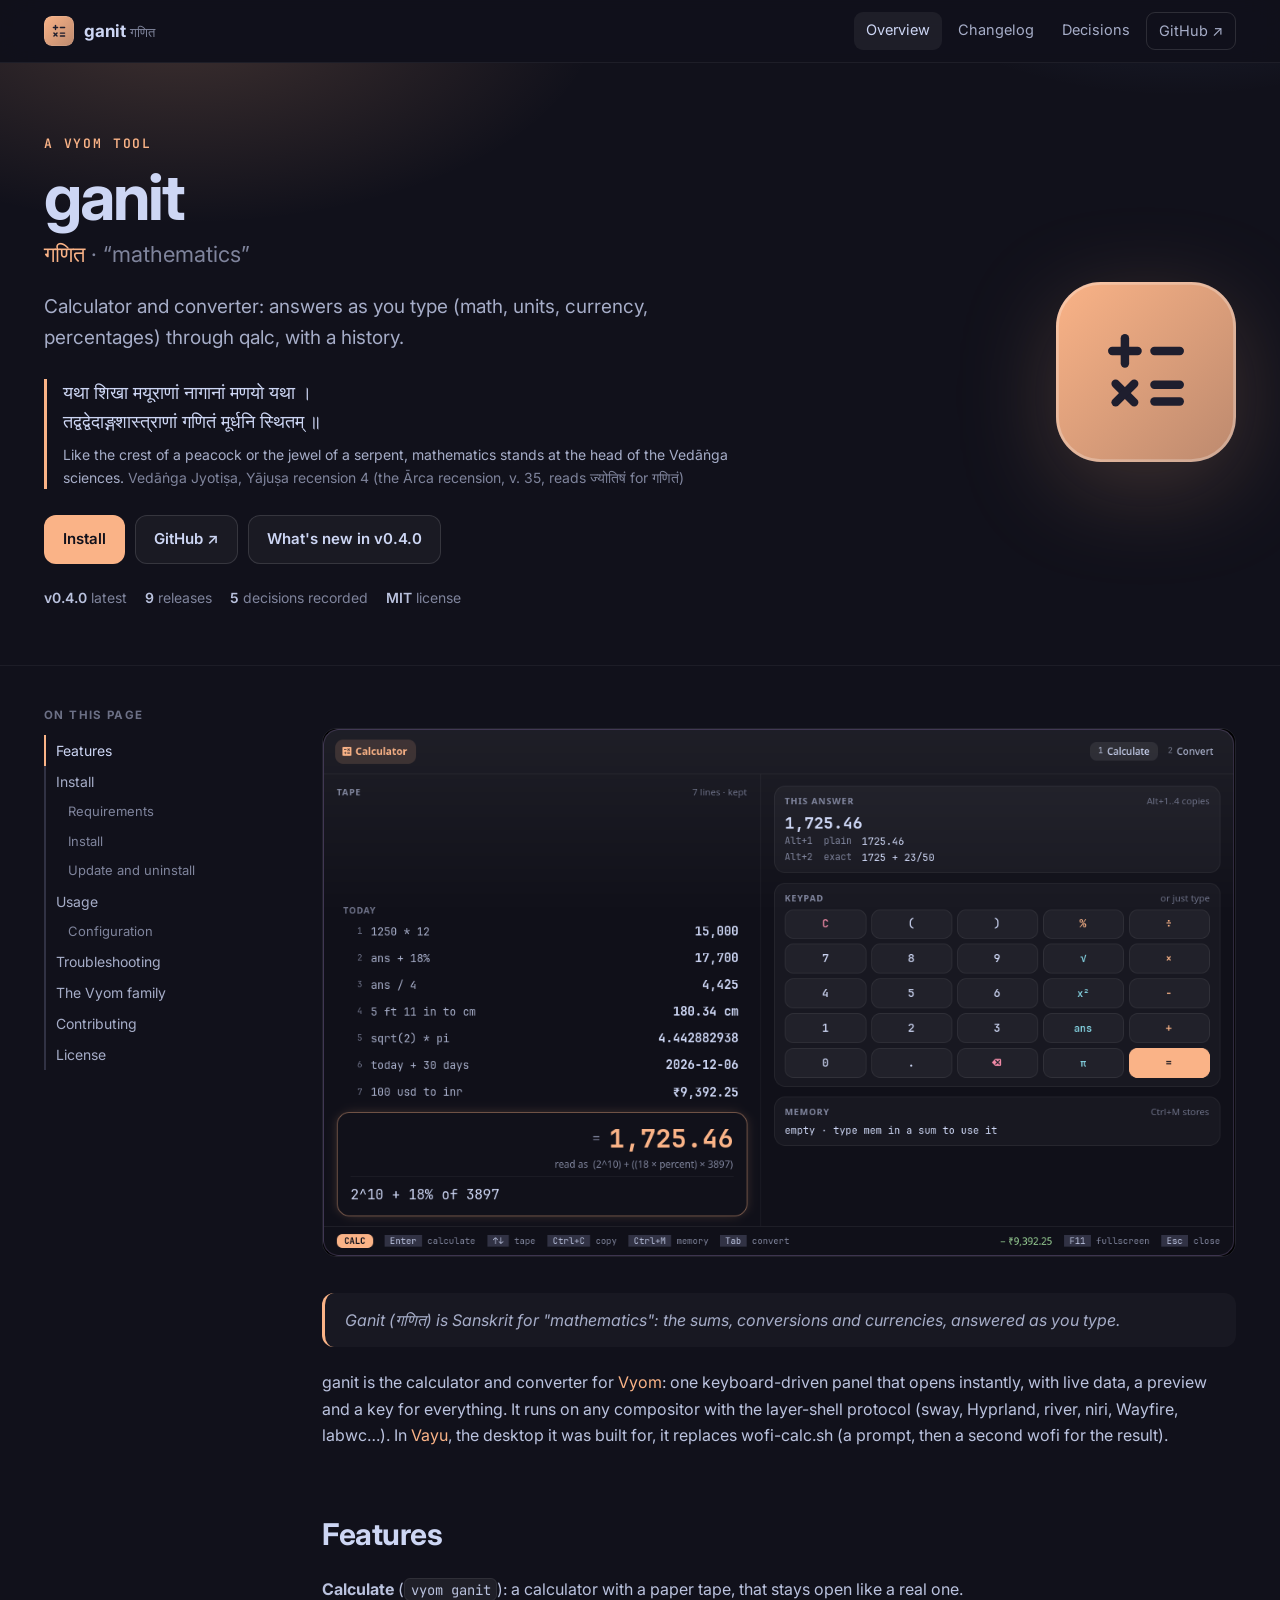
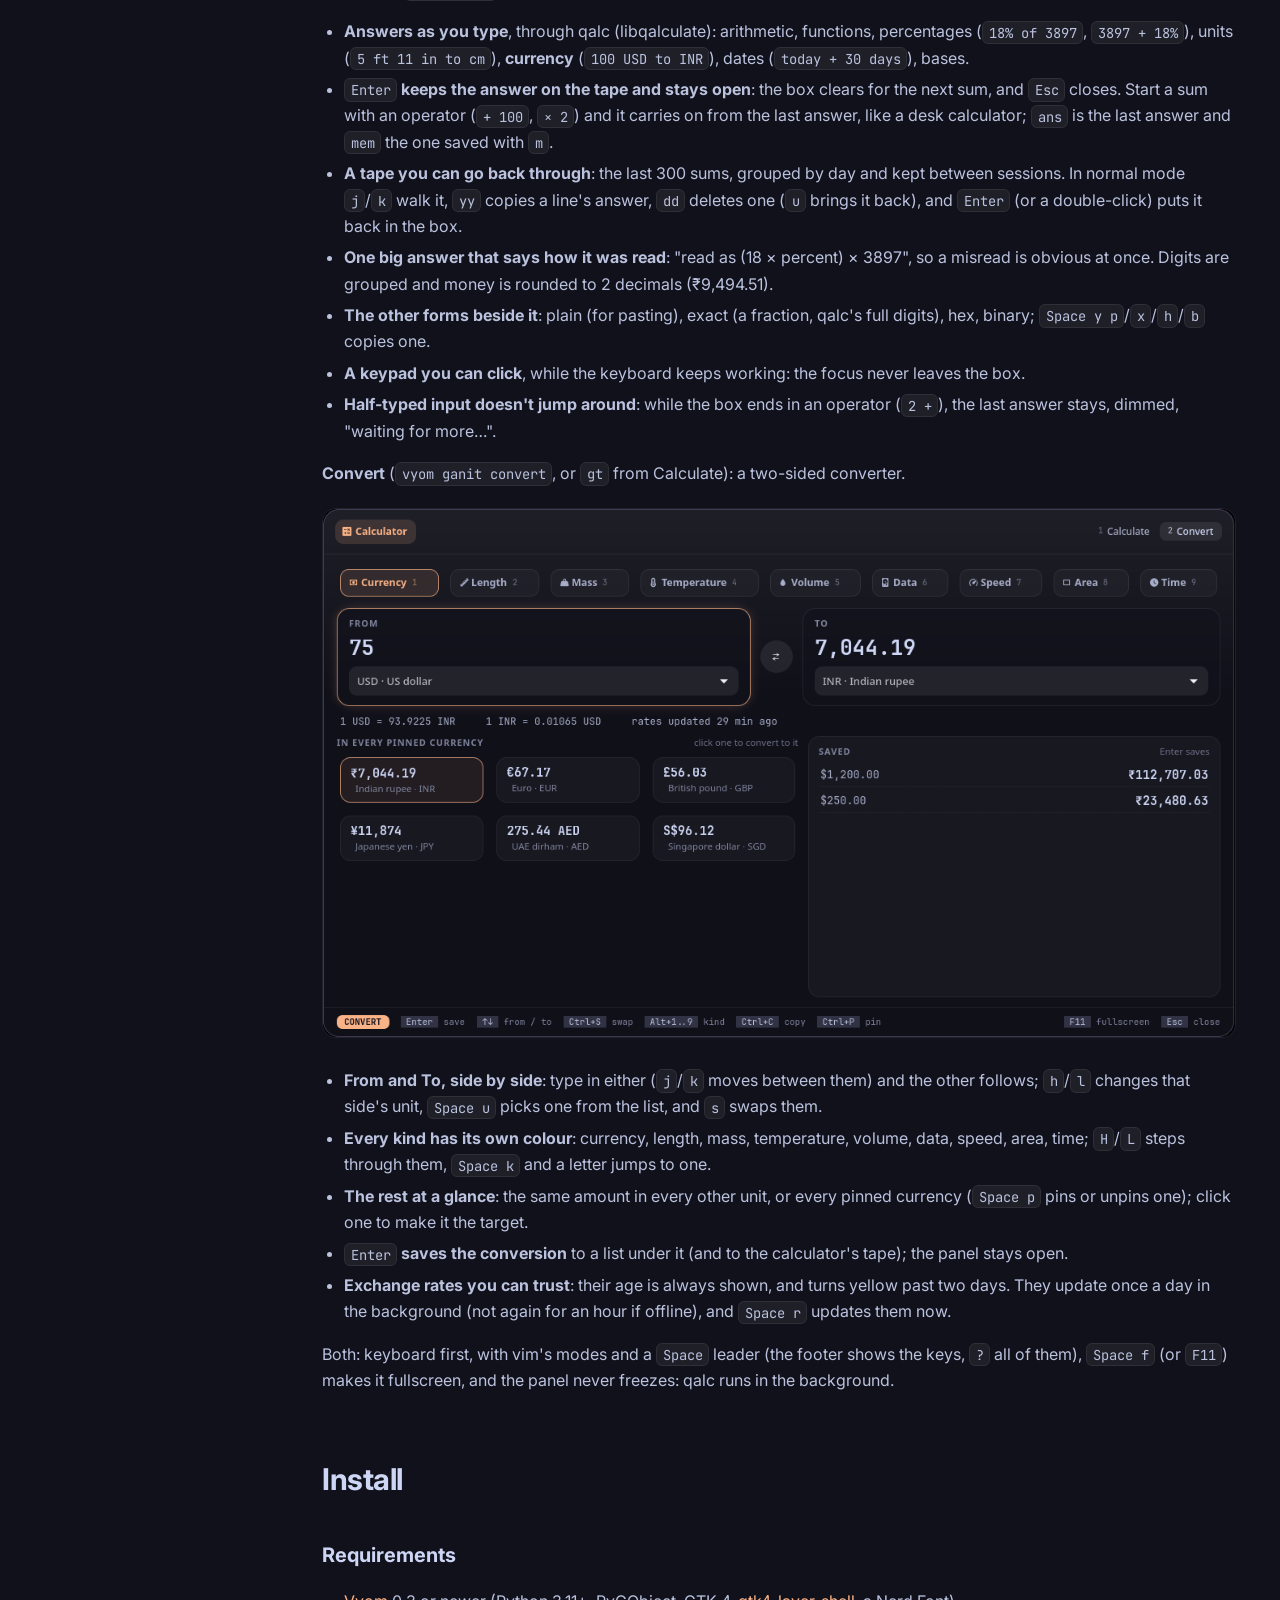
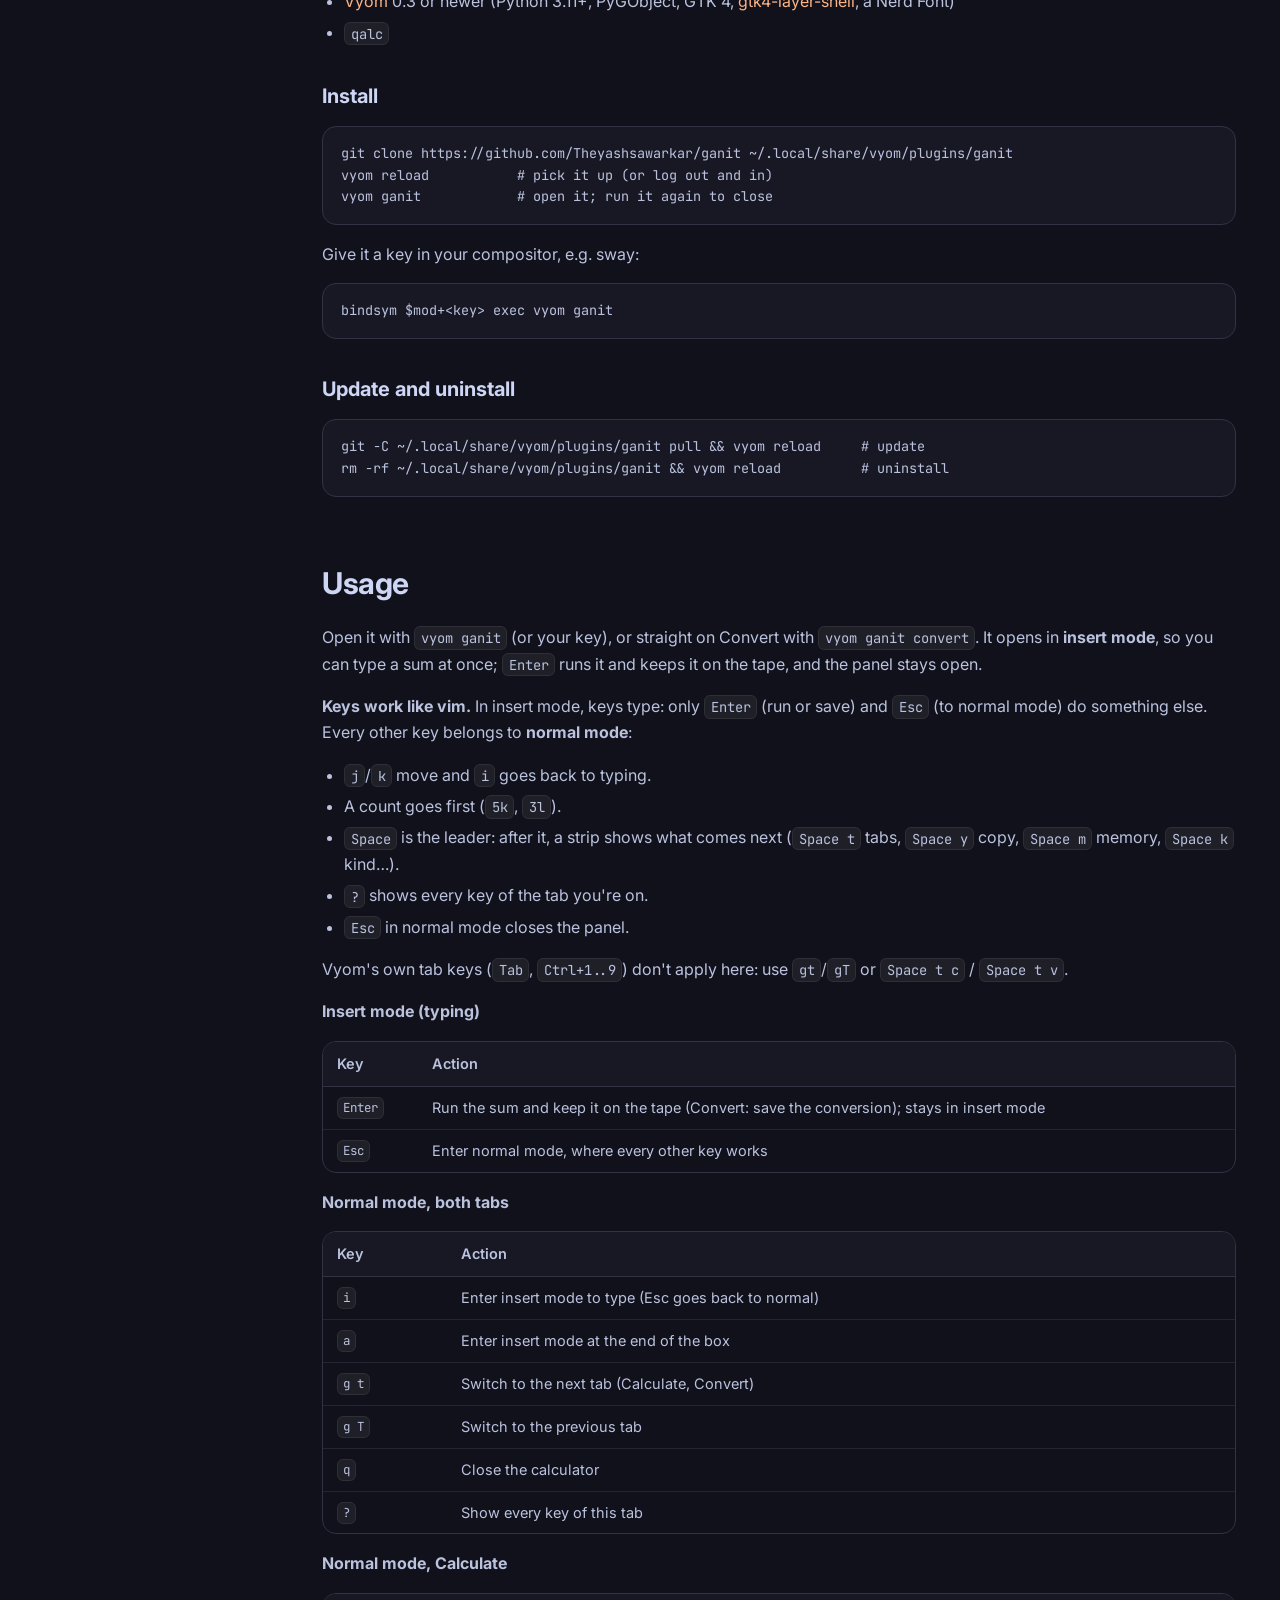
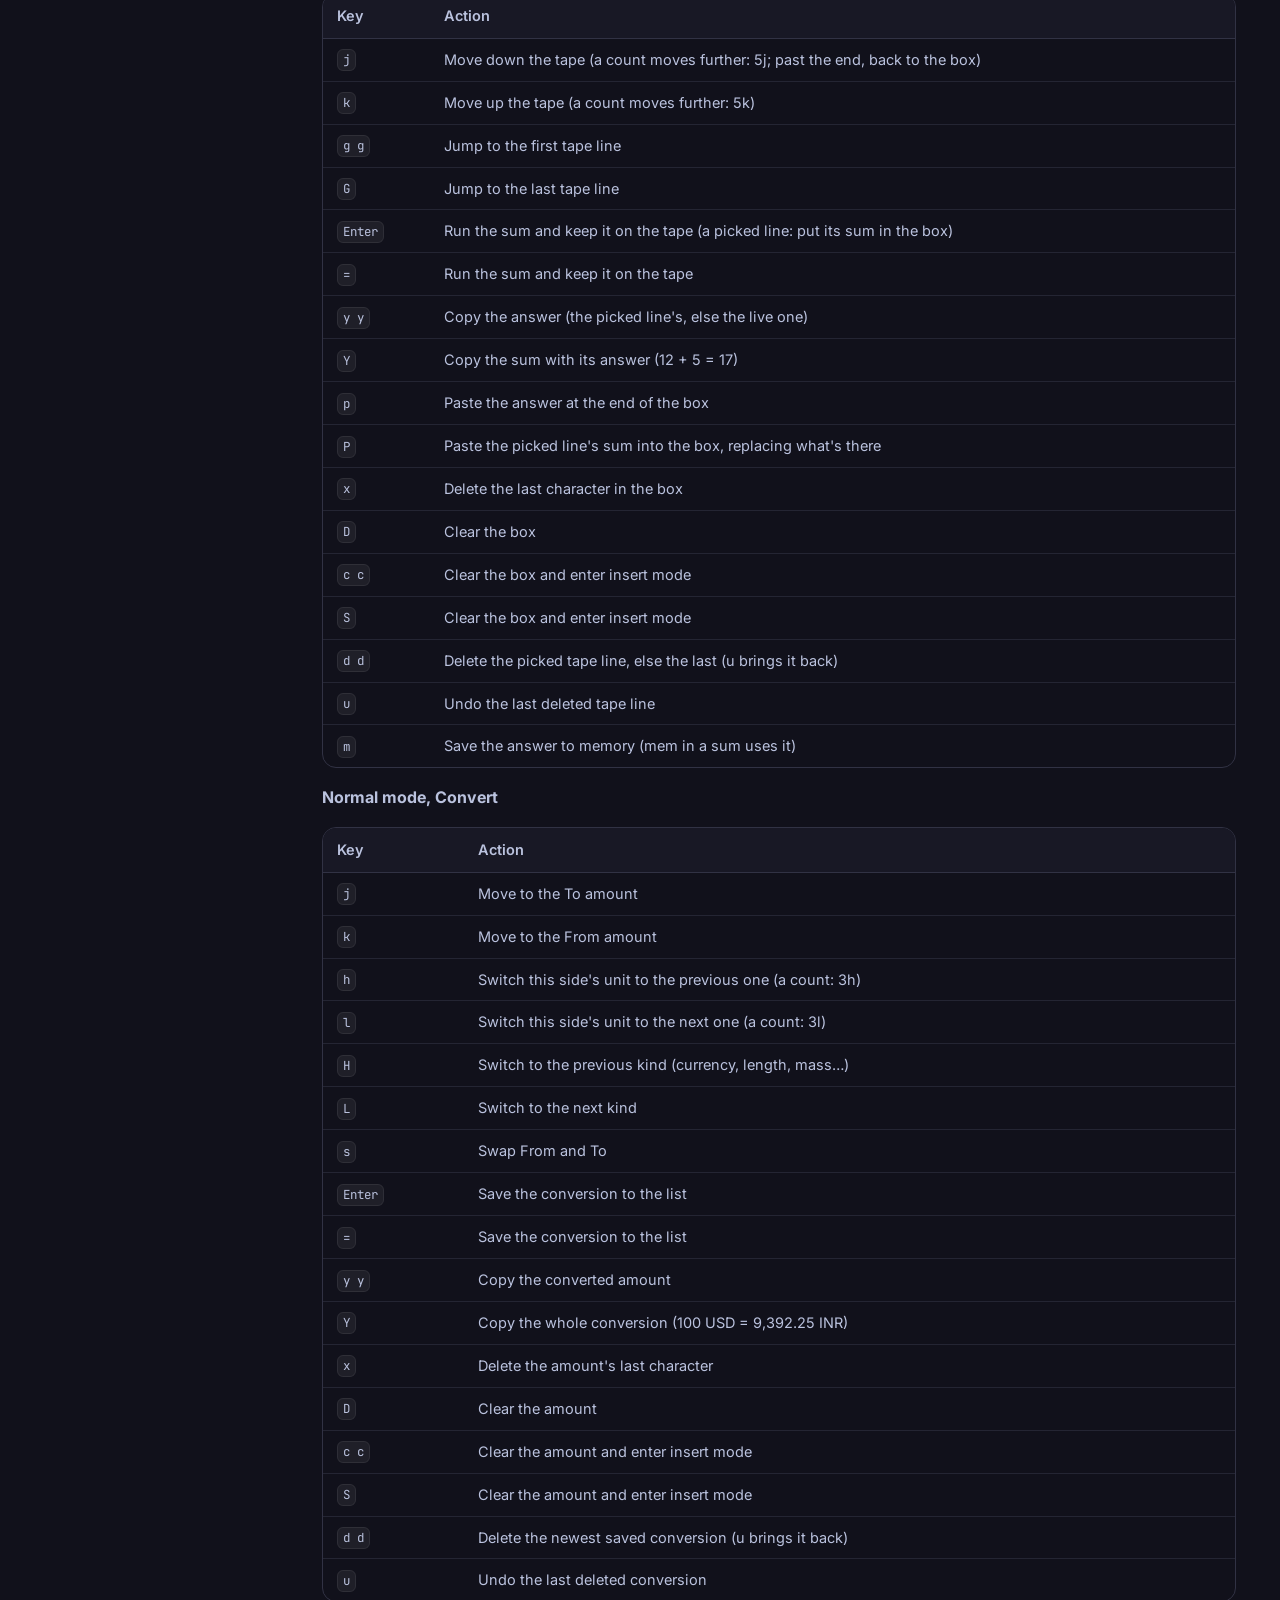
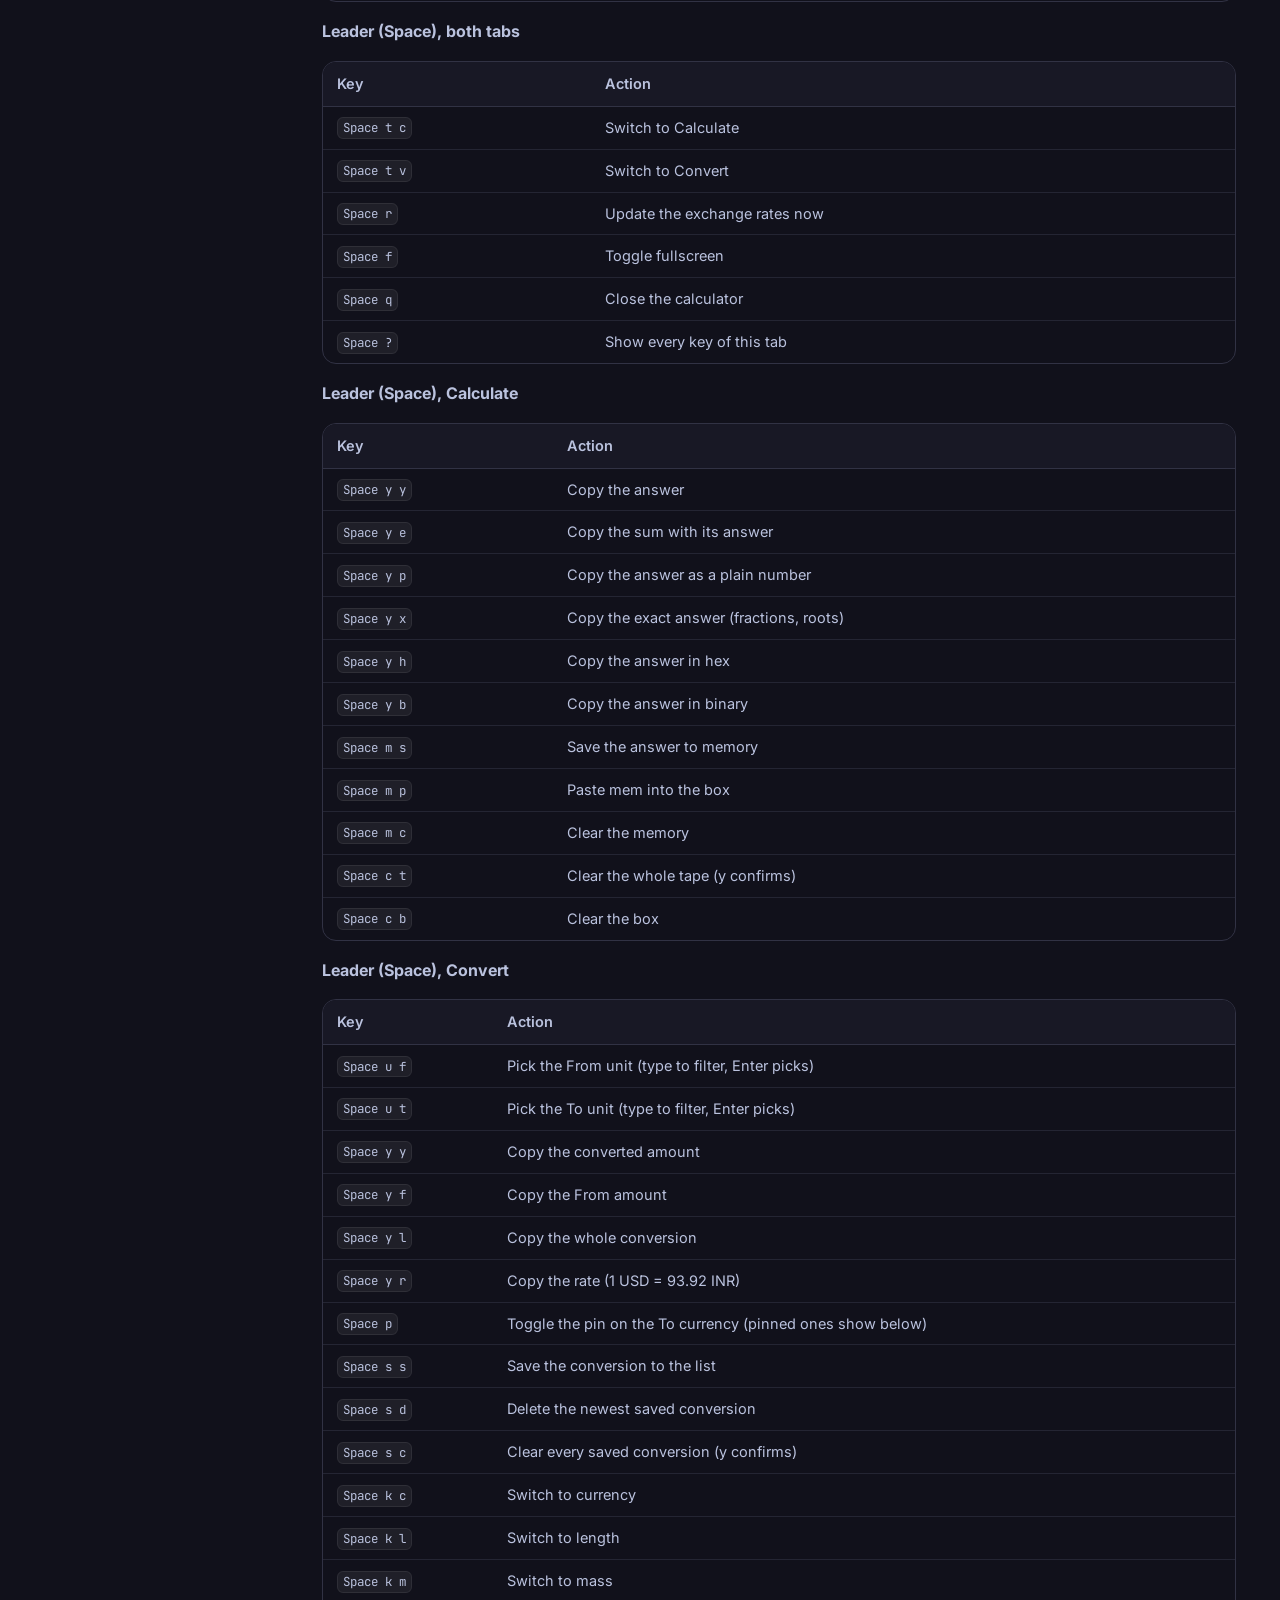
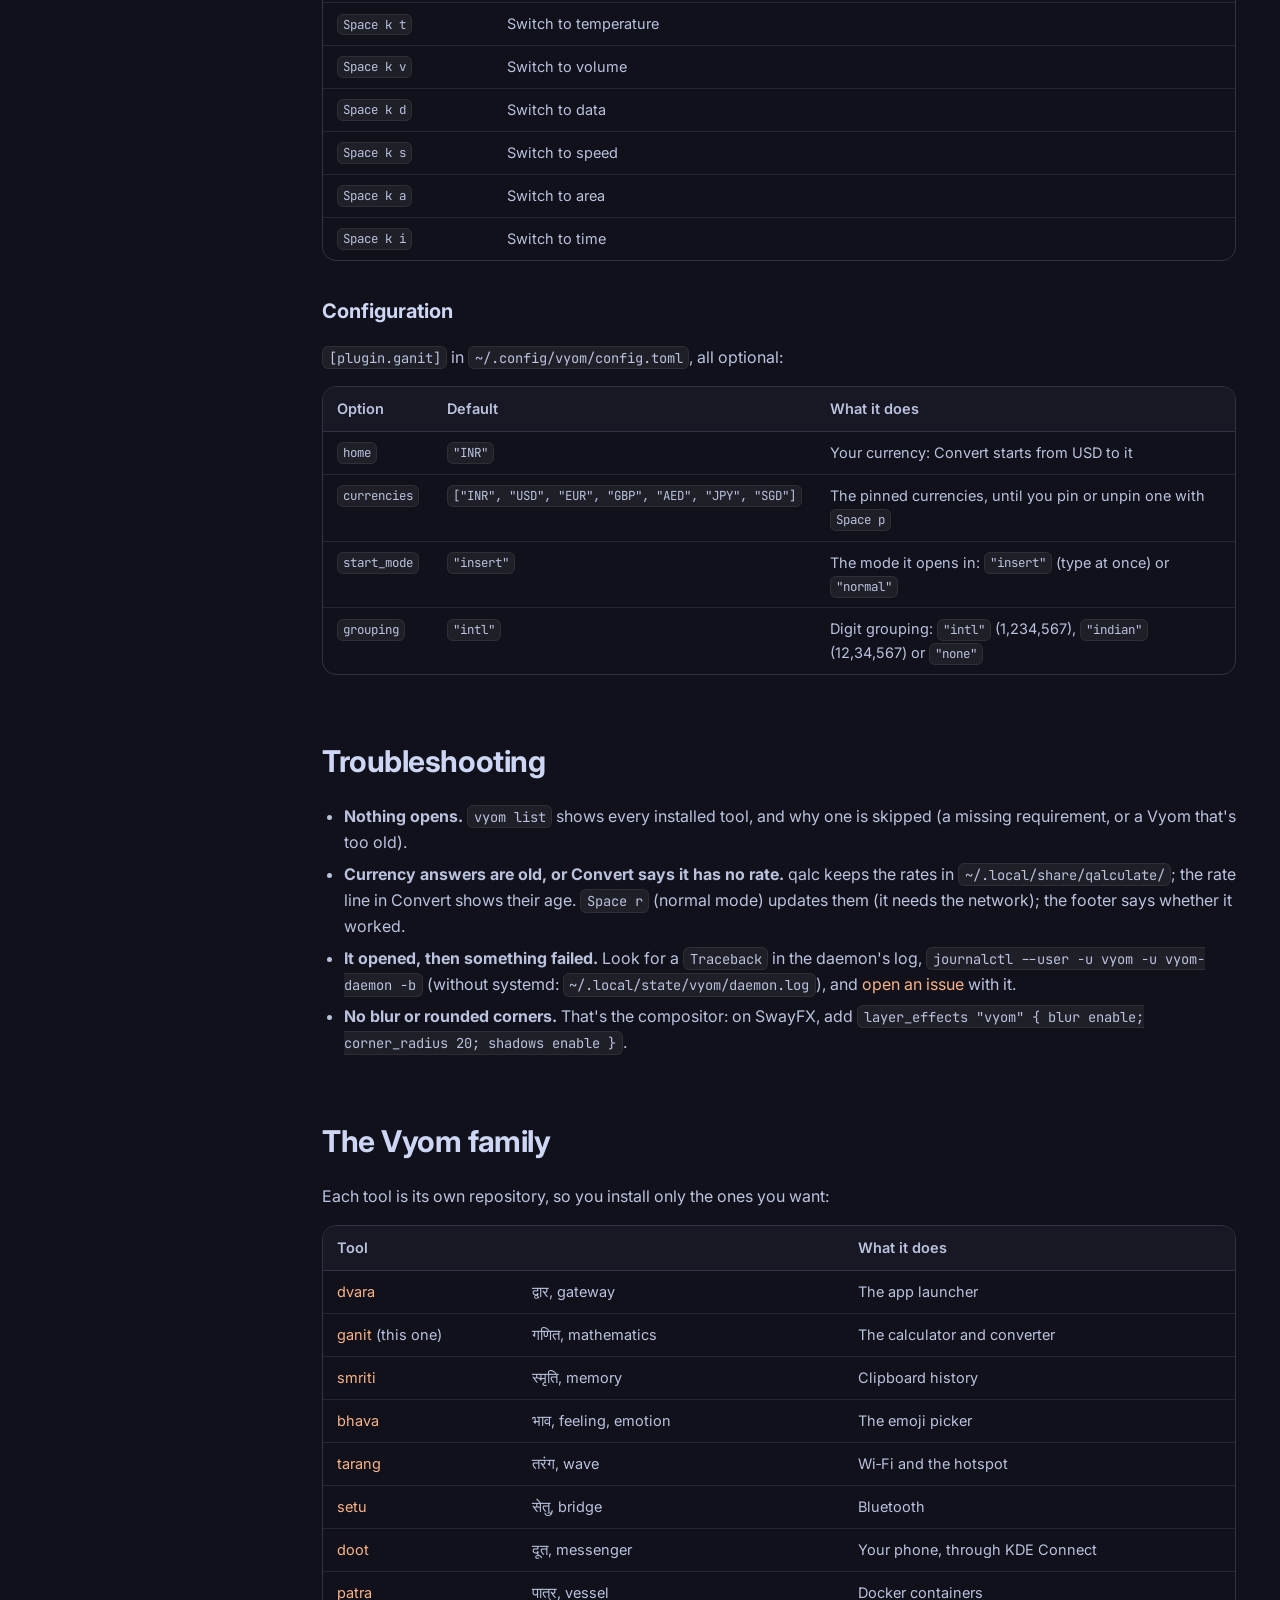
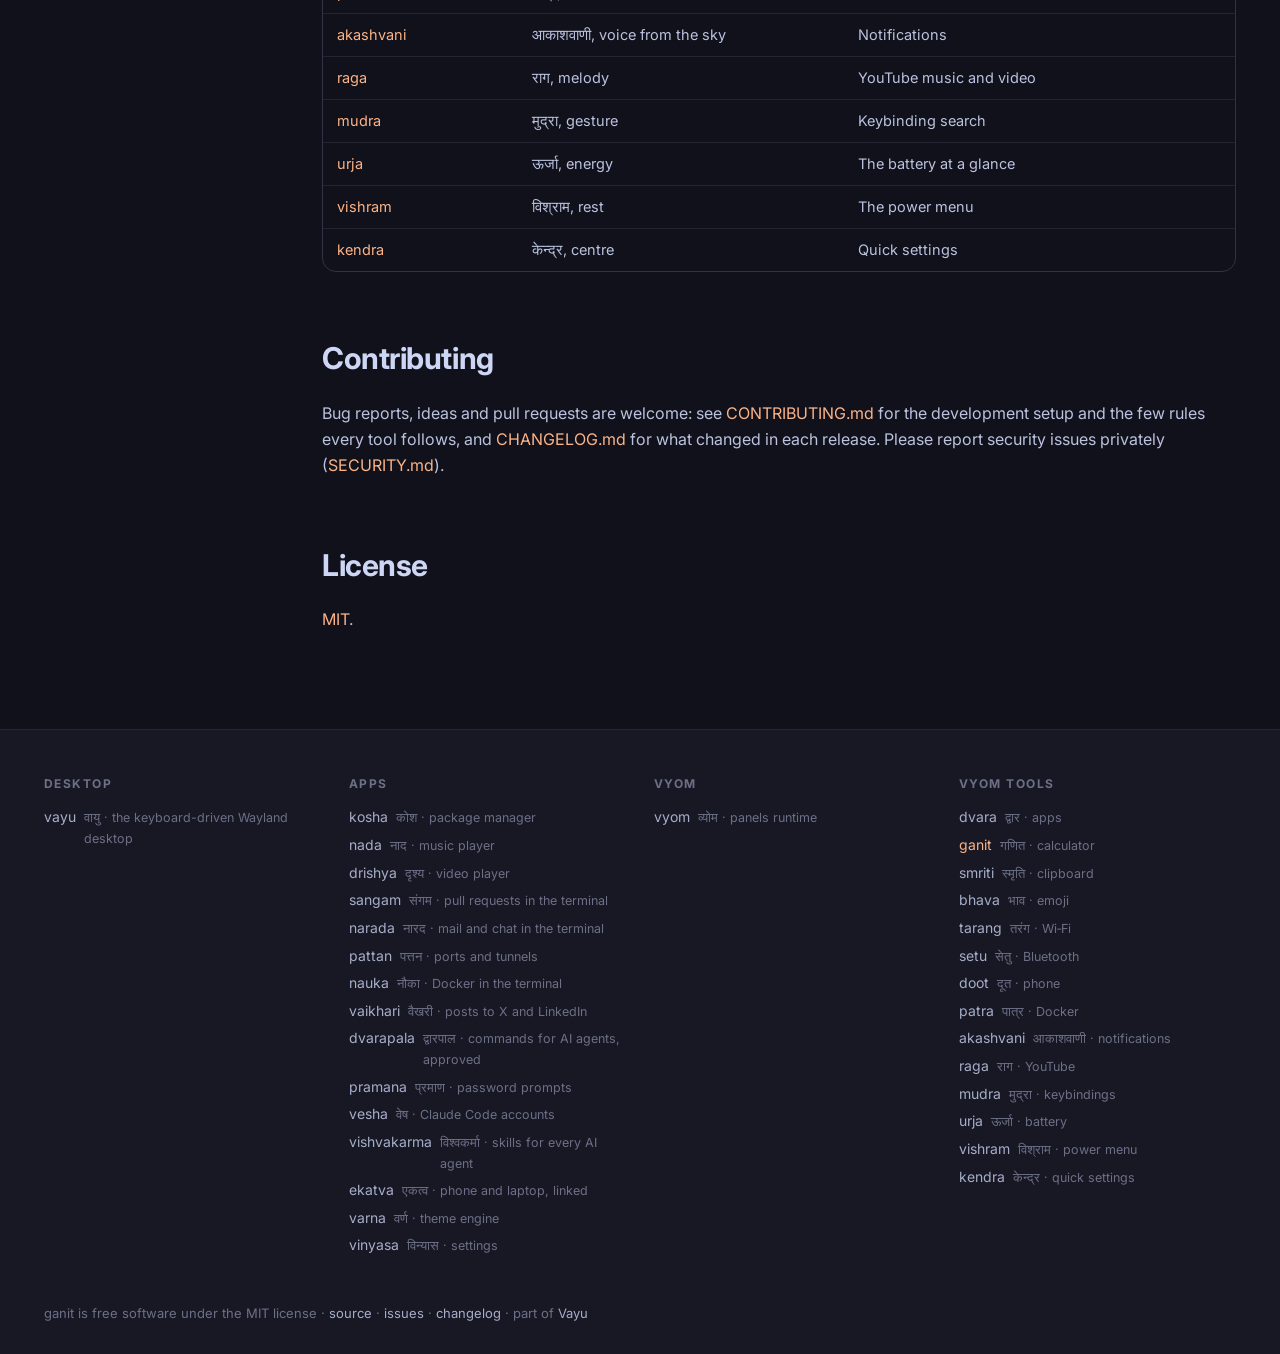
==== docs/index.html @ 9644c828 "v0.4.0: vim modes, a Space leader with layers, every key in normal mode INSERT types (Enter runs or " ====
<!doctype html>
<html lang="en">
<head>
<meta charset="utf-8">
<meta name="viewport" content="width=device-width, initial-scale=1">
<title>ganit · Calculator and converter: answers as you type (math, units, currency, percentages) through qalc, with a history.</title>
<meta name="description" content="Calculator and converter: answers as you type (math, units, currency, percentages) through qalc, with a history.">
<meta property="og:title" content="ganit · Calculator and converter: answers as you type (math, units, currency, percentages) through qalc, with a history.">
<meta property="og:description" content="Calculator and converter: answers as you type (math, units, currency, percentages) through qalc, with a history.">
<meta name="theme-color" content="#11111b">
<link rel="icon" href="assets/logo.svg" type="image/svg+xml">
<link rel="preconnect" href="https://fonts.googleapis.com">
<link href="https://fonts.googleapis.com/css2?family=Inter:wght@400;500;600;700;800&family=JetBrains+Mono:wght@400;600&display=swap" rel="stylesheet">
<link rel="stylesheet" href="assets/site.css">
<style>:root{--accent:#fab387;--glow:#fab38733}</style>
</head>
<body>
<header class="top"><div class="in">
<a class="brand" href="index.html"><img src="assets/logo.svg" alt=""><span>ganit <small>गणित</small></span></a>
<nav><a href="index.html" class="on">Overview</a><a href="changelog.html" class="">Changelog</a><a href="adr/index.html" class=" hide">Decisions</a><a class="gh" href="https://github.com/Theyashsawarkar/ganit">GitHub ↗</a></nav></div></header>
<section class="hero"><div class="in"><div>
<div class="eyebrow">a Vyom tool</div>
<h1>ganit</h1>
<div class="sa">गणित <span>· “mathematics”</span></div>
<p class="lead">Calculator and converter: answers as you type (math, units, currency, percentages) through qalc, with a history.</p>
<figure class="shloka"><p lang="sa">यथा शिखा मयूराणां नागानां मणयो यथा ।<br>तद्वद्वेदाङ्गशास्त्राणां गणितं मूर्धनि स्थितम् ॥</p><figcaption>Like the crest of a peacock or the jewel of a serpent, mathematics stands at the head of the Vedāṅga sciences. <cite>Vedāṅga Jyotiṣa, Yājuṣa recension 4 (the Ārca recension, v. 35, reads ज्योतिषं for गणितं)</cite></figcaption></figure>
<div class="cta"><a class="btn primary" href="#install">Install</a><a class="btn" href="https://github.com/Theyashsawarkar/ganit">GitHub ↗</a>
<a class="btn" href="changelog.html">What's new in v0.4.0</a></div>
<div class="meta"><span><b>v0.4.0</b> latest</span><span><b>9</b> releases</span><span><b>5</b> decisions recorded</span><span><b>MIT</b> license</span></div>
</div><img class="logo" src="assets/logo.svg" alt="ganit logo"></div></section>
<div class="wrap"><aside class="toc"><b>On this page</b><a class="l2" href="#features">Features</a><a class="l2" href="#install">Install</a><a class="l3" href="#requirements">Requirements</a><a class="l3" href="#install">Install</a><a class="l3" href="#update-and-uninstall">Update and uninstall</a><a class="l2" href="#usage">Usage</a><a class="l3" href="#configuration">Configuration</a><a class="l2" href="#troubleshooting">Troubleshooting</a><a class="l2" href="#the-vyom-family">The Vyom family</a><a class="l2" href="#contributing">Contributing</a><a class="l2" href="#license">License</a></aside><article>
<p align="center">
  <img alt="ganit: calculator panel" src="assets/screenshots/ganit.png" width="100%">
</p>
<blockquote><p><em>Ganit</em> (गणित) is Sanskrit for "mathematics": the sums, conversions and currencies, answered as you type.</p></blockquote>
<p>ganit is the calculator and converter for <a href="https://github.com/Theyashsawarkar/vyom">Vyom</a>: one keyboard-driven panel that opens instantly, with live data, a preview and a key for everything. It runs on any compositor with the layer-shell protocol (sway, Hyprland, river, niri, Wayfire, labwc…). In <a href="https://github.com/Theyashsawarkar/vayu">Vayu</a>, the desktop it was built for, it replaces wofi-calc.sh (a prompt, then a second wofi for the result).</p>
<h2 id="features"><a class="anchor" href="#features">#</a>Features</h2>
<p><strong>Calculate</strong> (<code>vyom ganit</code>): a calculator with a paper tape, that stays open like a real one.</p>
<ul><li><strong>Answers as you type</strong>, through qalc (libqalculate): arithmetic, functions, percentages (<code>18% of 3897</code>, <code>3897 + 18%</code>), units (<code>5 ft 11 in to cm</code>), <strong>currency</strong> (<code>100 USD to INR</code>), dates (<code>today + 30 days</code>), bases.</li><li><strong><code>Enter</code> keeps the answer on the tape and stays open</strong>: the box clears for the next sum, and <code>Esc</code> closes. Start a sum with an operator (<code>+ 100</code>, <code>× 2</code>) and it carries on from the last answer, like a desk calculator; <code>ans</code> is the last answer and <code>mem</code> the one saved with <code>m</code>.</li><li><strong>A tape you can go back through</strong>: the last 300 sums, grouped by day and kept between sessions. In normal mode <code>j</code>/<code>k</code> walk it, <code>yy</code> copies a line's answer, <code>dd</code> deletes one (<code>u</code> brings it back), and <code>Enter</code> (or a double-click) puts it back in the box.</li><li><strong>One big answer that says how it was read</strong>: "read as (18 × percent) × 3897", so a misread is obvious at once. Digits are grouped and money is rounded to 2 decimals (₹9,494.51).</li><li><strong>The other forms beside it</strong>: plain (for pasting), exact (a fraction, qalc's full digits), hex, binary; <code>Space y p</code>/<code>x</code>/<code>h</code>/<code>b</code> copies one.</li><li><strong>A keypad you can click</strong>, while the keyboard keeps working: the focus never leaves the box.</li><li><strong>Half-typed input doesn't jump around</strong>: while the box ends in an operator (<code>2 +</code>), the last answer stays, dimmed, "waiting for more…".</li></ul>
<p><strong>Convert</strong> (<code>vyom ganit convert</code>, or <code>gt</code> from Calculate): a two-sided converter.</p>
<p align="center"><img alt="ganit: the Convert tab" src="assets/screenshots/ganit-convert.png" width="100%"></p>
<ul><li><strong>From and To, side by side</strong>: type in either (<code>j</code>/<code>k</code> moves between them) and the other follows; <code>h</code>/<code>l</code> changes that side's unit, <code>Space u</code> picks one from the list, and <code>s</code> swaps them.</li><li><strong>Every kind has its own colour</strong>: currency, length, mass, temperature, volume, data, speed, area, time; <code>H</code>/<code>L</code> steps through them, <code>Space k</code> and a letter jumps to one.</li><li><strong>The rest at a glance</strong>: the same amount in every other unit, or every pinned currency (<code>Space p</code> pins or unpins one); click one to make it the target.</li><li><strong><code>Enter</code> saves the conversion</strong> to a list under it (and to the calculator's tape); the panel stays open.</li><li><strong>Exchange rates you can trust</strong>: their age is always shown, and turns yellow past two days. They update once a day in the background (not again for an hour if offline), and <code>Space r</code> updates them now.</li></ul>
<p>Both: keyboard first, with vim's modes and a <code>Space</code> leader (the footer shows the keys, <code>?</code> all of them), <code>Space f</code> (or <code>F11</code>) makes it fullscreen, and the panel never freezes: qalc runs in the background.</p>
<h2 id="install"><a class="anchor" href="#install">#</a>Install</h2>
<h3 id="requirements"><a class="anchor" href="#requirements">#</a>Requirements</h3>
<ul><li><a href="https://github.com/Theyashsawarkar/vyom">Vyom</a> 0.3 or newer (Python 3.11+, PyGObject, GTK 4, <a href="https://github.com/wmww/gtk4-layer-shell">gtk4-layer-shell</a>, a Nerd Font)</li><li><code>qalc</code></li></ul>
<h3 id="install"><a class="anchor" href="#install">#</a>Install</h3>
<pre class="code" data-lang="sh"><code>git clone https://github.com/Theyashsawarkar/ganit ~/.local/share/vyom/plugins/ganit
vyom reload           # pick it up (or log out and in)
vyom ganit            # open it; run it again to close</code></pre>
<p>Give it a key in your compositor, e.g. sway:</p>
<pre class="code" data-lang="sh"><code>bindsym $mod+&lt;key&gt; exec vyom ganit</code></pre>
<h3 id="update-and-uninstall"><a class="anchor" href="#update-and-uninstall">#</a>Update and uninstall</h3>
<pre class="code" data-lang="sh"><code>git -C ~/.local/share/vyom/plugins/ganit pull &amp;&amp; vyom reload     # update
rm -rf ~/.local/share/vyom/plugins/ganit &amp;&amp; vyom reload          # uninstall</code></pre>
<h2 id="usage"><a class="anchor" href="#usage">#</a>Usage</h2>
<p>Open it with <code>vyom ganit</code> (or your key), or straight on Convert with <code>vyom ganit convert</code>. It opens in <strong>insert mode</strong>, so you can type a sum at once; <code>Enter</code> runs it and keeps it on the tape, and the panel stays open.</p>
<p><strong>Keys work like vim.</strong> In insert mode, keys type: only <code>Enter</code> (run or save) and <code>Esc</code> (to normal mode) do something else. Every other key belongs to <strong>normal mode</strong>:</p>
<ul><li><code>j</code>/<code>k</code> move and <code>i</code> goes back to typing.</li><li>A count goes first (<code>5k</code>, <code>3l</code>).</li><li><code>Space</code> is the leader: after it, a strip shows what comes next (<code>Space t</code> tabs, <code>Space y</code> copy, <code>Space m</code> memory, <code>Space k</code> kind…).</li><li><code>?</code> shows every key of the tab you're on.</li><li><code>Esc</code> in normal mode closes the panel.</li></ul>
<p>Vyom's own tab keys (<code>Tab</code>, <code>Ctrl+1..9</code>) don't apply here: use <code>gt</code>/<code>gT</code> or <code>Space t c</code> / <code>Space t v</code>.</p>
<!-- KEYS (generated by scripts/keybinds.py from ganit/vim.py) -->
<p><strong>Insert mode (typing)</strong></p>
<div class="table"><table><thead><tr><th>Key</th><th>Action</th></tr></thead><tbody><tr><td><code>Enter</code></td><td>Run the sum and keep it on the tape (Convert: save the conversion); stays in insert mode</td></tr><tr><td><code>Esc</code></td><td>Enter normal mode, where every other key works</td></tr></tbody></table></div>
<p><strong>Normal mode, both tabs</strong></p>
<div class="table"><table><thead><tr><th>Key</th><th>Action</th></tr></thead><tbody><tr><td><code>i</code></td><td>Enter insert mode to type (Esc goes back to normal)</td></tr><tr><td><code>a</code></td><td>Enter insert mode at the end of the box</td></tr><tr><td><code>g t</code></td><td>Switch to the next tab (Calculate, Convert)</td></tr><tr><td><code>g T</code></td><td>Switch to the previous tab</td></tr><tr><td><code>q</code></td><td>Close the calculator</td></tr><tr><td><code>?</code></td><td>Show every key of this tab</td></tr></tbody></table></div>
<p><strong>Normal mode, Calculate</strong></p>
<div class="table"><table><thead><tr><th>Key</th><th>Action</th></tr></thead><tbody><tr><td><code>j</code></td><td>Move down the tape (a count moves further: 5j; past the end, back to the box)</td></tr><tr><td><code>k</code></td><td>Move up the tape (a count moves further: 5k)</td></tr><tr><td><code>g g</code></td><td>Jump to the first tape line</td></tr><tr><td><code>G</code></td><td>Jump to the last tape line</td></tr><tr><td><code>Enter</code></td><td>Run the sum and keep it on the tape (a picked line: put its sum in the box)</td></tr><tr><td><code>=</code></td><td>Run the sum and keep it on the tape</td></tr><tr><td><code>y y</code></td><td>Copy the answer (the picked line's, else the live one)</td></tr><tr><td><code>Y</code></td><td>Copy the sum with its answer (12 + 5 = 17)</td></tr><tr><td><code>p</code></td><td>Paste the answer at the end of the box</td></tr><tr><td><code>P</code></td><td>Paste the picked line's sum into the box, replacing what's there</td></tr><tr><td><code>x</code></td><td>Delete the last character in the box</td></tr><tr><td><code>D</code></td><td>Clear the box</td></tr><tr><td><code>c c</code></td><td>Clear the box and enter insert mode</td></tr><tr><td><code>S</code></td><td>Clear the box and enter insert mode</td></tr><tr><td><code>d d</code></td><td>Delete the picked tape line, else the last (u brings it back)</td></tr><tr><td><code>u</code></td><td>Undo the last deleted tape line</td></tr><tr><td><code>m</code></td><td>Save the answer to memory (mem in a sum uses it)</td></tr></tbody></table></div>
<p><strong>Normal mode, Convert</strong></p>
<div class="table"><table><thead><tr><th>Key</th><th>Action</th></tr></thead><tbody><tr><td><code>j</code></td><td>Move to the To amount</td></tr><tr><td><code>k</code></td><td>Move to the From amount</td></tr><tr><td><code>h</code></td><td>Switch this side's unit to the previous one (a count: 3h)</td></tr><tr><td><code>l</code></td><td>Switch this side's unit to the next one (a count: 3l)</td></tr><tr><td><code>H</code></td><td>Switch to the previous kind (currency, length, mass…)</td></tr><tr><td><code>L</code></td><td>Switch to the next kind</td></tr><tr><td><code>s</code></td><td>Swap From and To</td></tr><tr><td><code>Enter</code></td><td>Save the conversion to the list</td></tr><tr><td><code>=</code></td><td>Save the conversion to the list</td></tr><tr><td><code>y y</code></td><td>Copy the converted amount</td></tr><tr><td><code>Y</code></td><td>Copy the whole conversion (100 USD = 9,392.25 INR)</td></tr><tr><td><code>x</code></td><td>Delete the amount's last character</td></tr><tr><td><code>D</code></td><td>Clear the amount</td></tr><tr><td><code>c c</code></td><td>Clear the amount and enter insert mode</td></tr><tr><td><code>S</code></td><td>Clear the amount and enter insert mode</td></tr><tr><td><code>d d</code></td><td>Delete the newest saved conversion (u brings it back)</td></tr><tr><td><code>u</code></td><td>Undo the last deleted conversion</td></tr></tbody></table></div>
<p><strong>Leader (Space), both tabs</strong></p>
<div class="table"><table><thead><tr><th>Key</th><th>Action</th></tr></thead><tbody><tr><td><code>Space t c</code></td><td>Switch to Calculate</td></tr><tr><td><code>Space t v</code></td><td>Switch to Convert</td></tr><tr><td><code>Space r</code></td><td>Update the exchange rates now</td></tr><tr><td><code>Space f</code></td><td>Toggle fullscreen</td></tr><tr><td><code>Space q</code></td><td>Close the calculator</td></tr><tr><td><code>Space ?</code></td><td>Show every key of this tab</td></tr></tbody></table></div>
<p><strong>Leader (Space), Calculate</strong></p>
<div class="table"><table><thead><tr><th>Key</th><th>Action</th></tr></thead><tbody><tr><td><code>Space y y</code></td><td>Copy the answer</td></tr><tr><td><code>Space y e</code></td><td>Copy the sum with its answer</td></tr><tr><td><code>Space y p</code></td><td>Copy the answer as a plain number</td></tr><tr><td><code>Space y x</code></td><td>Copy the exact answer (fractions, roots)</td></tr><tr><td><code>Space y h</code></td><td>Copy the answer in hex</td></tr><tr><td><code>Space y b</code></td><td>Copy the answer in binary</td></tr><tr><td><code>Space m s</code></td><td>Save the answer to memory</td></tr><tr><td><code>Space m p</code></td><td>Paste mem into the box</td></tr><tr><td><code>Space m c</code></td><td>Clear the memory</td></tr><tr><td><code>Space c t</code></td><td>Clear the whole tape (y confirms)</td></tr><tr><td><code>Space c b</code></td><td>Clear the box</td></tr></tbody></table></div>
<p><strong>Leader (Space), Convert</strong></p>
<div class="table"><table><thead><tr><th>Key</th><th>Action</th></tr></thead><tbody><tr><td><code>Space u f</code></td><td>Pick the From unit (type to filter, Enter picks)</td></tr><tr><td><code>Space u t</code></td><td>Pick the To unit (type to filter, Enter picks)</td></tr><tr><td><code>Space y y</code></td><td>Copy the converted amount</td></tr><tr><td><code>Space y f</code></td><td>Copy the From amount</td></tr><tr><td><code>Space y l</code></td><td>Copy the whole conversion</td></tr><tr><td><code>Space y r</code></td><td>Copy the rate (1 USD = 93.92 INR)</td></tr><tr><td><code>Space p</code></td><td>Toggle the pin on the To currency (pinned ones show below)</td></tr><tr><td><code>Space s s</code></td><td>Save the conversion to the list</td></tr><tr><td><code>Space s d</code></td><td>Delete the newest saved conversion</td></tr><tr><td><code>Space s c</code></td><td>Clear every saved conversion (y confirms)</td></tr><tr><td><code>Space k c</code></td><td>Switch to currency</td></tr><tr><td><code>Space k l</code></td><td>Switch to length</td></tr><tr><td><code>Space k m</code></td><td>Switch to mass</td></tr><tr><td><code>Space k t</code></td><td>Switch to temperature</td></tr><tr><td><code>Space k v</code></td><td>Switch to volume</td></tr><tr><td><code>Space k d</code></td><td>Switch to data</td></tr><tr><td><code>Space k s</code></td><td>Switch to speed</td></tr><tr><td><code>Space k a</code></td><td>Switch to area</td></tr><tr><td><code>Space k i</code></td><td>Switch to time</td></tr></tbody></table></div>
<!-- END KEYS -->
<h3 id="configuration"><a class="anchor" href="#configuration">#</a>Configuration</h3>
<p><code>[plugin.ganit]</code> in <code>~/.config/vyom/config.toml</code>, all optional:</p>
<div class="table"><table><thead><tr><th>Option</th><th>Default</th><th>What it does</th></tr></thead><tbody><tr><td><code>home</code></td><td><code>&quot;INR&quot;</code></td><td>Your currency: Convert starts from USD to it</td></tr><tr><td><code>currencies</code></td><td><code>[&quot;INR&quot;, &quot;USD&quot;, &quot;EUR&quot;, &quot;GBP&quot;, &quot;AED&quot;, &quot;JPY&quot;, &quot;SGD&quot;]</code></td><td>The pinned currencies, until you pin or unpin one with <code>Space p</code></td></tr><tr><td><code>start_mode</code></td><td><code>&quot;insert&quot;</code></td><td>The mode it opens in: <code>&quot;insert&quot;</code> (type at once) or <code>&quot;normal&quot;</code></td></tr><tr><td><code>grouping</code></td><td><code>&quot;intl&quot;</code></td><td>Digit grouping: <code>&quot;intl&quot;</code> (1,234,567), <code>&quot;indian&quot;</code> (12,34,567) or <code>&quot;none&quot;</code></td></tr></tbody></table></div>
<h2 id="troubleshooting"><a class="anchor" href="#troubleshooting">#</a>Troubleshooting</h2>
<ul><li><strong>Nothing opens.</strong> <code>vyom list</code> shows every installed tool, and why one is skipped (a missing requirement, or a Vyom that's too old).</li><li><strong>Currency answers are old, or Convert says it has no rate.</strong> qalc keeps the rates in <code>~/.local/share/qalculate/</code>; the rate line in Convert shows their age. <code>Space r</code> (normal mode) updates them (it needs the network); the footer says whether it worked.</li><li><strong>It opened, then something failed.</strong> Look for a <code>Traceback</code> in the daemon's log, <code>journalctl --user -u vyom -u vyom-daemon -b</code> (without systemd: <code>~/.local/state/vyom/daemon.log</code>), and <a href="https://github.com/Theyashsawarkar/ganit/issues/new/choose">open an issue</a> with it.</li><li><strong>No blur or rounded corners.</strong> That's the compositor: on SwayFX, add <code>layer_effects &quot;vyom&quot; { blur enable; corner_radius 20; shadows enable }</code>.</li></ul>
<h2 id="the-vyom-family"><a class="anchor" href="#the-vyom-family">#</a>The Vyom family</h2>
<p>Each tool is its own repository, so you install only the ones you want:</p>
<div class="table"><table><thead><tr><th>Tool</th><th></th><th>What it does</th></tr></thead><tbody><tr><td><a href="https://github.com/Theyashsawarkar/dvara">dvara</a></td><td>द्वार, gateway</td><td>The app launcher</td></tr><tr><td><a href="https://github.com/Theyashsawarkar/ganit">ganit</a> (this one)</td><td>गणित, mathematics</td><td>The calculator and converter</td></tr><tr><td><a href="https://github.com/Theyashsawarkar/smriti">smriti</a></td><td>स्मृति, memory</td><td>Clipboard history</td></tr><tr><td><a href="https://github.com/Theyashsawarkar/bhava">bhava</a></td><td>भाव, feeling, emotion</td><td>The emoji picker</td></tr><tr><td><a href="https://github.com/Theyashsawarkar/tarang">tarang</a></td><td>तरंग, wave</td><td>Wi‑Fi and the hotspot</td></tr><tr><td><a href="https://github.com/Theyashsawarkar/setu">setu</a></td><td>सेतु, bridge</td><td>Bluetooth</td></tr><tr><td><a href="https://github.com/Theyashsawarkar/doot">doot</a></td><td>दूत, messenger</td><td>Your phone, through KDE Connect</td></tr><tr><td><a href="https://github.com/Theyashsawarkar/patra">patra</a></td><td>पात्र, vessel</td><td>Docker containers</td></tr><tr><td><a href="https://github.com/Theyashsawarkar/akashvani">akashvani</a></td><td>आकाशवाणी, voice from the sky</td><td>Notifications</td></tr><tr><td><a href="https://github.com/Theyashsawarkar/raga">raga</a></td><td>राग, melody</td><td>YouTube music and video</td></tr><tr><td><a href="https://github.com/Theyashsawarkar/mudra">mudra</a></td><td>मुद्रा, gesture</td><td>Keybinding search</td></tr><tr><td><a href="https://github.com/Theyashsawarkar/urja">urja</a></td><td>ऊर्जा, energy</td><td>The battery at a glance</td></tr><tr><td><a href="https://github.com/Theyashsawarkar/vishram">vishram</a></td><td>विश्राम, rest</td><td>The power menu</td></tr><tr><td><a href="https://github.com/Theyashsawarkar/kendra">kendra</a></td><td>केन्द्र, centre</td><td>Quick settings</td></tr></tbody></table></div>
<h2 id="contributing"><a class="anchor" href="#contributing">#</a>Contributing</h2>
<p>Bug reports, ideas and pull requests are welcome: see <a href="https://github.com/Theyashsawarkar/ganit/blob/main/CONTRIBUTING.md">CONTRIBUTING.md</a> for the development setup and the few rules every tool follows, and <a href="changelog.html">CHANGELOG.md</a> for what changed in each release. Please report security issues privately (<a href="https://github.com/Theyashsawarkar/ganit/blob/main/SECURITY.md">SECURITY.md</a>).</p>
<h2 id="license"><a class="anchor" href="#license">#</a>License</h2>
<p><a href="https://github.com/Theyashsawarkar/ganit/blob/main/LICENSE">MIT</a>.</p>
</article></div>
<footer><div class="in"><div><h4>Desktop</h4><a href="https://theyashsawarkar.github.io/vayu/" class="">vayu <span>वायु · the keyboard-driven Wayland desktop</span></a></div><div><h4>Apps</h4><a href="https://theyashsawarkar.github.io/kosha/" class="">kosha <span>कोश · package manager</span></a><a href="https://theyashsawarkar.github.io/nada/" class="">nada <span>नाद · music player</span></a><a href="https://theyashsawarkar.github.io/drishya/" class="">drishya <span>दृश्य · video player</span></a><a href="https://theyashsawarkar.github.io/sangam/" class="">sangam <span>संगम · pull requests in the terminal</span></a><a href="https://theyashsawarkar.github.io/narada/" class="">narada <span>नारद · mail and chat in the terminal</span></a><a href="https://theyashsawarkar.github.io/pattan/" class="">pattan <span>पत्तन · ports and tunnels</span></a><a href="https://theyashsawarkar.github.io/nauka/" class="">nauka <span>नौका · Docker in the terminal</span></a><a href="https://theyashsawarkar.github.io/vaikhari/" class="">vaikhari <span>वैखरी · posts to X and LinkedIn</span></a><a href="https://theyashsawarkar.github.io/dvarapala/" class="">dvarapala <span>द्वारपाल · commands for AI agents, approved</span></a><a href="https://theyashsawarkar.github.io/pramana/" class="">pramana <span>प्रमाण · password prompts</span></a><a href="https://theyashsawarkar.github.io/vesha/" class="">vesha <span>वेष · Claude Code accounts</span></a><a href="https://theyashsawarkar.github.io/vishvakarma/" class="">vishvakarma <span>विश्वकर्मा · skills for every AI agent</span></a><a href="https://theyashsawarkar.github.io/ekatva/" class="">ekatva <span>एकत्व · phone and laptop, linked</span></a><a href="https://theyashsawarkar.github.io/varna/" class="">varna <span>वर्ण · theme engine</span></a><a href="https://theyashsawarkar.github.io/vinyasa/" class="">vinyasa <span>विन्यास · settings</span></a></div><div><h4>Vyom</h4><a href="https://theyashsawarkar.github.io/vyom/" class="">vyom <span>व्योम · panels runtime</span></a></div><div><h4>Vyom tools</h4><a href="https://theyashsawarkar.github.io/dvara/" class="">dvara <span>द्वार · apps</span></a><a href="https://theyashsawarkar.github.io/ganit/" class="me">ganit <span>गणित · calculator</span></a><a href="https://theyashsawarkar.github.io/smriti/" class="">smriti <span>स्मृति · clipboard</span></a><a href="https://theyashsawarkar.github.io/bhava/" class="">bhava <span>भाव · emoji</span></a><a href="https://theyashsawarkar.github.io/tarang/" class="">tarang <span>तरंग · Wi‑Fi</span></a><a href="https://theyashsawarkar.github.io/setu/" class="">setu <span>सेतु · Bluetooth</span></a><a href="https://theyashsawarkar.github.io/doot/" class="">doot <span>दूत · phone</span></a><a href="https://theyashsawarkar.github.io/patra/" class="">patra <span>पात्र · Docker</span></a><a href="https://theyashsawarkar.github.io/akashvani/" class="">akashvani <span>आकाशवाणी · notifications</span></a><a href="https://theyashsawarkar.github.io/raga/" class="">raga <span>राग · YouTube</span></a><a href="https://theyashsawarkar.github.io/mudra/" class="">mudra <span>मुद्रा · keybindings</span></a><a href="https://theyashsawarkar.github.io/urja/" class="">urja <span>ऊर्जा · battery</span></a><a href="https://theyashsawarkar.github.io/vishram/" class="">vishram <span>विश्राम · power menu</span></a><a href="https://theyashsawarkar.github.io/kendra/" class="">kendra <span>केन्द्र · quick settings</span></a></div></div>
<div class="bottom">ganit is free software under the MIT license · <a href="https://github.com/Theyashsawarkar/ganit">source</a> · <a href="https://github.com/Theyashsawarkar/ganit/issues">issues</a> · <a href="changelog.html">changelog</a> · part of <a href="https://theyashsawarkar.github.io/vayu/">Vayu</a></div></footer>
<script>
document.querySelectorAll('pre.code').forEach(p=>{const b=document.createElement('button');b.className='copy';b.textContent='Copy';
b.onclick=()=>{navigator.clipboard.writeText(p.innerText.replace(/^Copy/,'')).then(()=>{b.textContent='Copied';setTimeout(()=>b.textContent='Copy',1200)})};p.appendChild(b)});
const links=[...document.querySelectorAll('.toc a')];if(links.length){const hs=links.map(a=>document.getElementById(a.hash.slice(1))).filter(Boolean);
const on=()=>{let cur=hs[0];for(const h of hs){if(h.getBoundingClientRect().top<120)cur=h}links.forEach(a=>a.classList.toggle('on',cur&&a.hash==='#'+cur.id))};
addEventListener('scroll',on,{passive:true});on()}
</script>
</body>
</html>
---- docs/assets/site.css ----
:root{--crust:#11111b;--mantle:#181825;--base:#1e1e2e;--s0:#313244;--s1:#45475a;--ov0:#6c7086;--ov1:#7f849c;
--sub0:#a6adc8;--sub1:#bac2de;--text:#cdd6f4;--mauve:#cba6f7;--green:#a6e3a1;--peach:#fab387;--red:#f38ba8;--blue:#89b4fa;
--ui:"Inter","Segoe UI",system-ui,sans-serif;--mono:"JetBrains Mono","JetBrainsMono Nerd Font",ui-monospace,monospace}
*{box-sizing:border-box}html{scroll-behavior:smooth;scroll-padding-top:76px}
body{margin:0;background:var(--crust);color:var(--text);font:16px/1.65 var(--ui);-webkit-font-smoothing:antialiased}
a{color:var(--accent);text-decoration:none}a:hover{text-decoration:underline}
code{font:.86em var(--mono);background:rgba(255,255,255,.06);border:1px solid rgba(255,255,255,.07);padding:.12em .4em;border-radius:6px;color:var(--sub1)}
img{max-width:100%;height:auto}
/* nav */
.top{position:sticky;top:0;z-index:20;backdrop-filter:blur(18px) saturate(1.4);-webkit-backdrop-filter:blur(18px) saturate(1.4);
background:rgba(17,17,27,.72);border-bottom:1px solid rgba(255,255,255,.06)}
.top .in{max-width:1240px;margin:0 auto;padding:12px 24px;display:flex;align-items:center;gap:22px}
.brand{display:flex;align-items:center;gap:10px;font-weight:700;font-size:17px;color:var(--text)}
.brand img{width:30px;height:30px;border-radius:8px}.brand small{font-weight:500;color:var(--ov1);font-size:13px}
.top nav{display:flex;gap:4px;margin-left:auto;flex-wrap:wrap}
.top nav a{color:var(--sub0);padding:6px 12px;border-radius:9px;font-size:14.5px}
.top nav a:hover,.top nav a.on{background:rgba(255,255,255,.06);color:var(--text);text-decoration:none}
.top nav a.gh{border:1px solid rgba(255,255,255,.12)}
/* hero */
.hero{position:relative;overflow:hidden;border-bottom:1px solid rgba(255,255,255,.05)}
.hero:before{content:"";position:absolute;inset:-40% -10% auto;height:640px;
background:radial-gradient(600px 300px at 20% 30%,var(--glow),transparent 70%),radial-gradient(500px 300px at 85% 10%,rgba(137,180,250,.18),transparent 70%);pointer-events:none}
.hero .in{position:relative;max-width:1240px;margin:0 auto;padding:72px 24px 56px;display:grid;grid-template-columns:minmax(0,1fr) auto;gap:40px;align-items:center}
.eyebrow{font:600 13px var(--mono);letter-spacing:.14em;text-transform:uppercase;color:var(--accent)}
.hero h1{font-size:clamp(40px,6vw,64px);line-height:1.04;margin:12px 0 6px;letter-spacing:-.03em}
.hero .sa{font-size:22px;color:var(--accent);margin-bottom:18px}.hero .sa span{color:var(--ov1)}
.hero .shloka{margin:0 0 26px;padding-left:16px;border-left:3px solid var(--accent);max-width:720px}.hero .shloka p{margin:0 0 6px;font-size:18px;line-height:1.6;color:var(--text)}.hero .shloka figcaption{font-size:14px;color:var(--sub0)}.hero .shloka cite{color:var(--ov1);font-style:normal;white-space:nowrap}
.hero p.lead{font-size:19px;color:var(--sub0);max-width:720px;margin:0 0 26px}
.cta{display:flex;gap:10px;flex-wrap:wrap}
.btn{display:inline-flex;align-items:center;gap:8px;padding:11px 18px;border-radius:12px;font-weight:600;font-size:15px;border:1px solid rgba(255,255,255,.12);color:var(--text);background:rgba(255,255,255,.04)}
.btn:hover{text-decoration:none;background:rgba(255,255,255,.08)}
.btn.primary{background:var(--accent);color:var(--crust);border-color:transparent}.btn.primary:hover{filter:brightness(1.06)}
.hero .logo{width:180px;height:180px;filter:drop-shadow(0 24px 48px var(--glow))}
.meta{display:flex;gap:18px;flex-wrap:wrap;margin-top:22px;color:var(--ov1);font-size:14px}.meta b{color:var(--sub1);font-weight:600}
/* layout */
.wrap{max-width:1240px;margin:0 auto;padding:40px 24px 80px;display:grid;grid-template-columns:230px minmax(0,1fr);gap:48px}
.toc{position:sticky;top:84px;align-self:start;max-height:calc(100vh - 100px);overflow:auto;font-size:14px;padding-right:6px}
.toc b{display:block;font-size:11.5px;letter-spacing:.12em;text-transform:uppercase;color:var(--ov0);margin:0 0 10px}
.toc a{display:block;color:var(--sub0);padding:4px 10px;border-left:2px solid var(--s0)}
.toc a.l3{padding-left:22px;font-size:13px;color:var(--ov1)}
.toc a:hover,.toc a.on{color:var(--text);border-left-color:var(--accent);text-decoration:none}
article{min-width:0}
article h2{font-size:30px;letter-spacing:-.015em;margin:56px 0 14px;padding-top:6px}
article h2:first-child{margin-top:0}
article h3{font-size:20px;margin:34px 0 10px}article h4{font-size:16px;margin:24px 0 8px;color:var(--sub1)}
article p,article li{color:var(--sub1)}
article .anchor{opacity:0;margin-left:-22px;width:22px;display:inline-block;color:var(--ov0)}
article h2:hover .anchor,article h3:hover .anchor{opacity:1;text-decoration:none}
article ul,article ol{padding-left:22px}article li{margin:5px 0}
article img{border-radius:14px;border:1px solid rgba(255,255,255,.07)}
article p[align=center]{text-align:center}article p[align=center] img{margin:6px 0}
article blockquote{margin:22px 0;padding:14px 20px;border-left:3px solid var(--accent);background:rgba(255,255,255,.03);border-radius:12px}
article blockquote p{margin:0;color:var(--sub0);font-style:italic}
pre.code{position:relative;background:var(--mantle);border:1px solid var(--s0);border-radius:14px;padding:16px 18px;overflow:auto;font:13.5px/1.6 var(--mono);color:var(--sub1)}
pre.code code{background:none;border:0;padding:0;font-size:inherit;color:inherit}
pre.code .copy{position:absolute;top:8px;right:8px;font:600 11px var(--ui);padding:4px 9px;border-radius:7px;border:1px solid var(--s1);background:var(--base);color:var(--sub0);cursor:pointer;opacity:0;transition:.15s}
pre.code:hover .copy{opacity:1}
.table{overflow:auto;margin:16px 0;border:1px solid var(--s0);border-radius:14px}
table{border-collapse:collapse;width:100%;font-size:14.5px}
th{text-align:left;background:var(--mantle);color:var(--sub1);font-weight:600;padding:10px 14px;border-bottom:1px solid var(--s0)}
td{padding:9px 14px;border-bottom:1px solid rgba(49,50,68,.6);color:var(--sub1);vertical-align:top}tr:last-child td{border-bottom:0}
td code{white-space:nowrap}
/* changelog */
.release{position:relative;padding:0 0 8px 28px;border-left:2px solid var(--s0);margin-left:6px}
.release:before{content:"";position:absolute;left:-7px;top:10px;width:12px;height:12px;border-radius:50%;background:var(--accent);box-shadow:0 0 0 4px var(--crust)}
.release h2{margin-top:0;font-size:24px}.release h2 .date{font:500 14px var(--mono);color:var(--ov1);margin-left:10px}
.release .tag{font:600 12px var(--mono);padding:2px 8px;border-radius:7px;background:rgba(255,255,255,.06);color:var(--accent);margin-left:8px;vertical-align:3px}
/* adr */
.cards{display:grid;grid-template-columns:repeat(auto-fill,minmax(300px,1fr));gap:14px;margin:18px 0}
.card{display:block;background:var(--mantle);border:1px solid var(--s0);border-radius:16px;padding:18px 20px;color:var(--text)}
.card:hover{border-color:var(--accent);text-decoration:none;transform:translateY(-1px)}
.card .n{font:600 12px var(--mono);color:var(--accent)}.card h3{margin:6px 0 6px;font-size:17px}.card p{margin:0;color:var(--sub0);font-size:14px}
.status{display:inline-block;font:600 11px var(--mono);padding:2px 8px;border-radius:7px;background:rgba(166,227,161,.14);color:var(--green);text-transform:uppercase;letter-spacing:.06em}
.status.superseded,.status.deprecated{background:rgba(250,179,135,.14);color:var(--peach)}.status.proposed{background:rgba(137,180,250,.14);color:var(--blue)}
/* footer */
footer{border-top:1px solid rgba(255,255,255,.06);background:var(--mantle)}
footer .in{max-width:1240px;margin:0 auto;padding:44px 24px;display:grid;grid-template-columns:repeat(auto-fit,minmax(200px,1fr));gap:28px}
footer h4{margin:0 0 10px;font-size:12px;letter-spacing:.12em;text-transform:uppercase;color:var(--ov0)}
footer a{display:flex;gap:8px;align-items:baseline;color:var(--sub0);font-size:14px;padding:2px 0}footer a span{color:var(--ov0);font-size:12.5px}
footer a.me{color:var(--accent)}
footer .bottom{max-width:1240px;margin:0 auto;padding:0 24px 30px;color:var(--ov0);font-size:13px}
footer .bottom a{display:inline;padding:0;font-size:13px}
@media(max-width:900px){.wrap{grid-template-columns:1fr}.toc{display:none}.hero .in{grid-template-columns:1fr}.hero .logo{width:110px;height:110px;order:-1}
.top nav a:not(.gh){padding:6px 8px}}
@media(max-width:560px){.top nav a.hide{display:none}.hero .in{padding:44px 16px 36px}.wrap{padding:28px 16px 60px}}
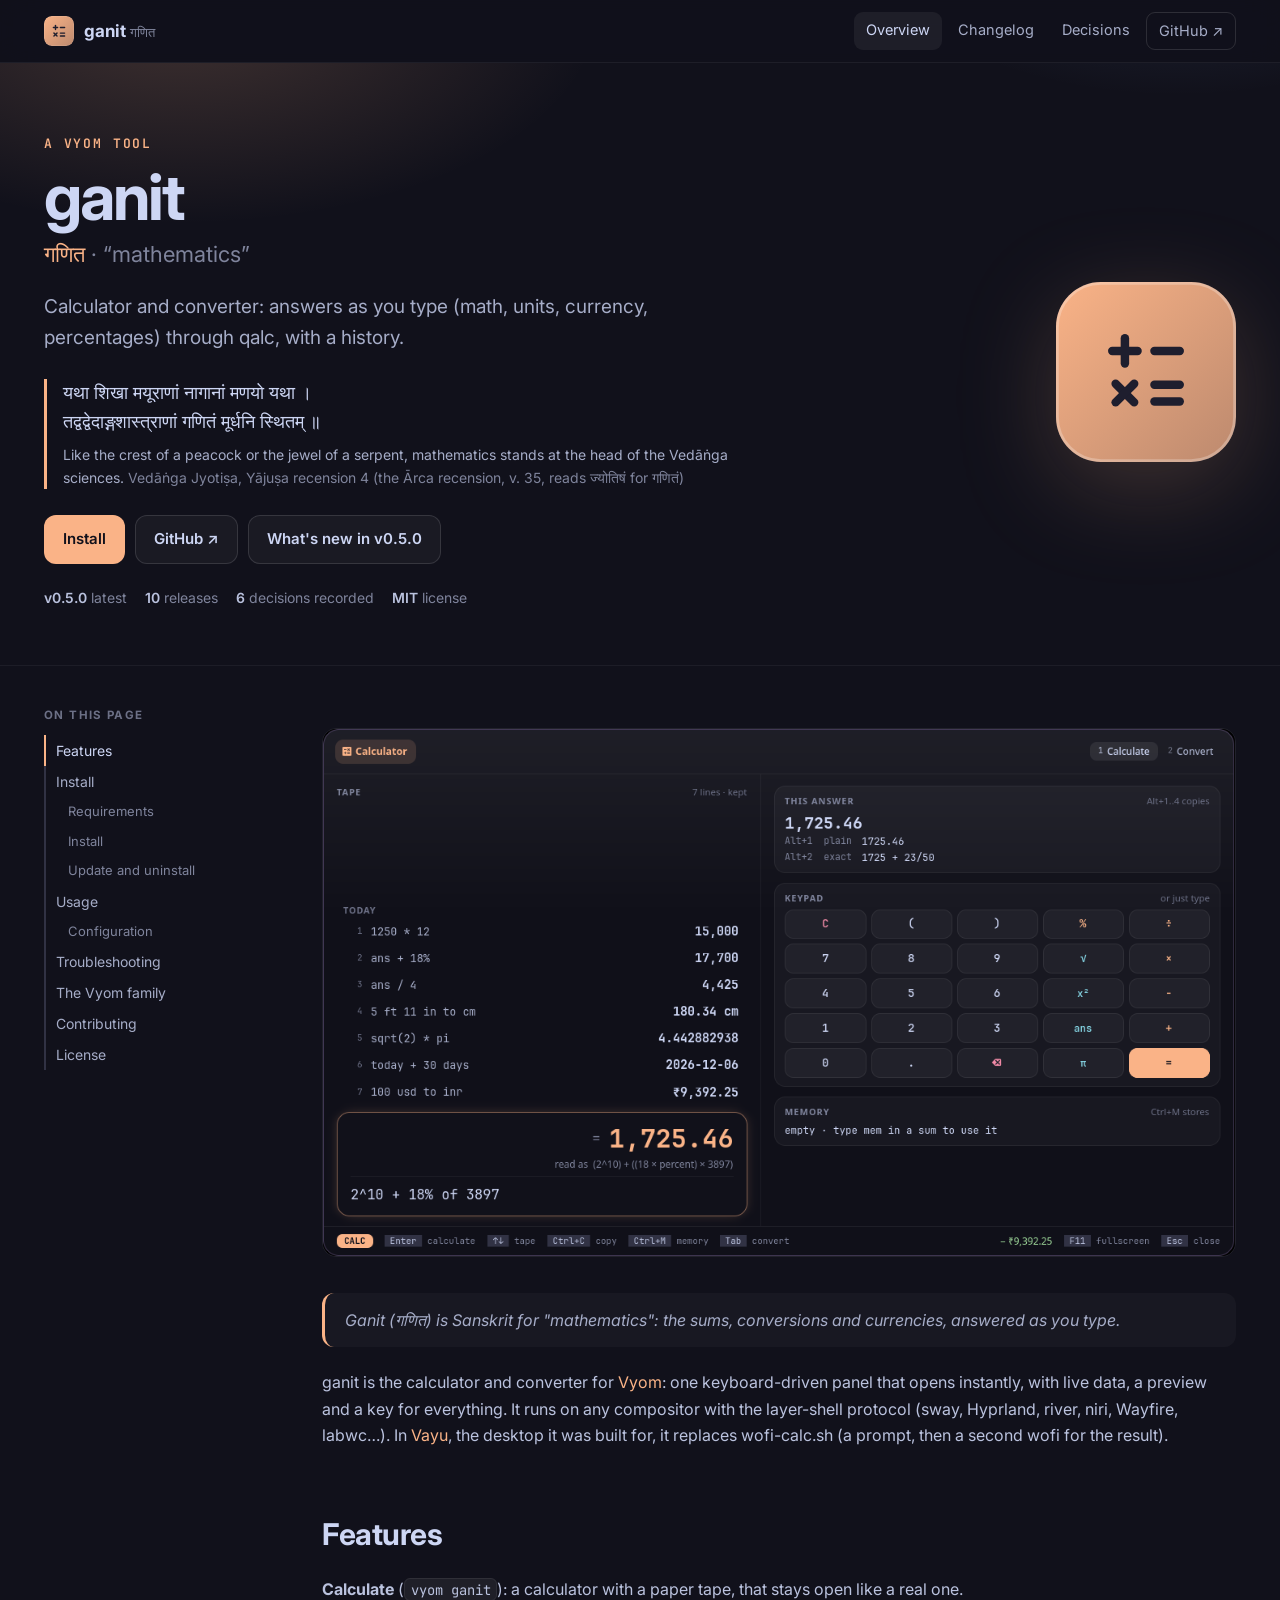
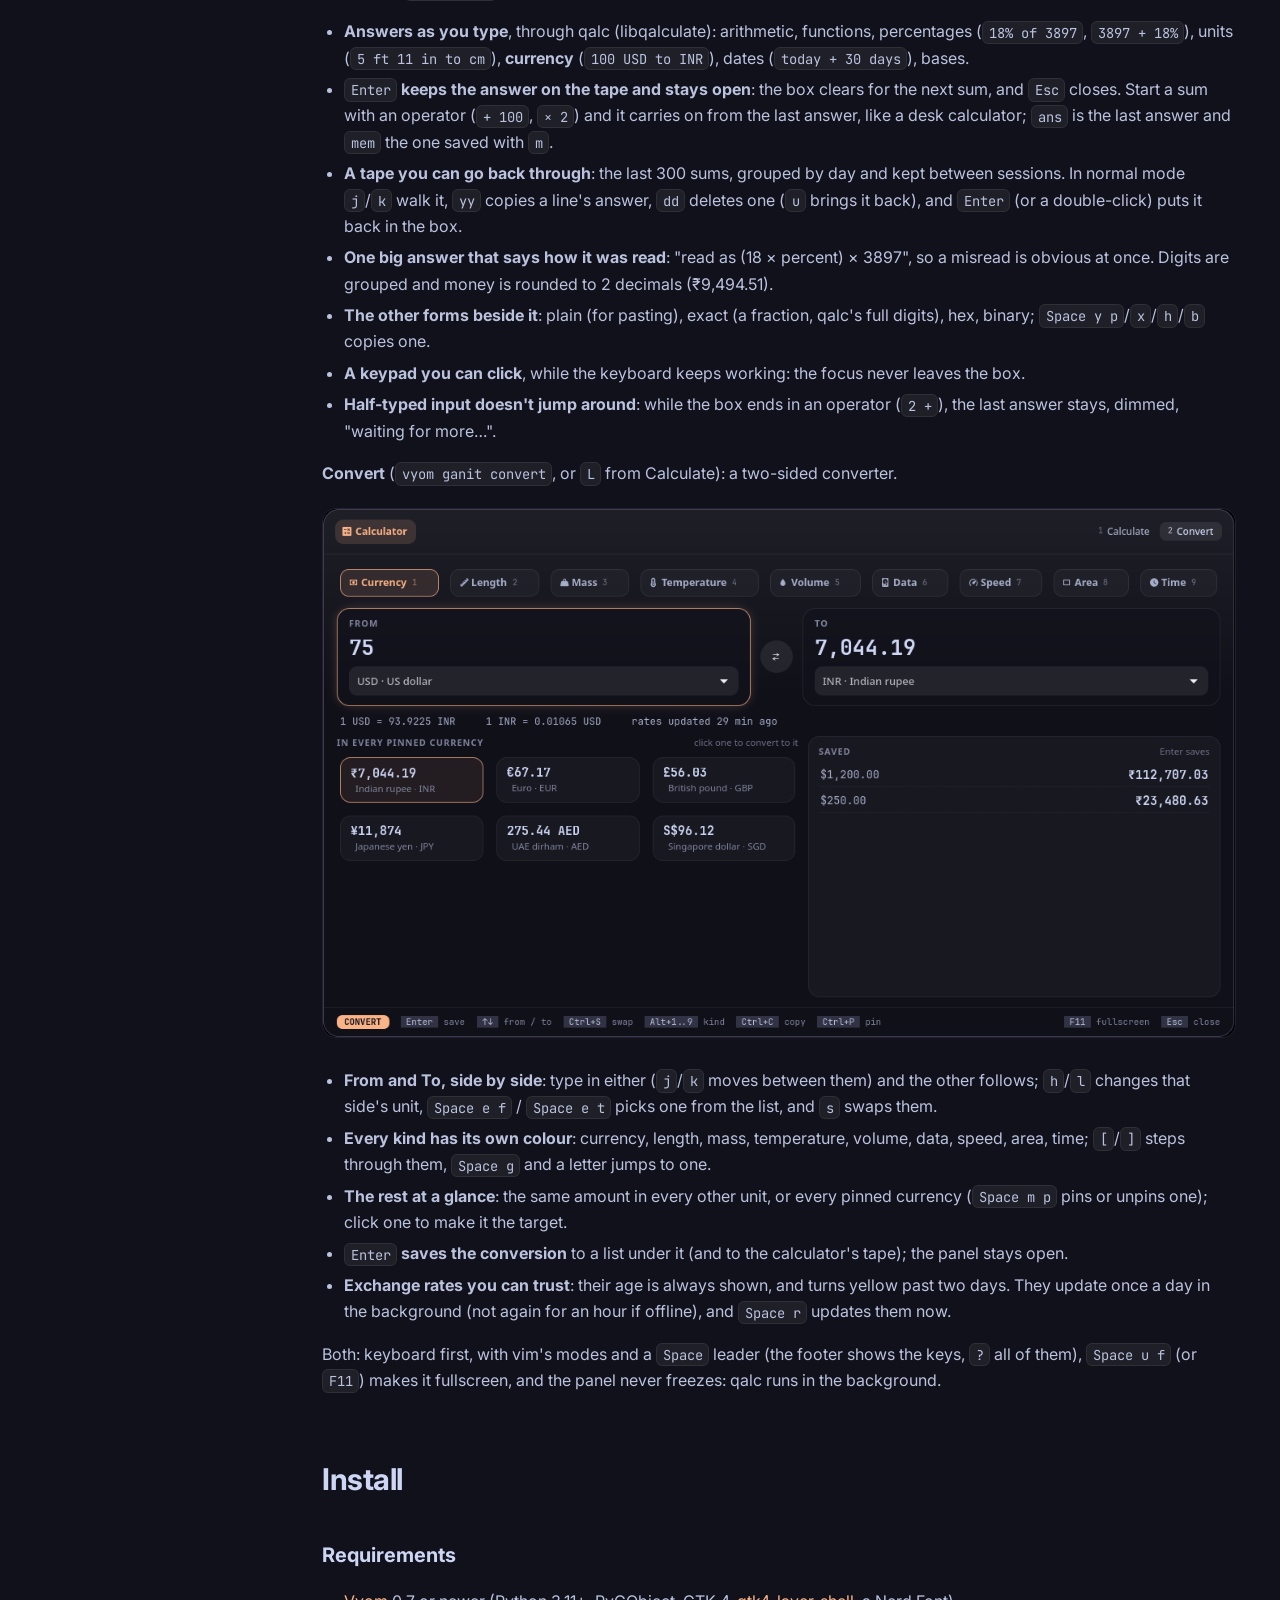
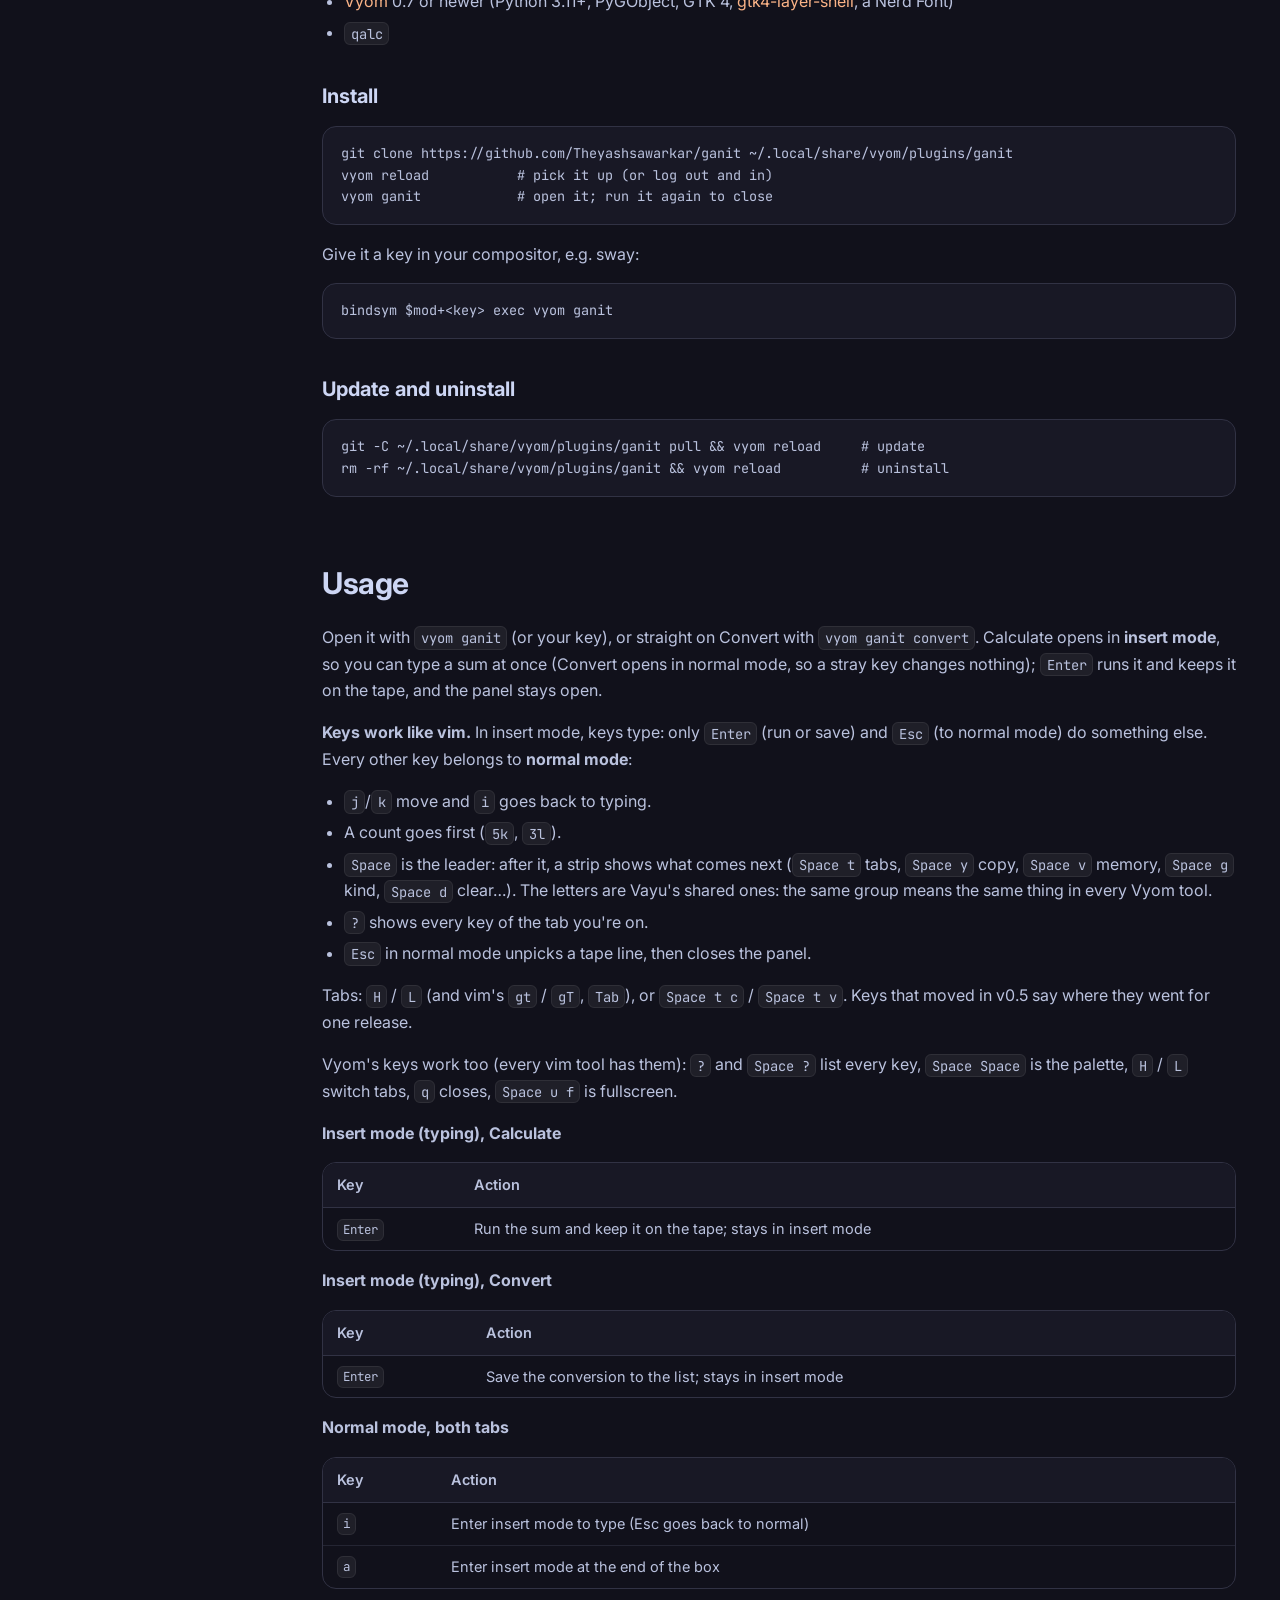
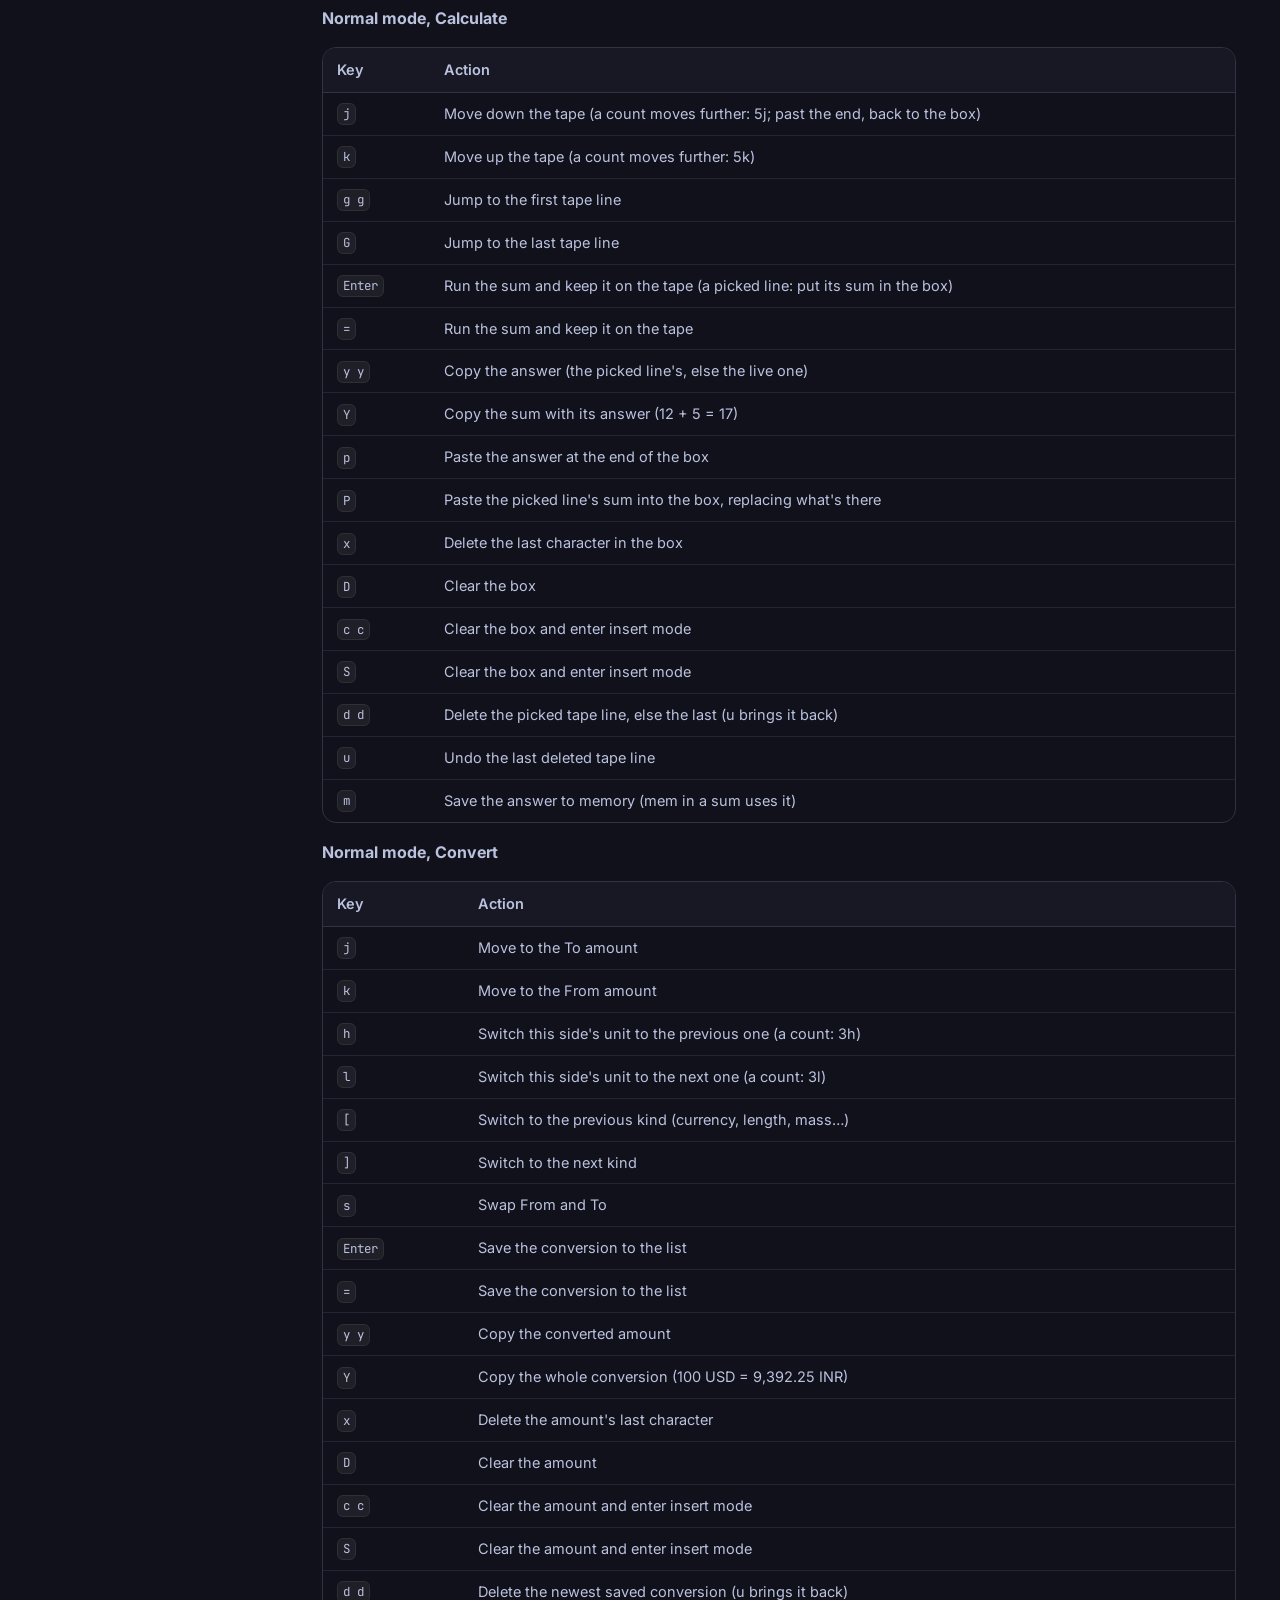
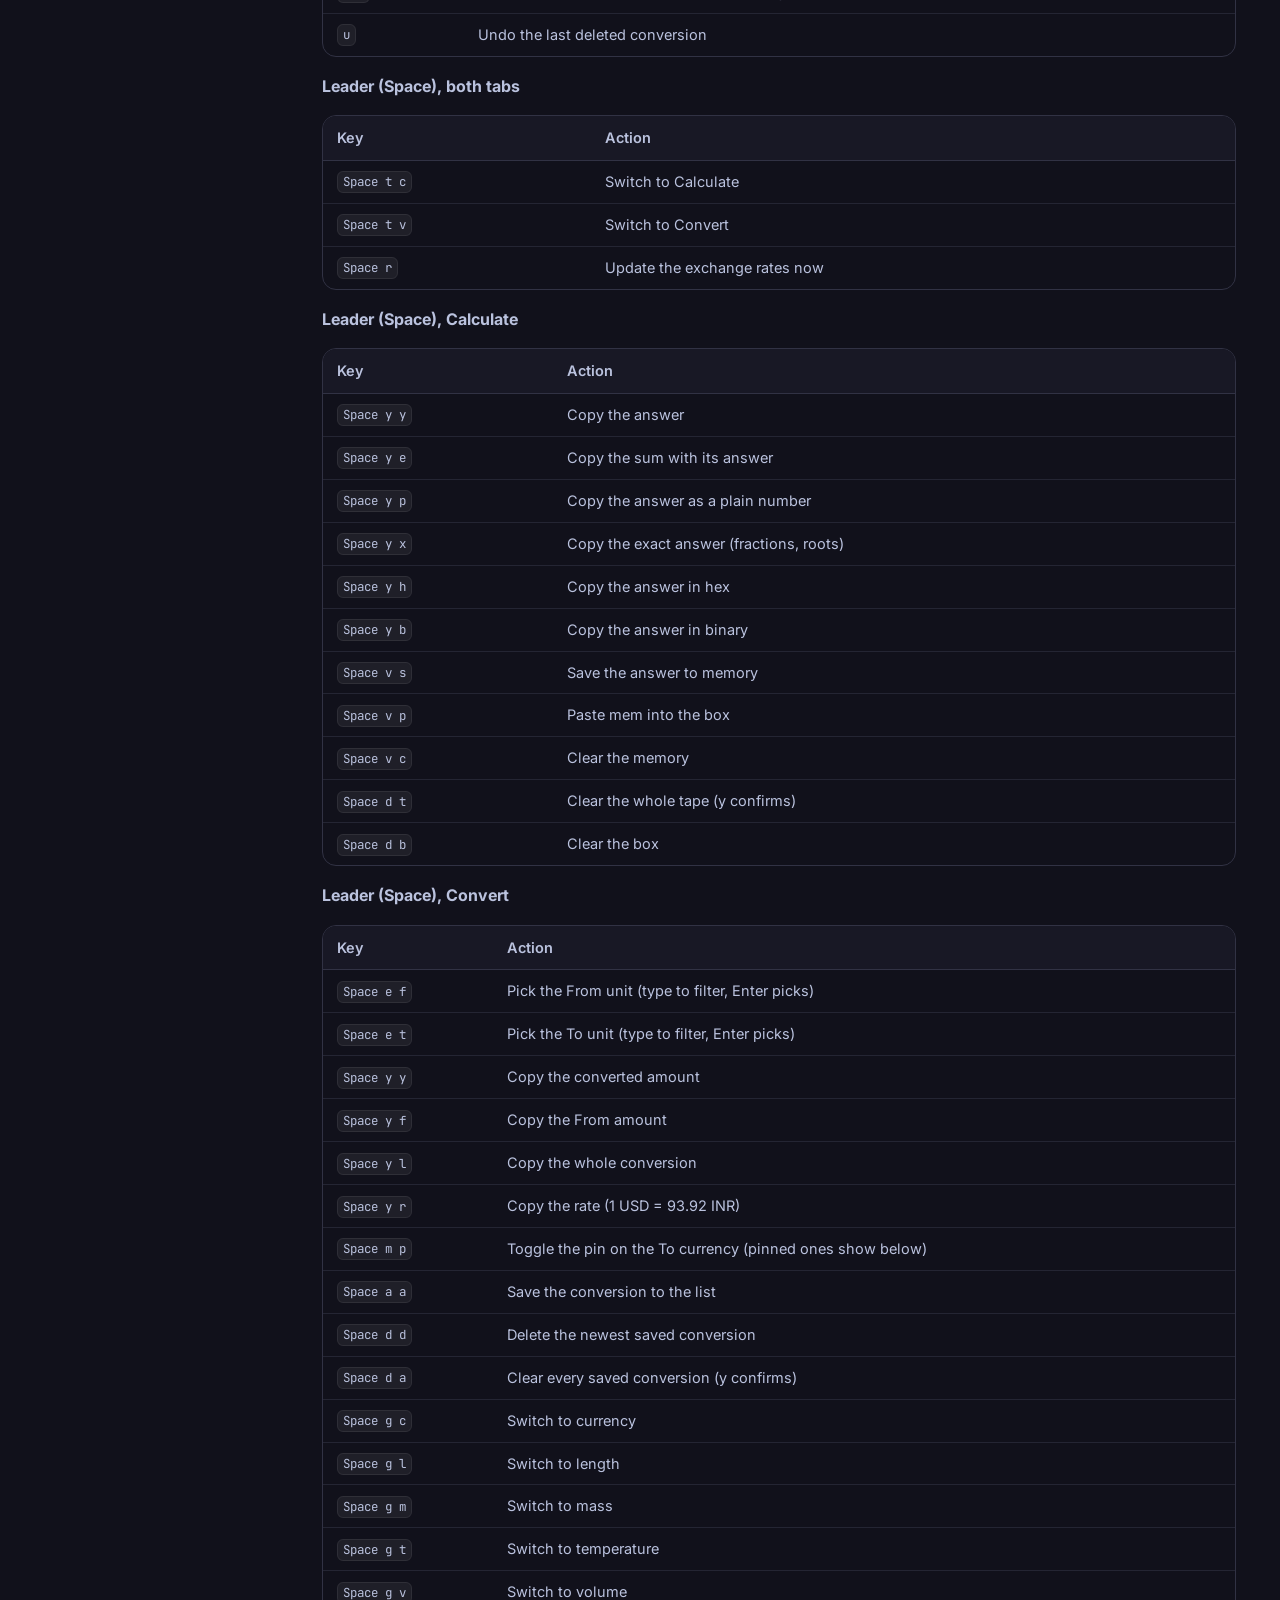
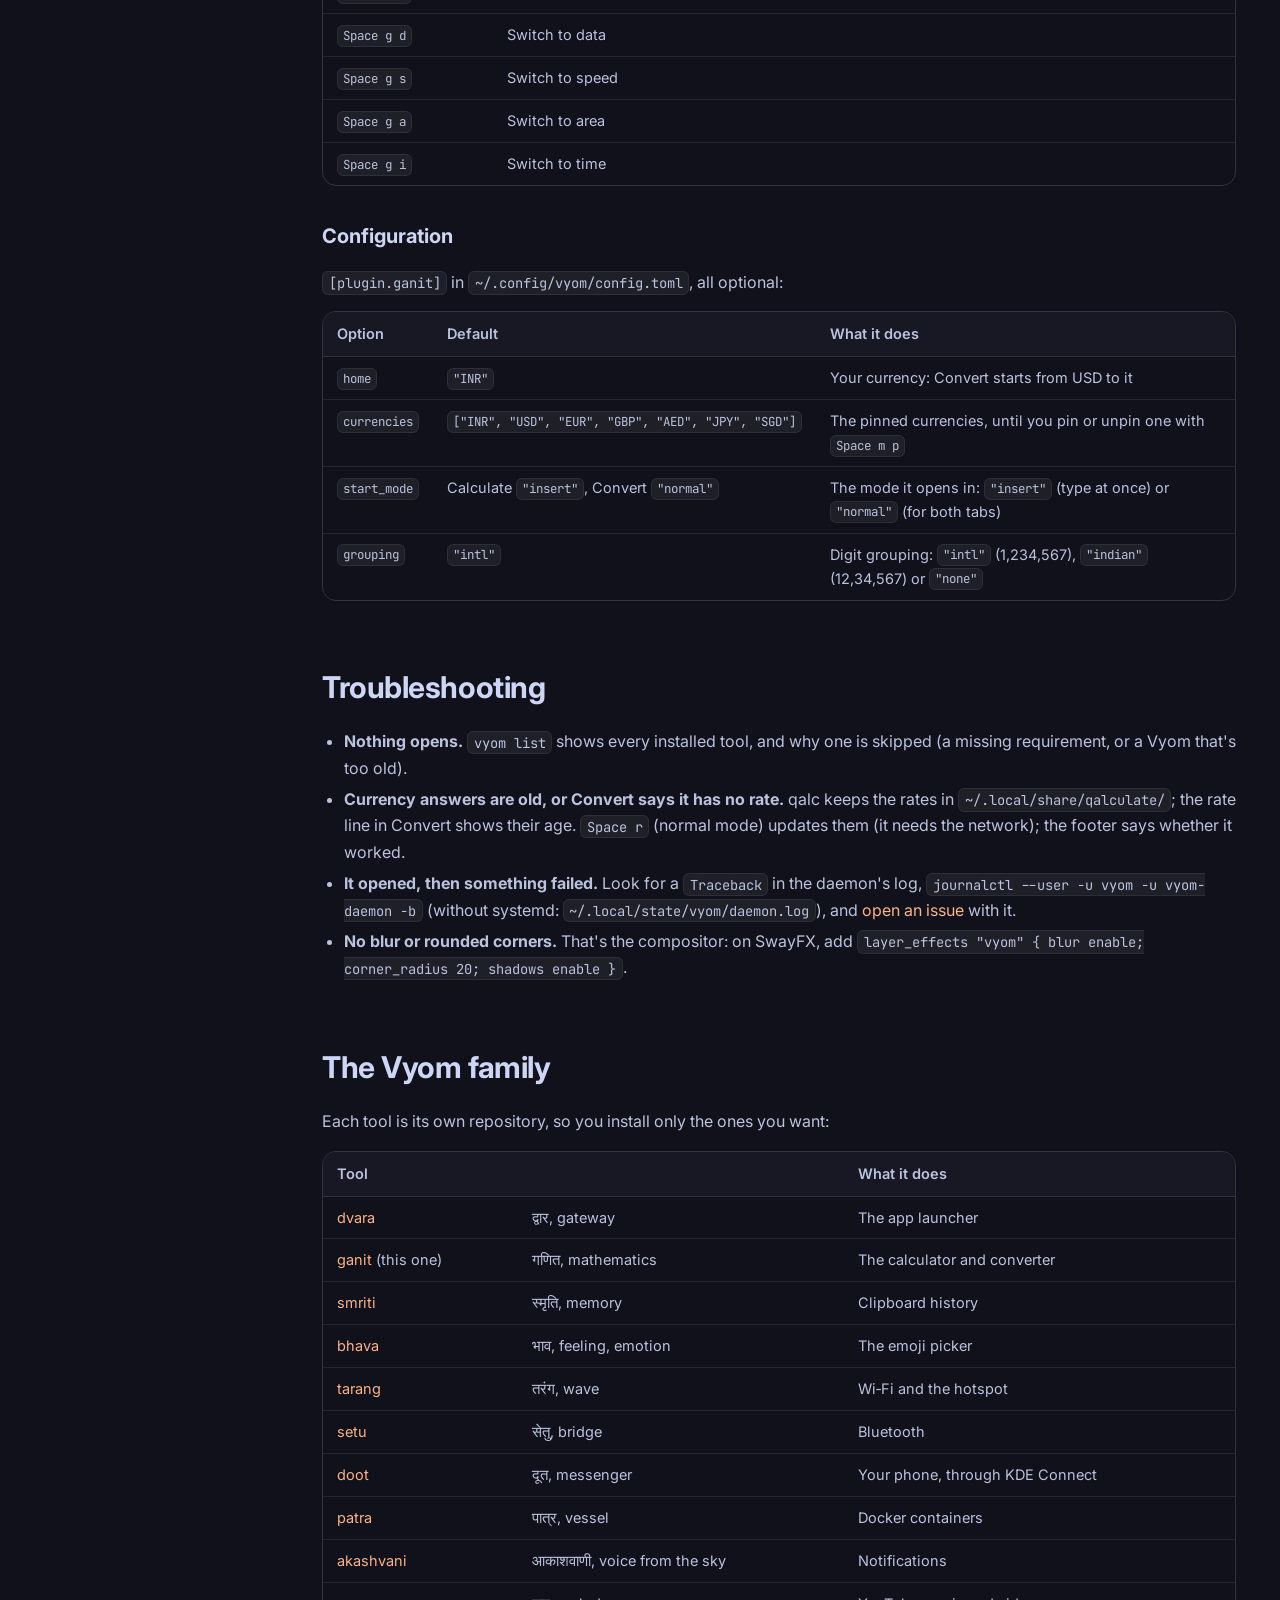
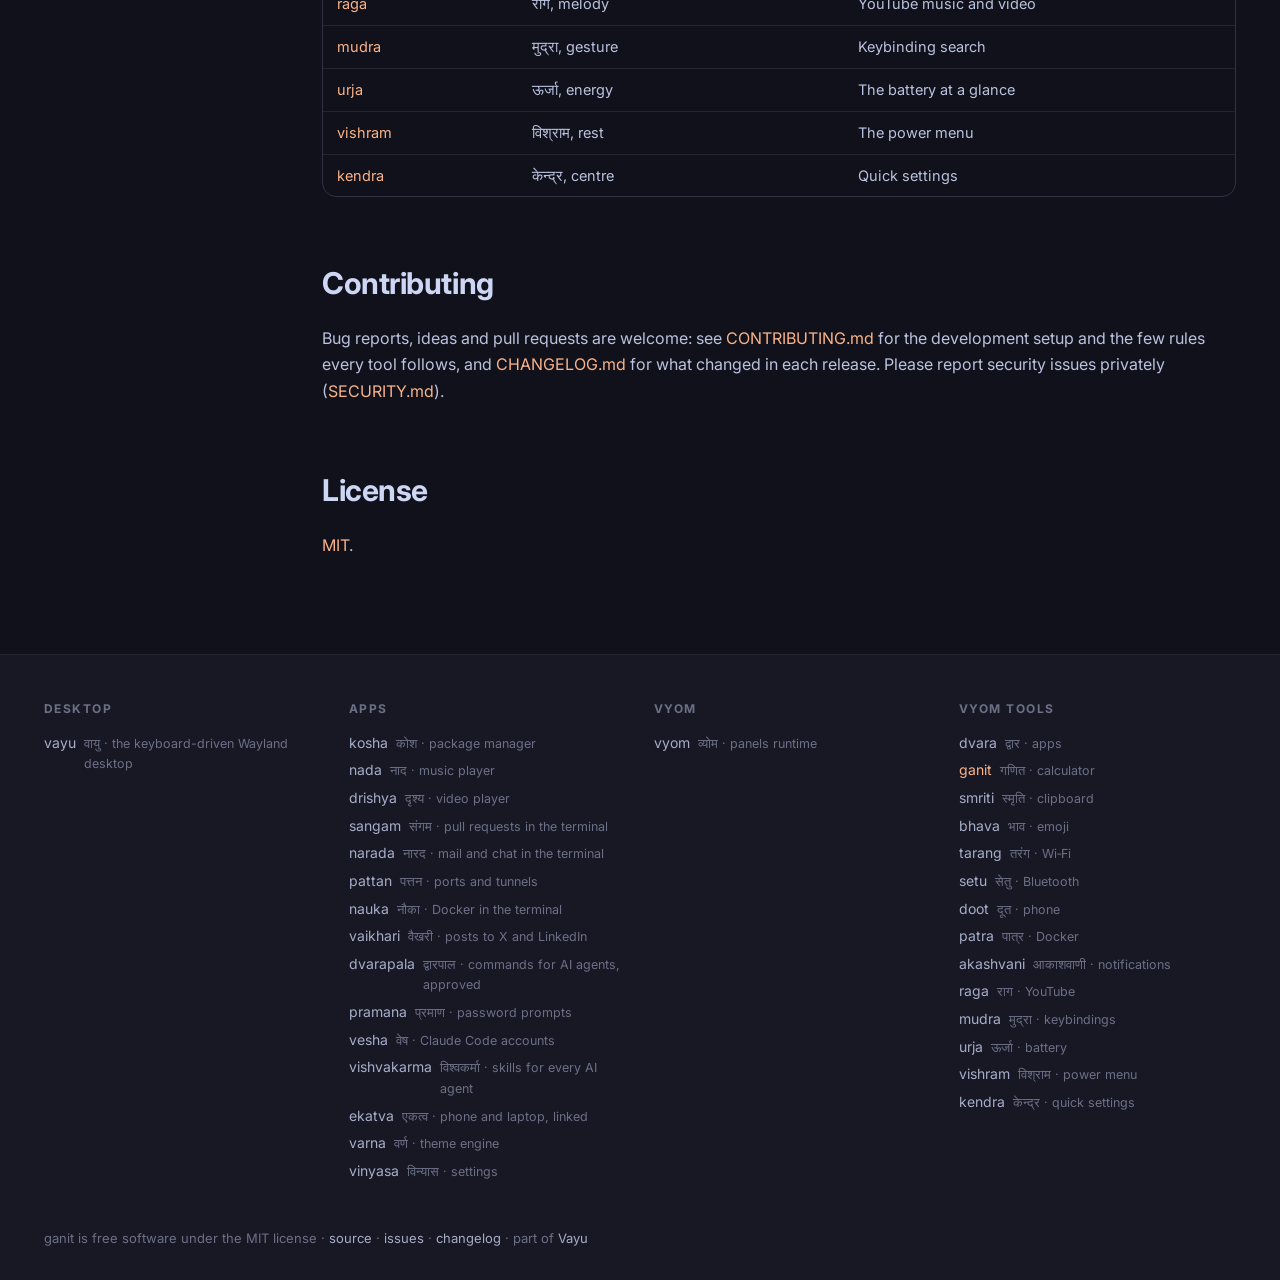
==== commit 70b114b4: "v0.5.0: Vyom owns the vim keys; the shared Space letters (u f fullscreen, v memory, d clears, g kind" ====
--- a/docs/index.html
+++ b/docs/index.html
@@ -25,8 +25,8 @@
 <p class="lead">Calculator and converter: answers as you type (math, units, currency, percentages) through qalc, with a history.</p>
 <figure class="shloka"><p lang="sa">यथा शिखा मयूराणां नागानां मणयो यथा ।<br>तद्वद्वेदाङ्गशास्त्राणां गणितं मूर्धनि स्थितम् ॥</p><figcaption>Like the crest of a peacock or the jewel of a serpent, mathematics stands at the head of the Vedāṅga sciences. <cite>Vedāṅga Jyotiṣa, Yājuṣa recension 4 (the Ārca recension, v. 35, reads ज्योतिषं for गणितं)</cite></figcaption></figure>
 <div class="cta"><a class="btn primary" href="#install">Install</a><a class="btn" href="https://github.com/Theyashsawarkar/ganit">GitHub ↗</a>
-<a class="btn" href="changelog.html">What's new in v0.4.0</a></div>
-<div class="meta"><span><b>v0.4.0</b> latest</span><span><b>9</b> releases</span><span><b>5</b> decisions recorded</span><span><b>MIT</b> license</span></div>
+<a class="btn" href="changelog.html">What's new in v0.5.0</a></div>
+<div class="meta"><span><b>v0.5.0</b> latest</span><span><b>10</b> releases</span><span><b>6</b> decisions recorded</span><span><b>MIT</b> license</span></div>
 </div><img class="logo" src="assets/logo.svg" alt="ganit logo"></div></section>
 <div class="wrap"><aside class="toc"><b>On this page</b><a class="l2" href="#features">Features</a><a class="l2" href="#install">Install</a><a class="l3" href="#requirements">Requirements</a><a class="l3" href="#install">Install</a><a class="l3" href="#update-and-uninstall">Update and uninstall</a><a class="l2" href="#usage">Usage</a><a class="l3" href="#configuration">Configuration</a><a class="l2" href="#troubleshooting">Troubleshooting</a><a class="l2" href="#the-vyom-family">The Vyom family</a><a class="l2" href="#contributing">Contributing</a><a class="l2" href="#license">License</a></aside><article>
 <p align="center">
@@ -37,13 +37,13 @@
 <h2 id="features"><a class="anchor" href="#features">#</a>Features</h2>
 <p><strong>Calculate</strong> (<code>vyom ganit</code>): a calculator with a paper tape, that stays open like a real one.</p>
 <ul><li><strong>Answers as you type</strong>, through qalc (libqalculate): arithmetic, functions, percentages (<code>18% of 3897</code>, <code>3897 + 18%</code>), units (<code>5 ft 11 in to cm</code>), <strong>currency</strong> (<code>100 USD to INR</code>), dates (<code>today + 30 days</code>), bases.</li><li><strong><code>Enter</code> keeps the answer on the tape and stays open</strong>: the box clears for the next sum, and <code>Esc</code> closes. Start a sum with an operator (<code>+ 100</code>, <code>× 2</code>) and it carries on from the last answer, like a desk calculator; <code>ans</code> is the last answer and <code>mem</code> the one saved with <code>m</code>.</li><li><strong>A tape you can go back through</strong>: the last 300 sums, grouped by day and kept between sessions. In normal mode <code>j</code>/<code>k</code> walk it, <code>yy</code> copies a line's answer, <code>dd</code> deletes one (<code>u</code> brings it back), and <code>Enter</code> (or a double-click) puts it back in the box.</li><li><strong>One big answer that says how it was read</strong>: "read as (18 × percent) × 3897", so a misread is obvious at once. Digits are grouped and money is rounded to 2 decimals (₹9,494.51).</li><li><strong>The other forms beside it</strong>: plain (for pasting), exact (a fraction, qalc's full digits), hex, binary; <code>Space y p</code>/<code>x</code>/<code>h</code>/<code>b</code> copies one.</li><li><strong>A keypad you can click</strong>, while the keyboard keeps working: the focus never leaves the box.</li><li><strong>Half-typed input doesn't jump around</strong>: while the box ends in an operator (<code>2 +</code>), the last answer stays, dimmed, "waiting for more…".</li></ul>
-<p><strong>Convert</strong> (<code>vyom ganit convert</code>, or <code>gt</code> from Calculate): a two-sided converter.</p>
+<p><strong>Convert</strong> (<code>vyom ganit convert</code>, or <code>L</code> from Calculate): a two-sided converter.</p>
 <p align="center"><img alt="ganit: the Convert tab" src="assets/screenshots/ganit-convert.png" width="100%"></p>
-<ul><li><strong>From and To, side by side</strong>: type in either (<code>j</code>/<code>k</code> moves between them) and the other follows; <code>h</code>/<code>l</code> changes that side's unit, <code>Space u</code> picks one from the list, and <code>s</code> swaps them.</li><li><strong>Every kind has its own colour</strong>: currency, length, mass, temperature, volume, data, speed, area, time; <code>H</code>/<code>L</code> steps through them, <code>Space k</code> and a letter jumps to one.</li><li><strong>The rest at a glance</strong>: the same amount in every other unit, or every pinned currency (<code>Space p</code> pins or unpins one); click one to make it the target.</li><li><strong><code>Enter</code> saves the conversion</strong> to a list under it (and to the calculator's tape); the panel stays open.</li><li><strong>Exchange rates you can trust</strong>: their age is always shown, and turns yellow past two days. They update once a day in the background (not again for an hour if offline), and <code>Space r</code> updates them now.</li></ul>
-<p>Both: keyboard first, with vim's modes and a <code>Space</code> leader (the footer shows the keys, <code>?</code> all of them), <code>Space f</code> (or <code>F11</code>) makes it fullscreen, and the panel never freezes: qalc runs in the background.</p>
+<ul><li><strong>From and To, side by side</strong>: type in either (<code>j</code>/<code>k</code> moves between them) and the other follows; <code>h</code>/<code>l</code> changes that side's unit, <code>Space e f</code> / <code>Space e t</code> picks one from the list, and <code>s</code> swaps them.</li><li><strong>Every kind has its own colour</strong>: currency, length, mass, temperature, volume, data, speed, area, time; <code>[</code>/<code>]</code> steps through them, <code>Space g</code> and a letter jumps to one.</li><li><strong>The rest at a glance</strong>: the same amount in every other unit, or every pinned currency (<code>Space m p</code> pins or unpins one); click one to make it the target.</li><li><strong><code>Enter</code> saves the conversion</strong> to a list under it (and to the calculator's tape); the panel stays open.</li><li><strong>Exchange rates you can trust</strong>: their age is always shown, and turns yellow past two days. They update once a day in the background (not again for an hour if offline), and <code>Space r</code> updates them now.</li></ul>
+<p>Both: keyboard first, with vim's modes and a <code>Space</code> leader (the footer shows the keys, <code>?</code> all of them), <code>Space u f</code> (or <code>F11</code>) makes it fullscreen, and the panel never freezes: qalc runs in the background.</p>
 <h2 id="install"><a class="anchor" href="#install">#</a>Install</h2>
 <h3 id="requirements"><a class="anchor" href="#requirements">#</a>Requirements</h3>
-<ul><li><a href="https://github.com/Theyashsawarkar/vyom">Vyom</a> 0.3 or newer (Python 3.11+, PyGObject, GTK 4, <a href="https://github.com/wmww/gtk4-layer-shell">gtk4-layer-shell</a>, a Nerd Font)</li><li><code>qalc</code></li></ul>
+<ul><li><a href="https://github.com/Theyashsawarkar/vyom">Vyom</a> 0.7 or newer (Python 3.11+, PyGObject, GTK 4, <a href="https://github.com/wmww/gtk4-layer-shell">gtk4-layer-shell</a>, a Nerd Font)</li><li><code>qalc</code></li></ul>
 <h3 id="install"><a class="anchor" href="#install">#</a>Install</h3>
 <pre class="code" data-lang="sh"><code>git clone https://github.com/Theyashsawarkar/ganit ~/.local/share/vyom/plugins/ganit
 vyom reload           # pick it up (or log out and in)
@@ -54,29 +54,32 @@
 <pre class="code" data-lang="sh"><code>git -C ~/.local/share/vyom/plugins/ganit pull &amp;&amp; vyom reload     # update
 rm -rf ~/.local/share/vyom/plugins/ganit &amp;&amp; vyom reload          # uninstall</code></pre>
 <h2 id="usage"><a class="anchor" href="#usage">#</a>Usage</h2>
-<p>Open it with <code>vyom ganit</code> (or your key), or straight on Convert with <code>vyom ganit convert</code>. It opens in <strong>insert mode</strong>, so you can type a sum at once; <code>Enter</code> runs it and keeps it on the tape, and the panel stays open.</p>
+<p>Open it with <code>vyom ganit</code> (or your key), or straight on Convert with <code>vyom ganit convert</code>. Calculate opens in <strong>insert mode</strong>, so you can type a sum at once (Convert opens in normal mode, so a stray key changes nothing); <code>Enter</code> runs it and keeps it on the tape, and the panel stays open.</p>
 <p><strong>Keys work like vim.</strong> In insert mode, keys type: only <code>Enter</code> (run or save) and <code>Esc</code> (to normal mode) do something else. Every other key belongs to <strong>normal mode</strong>:</p>
-<ul><li><code>j</code>/<code>k</code> move and <code>i</code> goes back to typing.</li><li>A count goes first (<code>5k</code>, <code>3l</code>).</li><li><code>Space</code> is the leader: after it, a strip shows what comes next (<code>Space t</code> tabs, <code>Space y</code> copy, <code>Space m</code> memory, <code>Space k</code> kind…).</li><li><code>?</code> shows every key of the tab you're on.</li><li><code>Esc</code> in normal mode closes the panel.</li></ul>
-<p>Vyom's own tab keys (<code>Tab</code>, <code>Ctrl+1..9</code>) don't apply here: use <code>gt</code>/<code>gT</code> or <code>Space t c</code> / <code>Space t v</code>.</p>
+<ul><li><code>j</code>/<code>k</code> move and <code>i</code> goes back to typing.</li><li>A count goes first (<code>5k</code>, <code>3l</code>).</li><li><code>Space</code> is the leader: after it, a strip shows what comes next (<code>Space t</code> tabs, <code>Space y</code> copy, <code>Space v</code> memory, <code>Space g</code> kind, <code>Space d</code> clear…). The letters are Vayu's shared ones: the same group means the same thing in every Vyom tool.</li><li><code>?</code> shows every key of the tab you're on.</li><li><code>Esc</code> in normal mode unpicks a tape line, then closes the panel.</li></ul>
+<p>Tabs: <code>H</code> / <code>L</code> (and vim's <code>gt</code> / <code>gT</code>, <code>Tab</code>), or <code>Space t c</code> / <code>Space t v</code>. Keys that moved in v0.5 say where they went for one release.</p>
 <!-- KEYS (generated by scripts/keybinds.py from ganit/vim.py) -->
-<p><strong>Insert mode (typing)</strong></p>
-<div class="table"><table><thead><tr><th>Key</th><th>Action</th></tr></thead><tbody><tr><td><code>Enter</code></td><td>Run the sum and keep it on the tape (Convert: save the conversion); stays in insert mode</td></tr><tr><td><code>Esc</code></td><td>Enter normal mode, where every other key works</td></tr></tbody></table></div>
+<p>Vyom's keys work too (every vim tool has them): <code>?</code> and <code>Space ?</code> list every key, <code>Space Space</code> is the palette, <code>H</code> / <code>L</code> switch tabs, <code>q</code> closes, <code>Space u f</code> is fullscreen.</p>
+<p><strong>Insert mode (typing), Calculate</strong></p>
+<div class="table"><table><thead><tr><th>Key</th><th>Action</th></tr></thead><tbody><tr><td><code>Enter</code></td><td>Run the sum and keep it on the tape; stays in insert mode</td></tr></tbody></table></div>
+<p><strong>Insert mode (typing), Convert</strong></p>
+<div class="table"><table><thead><tr><th>Key</th><th>Action</th></tr></thead><tbody><tr><td><code>Enter</code></td><td>Save the conversion to the list; stays in insert mode</td></tr></tbody></table></div>
 <p><strong>Normal mode, both tabs</strong></p>
-<div class="table"><table><thead><tr><th>Key</th><th>Action</th></tr></thead><tbody><tr><td><code>i</code></td><td>Enter insert mode to type (Esc goes back to normal)</td></tr><tr><td><code>a</code></td><td>Enter insert mode at the end of the box</td></tr><tr><td><code>g t</code></td><td>Switch to the next tab (Calculate, Convert)</td></tr><tr><td><code>g T</code></td><td>Switch to the previous tab</td></tr><tr><td><code>q</code></td><td>Close the calculator</td></tr><tr><td><code>?</code></td><td>Show every key of this tab</td></tr></tbody></table></div>
+<div class="table"><table><thead><tr><th>Key</th><th>Action</th></tr></thead><tbody><tr><td><code>i</code></td><td>Enter insert mode to type (Esc goes back to normal)</td></tr><tr><td><code>a</code></td><td>Enter insert mode at the end of the box</td></tr></tbody></table></div>
 <p><strong>Normal mode, Calculate</strong></p>
 <div class="table"><table><thead><tr><th>Key</th><th>Action</th></tr></thead><tbody><tr><td><code>j</code></td><td>Move down the tape (a count moves further: 5j; past the end, back to the box)</td></tr><tr><td><code>k</code></td><td>Move up the tape (a count moves further: 5k)</td></tr><tr><td><code>g g</code></td><td>Jump to the first tape line</td></tr><tr><td><code>G</code></td><td>Jump to the last tape line</td></tr><tr><td><code>Enter</code></td><td>Run the sum and keep it on the tape (a picked line: put its sum in the box)</td></tr><tr><td><code>=</code></td><td>Run the sum and keep it on the tape</td></tr><tr><td><code>y y</code></td><td>Copy the answer (the picked line's, else the live one)</td></tr><tr><td><code>Y</code></td><td>Copy the sum with its answer (12 + 5 = 17)</td></tr><tr><td><code>p</code></td><td>Paste the answer at the end of the box</td></tr><tr><td><code>P</code></td><td>Paste the picked line's sum into the box, replacing what's there</td></tr><tr><td><code>x</code></td><td>Delete the last character in the box</td></tr><tr><td><code>D</code></td><td>Clear the box</td></tr><tr><td><code>c c</code></td><td>Clear the box and enter insert mode</td></tr><tr><td><code>S</code></td><td>Clear the box and enter insert mode</td></tr><tr><td><code>d d</code></td><td>Delete the picked tape line, else the last (u brings it back)</td></tr><tr><td><code>u</code></td><td>Undo the last deleted tape line</td></tr><tr><td><code>m</code></td><td>Save the answer to memory (mem in a sum uses it)</td></tr></tbody></table></div>
 <p><strong>Normal mode, Convert</strong></p>
-<div class="table"><table><thead><tr><th>Key</th><th>Action</th></tr></thead><tbody><tr><td><code>j</code></td><td>Move to the To amount</td></tr><tr><td><code>k</code></td><td>Move to the From amount</td></tr><tr><td><code>h</code></td><td>Switch this side's unit to the previous one (a count: 3h)</td></tr><tr><td><code>l</code></td><td>Switch this side's unit to the next one (a count: 3l)</td></tr><tr><td><code>H</code></td><td>Switch to the previous kind (currency, length, mass…)</td></tr><tr><td><code>L</code></td><td>Switch to the next kind</td></tr><tr><td><code>s</code></td><td>Swap From and To</td></tr><tr><td><code>Enter</code></td><td>Save the conversion to the list</td></tr><tr><td><code>=</code></td><td>Save the conversion to the list</td></tr><tr><td><code>y y</code></td><td>Copy the converted amount</td></tr><tr><td><code>Y</code></td><td>Copy the whole conversion (100 USD = 9,392.25 INR)</td></tr><tr><td><code>x</code></td><td>Delete the amount's last character</td></tr><tr><td><code>D</code></td><td>Clear the amount</td></tr><tr><td><code>c c</code></td><td>Clear the amount and enter insert mode</td></tr><tr><td><code>S</code></td><td>Clear the amount and enter insert mode</td></tr><tr><td><code>d d</code></td><td>Delete the newest saved conversion (u brings it back)</td></tr><tr><td><code>u</code></td><td>Undo the last deleted conversion</td></tr></tbody></table></div>
+<div class="table"><table><thead><tr><th>Key</th><th>Action</th></tr></thead><tbody><tr><td><code>j</code></td><td>Move to the To amount</td></tr><tr><td><code>k</code></td><td>Move to the From amount</td></tr><tr><td><code>h</code></td><td>Switch this side's unit to the previous one (a count: 3h)</td></tr><tr><td><code>l</code></td><td>Switch this side's unit to the next one (a count: 3l)</td></tr><tr><td><code>[</code></td><td>Switch to the previous kind (currency, length, mass…)</td></tr><tr><td><code>]</code></td><td>Switch to the next kind</td></tr><tr><td><code>s</code></td><td>Swap From and To</td></tr><tr><td><code>Enter</code></td><td>Save the conversion to the list</td></tr><tr><td><code>=</code></td><td>Save the conversion to the list</td></tr><tr><td><code>y y</code></td><td>Copy the converted amount</td></tr><tr><td><code>Y</code></td><td>Copy the whole conversion (100 USD = 9,392.25 INR)</td></tr><tr><td><code>x</code></td><td>Delete the amount's last character</td></tr><tr><td><code>D</code></td><td>Clear the amount</td></tr><tr><td><code>c c</code></td><td>Clear the amount and enter insert mode</td></tr><tr><td><code>S</code></td><td>Clear the amount and enter insert mode</td></tr><tr><td><code>d d</code></td><td>Delete the newest saved conversion (u brings it back)</td></tr><tr><td><code>u</code></td><td>Undo the last deleted conversion</td></tr></tbody></table></div>
 <p><strong>Leader (Space), both tabs</strong></p>
-<div class="table"><table><thead><tr><th>Key</th><th>Action</th></tr></thead><tbody><tr><td><code>Space t c</code></td><td>Switch to Calculate</td></tr><tr><td><code>Space t v</code></td><td>Switch to Convert</td></tr><tr><td><code>Space r</code></td><td>Update the exchange rates now</td></tr><tr><td><code>Space f</code></td><td>Toggle fullscreen</td></tr><tr><td><code>Space q</code></td><td>Close the calculator</td></tr><tr><td><code>Space ?</code></td><td>Show every key of this tab</td></tr></tbody></table></div>
+<div class="table"><table><thead><tr><th>Key</th><th>Action</th></tr></thead><tbody><tr><td><code>Space t c</code></td><td>Switch to Calculate</td></tr><tr><td><code>Space t v</code></td><td>Switch to Convert</td></tr><tr><td><code>Space r</code></td><td>Update the exchange rates now</td></tr></tbody></table></div>
 <p><strong>Leader (Space), Calculate</strong></p>
-<div class="table"><table><thead><tr><th>Key</th><th>Action</th></tr></thead><tbody><tr><td><code>Space y y</code></td><td>Copy the answer</td></tr><tr><td><code>Space y e</code></td><td>Copy the sum with its answer</td></tr><tr><td><code>Space y p</code></td><td>Copy the answer as a plain number</td></tr><tr><td><code>Space y x</code></td><td>Copy the exact answer (fractions, roots)</td></tr><tr><td><code>Space y h</code></td><td>Copy the answer in hex</td></tr><tr><td><code>Space y b</code></td><td>Copy the answer in binary</td></tr><tr><td><code>Space m s</code></td><td>Save the answer to memory</td></tr><tr><td><code>Space m p</code></td><td>Paste mem into the box</td></tr><tr><td><code>Space m c</code></td><td>Clear the memory</td></tr><tr><td><code>Space c t</code></td><td>Clear the whole tape (y confirms)</td></tr><tr><td><code>Space c b</code></td><td>Clear the box</td></tr></tbody></table></div>
+<div class="table"><table><thead><tr><th>Key</th><th>Action</th></tr></thead><tbody><tr><td><code>Space y y</code></td><td>Copy the answer</td></tr><tr><td><code>Space y e</code></td><td>Copy the sum with its answer</td></tr><tr><td><code>Space y p</code></td><td>Copy the answer as a plain number</td></tr><tr><td><code>Space y x</code></td><td>Copy the exact answer (fractions, roots)</td></tr><tr><td><code>Space y h</code></td><td>Copy the answer in hex</td></tr><tr><td><code>Space y b</code></td><td>Copy the answer in binary</td></tr><tr><td><code>Space v s</code></td><td>Save the answer to memory</td></tr><tr><td><code>Space v p</code></td><td>Paste mem into the box</td></tr><tr><td><code>Space v c</code></td><td>Clear the memory</td></tr><tr><td><code>Space d t</code></td><td>Clear the whole tape (y confirms)</td></tr><tr><td><code>Space d b</code></td><td>Clear the box</td></tr></tbody></table></div>
 <p><strong>Leader (Space), Convert</strong></p>
-<div class="table"><table><thead><tr><th>Key</th><th>Action</th></tr></thead><tbody><tr><td><code>Space u f</code></td><td>Pick the From unit (type to filter, Enter picks)</td></tr><tr><td><code>Space u t</code></td><td>Pick the To unit (type to filter, Enter picks)</td></tr><tr><td><code>Space y y</code></td><td>Copy the converted amount</td></tr><tr><td><code>Space y f</code></td><td>Copy the From amount</td></tr><tr><td><code>Space y l</code></td><td>Copy the whole conversion</td></tr><tr><td><code>Space y r</code></td><td>Copy the rate (1 USD = 93.92 INR)</td></tr><tr><td><code>Space p</code></td><td>Toggle the pin on the To currency (pinned ones show below)</td></tr><tr><td><code>Space s s</code></td><td>Save the conversion to the list</td></tr><tr><td><code>Space s d</code></td><td>Delete the newest saved conversion</td></tr><tr><td><code>Space s c</code></td><td>Clear every saved conversion (y confirms)</td></tr><tr><td><code>Space k c</code></td><td>Switch to currency</td></tr><tr><td><code>Space k l</code></td><td>Switch to length</td></tr><tr><td><code>Space k m</code></td><td>Switch to mass</td></tr><tr><td><code>Space k t</code></td><td>Switch to temperature</td></tr><tr><td><code>Space k v</code></td><td>Switch to volume</td></tr><tr><td><code>Space k d</code></td><td>Switch to data</td></tr><tr><td><code>Space k s</code></td><td>Switch to speed</td></tr><tr><td><code>Space k a</code></td><td>Switch to area</td></tr><tr><td><code>Space k i</code></td><td>Switch to time</td></tr></tbody></table></div>
+<div class="table"><table><thead><tr><th>Key</th><th>Action</th></tr></thead><tbody><tr><td><code>Space e f</code></td><td>Pick the From unit (type to filter, Enter picks)</td></tr><tr><td><code>Space e t</code></td><td>Pick the To unit (type to filter, Enter picks)</td></tr><tr><td><code>Space y y</code></td><td>Copy the converted amount</td></tr><tr><td><code>Space y f</code></td><td>Copy the From amount</td></tr><tr><td><code>Space y l</code></td><td>Copy the whole conversion</td></tr><tr><td><code>Space y r</code></td><td>Copy the rate (1 USD = 93.92 INR)</td></tr><tr><td><code>Space m p</code></td><td>Toggle the pin on the To currency (pinned ones show below)</td></tr><tr><td><code>Space a a</code></td><td>Save the conversion to the list</td></tr><tr><td><code>Space d d</code></td><td>Delete the newest saved conversion</td></tr><tr><td><code>Space d a</code></td><td>Clear every saved conversion (y confirms)</td></tr><tr><td><code>Space g c</code></td><td>Switch to currency</td></tr><tr><td><code>Space g l</code></td><td>Switch to length</td></tr><tr><td><code>Space g m</code></td><td>Switch to mass</td></tr><tr><td><code>Space g t</code></td><td>Switch to temperature</td></tr><tr><td><code>Space g v</code></td><td>Switch to volume</td></tr><tr><td><code>Space g d</code></td><td>Switch to data</td></tr><tr><td><code>Space g s</code></td><td>Switch to speed</td></tr><tr><td><code>Space g a</code></td><td>Switch to area</td></tr><tr><td><code>Space g i</code></td><td>Switch to time</td></tr></tbody></table></div>
 <!-- END KEYS -->
 <h3 id="configuration"><a class="anchor" href="#configuration">#</a>Configuration</h3>
 <p><code>[plugin.ganit]</code> in <code>~/.config/vyom/config.toml</code>, all optional:</p>
-<div class="table"><table><thead><tr><th>Option</th><th>Default</th><th>What it does</th></tr></thead><tbody><tr><td><code>home</code></td><td><code>&quot;INR&quot;</code></td><td>Your currency: Convert starts from USD to it</td></tr><tr><td><code>currencies</code></td><td><code>[&quot;INR&quot;, &quot;USD&quot;, &quot;EUR&quot;, &quot;GBP&quot;, &quot;AED&quot;, &quot;JPY&quot;, &quot;SGD&quot;]</code></td><td>The pinned currencies, until you pin or unpin one with <code>Space p</code></td></tr><tr><td><code>start_mode</code></td><td><code>&quot;insert&quot;</code></td><td>The mode it opens in: <code>&quot;insert&quot;</code> (type at once) or <code>&quot;normal&quot;</code></td></tr><tr><td><code>grouping</code></td><td><code>&quot;intl&quot;</code></td><td>Digit grouping: <code>&quot;intl&quot;</code> (1,234,567), <code>&quot;indian&quot;</code> (12,34,567) or <code>&quot;none&quot;</code></td></tr></tbody></table></div>
+<div class="table"><table><thead><tr><th>Option</th><th>Default</th><th>What it does</th></tr></thead><tbody><tr><td><code>home</code></td><td><code>&quot;INR&quot;</code></td><td>Your currency: Convert starts from USD to it</td></tr><tr><td><code>currencies</code></td><td><code>[&quot;INR&quot;, &quot;USD&quot;, &quot;EUR&quot;, &quot;GBP&quot;, &quot;AED&quot;, &quot;JPY&quot;, &quot;SGD&quot;]</code></td><td>The pinned currencies, until you pin or unpin one with <code>Space m p</code></td></tr><tr><td><code>start_mode</code></td><td>Calculate <code>&quot;insert&quot;</code>, Convert <code>&quot;normal&quot;</code></td><td>The mode it opens in: <code>&quot;insert&quot;</code> (type at once) or <code>&quot;normal&quot;</code> (for both tabs)</td></tr><tr><td><code>grouping</code></td><td><code>&quot;intl&quot;</code></td><td>Digit grouping: <code>&quot;intl&quot;</code> (1,234,567), <code>&quot;indian&quot;</code> (12,34,567) or <code>&quot;none&quot;</code></td></tr></tbody></table></div>
 <h2 id="troubleshooting"><a class="anchor" href="#troubleshooting">#</a>Troubleshooting</h2>
 <ul><li><strong>Nothing opens.</strong> <code>vyom list</code> shows every installed tool, and why one is skipped (a missing requirement, or a Vyom that's too old).</li><li><strong>Currency answers are old, or Convert says it has no rate.</strong> qalc keeps the rates in <code>~/.local/share/qalculate/</code>; the rate line in Convert shows their age. <code>Space r</code> (normal mode) updates them (it needs the network); the footer says whether it worked.</li><li><strong>It opened, then something failed.</strong> Look for a <code>Traceback</code> in the daemon's log, <code>journalctl --user -u vyom -u vyom-daemon -b</code> (without systemd: <code>~/.local/state/vyom/daemon.log</code>), and <a href="https://github.com/Theyashsawarkar/ganit/issues/new/choose">open an issue</a> with it.</li><li><strong>No blur or rounded corners.</strong> That's the compositor: on SwayFX, add <code>layer_effects &quot;vyom&quot; { blur enable; corner_radius 20; shadows enable }</code>.</li></ul>
 <h2 id="the-vyom-family"><a class="anchor" href="#the-vyom-family">#</a>The Vyom family</h2>
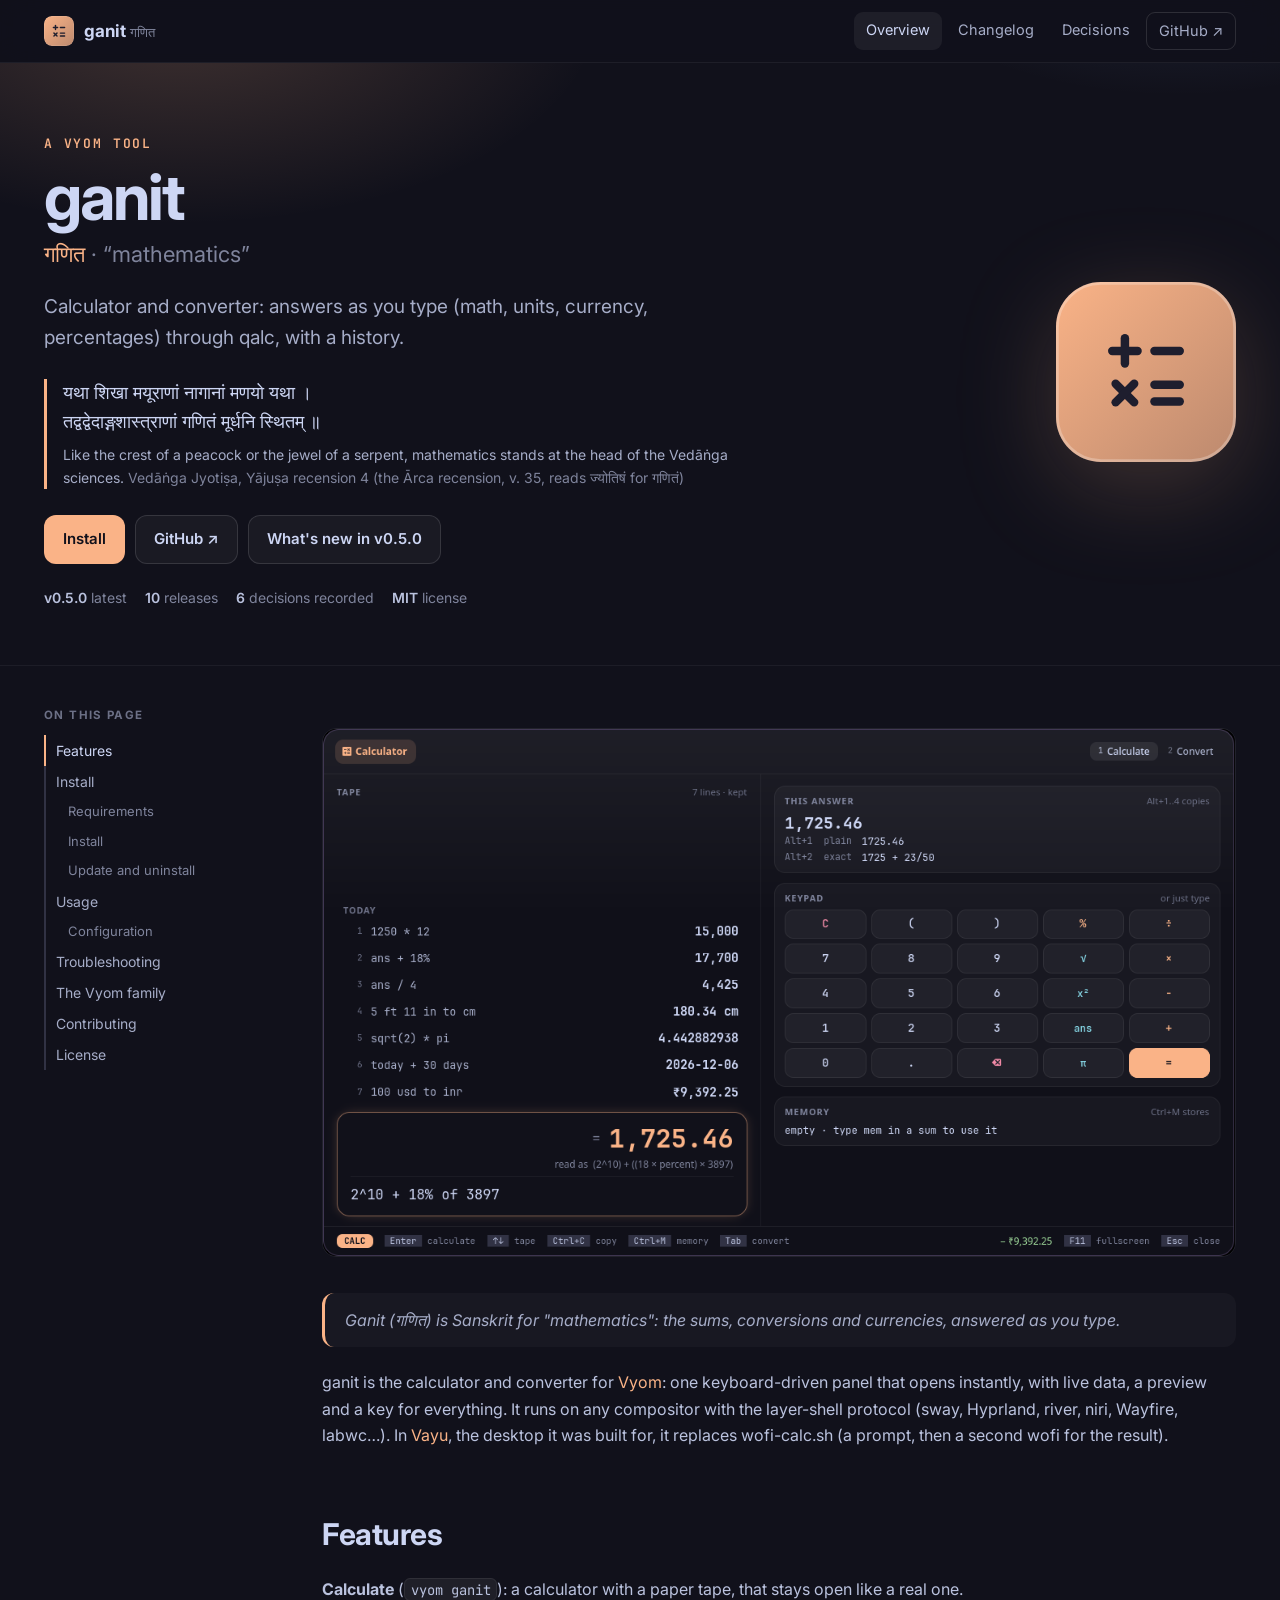
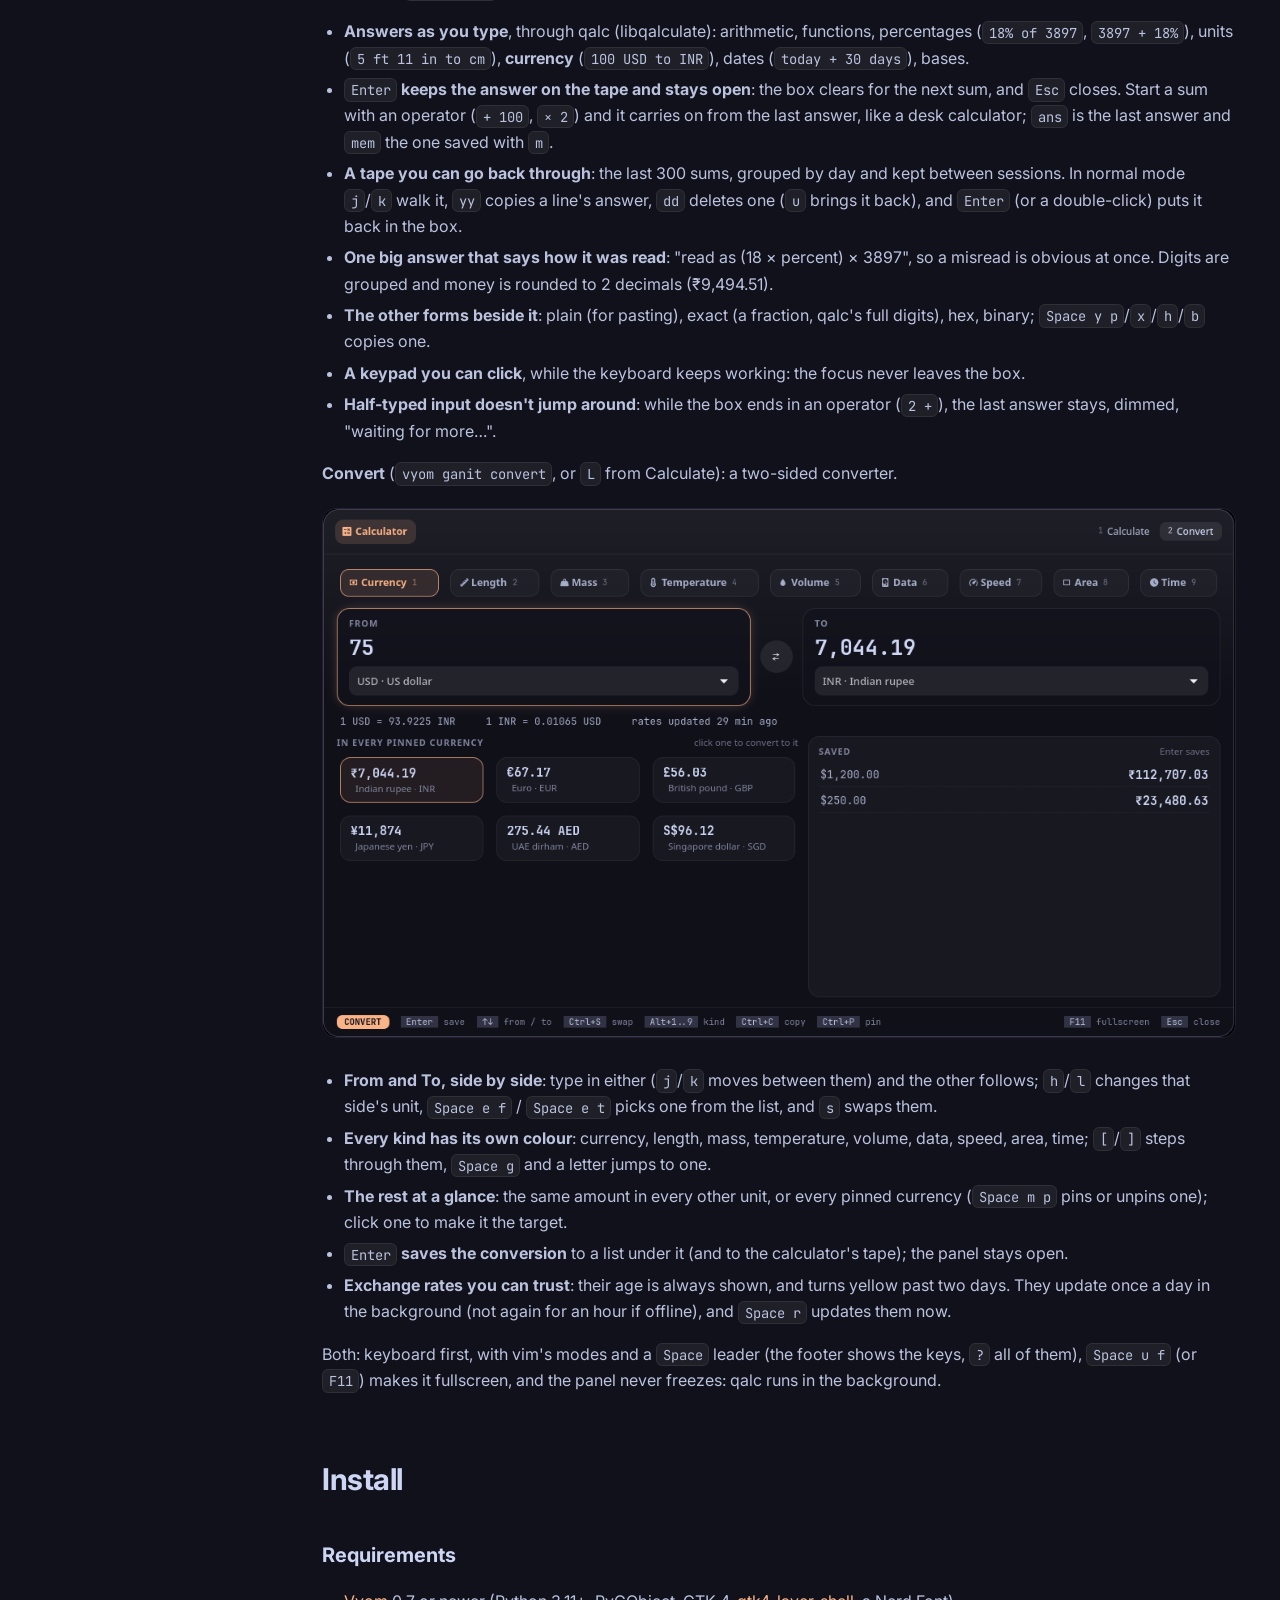
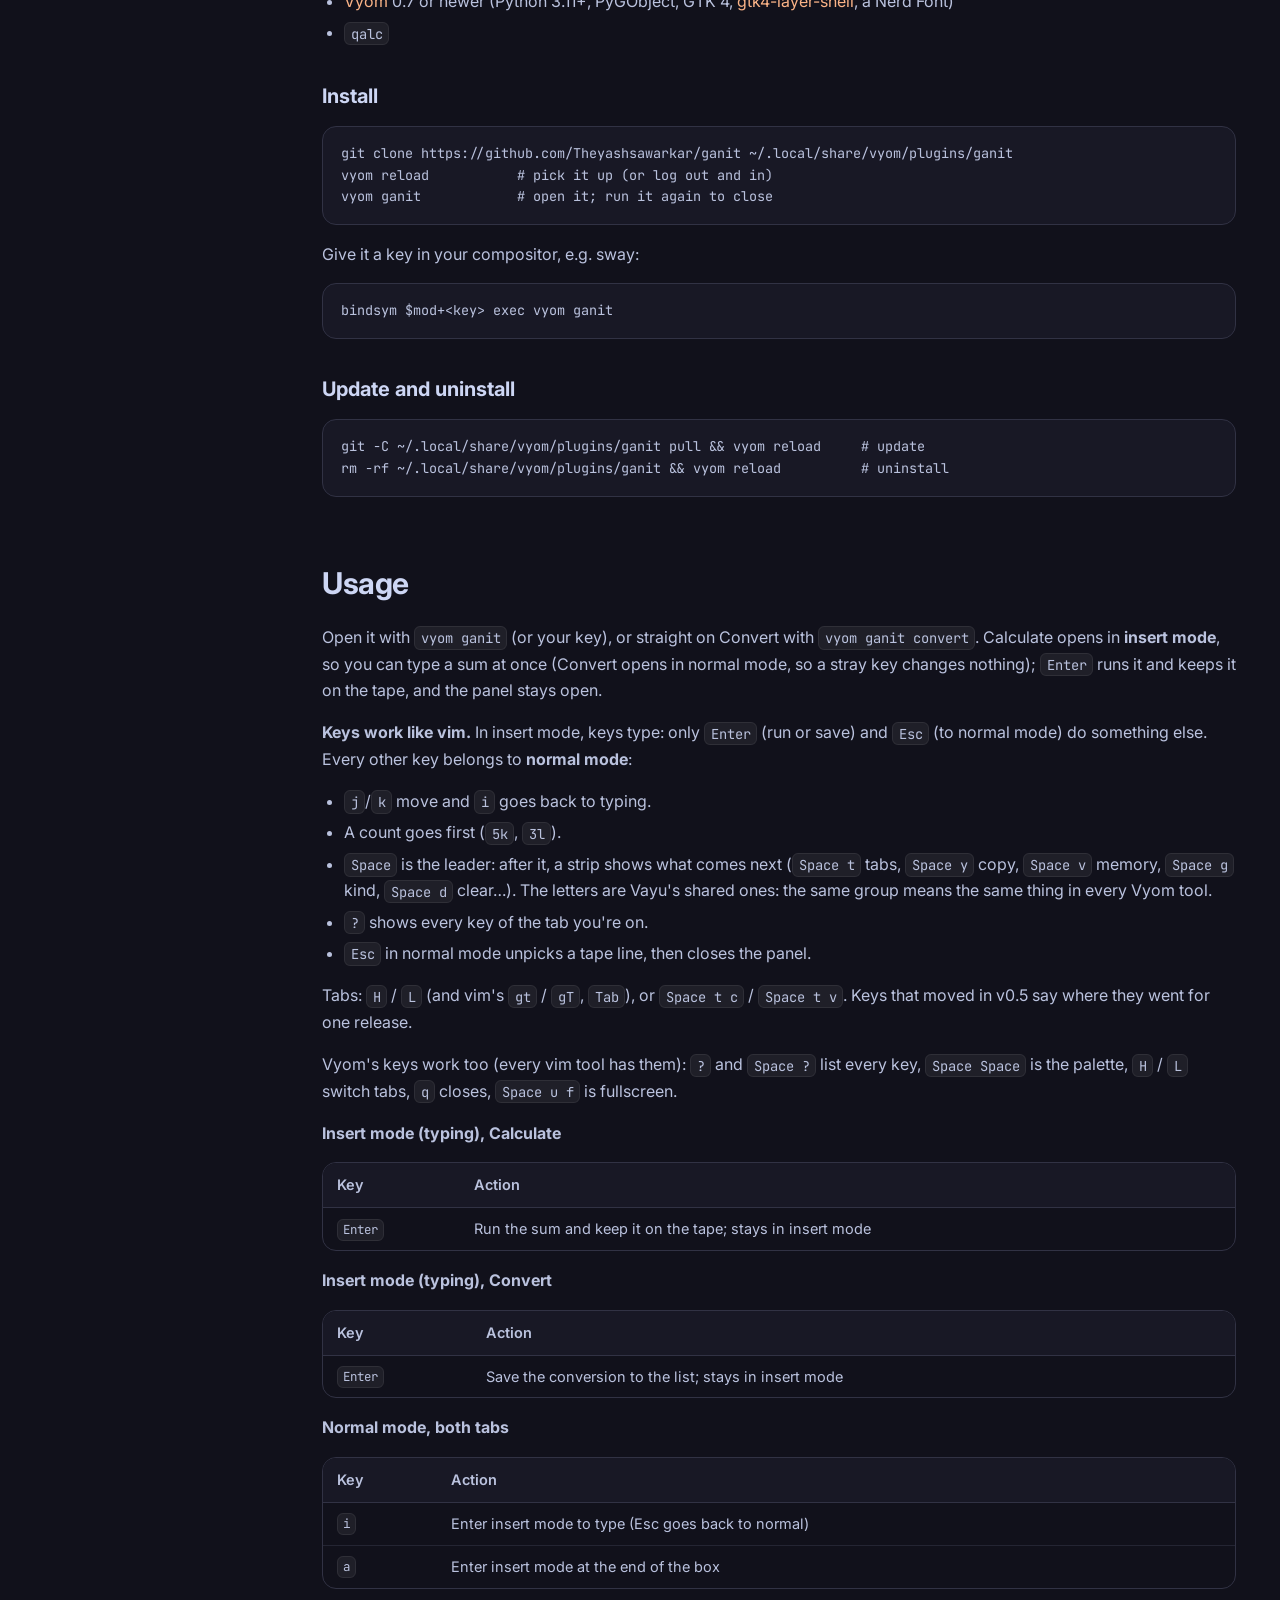
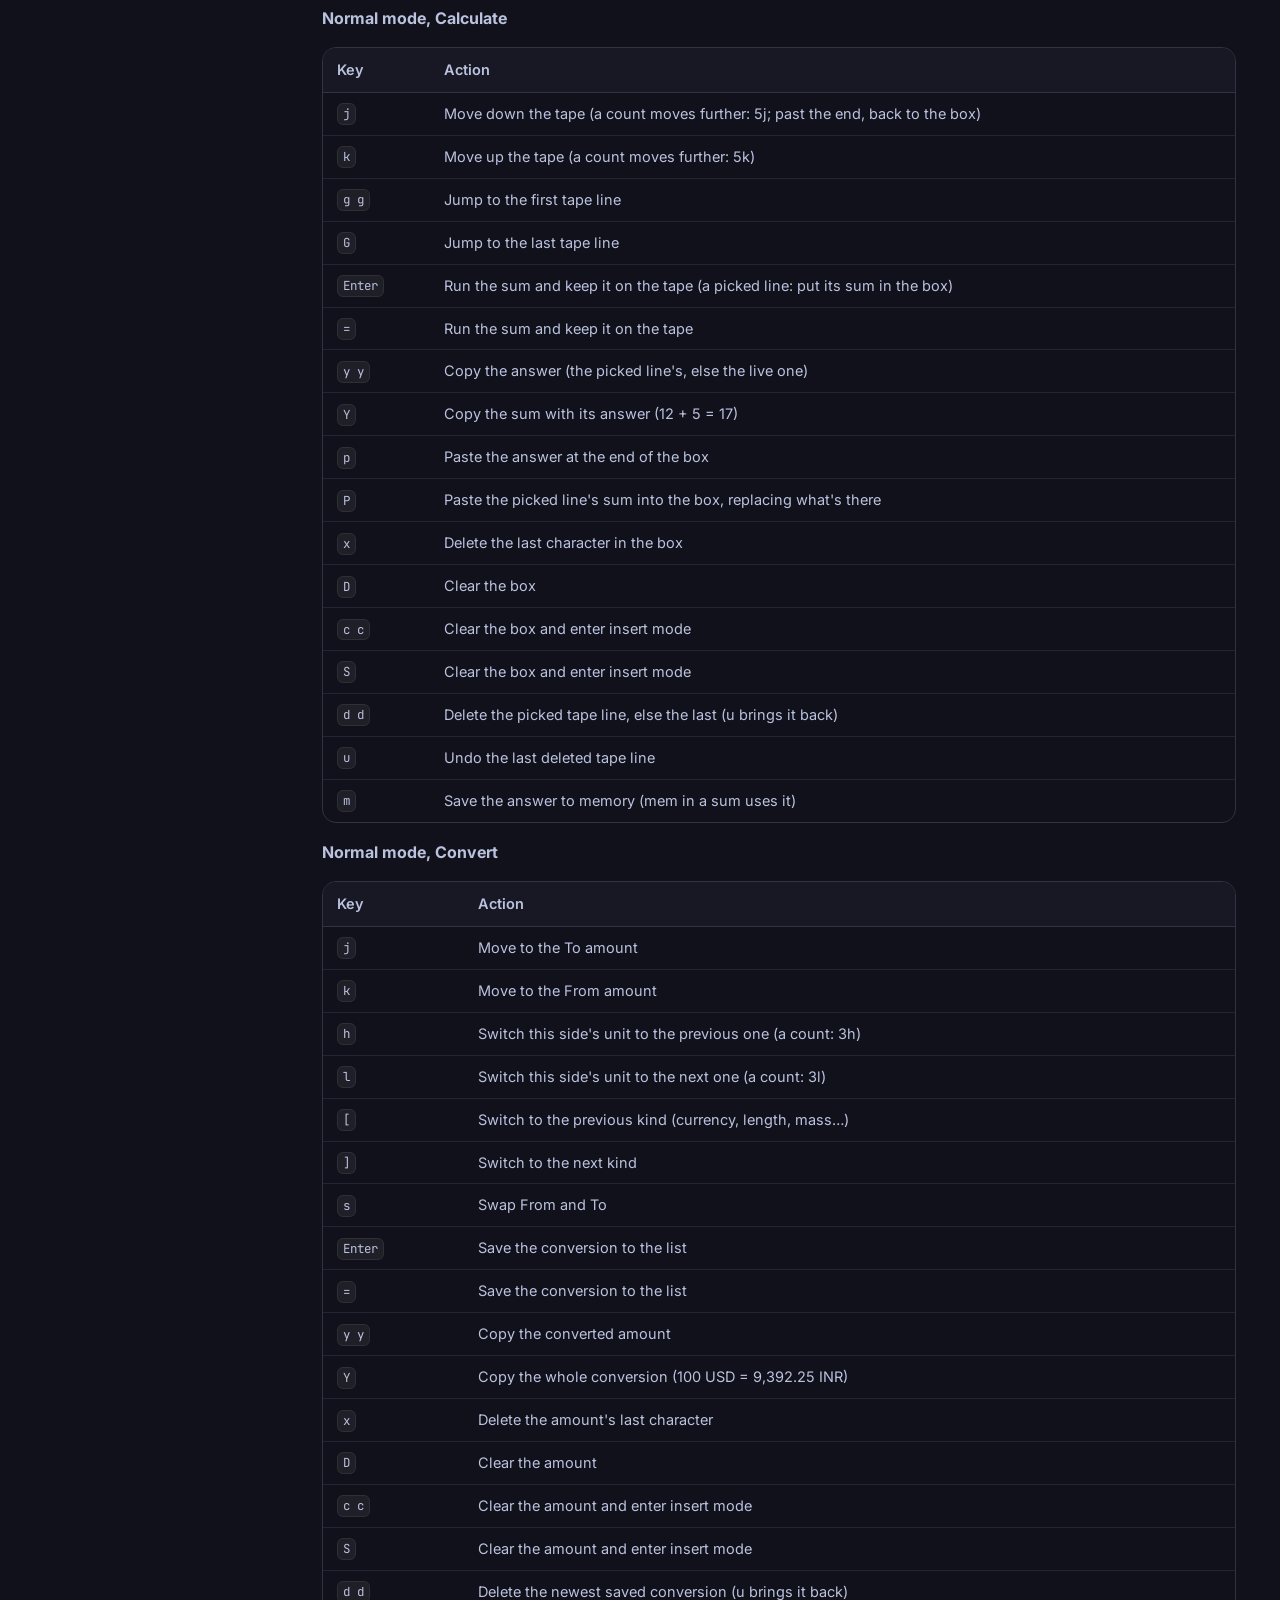
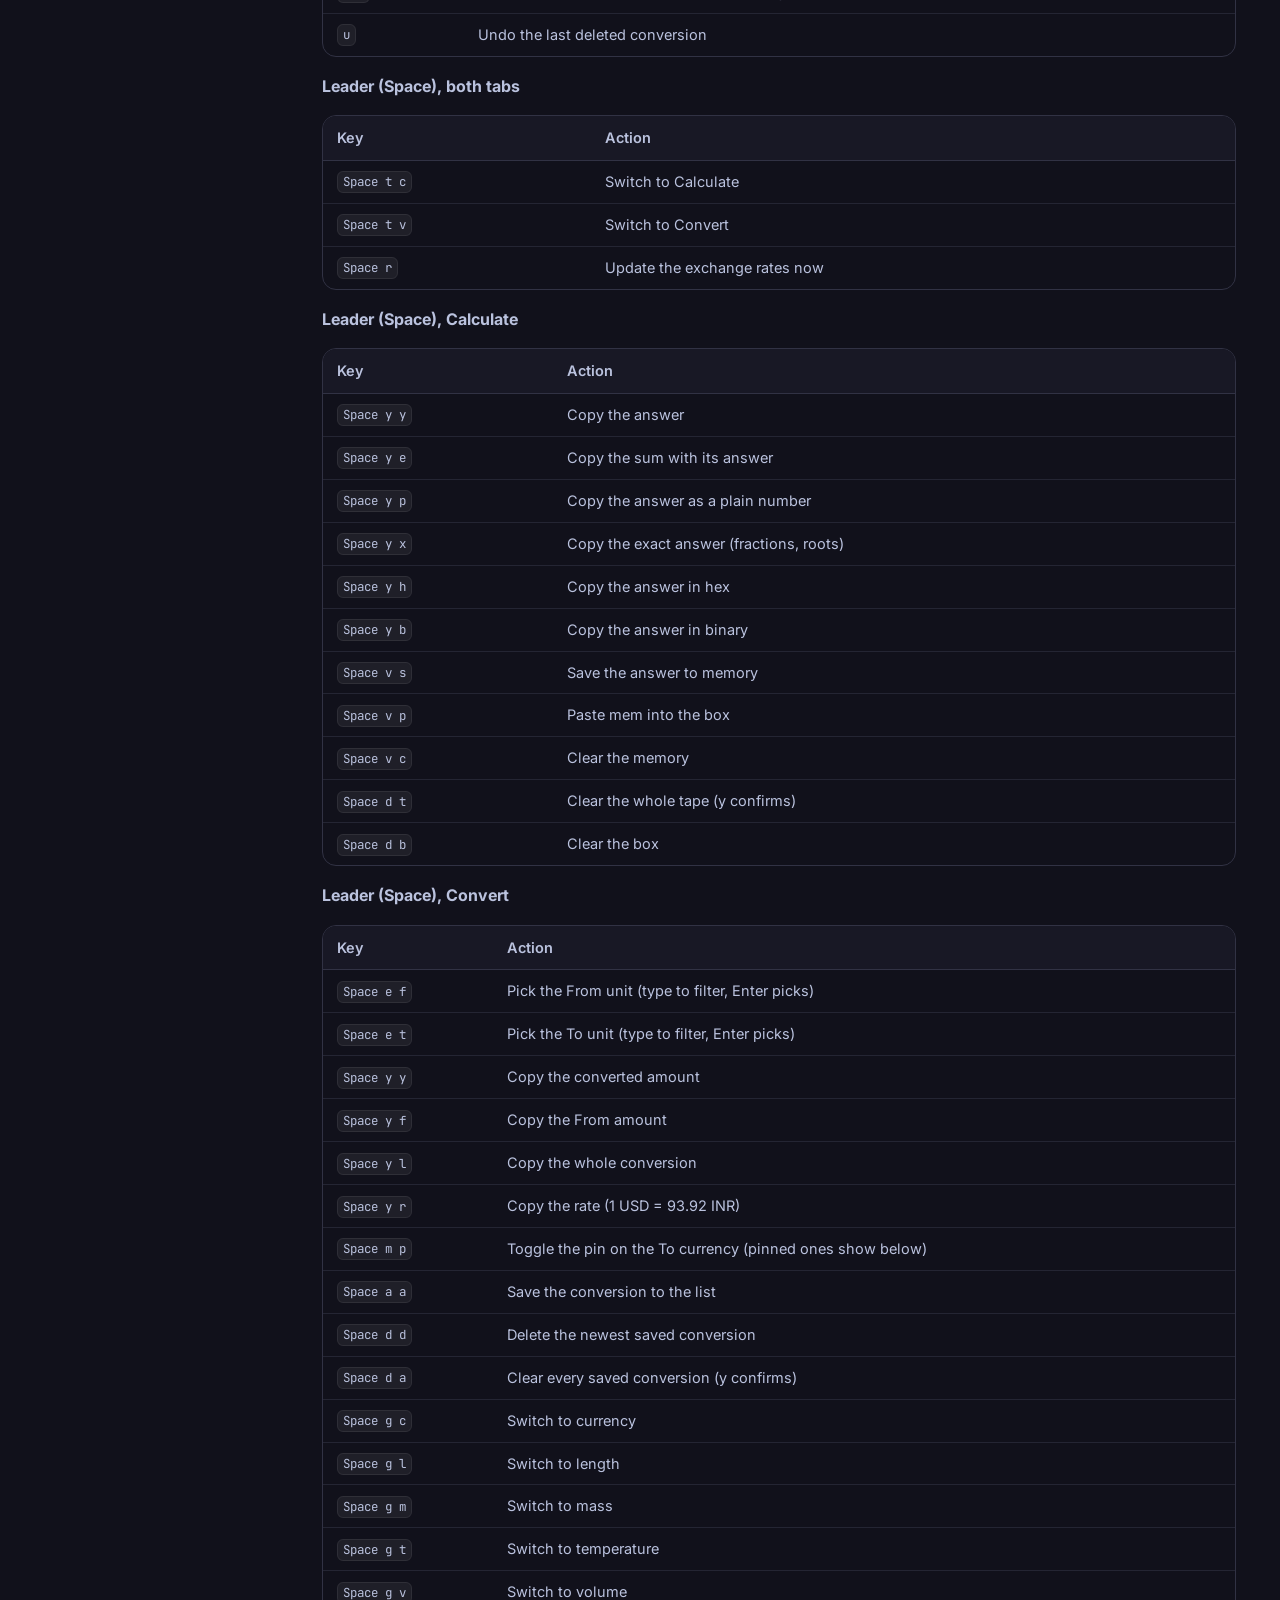
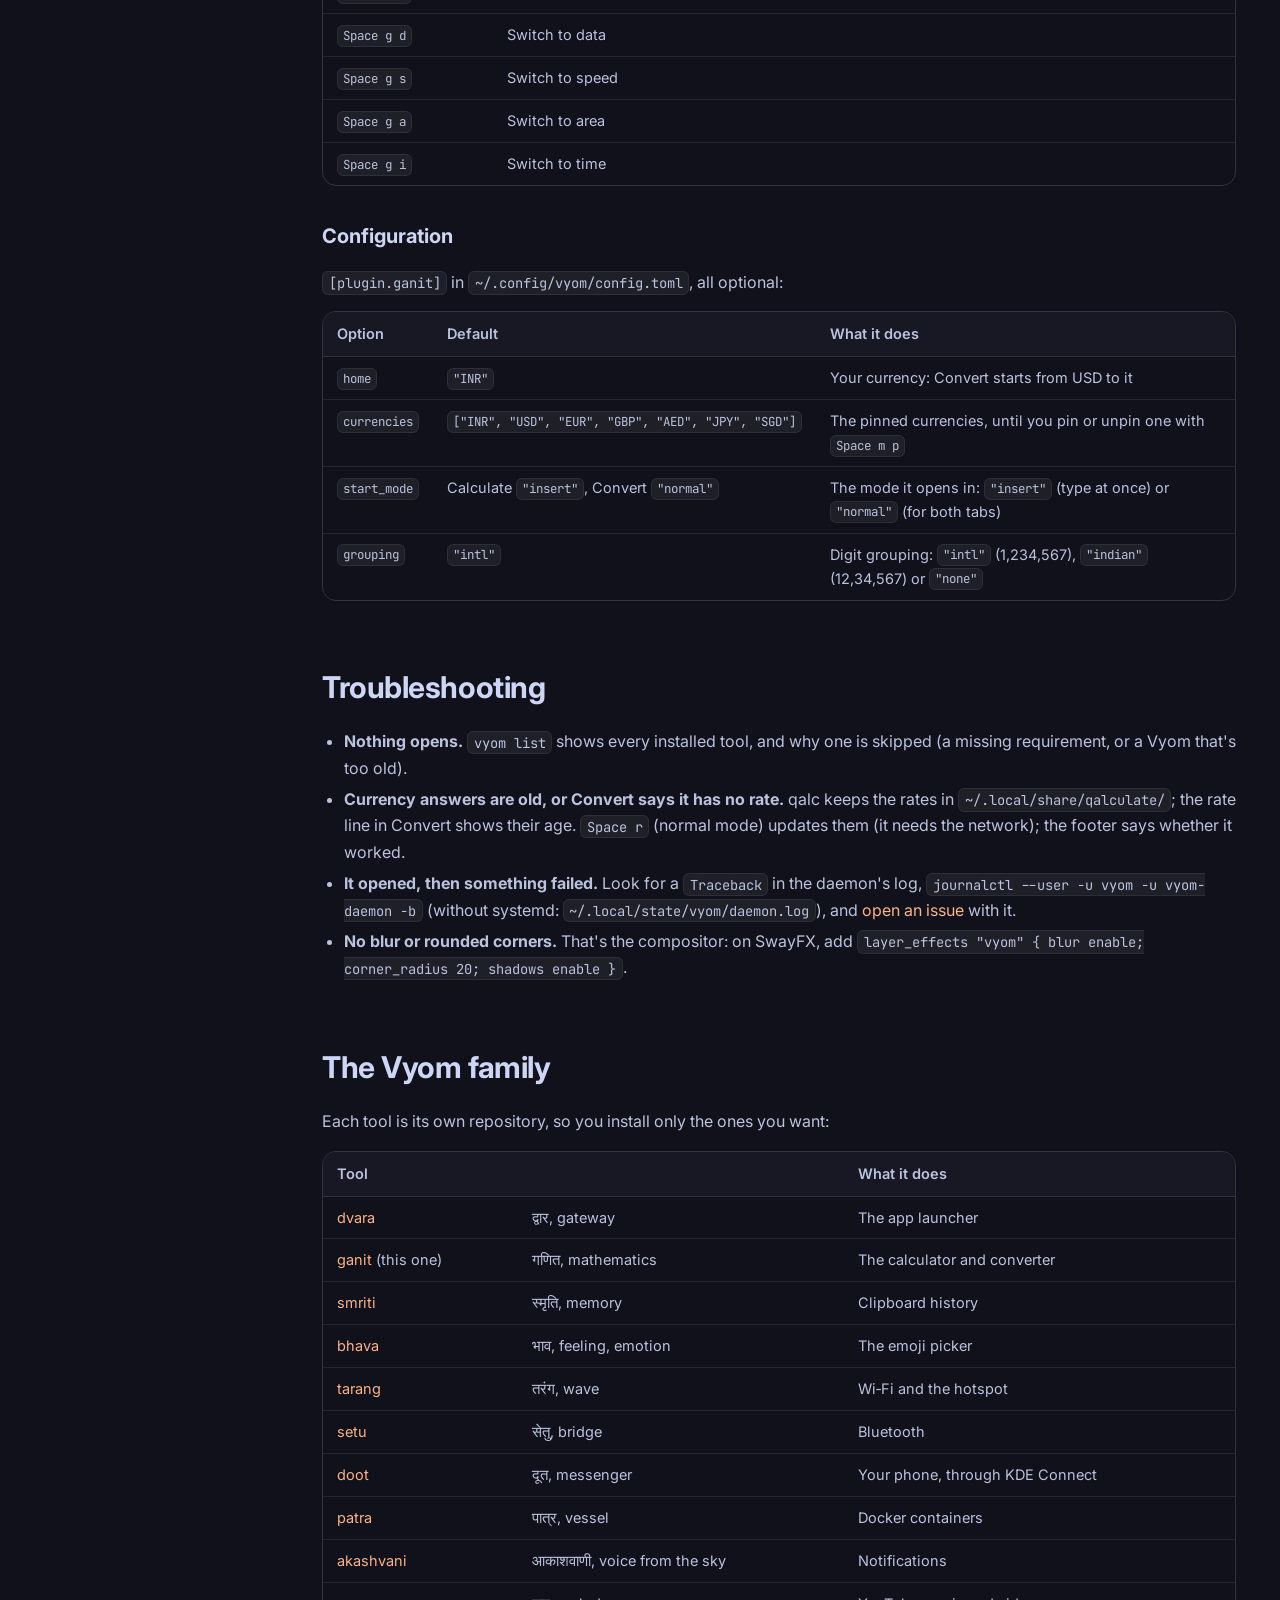
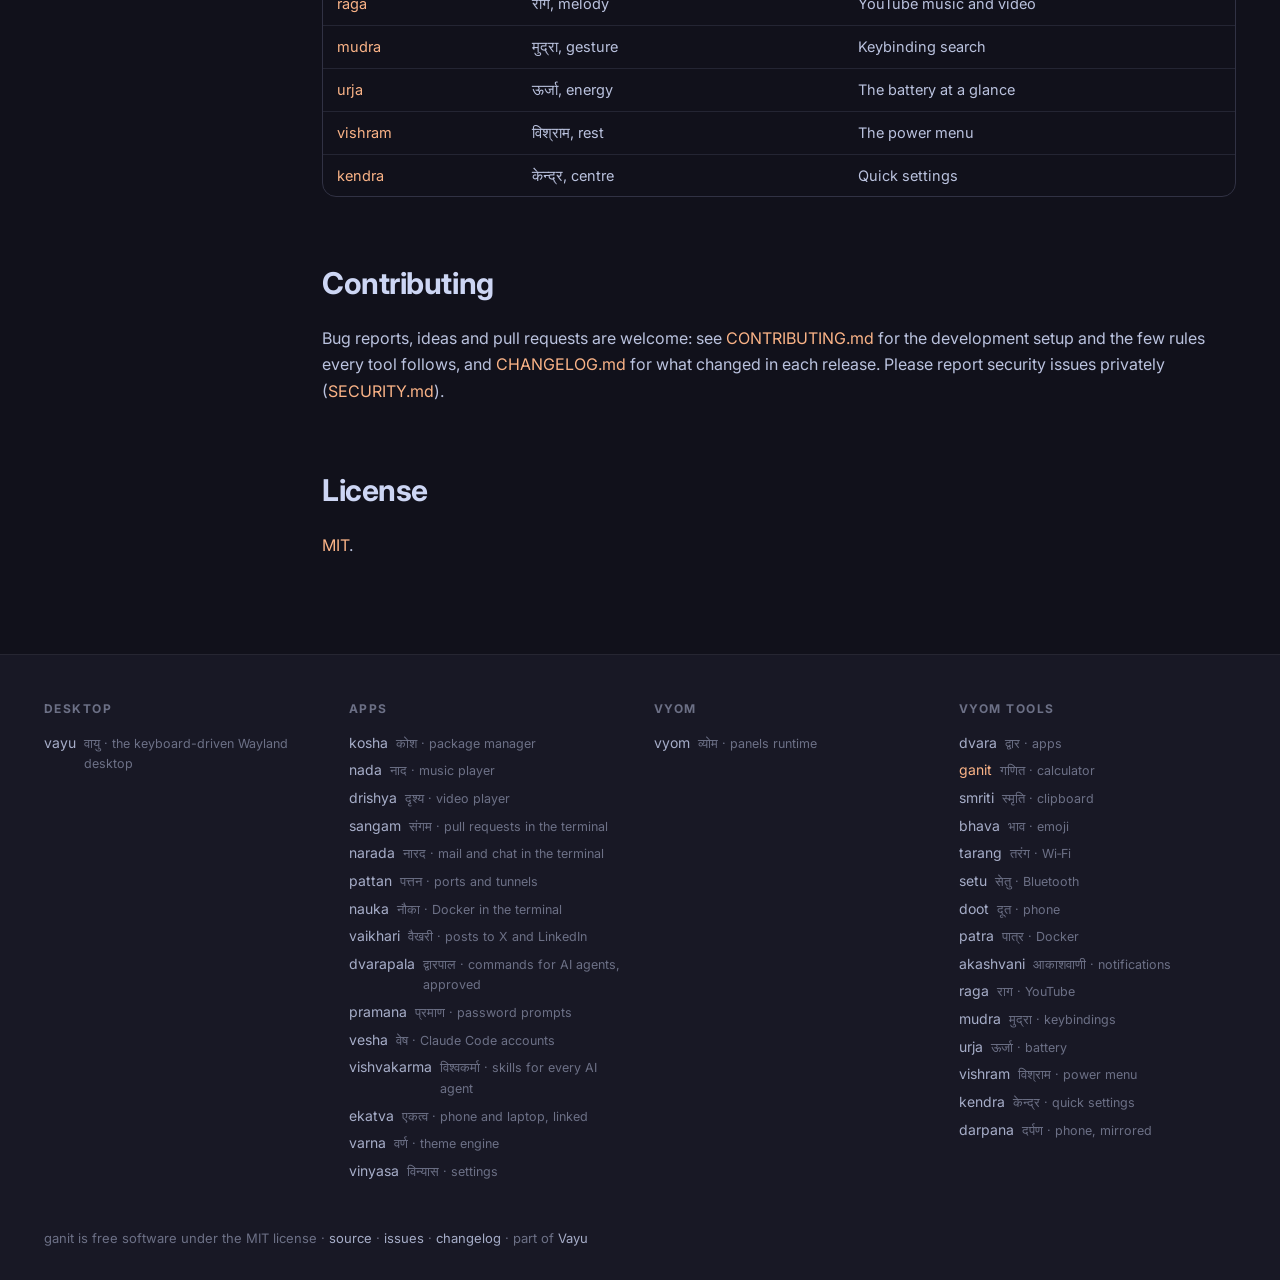
==== commit 052b9e15: "Website: Darpaṇa joins the family list Co-Authored-By: Claude Opus 5.5 <noreply@anthropic.com>" ====
--- a/docs/index.html
+++ b/docs/index.html
@@ -90,7 +90,7 @@
 <h2 id="license"><a class="anchor" href="#license">#</a>License</h2>
 <p><a href="https://github.com/Theyashsawarkar/ganit/blob/main/LICENSE">MIT</a>.</p>
 </article></div>
-<footer><div class="in"><div><h4>Desktop</h4><a href="https://theyashsawarkar.github.io/vayu/" class="">vayu <span>वायु · the keyboard-driven Wayland desktop</span></a></div><div><h4>Apps</h4><a href="https://theyashsawarkar.github.io/kosha/" class="">kosha <span>कोश · package manager</span></a><a href="https://theyashsawarkar.github.io/nada/" class="">nada <span>नाद · music player</span></a><a href="https://theyashsawarkar.github.io/drishya/" class="">drishya <span>दृश्य · video player</span></a><a href="https://theyashsawarkar.github.io/sangam/" class="">sangam <span>संगम · pull requests in the terminal</span></a><a href="https://theyashsawarkar.github.io/narada/" class="">narada <span>नारद · mail and chat in the terminal</span></a><a href="https://theyashsawarkar.github.io/pattan/" class="">pattan <span>पत्तन · ports and tunnels</span></a><a href="https://theyashsawarkar.github.io/nauka/" class="">nauka <span>नौका · Docker in the terminal</span></a><a href="https://theyashsawarkar.github.io/vaikhari/" class="">vaikhari <span>वैखरी · posts to X and LinkedIn</span></a><a href="https://theyashsawarkar.github.io/dvarapala/" class="">dvarapala <span>द्वारपाल · commands for AI agents, approved</span></a><a href="https://theyashsawarkar.github.io/pramana/" class="">pramana <span>प्रमाण · password prompts</span></a><a href="https://theyashsawarkar.github.io/vesha/" class="">vesha <span>वेष · Claude Code accounts</span></a><a href="https://theyashsawarkar.github.io/vishvakarma/" class="">vishvakarma <span>विश्वकर्मा · skills for every AI agent</span></a><a href="https://theyashsawarkar.github.io/ekatva/" class="">ekatva <span>एकत्व · phone and laptop, linked</span></a><a href="https://theyashsawarkar.github.io/varna/" class="">varna <span>वर्ण · theme engine</span></a><a href="https://theyashsawarkar.github.io/vinyasa/" class="">vinyasa <span>विन्यास · settings</span></a></div><div><h4>Vyom</h4><a href="https://theyashsawarkar.github.io/vyom/" class="">vyom <span>व्योम · panels runtime</span></a></div><div><h4>Vyom tools</h4><a href="https://theyashsawarkar.github.io/dvara/" class="">dvara <span>द्वार · apps</span></a><a href="https://theyashsawarkar.github.io/ganit/" class="me">ganit <span>गणित · calculator</span></a><a href="https://theyashsawarkar.github.io/smriti/" class="">smriti <span>स्मृति · clipboard</span></a><a href="https://theyashsawarkar.github.io/bhava/" class="">bhava <span>भाव · emoji</span></a><a href="https://theyashsawarkar.github.io/tarang/" class="">tarang <span>तरंग · Wi‑Fi</span></a><a href="https://theyashsawarkar.github.io/setu/" class="">setu <span>सेतु · Bluetooth</span></a><a href="https://theyashsawarkar.github.io/doot/" class="">doot <span>दूत · phone</span></a><a href="https://theyashsawarkar.github.io/patra/" class="">patra <span>पात्र · Docker</span></a><a href="https://theyashsawarkar.github.io/akashvani/" class="">akashvani <span>आकाशवाणी · notifications</span></a><a href="https://theyashsawarkar.github.io/raga/" class="">raga <span>राग · YouTube</span></a><a href="https://theyashsawarkar.github.io/mudra/" class="">mudra <span>मुद्रा · keybindings</span></a><a href="https://theyashsawarkar.github.io/urja/" class="">urja <span>ऊर्जा · battery</span></a><a href="https://theyashsawarkar.github.io/vishram/" class="">vishram <span>विश्राम · power menu</span></a><a href="https://theyashsawarkar.github.io/kendra/" class="">kendra <span>केन्द्र · quick settings</span></a></div></div>
+<footer><div class="in"><div><h4>Desktop</h4><a href="https://theyashsawarkar.github.io/vayu/" class="">vayu <span>वायु · the keyboard-driven Wayland desktop</span></a></div><div><h4>Apps</h4><a href="https://theyashsawarkar.github.io/kosha/" class="">kosha <span>कोश · package manager</span></a><a href="https://theyashsawarkar.github.io/nada/" class="">nada <span>नाद · music player</span></a><a href="https://theyashsawarkar.github.io/drishya/" class="">drishya <span>दृश्य · video player</span></a><a href="https://theyashsawarkar.github.io/sangam/" class="">sangam <span>संगम · pull requests in the terminal</span></a><a href="https://theyashsawarkar.github.io/narada/" class="">narada <span>नारद · mail and chat in the terminal</span></a><a href="https://theyashsawarkar.github.io/pattan/" class="">pattan <span>पत्तन · ports and tunnels</span></a><a href="https://theyashsawarkar.github.io/nauka/" class="">nauka <span>नौका · Docker in the terminal</span></a><a href="https://theyashsawarkar.github.io/vaikhari/" class="">vaikhari <span>वैखरी · posts to X and LinkedIn</span></a><a href="https://theyashsawarkar.github.io/dvarapala/" class="">dvarapala <span>द्वारपाल · commands for AI agents, approved</span></a><a href="https://theyashsawarkar.github.io/pramana/" class="">pramana <span>प्रमाण · password prompts</span></a><a href="https://theyashsawarkar.github.io/vesha/" class="">vesha <span>वेष · Claude Code accounts</span></a><a href="https://theyashsawarkar.github.io/vishvakarma/" class="">vishvakarma <span>विश्वकर्मा · skills for every AI agent</span></a><a href="https://theyashsawarkar.github.io/ekatva/" class="">ekatva <span>एकत्व · phone and laptop, linked</span></a><a href="https://theyashsawarkar.github.io/varna/" class="">varna <span>वर्ण · theme engine</span></a><a href="https://theyashsawarkar.github.io/vinyasa/" class="">vinyasa <span>विन्यास · settings</span></a></div><div><h4>Vyom</h4><a href="https://theyashsawarkar.github.io/vyom/" class="">vyom <span>व्योम · panels runtime</span></a></div><div><h4>Vyom tools</h4><a href="https://theyashsawarkar.github.io/dvara/" class="">dvara <span>द्वार · apps</span></a><a href="https://theyashsawarkar.github.io/ganit/" class="me">ganit <span>गणित · calculator</span></a><a href="https://theyashsawarkar.github.io/smriti/" class="">smriti <span>स्मृति · clipboard</span></a><a href="https://theyashsawarkar.github.io/bhava/" class="">bhava <span>भाव · emoji</span></a><a href="https://theyashsawarkar.github.io/tarang/" class="">tarang <span>तरंग · Wi‑Fi</span></a><a href="https://theyashsawarkar.github.io/setu/" class="">setu <span>सेतु · Bluetooth</span></a><a href="https://theyashsawarkar.github.io/doot/" class="">doot <span>दूत · phone</span></a><a href="https://theyashsawarkar.github.io/patra/" class="">patra <span>पात्र · Docker</span></a><a href="https://theyashsawarkar.github.io/akashvani/" class="">akashvani <span>आकाशवाणी · notifications</span></a><a href="https://theyashsawarkar.github.io/raga/" class="">raga <span>राग · YouTube</span></a><a href="https://theyashsawarkar.github.io/mudra/" class="">mudra <span>मुद्रा · keybindings</span></a><a href="https://theyashsawarkar.github.io/urja/" class="">urja <span>ऊर्जा · battery</span></a><a href="https://theyashsawarkar.github.io/vishram/" class="">vishram <span>विश्राम · power menu</span></a><a href="https://theyashsawarkar.github.io/kendra/" class="">kendra <span>केन्द्र · quick settings</span></a><a href="https://theyashsawarkar.github.io/darpana/" class="">darpana <span>दर्पण · phone, mirrored</span></a></div></div>
 <div class="bottom">ganit is free software under the MIT license · <a href="https://github.com/Theyashsawarkar/ganit">source</a> · <a href="https://github.com/Theyashsawarkar/ganit/issues">issues</a> · <a href="changelog.html">changelog</a> · part of <a href="https://theyashsawarkar.github.io/vayu/">Vayu</a></div></footer>
 <script>
 document.querySelectorAll('pre.code').forEach(p=>{const b=document.createElement('button');b.className='copy';b.textContent='Copy';
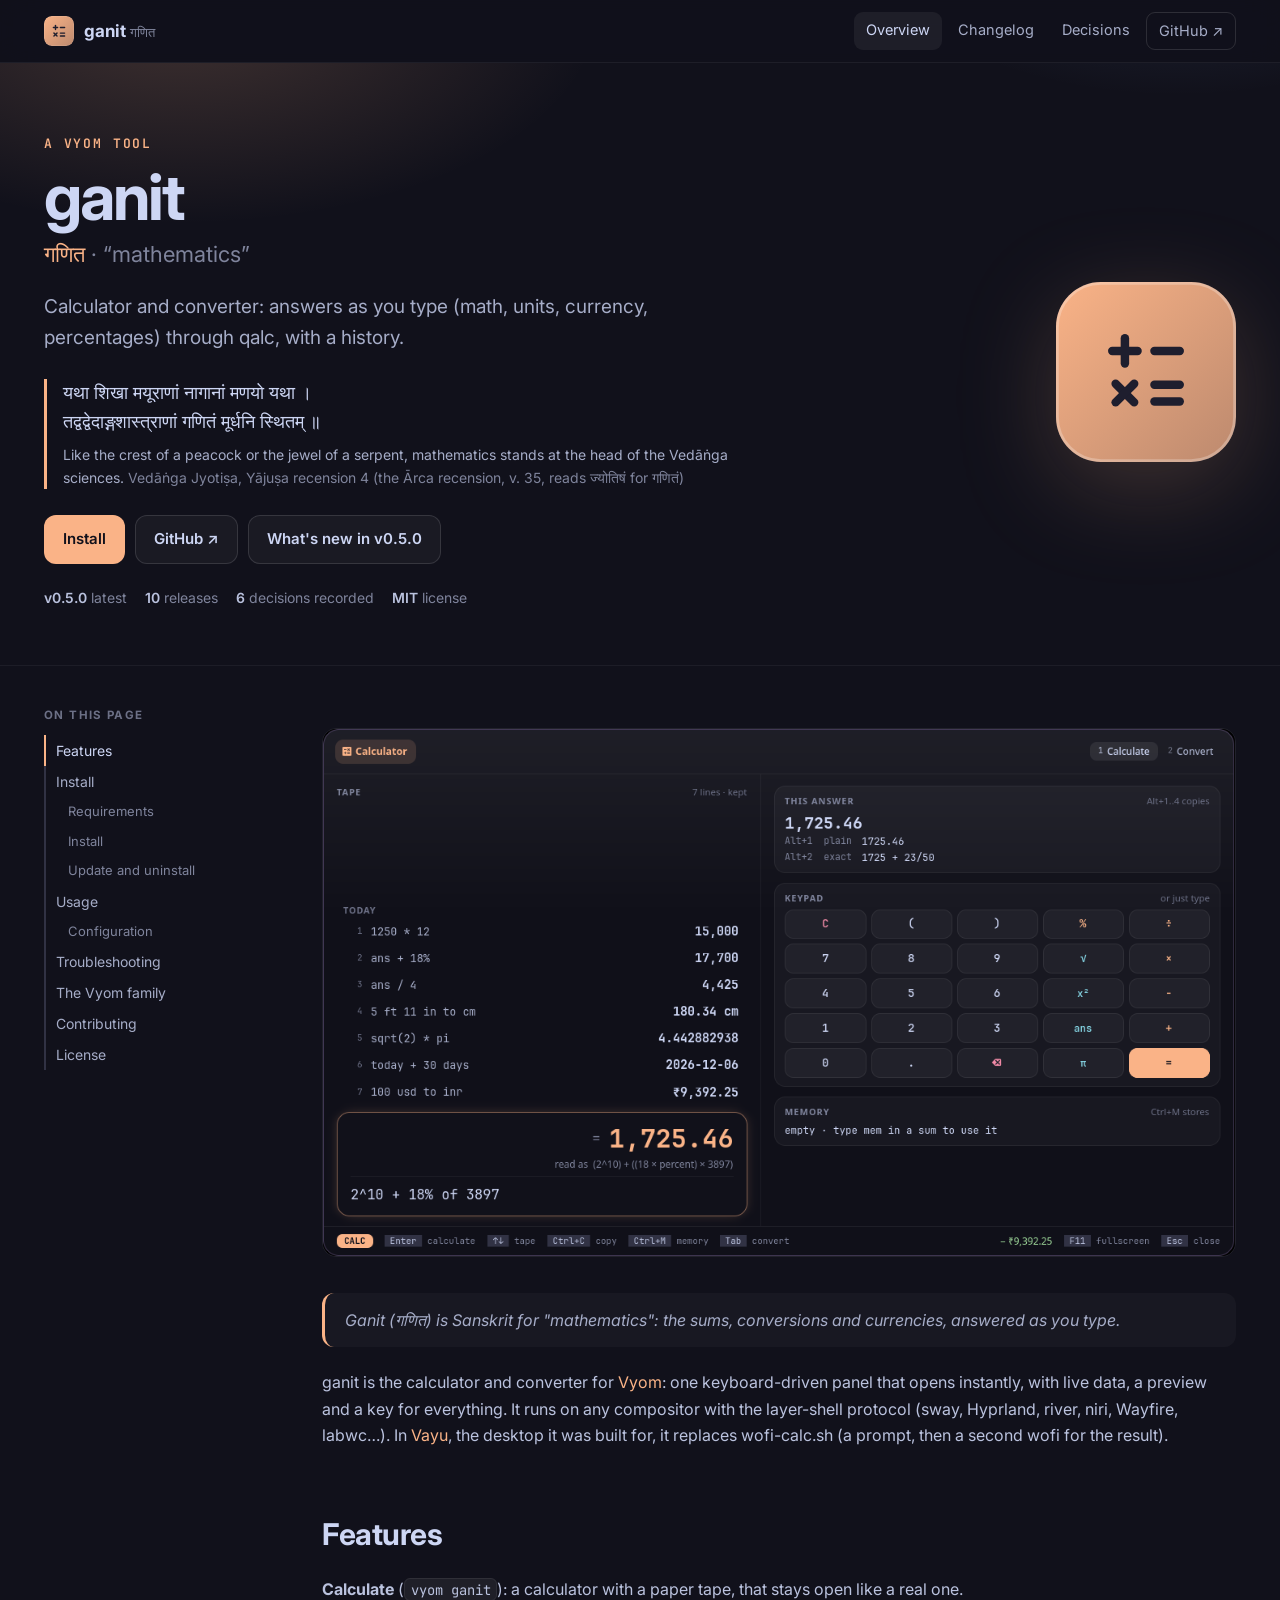
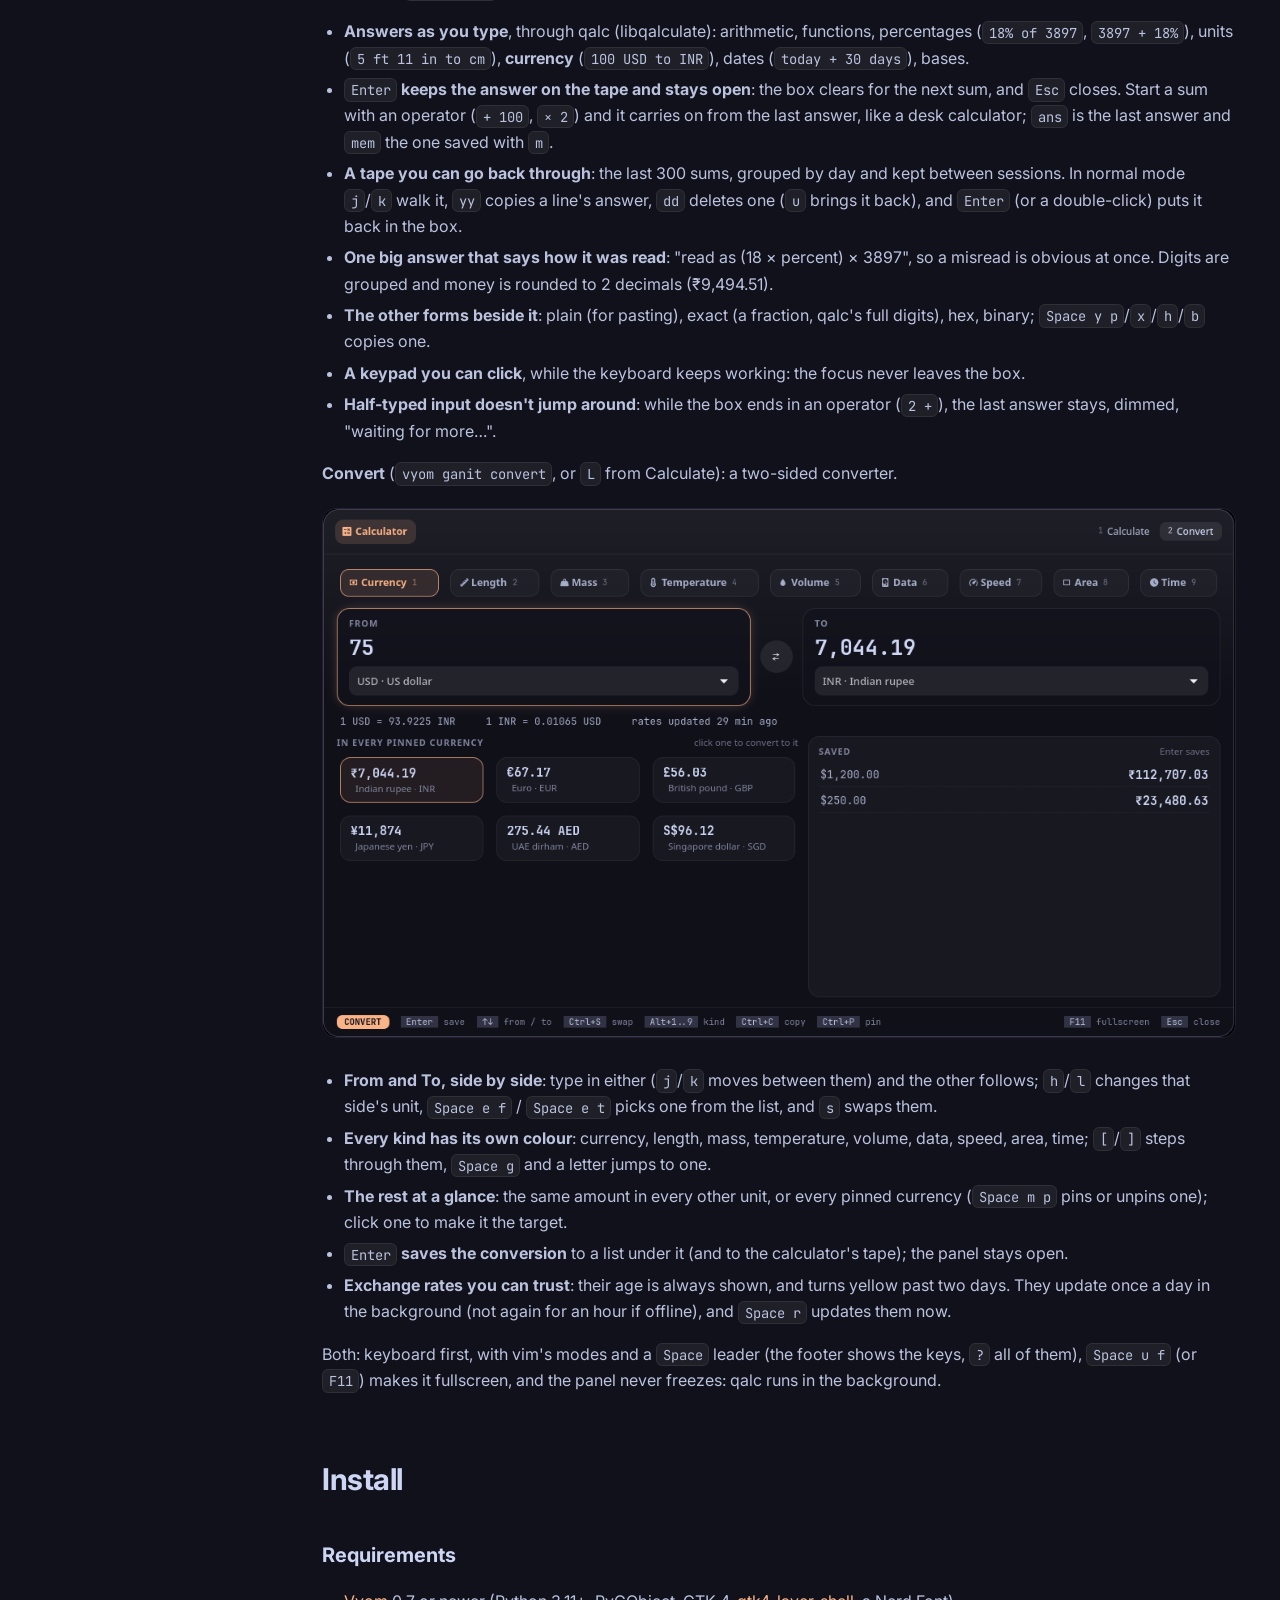
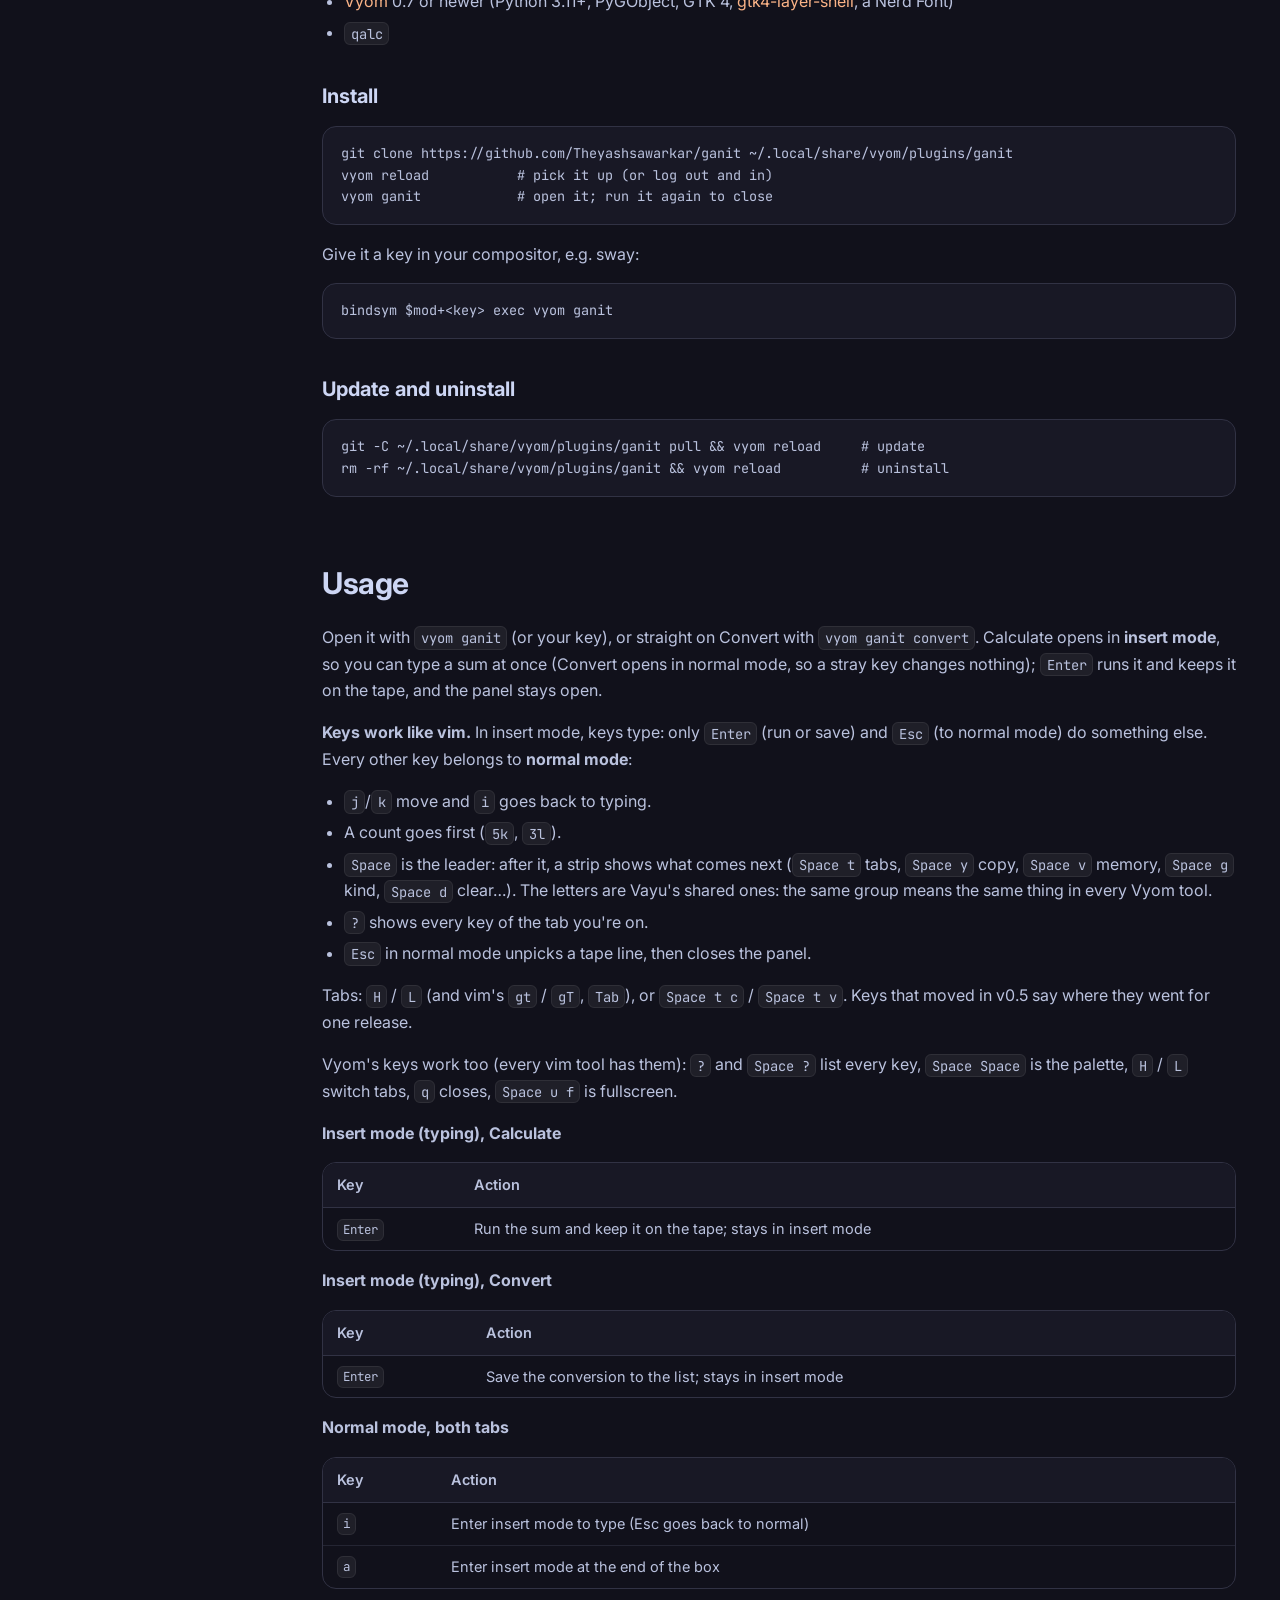
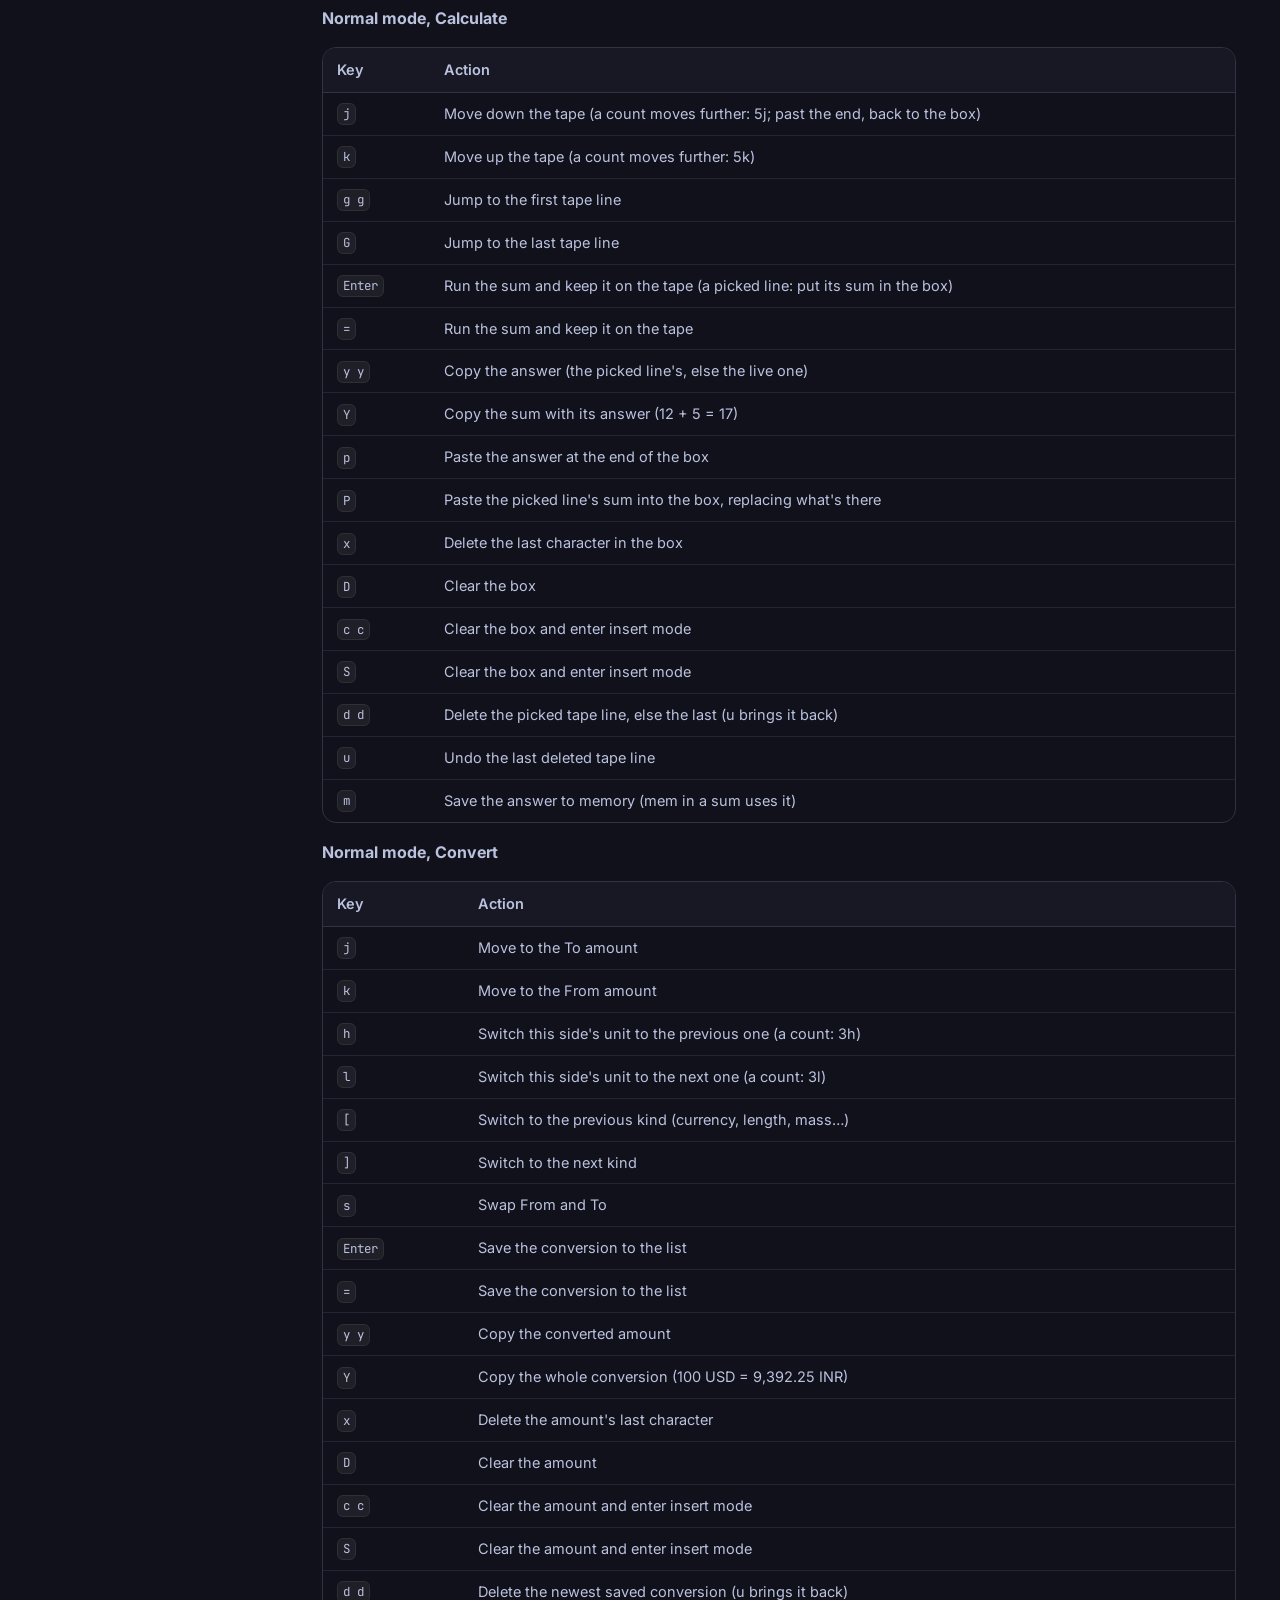
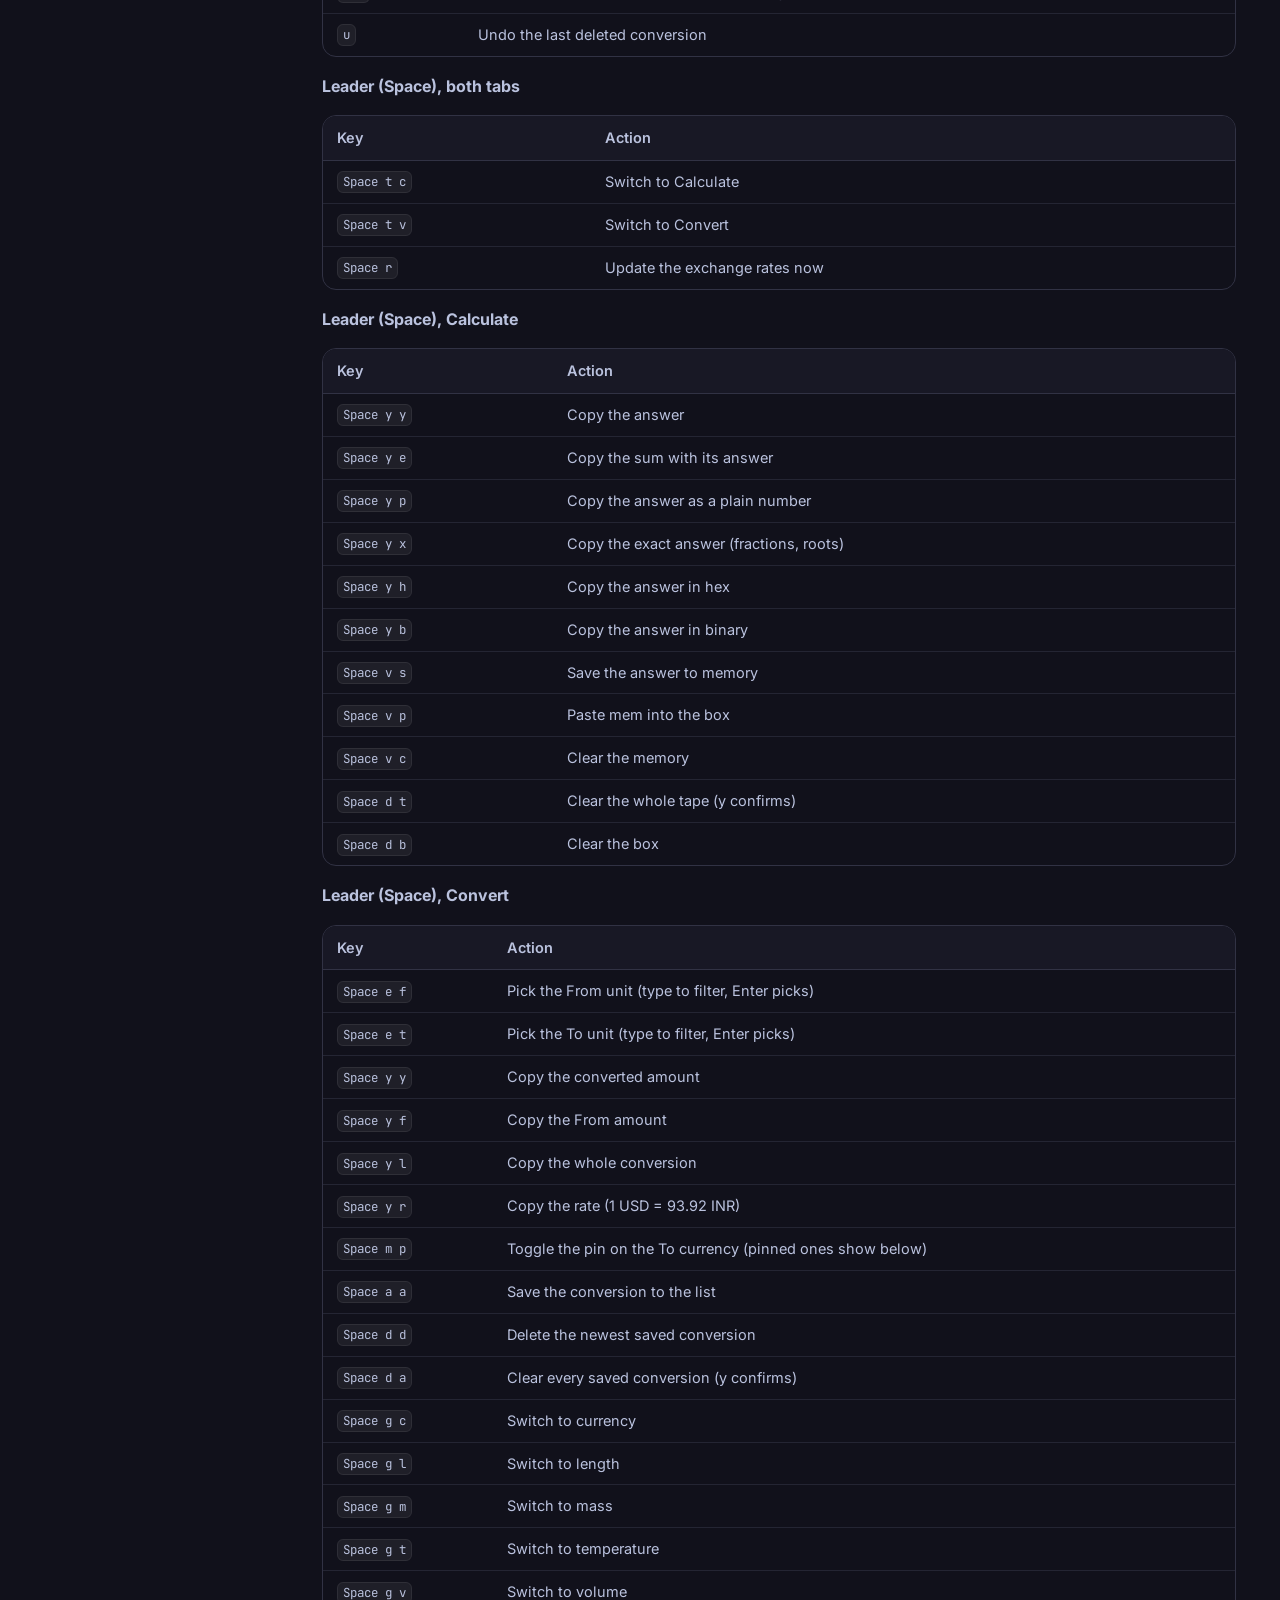
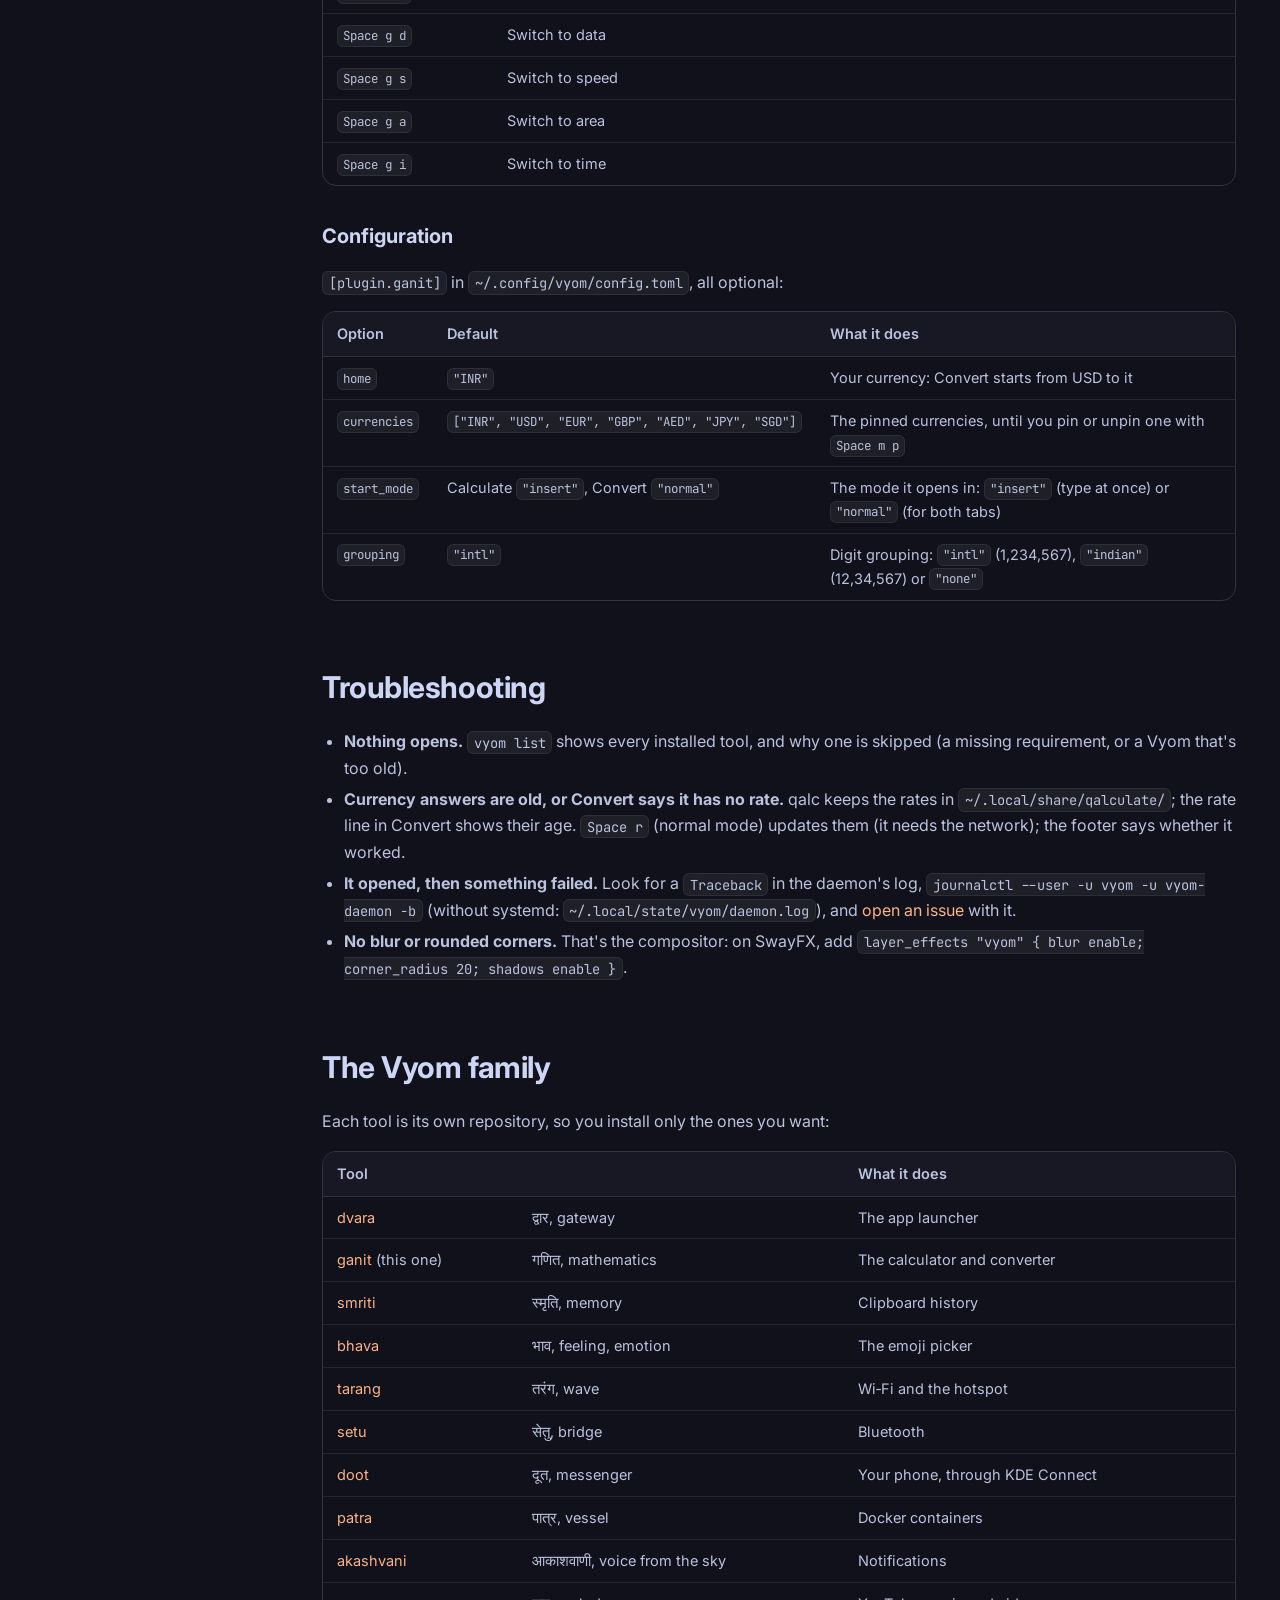
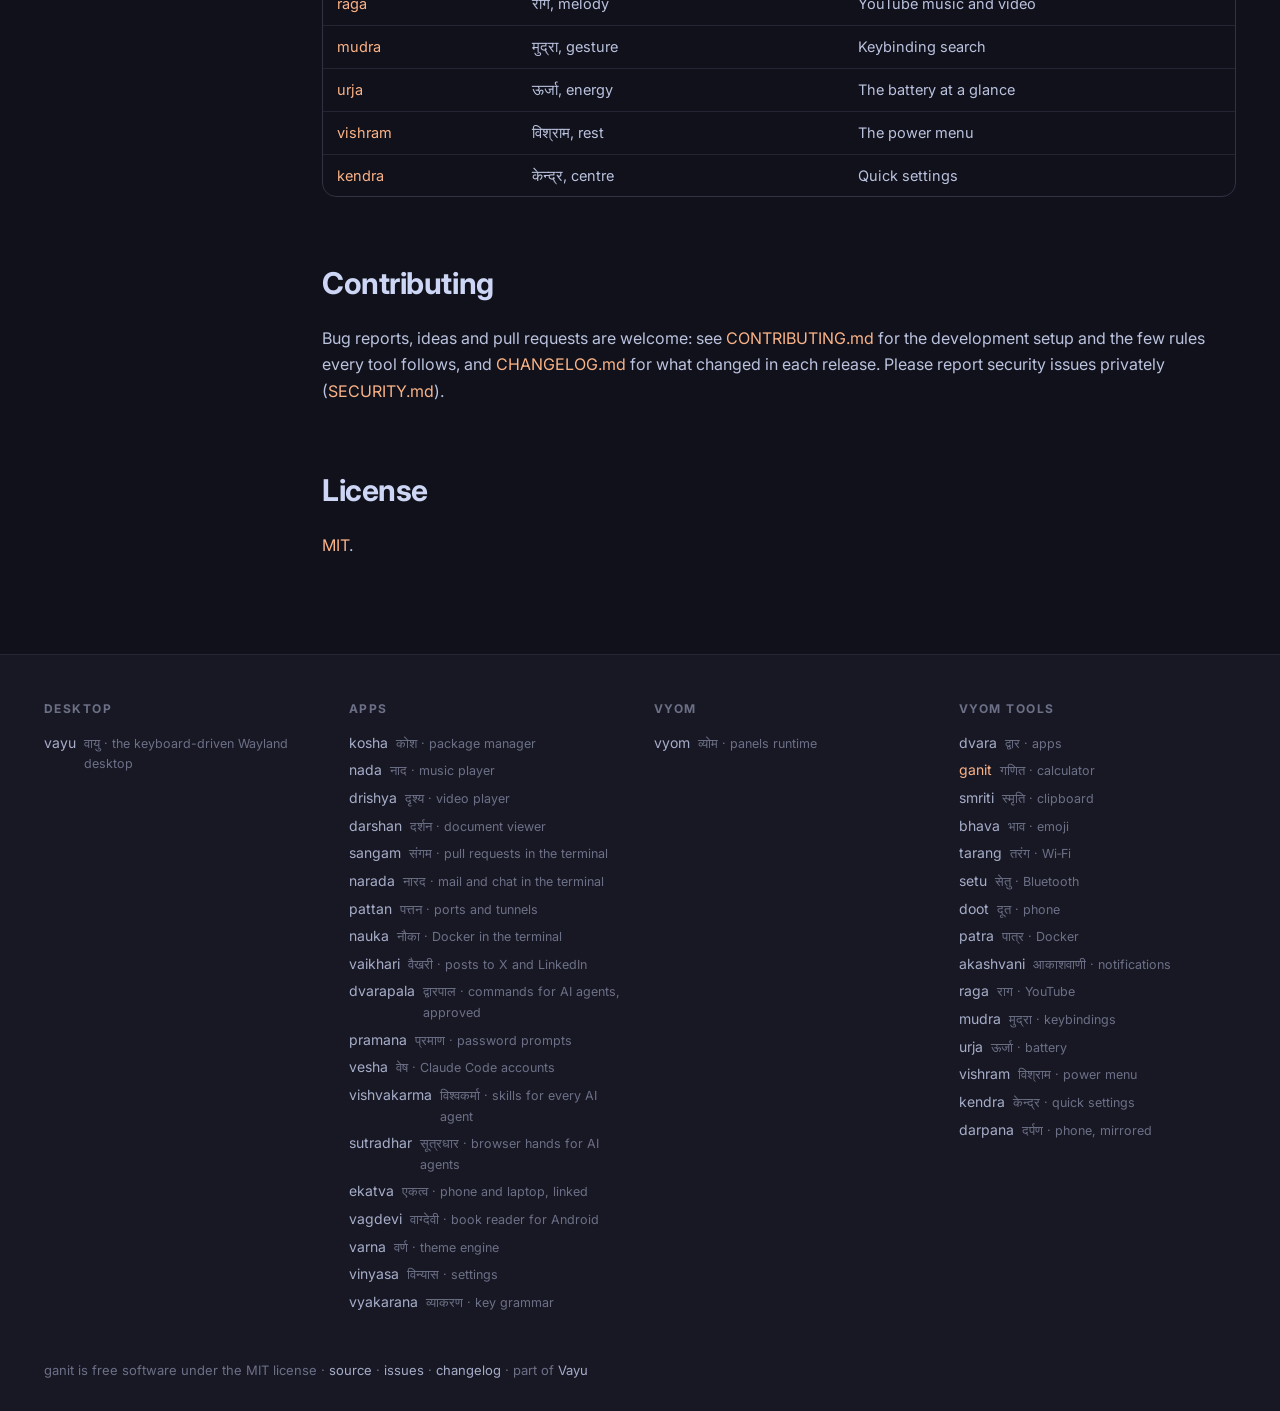
==== commit 57bfa997: "The website moves to ganit.theyashsawarkar.dev Every Vayu tool's site now has its own address on the" ====
--- a/docs/index.html
+++ b/docs/index.html
@@ -90,8 +90,8 @@
 <h2 id="license"><a class="anchor" href="#license">#</a>License</h2>
 <p><a href="https://github.com/Theyashsawarkar/ganit/blob/main/LICENSE">MIT</a>.</p>
 </article></div>
-<footer><div class="in"><div><h4>Desktop</h4><a href="https://theyashsawarkar.github.io/vayu/" class="">vayu <span>वायु · the keyboard-driven Wayland desktop</span></a></div><div><h4>Apps</h4><a href="https://theyashsawarkar.github.io/kosha/" class="">kosha <span>कोश · package manager</span></a><a href="https://theyashsawarkar.github.io/nada/" class="">nada <span>नाद · music player</span></a><a href="https://theyashsawarkar.github.io/drishya/" class="">drishya <span>दृश्य · video player</span></a><a href="https://theyashsawarkar.github.io/sangam/" class="">sangam <span>संगम · pull requests in the terminal</span></a><a href="https://theyashsawarkar.github.io/narada/" class="">narada <span>नारद · mail and chat in the terminal</span></a><a href="https://theyashsawarkar.github.io/pattan/" class="">pattan <span>पत्तन · ports and tunnels</span></a><a href="https://theyashsawarkar.github.io/nauka/" class="">nauka <span>नौका · Docker in the terminal</span></a><a href="https://theyashsawarkar.github.io/vaikhari/" class="">vaikhari <span>वैखरी · posts to X and LinkedIn</span></a><a href="https://theyashsawarkar.github.io/dvarapala/" class="">dvarapala <span>द्वारपाल · commands for AI agents, approved</span></a><a href="https://theyashsawarkar.github.io/pramana/" class="">pramana <span>प्रमाण · password prompts</span></a><a href="https://theyashsawarkar.github.io/vesha/" class="">vesha <span>वेष · Claude Code accounts</span></a><a href="https://theyashsawarkar.github.io/vishvakarma/" class="">vishvakarma <span>विश्वकर्मा · skills for every AI agent</span></a><a href="https://theyashsawarkar.github.io/ekatva/" class="">ekatva <span>एकत्व · phone and laptop, linked</span></a><a href="https://theyashsawarkar.github.io/varna/" class="">varna <span>वर्ण · theme engine</span></a><a href="https://theyashsawarkar.github.io/vinyasa/" class="">vinyasa <span>विन्यास · settings</span></a></div><div><h4>Vyom</h4><a href="https://theyashsawarkar.github.io/vyom/" class="">vyom <span>व्योम · panels runtime</span></a></div><div><h4>Vyom tools</h4><a href="https://theyashsawarkar.github.io/dvara/" class="">dvara <span>द्वार · apps</span></a><a href="https://theyashsawarkar.github.io/ganit/" class="me">ganit <span>गणित · calculator</span></a><a href="https://theyashsawarkar.github.io/smriti/" class="">smriti <span>स्मृति · clipboard</span></a><a href="https://theyashsawarkar.github.io/bhava/" class="">bhava <span>भाव · emoji</span></a><a href="https://theyashsawarkar.github.io/tarang/" class="">tarang <span>तरंग · Wi‑Fi</span></a><a href="https://theyashsawarkar.github.io/setu/" class="">setu <span>सेतु · Bluetooth</span></a><a href="https://theyashsawarkar.github.io/doot/" class="">doot <span>दूत · phone</span></a><a href="https://theyashsawarkar.github.io/patra/" class="">patra <span>पात्र · Docker</span></a><a href="https://theyashsawarkar.github.io/akashvani/" class="">akashvani <span>आकाशवाणी · notifications</span></a><a href="https://theyashsawarkar.github.io/raga/" class="">raga <span>राग · YouTube</span></a><a href="https://theyashsawarkar.github.io/mudra/" class="">mudra <span>मुद्रा · keybindings</span></a><a href="https://theyashsawarkar.github.io/urja/" class="">urja <span>ऊर्जा · battery</span></a><a href="https://theyashsawarkar.github.io/vishram/" class="">vishram <span>विश्राम · power menu</span></a><a href="https://theyashsawarkar.github.io/kendra/" class="">kendra <span>केन्द्र · quick settings</span></a><a href="https://theyashsawarkar.github.io/darpana/" class="">darpana <span>दर्पण · phone, mirrored</span></a></div></div>
-<div class="bottom">ganit is free software under the MIT license · <a href="https://github.com/Theyashsawarkar/ganit">source</a> · <a href="https://github.com/Theyashsawarkar/ganit/issues">issues</a> · <a href="changelog.html">changelog</a> · part of <a href="https://theyashsawarkar.github.io/vayu/">Vayu</a></div></footer>
+<footer><div class="in"><div><h4>Desktop</h4><a href="https://vayu.theyashsawarkar.dev/" class="">vayu <span>वायु · the keyboard-driven Wayland desktop</span></a></div><div><h4>Apps</h4><a href="https://kosha.theyashsawarkar.dev/" class="">kosha <span>कोश · package manager</span></a><a href="https://nada.theyashsawarkar.dev/" class="">nada <span>नाद · music player</span></a><a href="https://drishya.theyashsawarkar.dev/" class="">drishya <span>दृश्य · video player</span></a><a href="https://darshan.theyashsawarkar.dev/" class="">darshan <span>दर्शन · document viewer</span></a><a href="https://sangam.theyashsawarkar.dev/" class="">sangam <span>संगम · pull requests in the terminal</span></a><a href="https://narada.theyashsawarkar.dev/" class="">narada <span>नारद · mail and chat in the terminal</span></a><a href="https://pattan.theyashsawarkar.dev/" class="">pattan <span>पत्तन · ports and tunnels</span></a><a href="https://nauka.theyashsawarkar.dev/" class="">nauka <span>नौका · Docker in the terminal</span></a><a href="https://vaikhari.theyashsawarkar.dev/" class="">vaikhari <span>वैखरी · posts to X and LinkedIn</span></a><a href="https://dvarapala.theyashsawarkar.dev/" class="">dvarapala <span>द्वारपाल · commands for AI agents, approved</span></a><a href="https://pramana.theyashsawarkar.dev/" class="">pramana <span>प्रमाण · password prompts</span></a><a href="https://vesha.theyashsawarkar.dev/" class="">vesha <span>वेष · Claude Code accounts</span></a><a href="https://vishvakarma.theyashsawarkar.dev/" class="">vishvakarma <span>विश्वकर्मा · skills for every AI agent</span></a><a href="https://sutradhar.theyashsawarkar.dev/" class="">sutradhar <span>सूत्रधार · browser hands for AI agents</span></a><a href="https://ekatva.theyashsawarkar.dev/" class="">ekatva <span>एकत्व · phone and laptop, linked</span></a><a href="https://vagdevi.theyashsawarkar.dev/" class="">vagdevi <span>वाग्देवी · book reader for Android</span></a><a href="https://varna.theyashsawarkar.dev/" class="">varna <span>वर्ण · theme engine</span></a><a href="https://vinyasa.theyashsawarkar.dev/" class="">vinyasa <span>विन्यास · settings</span></a><a href="https://vyakarana.theyashsawarkar.dev/" class="">vyakarana <span>व्याकरण · key grammar</span></a></div><div><h4>Vyom</h4><a href="https://vyom.theyashsawarkar.dev/" class="">vyom <span>व्योम · panels runtime</span></a></div><div><h4>Vyom tools</h4><a href="https://dvara.theyashsawarkar.dev/" class="">dvara <span>द्वार · apps</span></a><a href="https://ganit.theyashsawarkar.dev/" class="me">ganit <span>गणित · calculator</span></a><a href="https://smriti.theyashsawarkar.dev/" class="">smriti <span>स्मृति · clipboard</span></a><a href="https://bhava.theyashsawarkar.dev/" class="">bhava <span>भाव · emoji</span></a><a href="https://tarang.theyashsawarkar.dev/" class="">tarang <span>तरंग · Wi‑Fi</span></a><a href="https://setu.theyashsawarkar.dev/" class="">setu <span>सेतु · Bluetooth</span></a><a href="https://doot.theyashsawarkar.dev/" class="">doot <span>दूत · phone</span></a><a href="https://patra.theyashsawarkar.dev/" class="">patra <span>पात्र · Docker</span></a><a href="https://akashvani.theyashsawarkar.dev/" class="">akashvani <span>आकाशवाणी · notifications</span></a><a href="https://raga.theyashsawarkar.dev/" class="">raga <span>राग · YouTube</span></a><a href="https://mudra.theyashsawarkar.dev/" class="">mudra <span>मुद्रा · keybindings</span></a><a href="https://urja.theyashsawarkar.dev/" class="">urja <span>ऊर्जा · battery</span></a><a href="https://vishram.theyashsawarkar.dev/" class="">vishram <span>विश्राम · power menu</span></a><a href="https://kendra.theyashsawarkar.dev/" class="">kendra <span>केन्द्र · quick settings</span></a><a href="https://darpana.theyashsawarkar.dev/" class="">darpana <span>दर्पण · phone, mirrored</span></a></div></div>
+<div class="bottom">ganit is free software under the MIT license · <a href="https://github.com/Theyashsawarkar/ganit">source</a> · <a href="https://github.com/Theyashsawarkar/ganit/issues">issues</a> · <a href="changelog.html">changelog</a> · part of <a href="https://vayu.theyashsawarkar.dev/">Vayu</a></div></footer>
 <script>
 document.querySelectorAll('pre.code').forEach(p=>{const b=document.createElement('button');b.className='copy';b.textContent='Copy';
 b.onclick=()=>{navigator.clipboard.writeText(p.innerText.replace(/^Copy/,'')).then(()=>{b.textContent='Copied';setTimeout(()=>b.textContent='Copy',1200)})};p.appendChild(b)});
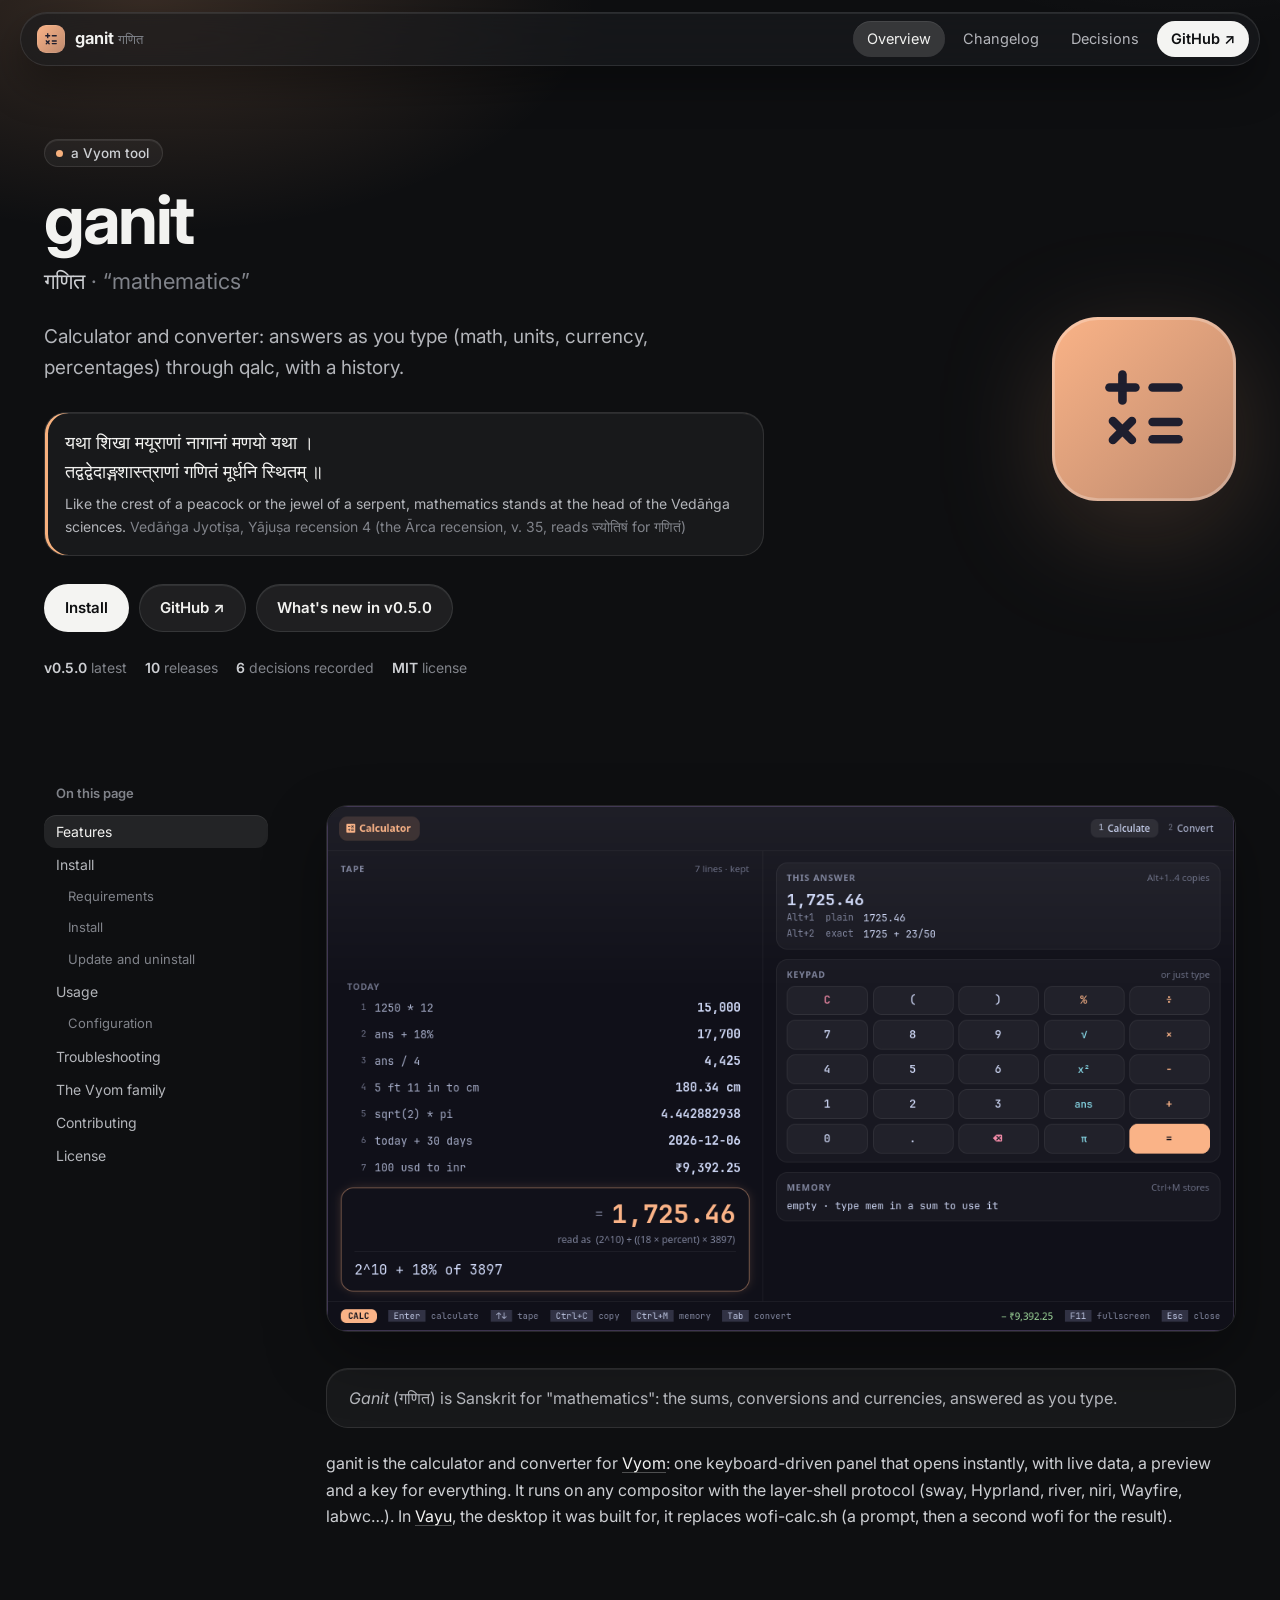
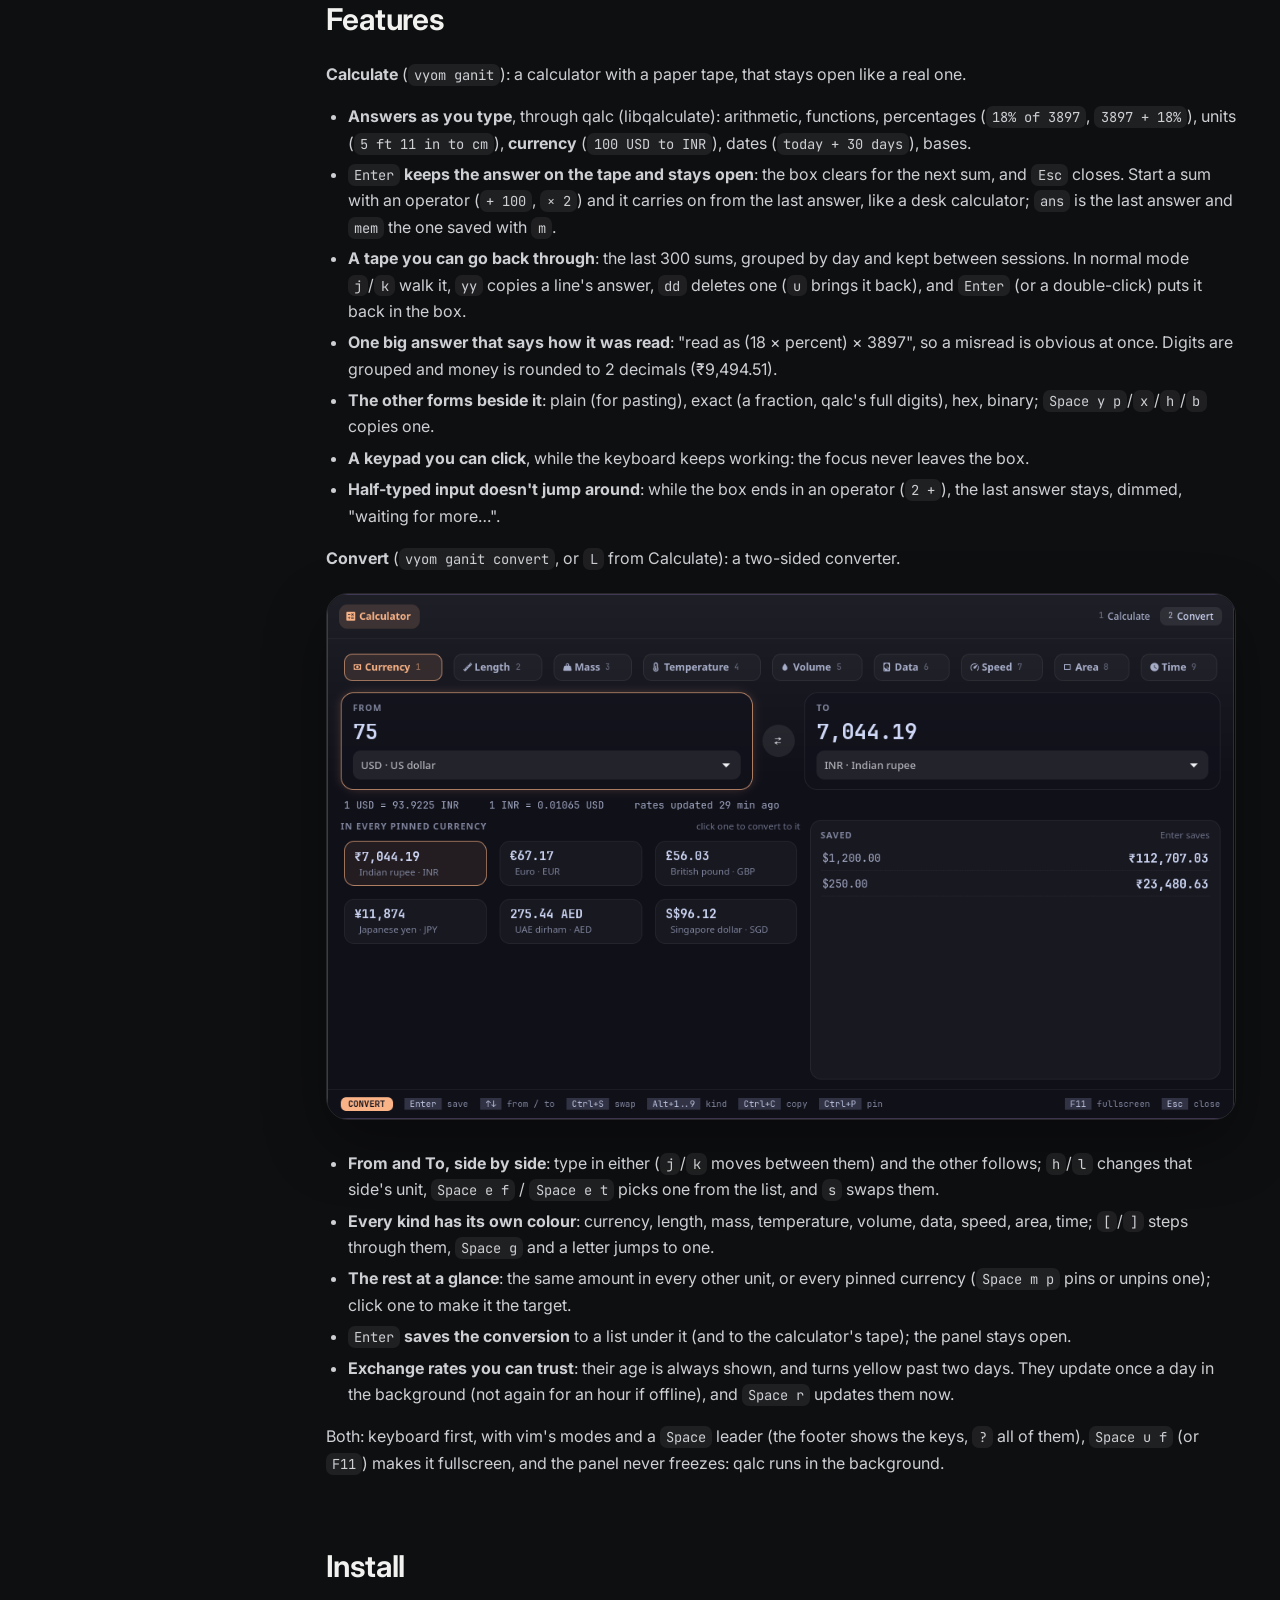
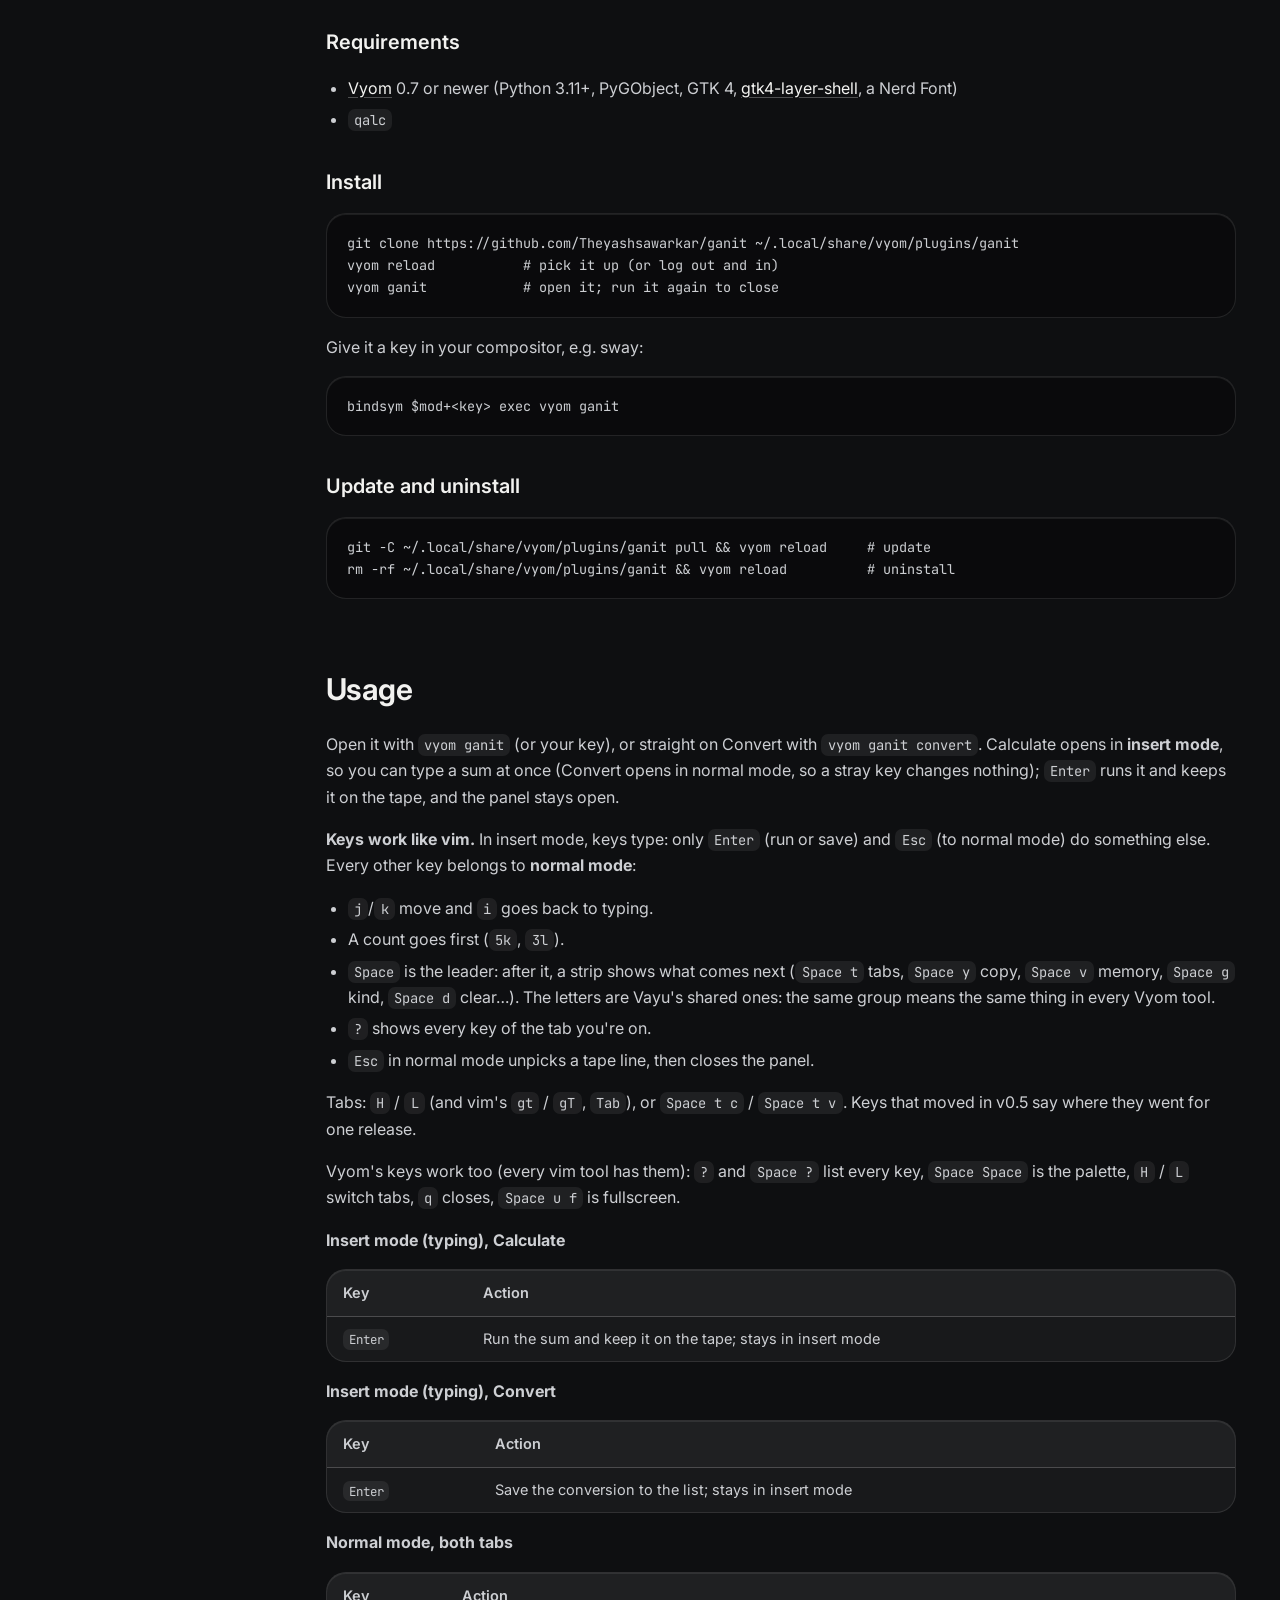
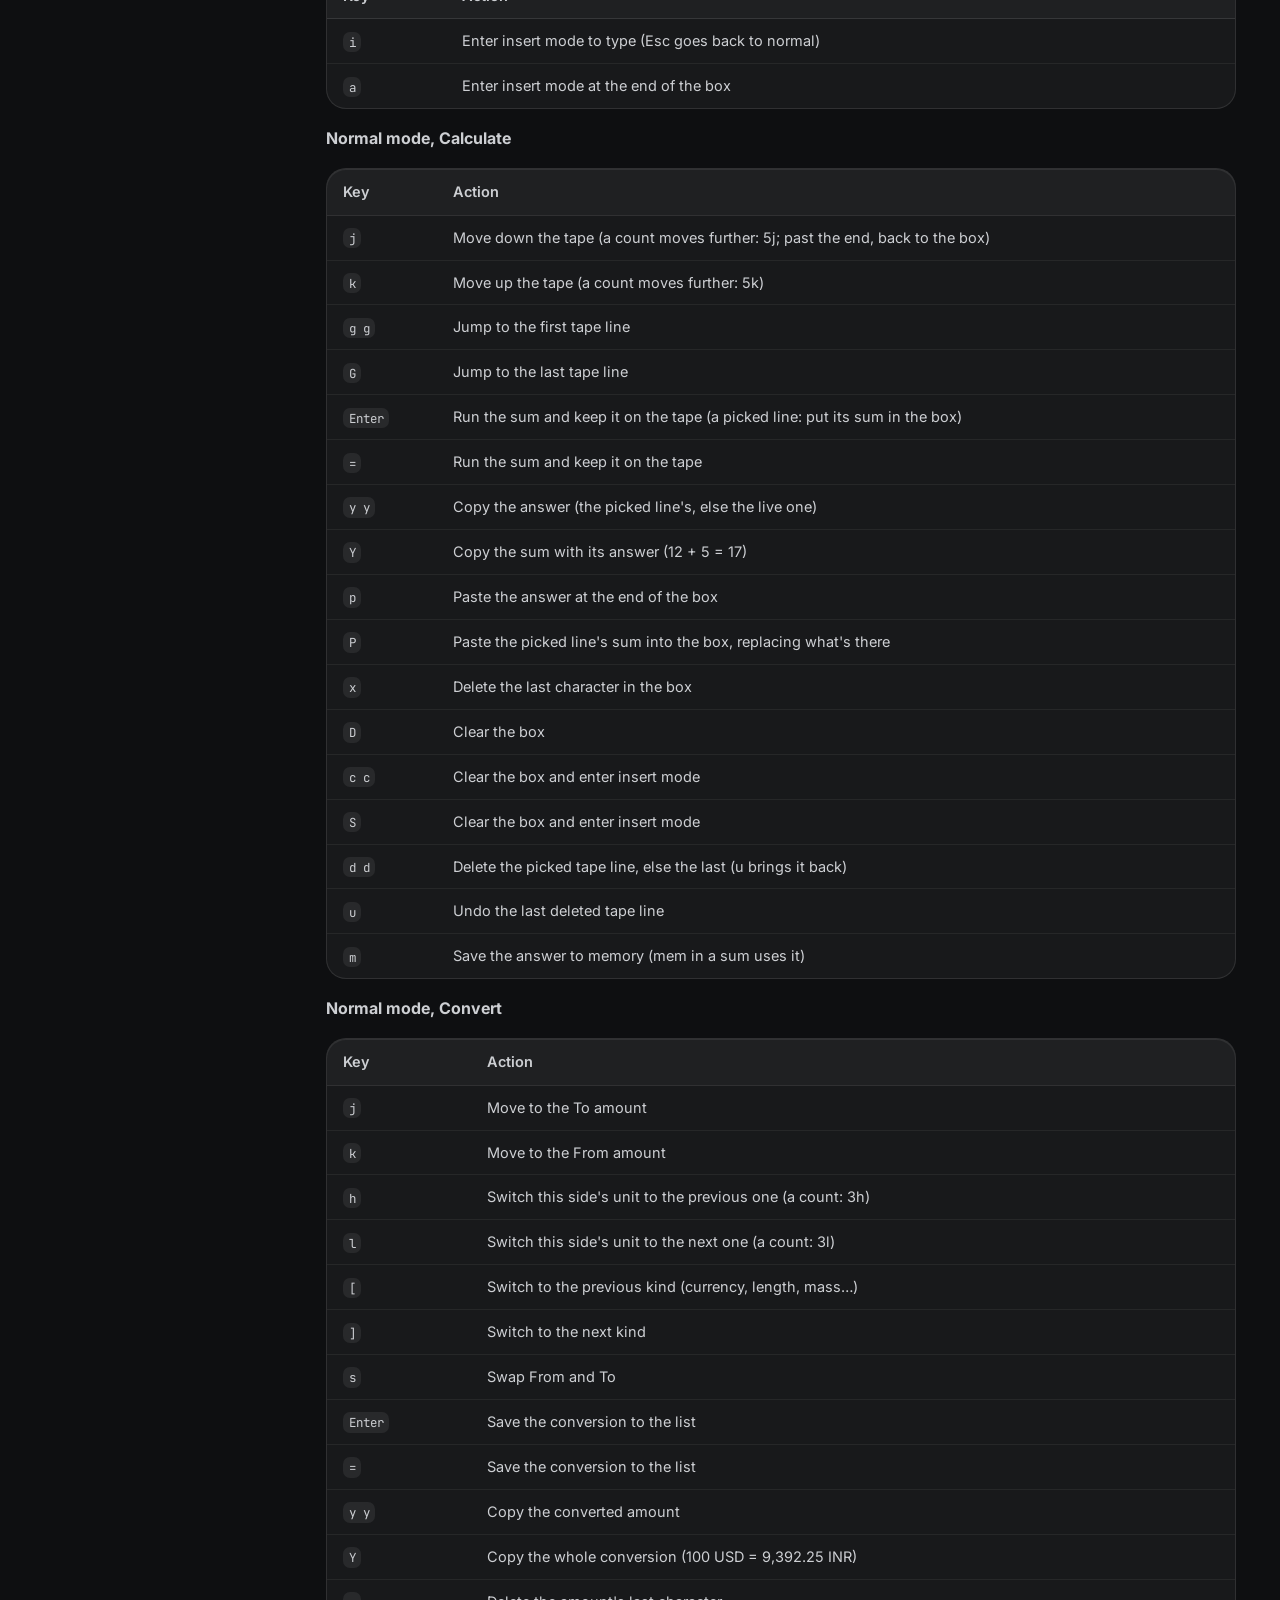
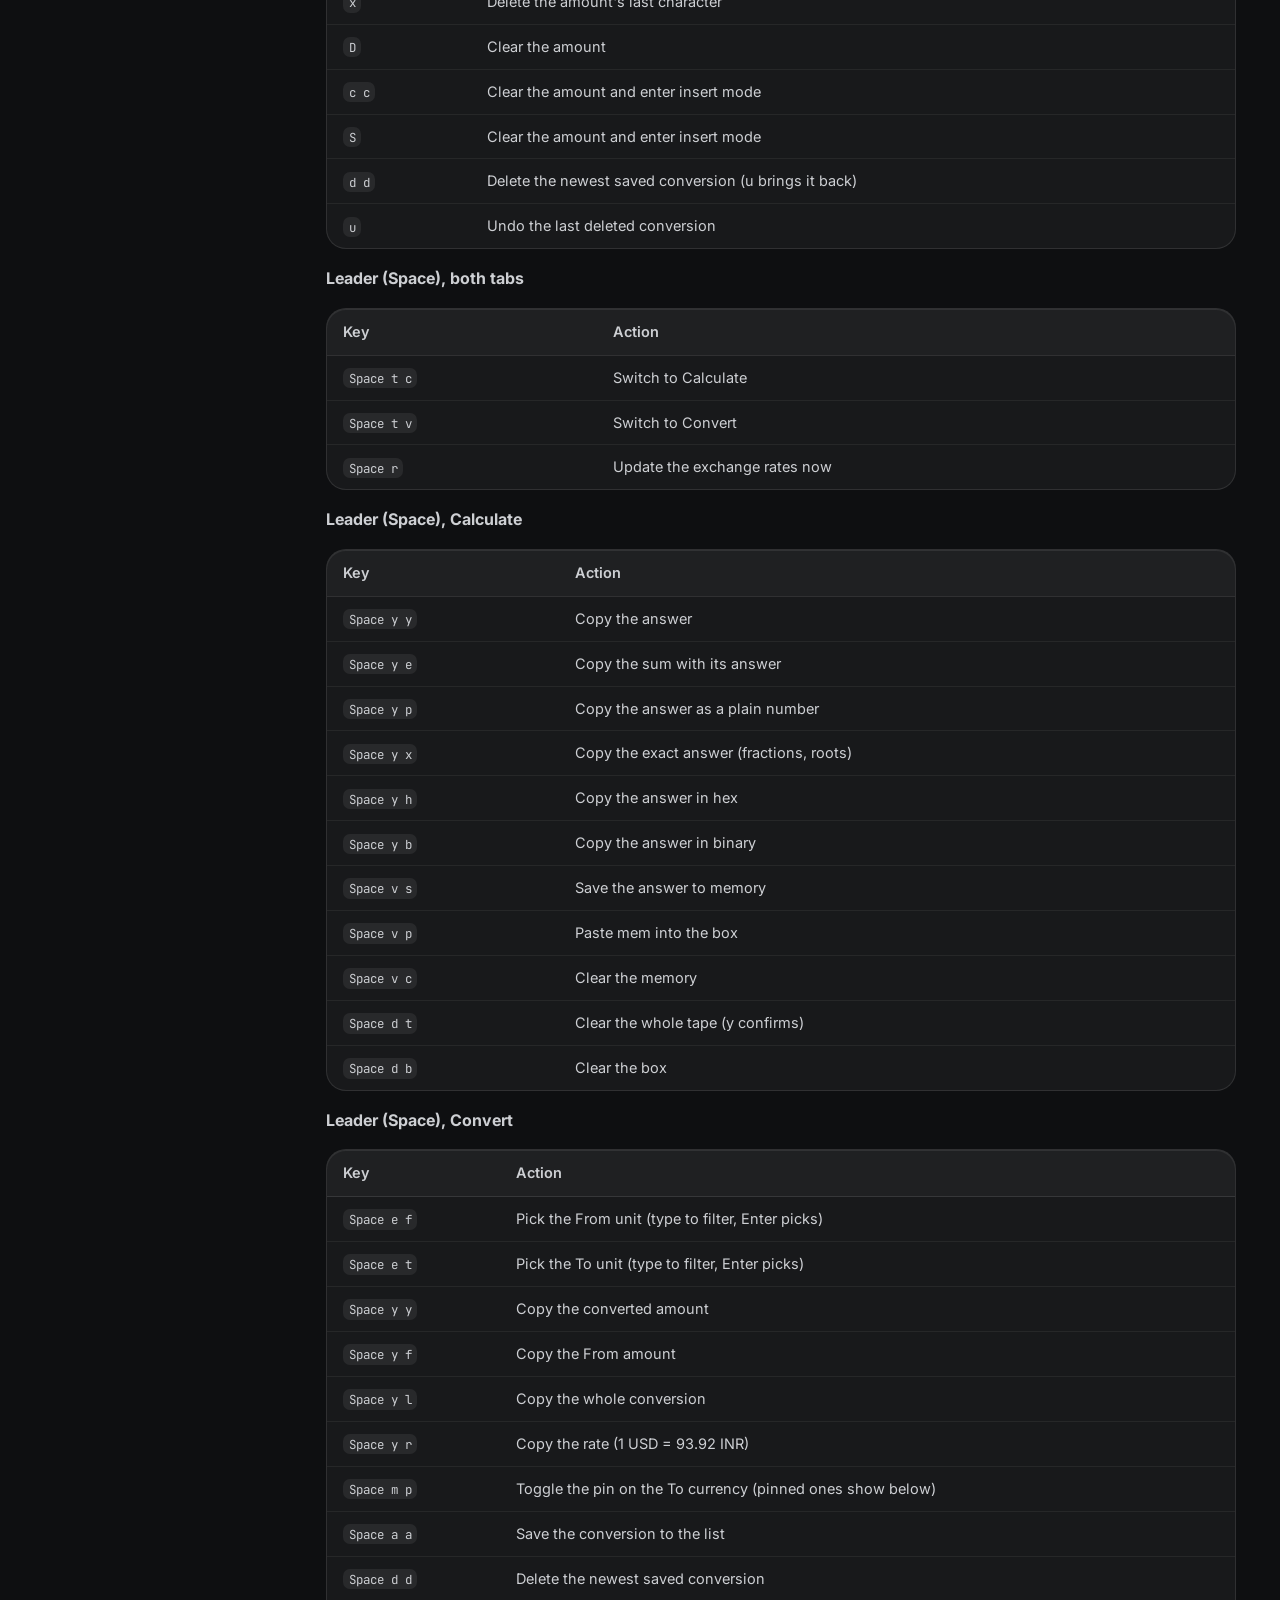
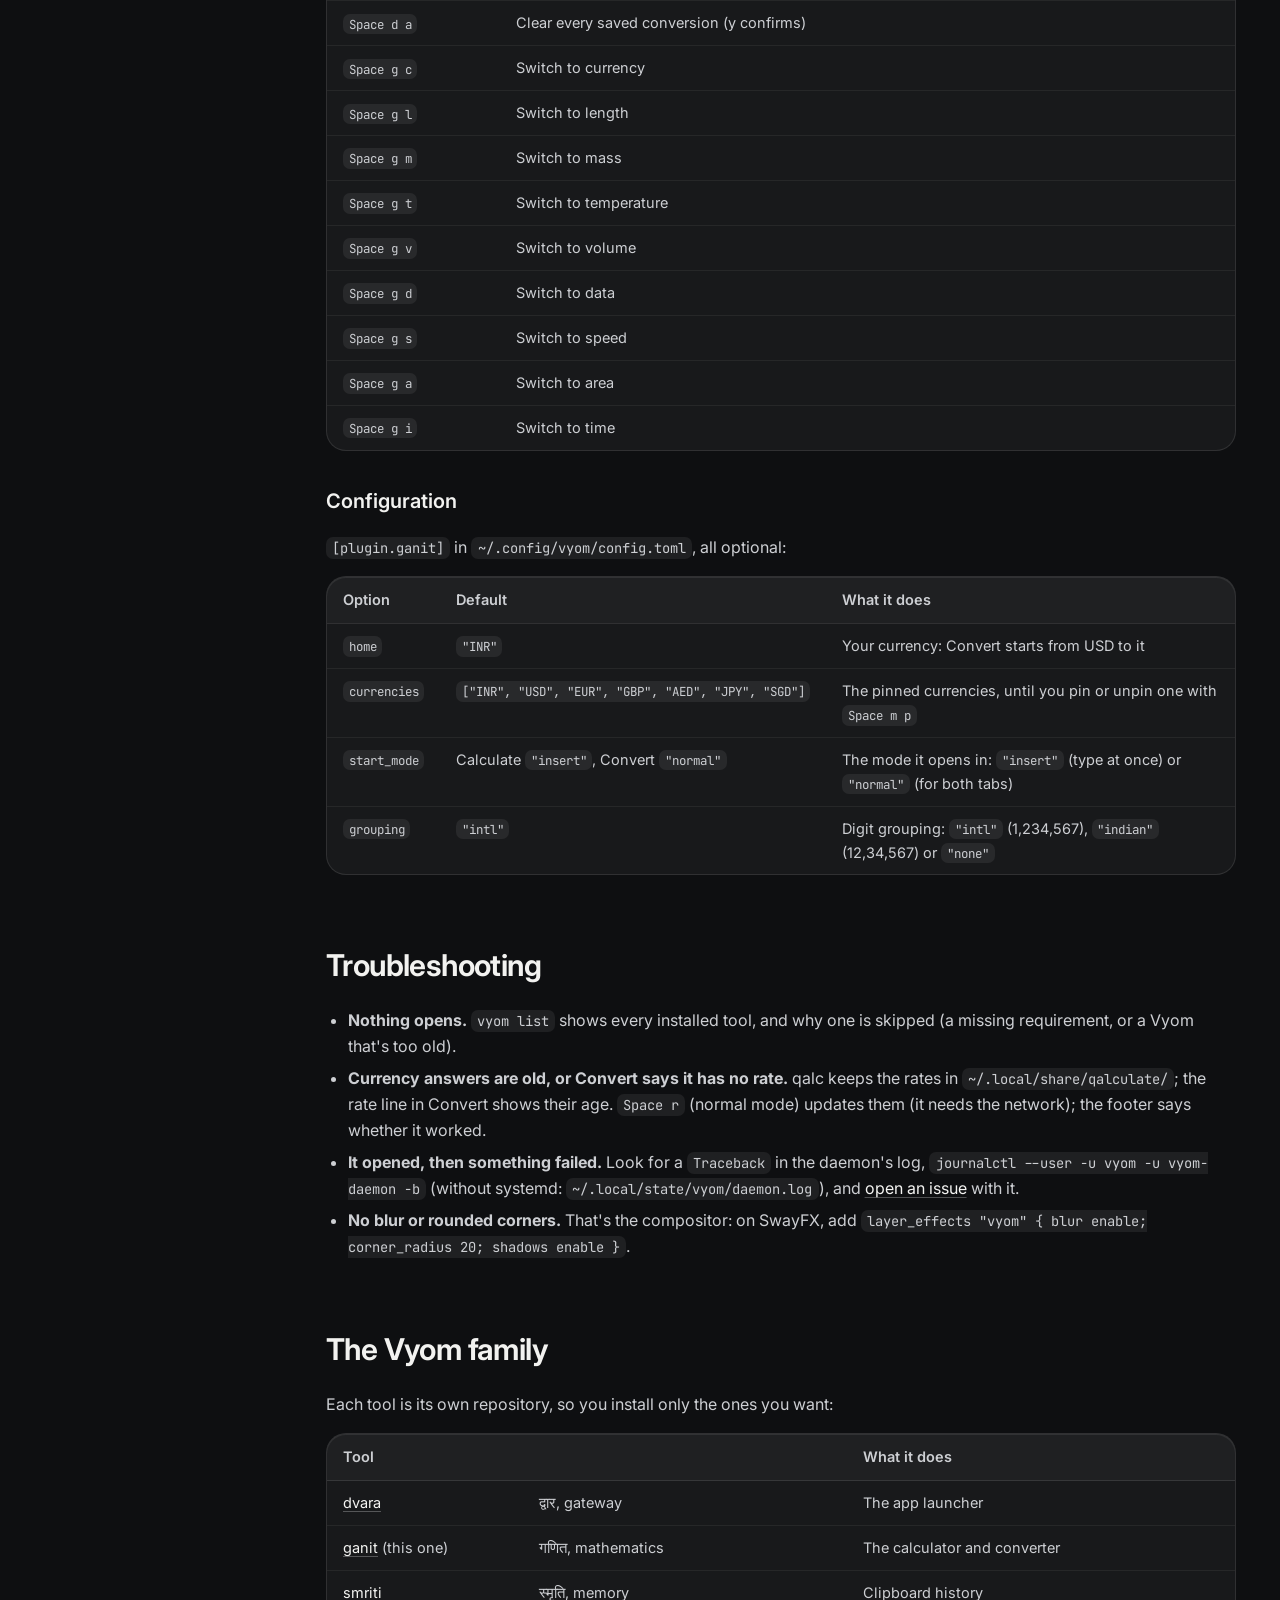
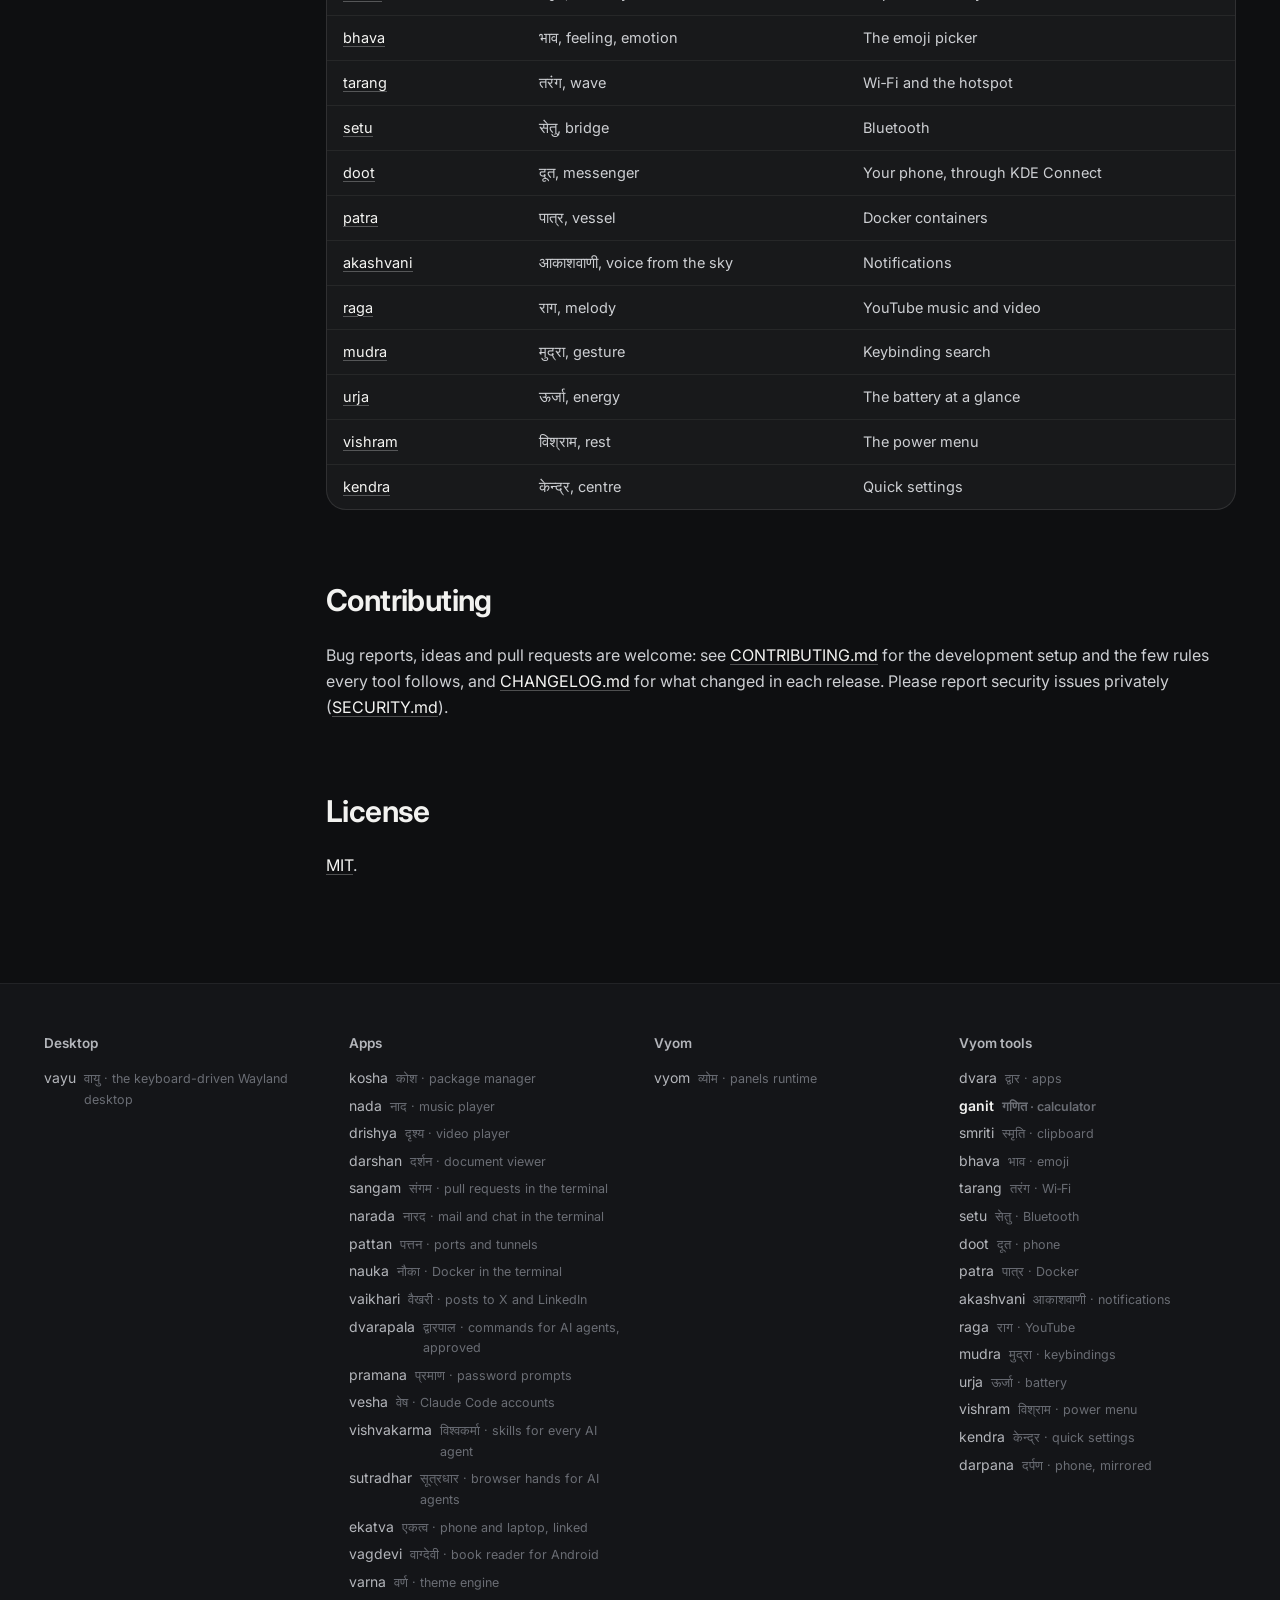
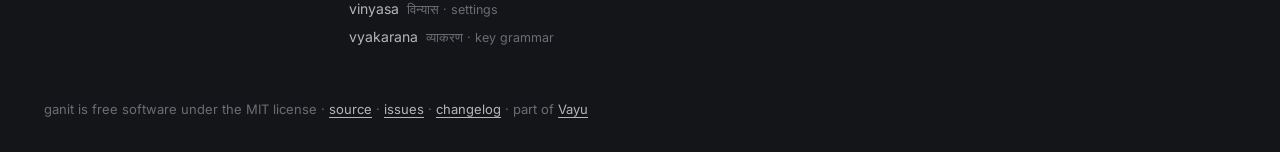
==== commit 2894cc23: "Spatial look: graphite glass, round shapes, colour only for meaning Co-Authored-By: Claude Opus 5.5 " ====
--- a/docs/index.html
+++ b/docs/index.html
@@ -7,12 +7,12 @@
 <meta name="description" content="Calculator and converter: answers as you type (math, units, currency, percentages) through qalc, with a history.">
 <meta property="og:title" content="ganit · Calculator and converter: answers as you type (math, units, currency, percentages) through qalc, with a history.">
 <meta property="og:description" content="Calculator and converter: answers as you type (math, units, currency, percentages) through qalc, with a history.">
-<meta name="theme-color" content="#11111b">
+<meta name="theme-color" content="#0e0f11">
 <link rel="icon" href="assets/logo.svg" type="image/svg+xml">
 <link rel="preconnect" href="https://fonts.googleapis.com">
 <link href="https://fonts.googleapis.com/css2?family=Inter:wght@400;500;600;700;800&family=JetBrains+Mono:wght@400;600&display=swap" rel="stylesheet">
 <link rel="stylesheet" href="assets/site.css">
-<style>:root{--accent:#fab387;--glow:#fab38733}</style>
+<style>:root{--tool:#f7b07d;--glow:#f7b07d2e}</style>
 </head>
 <body>
 <header class="top"><div class="in">
--- a/docs/assets/site.css
+++ b/docs/assets/site.css
@@ -1,85 +1,100 @@
-:root{--crust:#11111b;--mantle:#181825;--base:#1e1e2e;--s0:#313244;--s1:#45475a;--ov0:#6c7086;--ov1:#7f849c;
---sub0:#a6adc8;--sub1:#bac2de;--text:#cdd6f4;--mauve:#cba6f7;--green:#a6e3a1;--peach:#fab387;--red:#f38ba8;--blue:#89b4fa;
+/* Vayu's Spatial look: graphite glass that floats, very round, colour only
+   where it means something. The near-white accent is where you act (links,
+   the main button); the tool's own colour (--tool) is only its signature:
+   the logo's glow, the shloka's line, the release dots. */
+:root{--crust:#0e0f11;--mantle:#141518;--base:#1b1c20;--s0:#2a2c31;--s1:#3a3c42;--ov0:#6a6d74;--ov1:#80838a;
+--sub0:#b3b5ba;--sub1:#cdcfd3;--text:#f2f2f0;--accent:#f4f4f2;--green:#8ee2a6;--peach:#f7b07d;--red:#ff9389;--blue:#93c4ff;
+--glass:rgba(255,255,255,.045);--rim:rgba(255,255,255,.10);--lit:inset 0 1px 0 rgba(255,255,255,.08);
 --ui:"Inter","Segoe UI",system-ui,sans-serif;--mono:"JetBrains Mono","JetBrainsMono Nerd Font",ui-monospace,monospace}
-*{box-sizing:border-box}html{scroll-behavior:smooth;scroll-padding-top:76px}
+*{box-sizing:border-box}html{scroll-behavior:smooth;scroll-padding-top:96px}
 body{margin:0;background:var(--crust);color:var(--text);font:16px/1.65 var(--ui);-webkit-font-smoothing:antialiased}
-a{color:var(--accent);text-decoration:none}a:hover{text-decoration:underline}
-code{font:.86em var(--mono);background:rgba(255,255,255,.06);border:1px solid rgba(255,255,255,.07);padding:.12em .4em;border-radius:6px;color:var(--sub1)}
+a{color:var(--accent);text-decoration:underline;text-decoration-color:rgba(244,244,242,.28);text-underline-offset:3px}
+a:hover{text-decoration-color:var(--accent)}
+code{font:.86em var(--mono);background:rgba(255,255,255,.07);padding:.14em .45em;border-radius:7px;color:var(--sub1)}
 img{max-width:100%;height:auto}
-/* nav */
-.top{position:sticky;top:0;z-index:20;backdrop-filter:blur(18px) saturate(1.4);-webkit-backdrop-filter:blur(18px) saturate(1.4);
-background:rgba(17,17,27,.72);border-bottom:1px solid rgba(255,255,255,.06)}
-.top .in{max-width:1240px;margin:0 auto;padding:12px 24px;display:flex;align-items:center;gap:22px}
-.brand{display:flex;align-items:center;gap:10px;font-weight:700;font-size:17px;color:var(--text)}
-.brand img{width:30px;height:30px;border-radius:8px}.brand small{font-weight:500;color:var(--ov1);font-size:13px}
+:focus-visible{outline:2px solid var(--accent);outline-offset:3px;border-radius:8px}
+/* nav: a floating glass pill */
+.top{position:sticky;top:12px;z-index:20;padding:0 16px}
+.top .in{max-width:1240px;margin:0 auto;padding:8px 10px 8px 16px;display:flex;align-items:center;gap:22px;
+border-radius:999px;background:rgba(27,28,32,.62);border:1px solid var(--rim);box-shadow:var(--lit),0 18px 40px rgba(0,0,0,.35);
+backdrop-filter:blur(24px) saturate(1.5);-webkit-backdrop-filter:blur(24px) saturate(1.5)}
+.brand{display:flex;align-items:center;gap:10px;font-weight:650;font-size:16.5px;color:var(--text);text-decoration:none}
+.brand img{width:28px;height:28px;border-radius:9px}.brand small{font-weight:500;color:var(--ov1);font-size:13px}
 .top nav{display:flex;gap:4px;margin-left:auto;flex-wrap:wrap}
-.top nav a{color:var(--sub0);padding:6px 12px;border-radius:9px;font-size:14.5px}
-.top nav a:hover,.top nav a.on{background:rgba(255,255,255,.06);color:var(--text);text-decoration:none}
-.top nav a.gh{border:1px solid rgba(255,255,255,.12)}
-/* hero */
-.hero{position:relative;overflow:hidden;border-bottom:1px solid rgba(255,255,255,.05)}
-.hero:before{content:"";position:absolute;inset:-40% -10% auto;height:640px;
-background:radial-gradient(600px 300px at 20% 30%,var(--glow),transparent 70%),radial-gradient(500px 300px at 85% 10%,rgba(137,180,250,.18),transparent 70%);pointer-events:none}
-.hero .in{position:relative;max-width:1240px;margin:0 auto;padding:72px 24px 56px;display:grid;grid-template-columns:minmax(0,1fr) auto;gap:40px;align-items:center}
-.eyebrow{font:600 13px var(--mono);letter-spacing:.14em;text-transform:uppercase;color:var(--accent)}
-.hero h1{font-size:clamp(40px,6vw,64px);line-height:1.04;margin:12px 0 6px;letter-spacing:-.03em}
-.hero .sa{font-size:22px;color:var(--accent);margin-bottom:18px}.hero .sa span{color:var(--ov1)}
-.hero .shloka{margin:0 0 26px;padding-left:16px;border-left:3px solid var(--accent);max-width:720px}.hero .shloka p{margin:0 0 6px;font-size:18px;line-height:1.6;color:var(--text)}.hero .shloka figcaption{font-size:14px;color:var(--sub0)}.hero .shloka cite{color:var(--ov1);font-style:normal;white-space:nowrap}
-.hero p.lead{font-size:19px;color:var(--sub0);max-width:720px;margin:0 0 26px}
+.top nav a{color:var(--sub0);padding:6px 14px;border-radius:999px;font-size:14.5px;text-decoration:none}
+.top nav a:hover{background:rgba(255,255,255,.07);color:var(--text)}
+.top nav a.on{background:rgba(255,255,255,.14);color:var(--text);box-shadow:var(--lit)}
+.top nav a.gh{background:var(--accent);color:var(--crust);font-weight:600}.top nav a.gh:hover{background:#fff}
+/* hero: the tool's light in a dark room */
+.hero{position:relative;overflow:hidden;margin-top:-64px;padding-top:64px}
+.hero:before{content:"";position:absolute;inset:-30% -10% auto;height:720px;
+background:radial-gradient(640px 340px at 18% 32%,var(--glow),transparent 70%),radial-gradient(520px 300px at 86% 8%,rgba(255,255,255,.06),transparent 70%);pointer-events:none}
+.hero .in{position:relative;max-width:1240px;margin:0 auto;padding:84px 24px 60px;display:grid;grid-template-columns:minmax(0,1fr) auto;gap:48px;align-items:center}
+.eyebrow{display:inline-flex;align-items:center;gap:8px;font:500 13.5px var(--ui);color:var(--sub1);padding:5px 13px 5px 11px;border-radius:999px;
+background:var(--glass);border:1px solid var(--rim);box-shadow:var(--lit)}
+.eyebrow:before{content:"";width:7px;height:7px;border-radius:50%;background:var(--tool)}
+.hero h1{font-size:clamp(42px,6vw,68px);line-height:1.02;margin:18px 0 8px;letter-spacing:-.035em;font-weight:700}
+.hero .sa{font-size:22px;color:var(--sub1);margin-bottom:22px}.hero .sa span{color:var(--ov1)}
+.hero .shloka{margin:0 0 28px;padding:16px 20px;border-radius:22px;background:var(--glass);border:1px solid var(--rim);box-shadow:var(--lit),inset 3px 0 0 var(--tool);max-width:720px}
+.hero .shloka p{margin:0 0 6px;font-size:18px;line-height:1.6;color:var(--text)}.hero .shloka figcaption{font-size:14px;color:var(--sub0)}.hero .shloka cite{color:var(--ov1);font-style:normal;white-space:nowrap}
+.hero p.lead{font-size:19px;color:var(--sub0);max-width:680px;margin:0 0 28px}
 .cta{display:flex;gap:10px;flex-wrap:wrap}
-.btn{display:inline-flex;align-items:center;gap:8px;padding:11px 18px;border-radius:12px;font-weight:600;font-size:15px;border:1px solid rgba(255,255,255,.12);color:var(--text);background:rgba(255,255,255,.04)}
-.btn:hover{text-decoration:none;background:rgba(255,255,255,.08)}
-.btn.primary{background:var(--accent);color:var(--crust);border-color:transparent}.btn.primary:hover{filter:brightness(1.06)}
-.hero .logo{width:180px;height:180px;filter:drop-shadow(0 24px 48px var(--glow))}
-.meta{display:flex;gap:18px;flex-wrap:wrap;margin-top:22px;color:var(--ov1);font-size:14px}.meta b{color:var(--sub1);font-weight:600}
+.btn{display:inline-flex;align-items:center;gap:8px;padding:11px 20px;border-radius:999px;font-weight:600;font-size:15px;color:var(--text);
+background:rgba(255,255,255,.07);border:1px solid var(--rim);box-shadow:var(--lit);text-decoration:none}
+.btn:hover{background:rgba(255,255,255,.12)}
+.btn.primary{background:var(--accent);color:var(--crust);border-color:transparent;box-shadow:none}.btn.primary:hover{background:#fff}
+.hero .logo{width:184px;height:184px;filter:drop-shadow(0 28px 56px var(--glow))}
+.meta{display:flex;gap:18px;flex-wrap:wrap;margin-top:24px;color:var(--ov1);font-size:14px}.meta b{color:var(--sub1);font-weight:600}
 /* layout */
-.wrap{max-width:1240px;margin:0 auto;padding:40px 24px 80px;display:grid;grid-template-columns:230px minmax(0,1fr);gap:48px}
-.toc{position:sticky;top:84px;align-self:start;max-height:calc(100vh - 100px);overflow:auto;font-size:14px;padding-right:6px}
-.toc b{display:block;font-size:11.5px;letter-spacing:.12em;text-transform:uppercase;color:var(--ov0);margin:0 0 10px}
-.toc a{display:block;color:var(--sub0);padding:4px 10px;border-left:2px solid var(--s0)}
-.toc a.l3{padding-left:22px;font-size:13px;color:var(--ov1)}
-.toc a:hover,.toc a.on{color:var(--text);border-left-color:var(--accent);text-decoration:none}
+.wrap{max-width:1240px;margin:0 auto;padding:44px 24px 88px;display:grid;grid-template-columns:230px minmax(0,1fr);gap:52px}
+.toc{position:sticky;top:96px;align-self:start;max-height:calc(100vh - 116px);overflow:auto;font-size:14px;padding-right:6px}
+.toc b{display:block;font-size:13px;font-weight:600;color:var(--ov1);margin:0 0 10px 12px}
+.toc a{display:block;color:var(--sub0);padding:5px 12px;border-radius:12px;text-decoration:none}
+.toc a.l3{padding-left:24px;font-size:13px;color:var(--ov1)}
+.toc a:hover{color:var(--text);background:rgba(255,255,255,.04)}
+.toc a.on{color:var(--text);background:rgba(255,255,255,.09);box-shadow:var(--lit)}
 article{min-width:0}
-article h2{font-size:30px;letter-spacing:-.015em;margin:56px 0 14px;padding-top:6px}
+article h2{font-size:30px;letter-spacing:-.02em;margin:60px 0 14px;padding-top:6px;font-weight:650}
 article h2:first-child{margin-top:0}
-article h3{font-size:20px;margin:34px 0 10px}article h4{font-size:16px;margin:24px 0 8px;color:var(--sub1)}
+article h3{font-size:20px;margin:34px 0 10px;font-weight:600}article h4{font-size:16px;margin:24px 0 8px;color:var(--sub1)}
 article p,article li{color:var(--sub1)}
-article .anchor{opacity:0;margin-left:-22px;width:22px;display:inline-block;color:var(--ov0)}
-article h2:hover .anchor,article h3:hover .anchor{opacity:1;text-decoration:none}
+article .anchor{opacity:0;margin-left:-22px;width:22px;display:inline-block;color:var(--ov0);text-decoration:none}
+article h2:hover .anchor,article h3:hover .anchor{opacity:1}
 article ul,article ol{padding-left:22px}article li{margin:5px 0}
-article img{border-radius:14px;border:1px solid rgba(255,255,255,.07)}
+article img{border-radius:22px;border:1px solid var(--rim);box-shadow:0 24px 60px rgba(0,0,0,.35)}
 article p[align=center]{text-align:center}article p[align=center] img{margin:6px 0}
-article blockquote{margin:22px 0;padding:14px 20px;border-left:3px solid var(--accent);background:rgba(255,255,255,.03);border-radius:12px}
-article blockquote p{margin:0;color:var(--sub0);font-style:italic}
-pre.code{position:relative;background:var(--mantle);border:1px solid var(--s0);border-radius:14px;padding:16px 18px;overflow:auto;font:13.5px/1.6 var(--mono);color:var(--sub1)}
-pre.code code{background:none;border:0;padding:0;font-size:inherit;color:inherit}
-pre.code .copy{position:absolute;top:8px;right:8px;font:600 11px var(--ui);padding:4px 9px;border-radius:7px;border:1px solid var(--s1);background:var(--base);color:var(--sub0);cursor:pointer;opacity:0;transition:.15s}
-pre.code:hover .copy{opacity:1}
-.table{overflow:auto;margin:16px 0;border:1px solid var(--s0);border-radius:14px}
+article blockquote{margin:22px 0;padding:16px 22px;background:var(--glass);border:1px solid var(--rim);box-shadow:var(--lit);border-radius:22px}
+article blockquote p{margin:0;color:var(--sub0)}
+pre.code{position:relative;background:rgba(0,0,0,.28);border:1px solid var(--rim);box-shadow:var(--lit);border-radius:20px;padding:18px 20px;overflow:auto;font:13.5px/1.65 var(--mono);color:var(--sub1)}
+pre.code code{background:none;padding:0;font-size:inherit;color:inherit}
+pre.code .copy{position:absolute;top:10px;right:10px;font:600 12px var(--ui);padding:5px 12px;border-radius:999px;border:0;background:rgba(255,255,255,.1);color:var(--text);cursor:pointer;opacity:0;transition:opacity .15s}
+pre.code:hover .copy,pre.code .copy:focus-visible{opacity:1}
+.table{overflow:auto;margin:16px 0;border:1px solid var(--rim);border-radius:20px;background:var(--glass);box-shadow:var(--lit)}
 table{border-collapse:collapse;width:100%;font-size:14.5px}
-th{text-align:left;background:var(--mantle);color:var(--sub1);font-weight:600;padding:10px 14px;border-bottom:1px solid var(--s0)}
-td{padding:9px 14px;border-bottom:1px solid rgba(49,50,68,.6);color:var(--sub1);vertical-align:top}tr:last-child td{border-bottom:0}
+th{text-align:left;color:var(--sub1);font-weight:600;padding:11px 16px;border-bottom:1px solid var(--rim);background:rgba(255,255,255,.03)}
+td{padding:10px 16px;border-bottom:1px solid rgba(255,255,255,.06);color:var(--sub1);vertical-align:top}tr:last-child td{border-bottom:0}
 td code{white-space:nowrap}
 /* changelog */
-.release{position:relative;padding:0 0 8px 28px;border-left:2px solid var(--s0);margin-left:6px}
-.release:before{content:"";position:absolute;left:-7px;top:10px;width:12px;height:12px;border-radius:50%;background:var(--accent);box-shadow:0 0 0 4px var(--crust)}
+.release{position:relative;padding:0 0 10px 30px;border-left:1px solid var(--s1);margin-left:6px}
+.release:before{content:"";position:absolute;left:-6px;top:11px;width:11px;height:11px;border-radius:50%;background:var(--tool);box-shadow:0 0 0 4px var(--crust)}
 .release h2{margin-top:0;font-size:24px}.release h2 .date{font:500 14px var(--mono);color:var(--ov1);margin-left:10px}
-.release .tag{font:600 12px var(--mono);padding:2px 8px;border-radius:7px;background:rgba(255,255,255,.06);color:var(--accent);margin-left:8px;vertical-align:3px}
+.release .tag{font:600 12px var(--mono);padding:2px 10px;border-radius:999px;background:rgba(255,255,255,.08);color:var(--text);margin-left:8px;vertical-align:3px}
 /* adr */
 .cards{display:grid;grid-template-columns:repeat(auto-fill,minmax(300px,1fr));gap:14px;margin:18px 0}
-.card{display:block;background:var(--mantle);border:1px solid var(--s0);border-radius:16px;padding:18px 20px;color:var(--text)}
-.card:hover{border-color:var(--accent);text-decoration:none;transform:translateY(-1px)}
-.card .n{font:600 12px var(--mono);color:var(--accent)}.card h3{margin:6px 0 6px;font-size:17px}.card p{margin:0;color:var(--sub0);font-size:14px}
-.status{display:inline-block;font:600 11px var(--mono);padding:2px 8px;border-radius:7px;background:rgba(166,227,161,.14);color:var(--green);text-transform:uppercase;letter-spacing:.06em}
-.status.superseded,.status.deprecated{background:rgba(250,179,135,.14);color:var(--peach)}.status.proposed{background:rgba(137,180,250,.14);color:var(--blue)}
+.card{display:block;background:var(--glass);border:1px solid var(--rim);box-shadow:var(--lit);border-radius:24px;padding:20px 22px;color:var(--text);text-decoration:none;transition:background .15s,border-color .15s}
+.card:hover{background:rgba(255,255,255,.075);border-color:rgba(255,255,255,.2)}
+.card .n{font:600 12px var(--mono);color:var(--ov1)}.card h3{margin:6px 0 6px;font-size:17px}.card p{margin:0;color:var(--sub0);font-size:14px}
+.status{display:inline-block;font:600 12px var(--ui);padding:2px 10px;border-radius:999px;background:rgba(142,226,166,.14);color:var(--green)}
+.status.superseded,.status.deprecated{background:rgba(247,176,125,.14);color:var(--peach)}.status.proposed{background:rgba(147,196,255,.14);color:var(--blue)}
 /* footer */
 footer{border-top:1px solid rgba(255,255,255,.06);background:var(--mantle)}
-footer .in{max-width:1240px;margin:0 auto;padding:44px 24px;display:grid;grid-template-columns:repeat(auto-fit,minmax(200px,1fr));gap:28px}
-footer h4{margin:0 0 10px;font-size:12px;letter-spacing:.12em;text-transform:uppercase;color:var(--ov0)}
-footer a{display:flex;gap:8px;align-items:baseline;color:var(--sub0);font-size:14px;padding:2px 0}footer a span{color:var(--ov0);font-size:12.5px}
-footer a.me{color:var(--accent)}
-footer .bottom{max-width:1240px;margin:0 auto;padding:0 24px 30px;color:var(--ov0);font-size:13px}
-footer .bottom a{display:inline;padding:0;font-size:13px}
-@media(max-width:900px){.wrap{grid-template-columns:1fr}.toc{display:none}.hero .in{grid-template-columns:1fr}.hero .logo{width:110px;height:110px;order:-1}
-.top nav a:not(.gh){padding:6px 8px}}
-@media(max-width:560px){.top nav a.hide{display:none}.hero .in{padding:44px 16px 36px}.wrap{padding:28px 16px 60px}}+footer .in{max-width:1240px;margin:0 auto;padding:48px 24px;display:grid;grid-template-columns:repeat(auto-fit,minmax(200px,1fr));gap:28px}
+footer h4{margin:0 0 10px;font-size:13.5px;font-weight:600;color:var(--sub0)}
+footer a{display:flex;gap:8px;align-items:baseline;color:var(--sub0);font-size:14px;padding:2px 0;text-decoration:none}footer a:hover{color:var(--text)}footer a span{color:var(--ov0);font-size:12.5px}
+footer a.me{color:var(--text);font-weight:600}
+footer .bottom{max-width:1240px;margin:0 auto;padding:0 24px 32px;color:var(--ov0);font-size:13px}
+footer .bottom a{display:inline;padding:0;font-size:13px;text-decoration:underline}
+@media(max-width:900px){.wrap{grid-template-columns:1fr}.toc{display:none}.hero .in{grid-template-columns:1fr}.hero .logo{width:112px;height:112px;order:-1}
+.top nav a:not(.gh){padding:6px 9px}}
+@media(max-width:560px){.top{padding:0 10px}.top .in{gap:10px;padding-left:12px}.brand small{display:none}.top nav a.hide{display:none}.hero .in{padding:52px 16px 36px}.wrap{padding:28px 16px 64px}}
+@media(prefers-reduced-motion:reduce){html{scroll-behavior:auto}*{transition:none!important}}
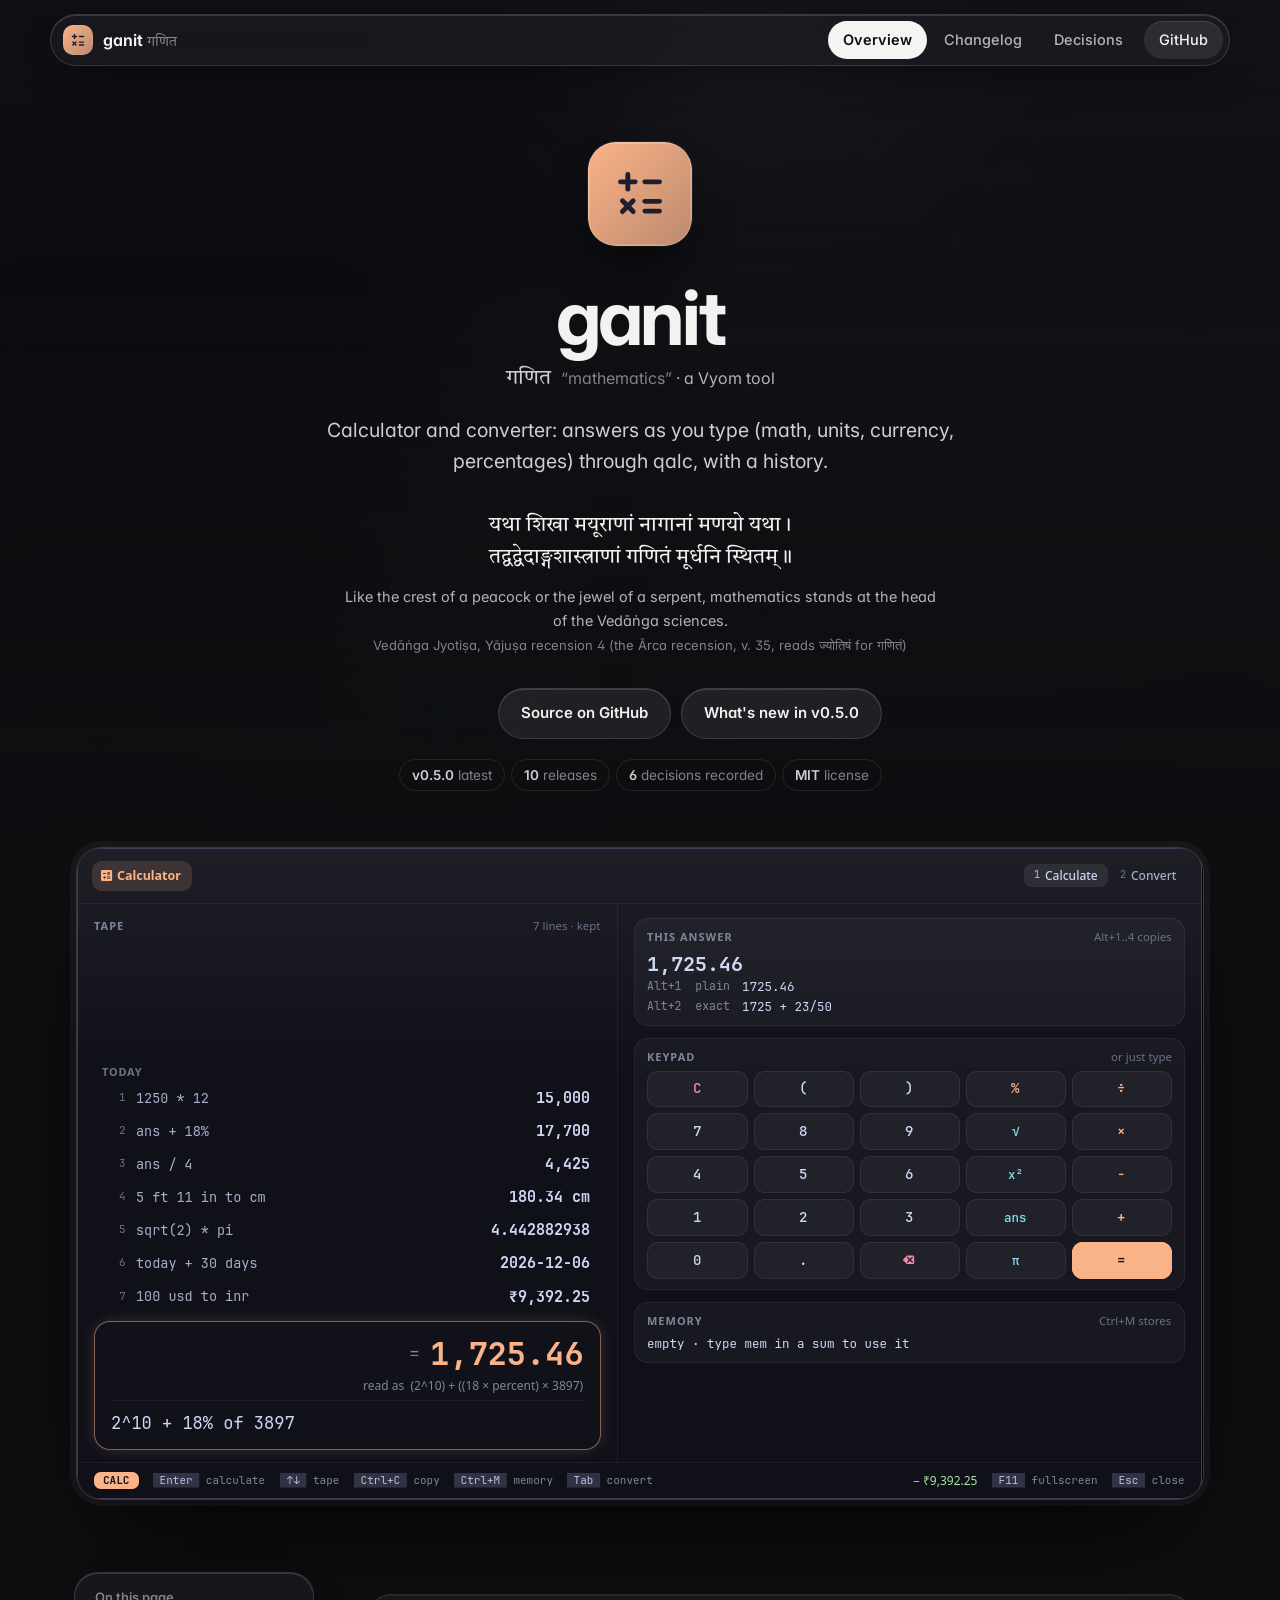
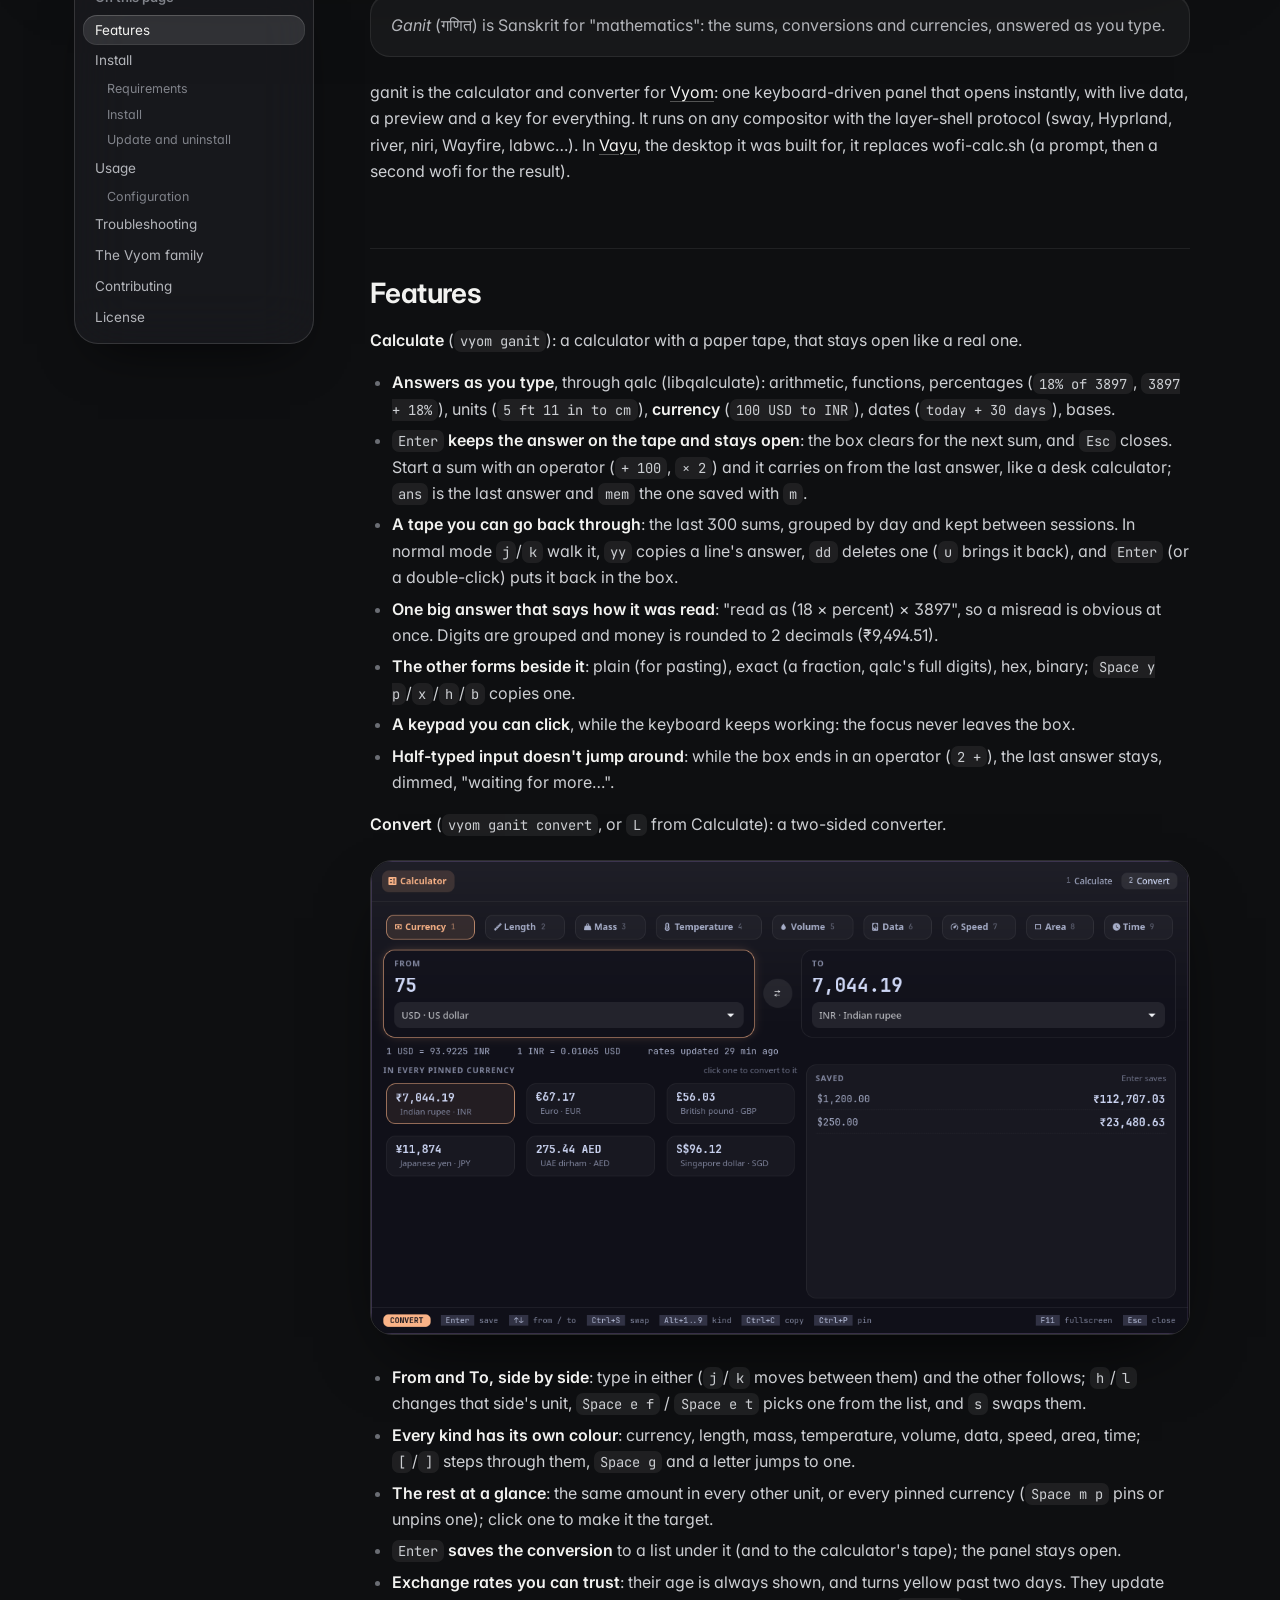
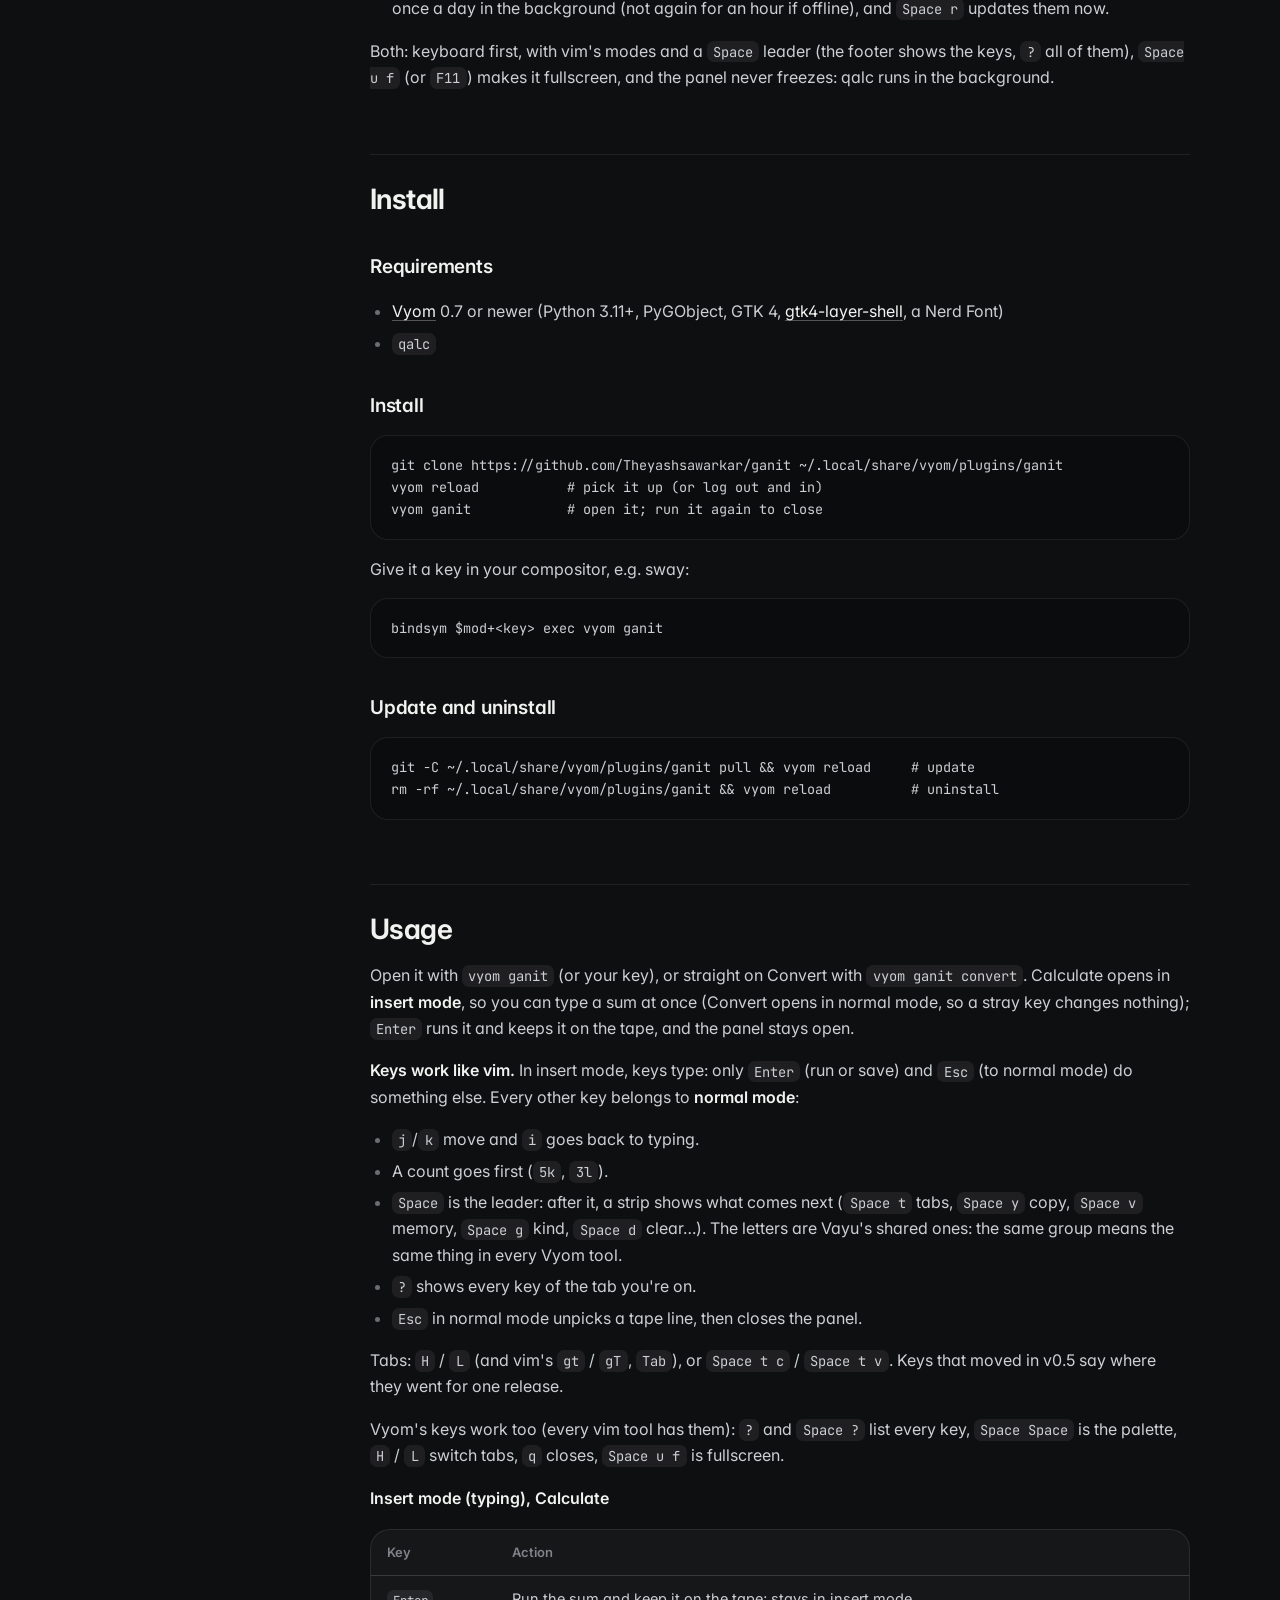
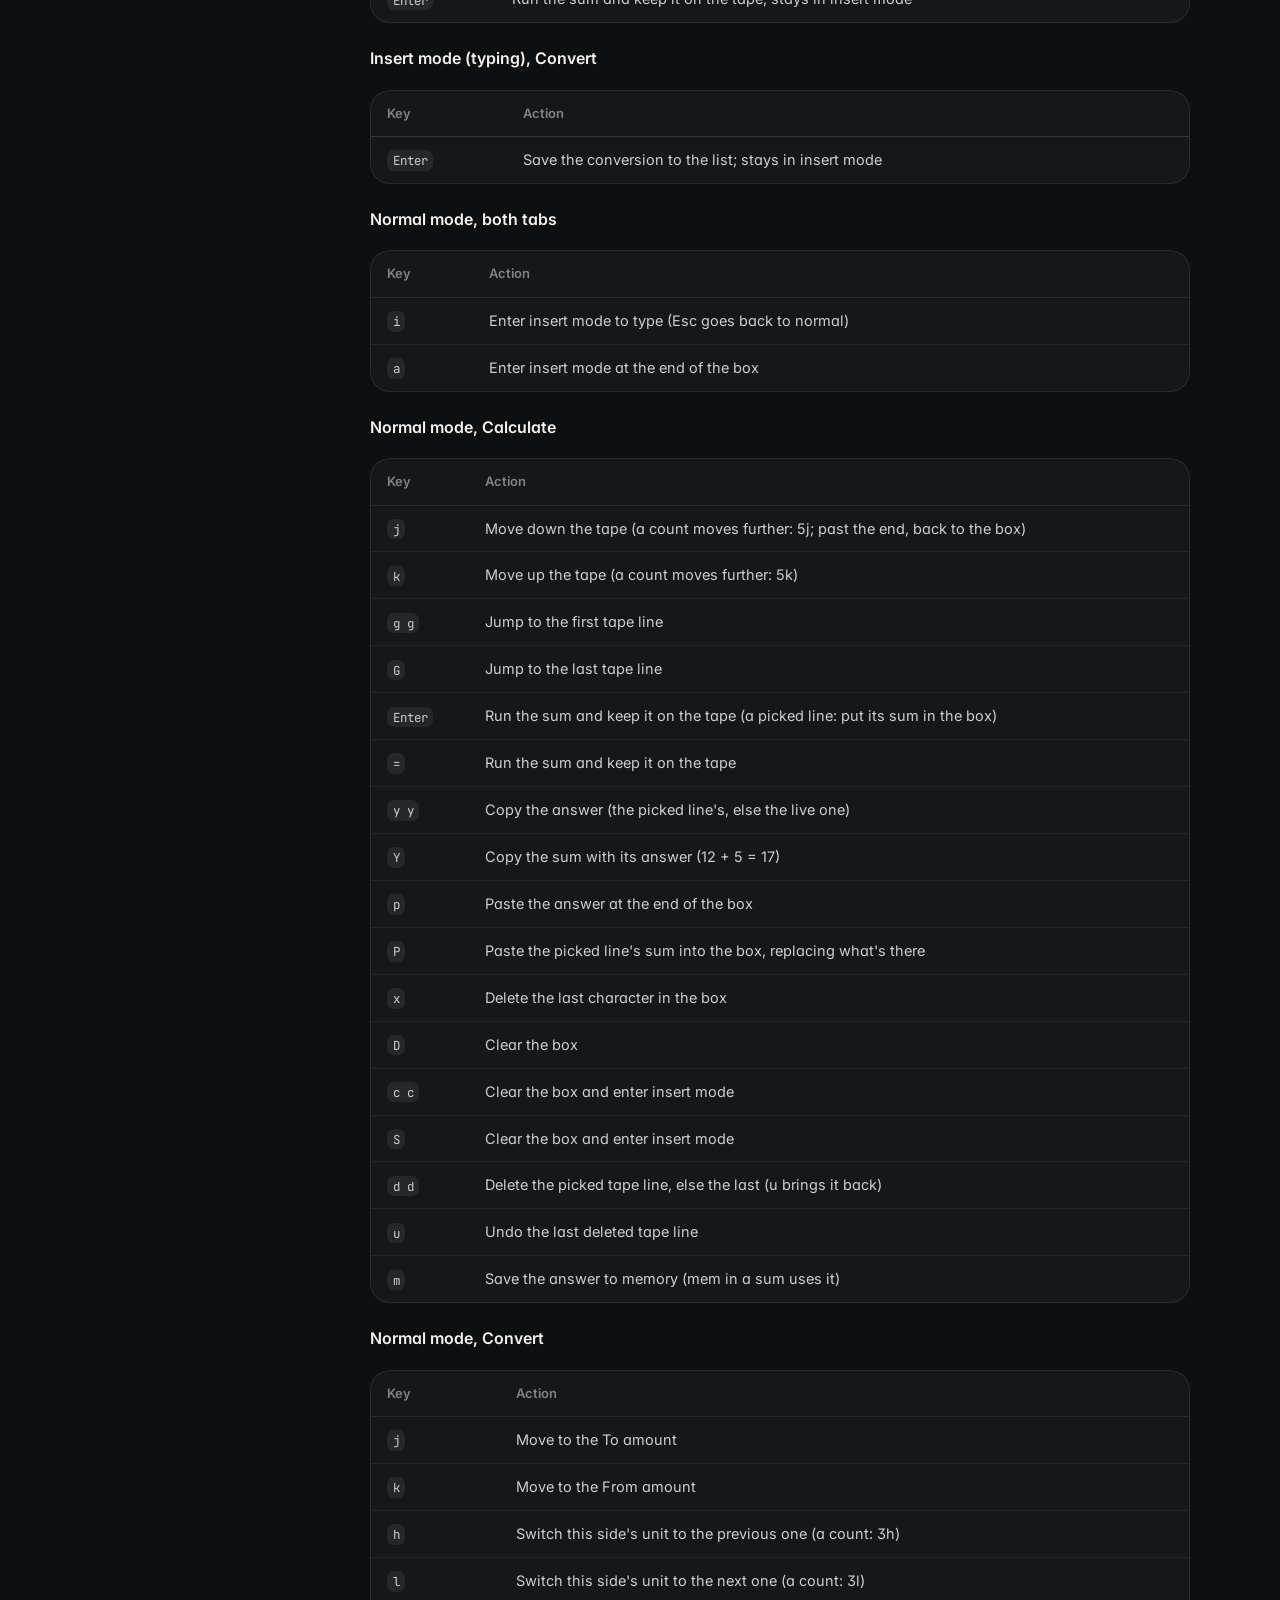
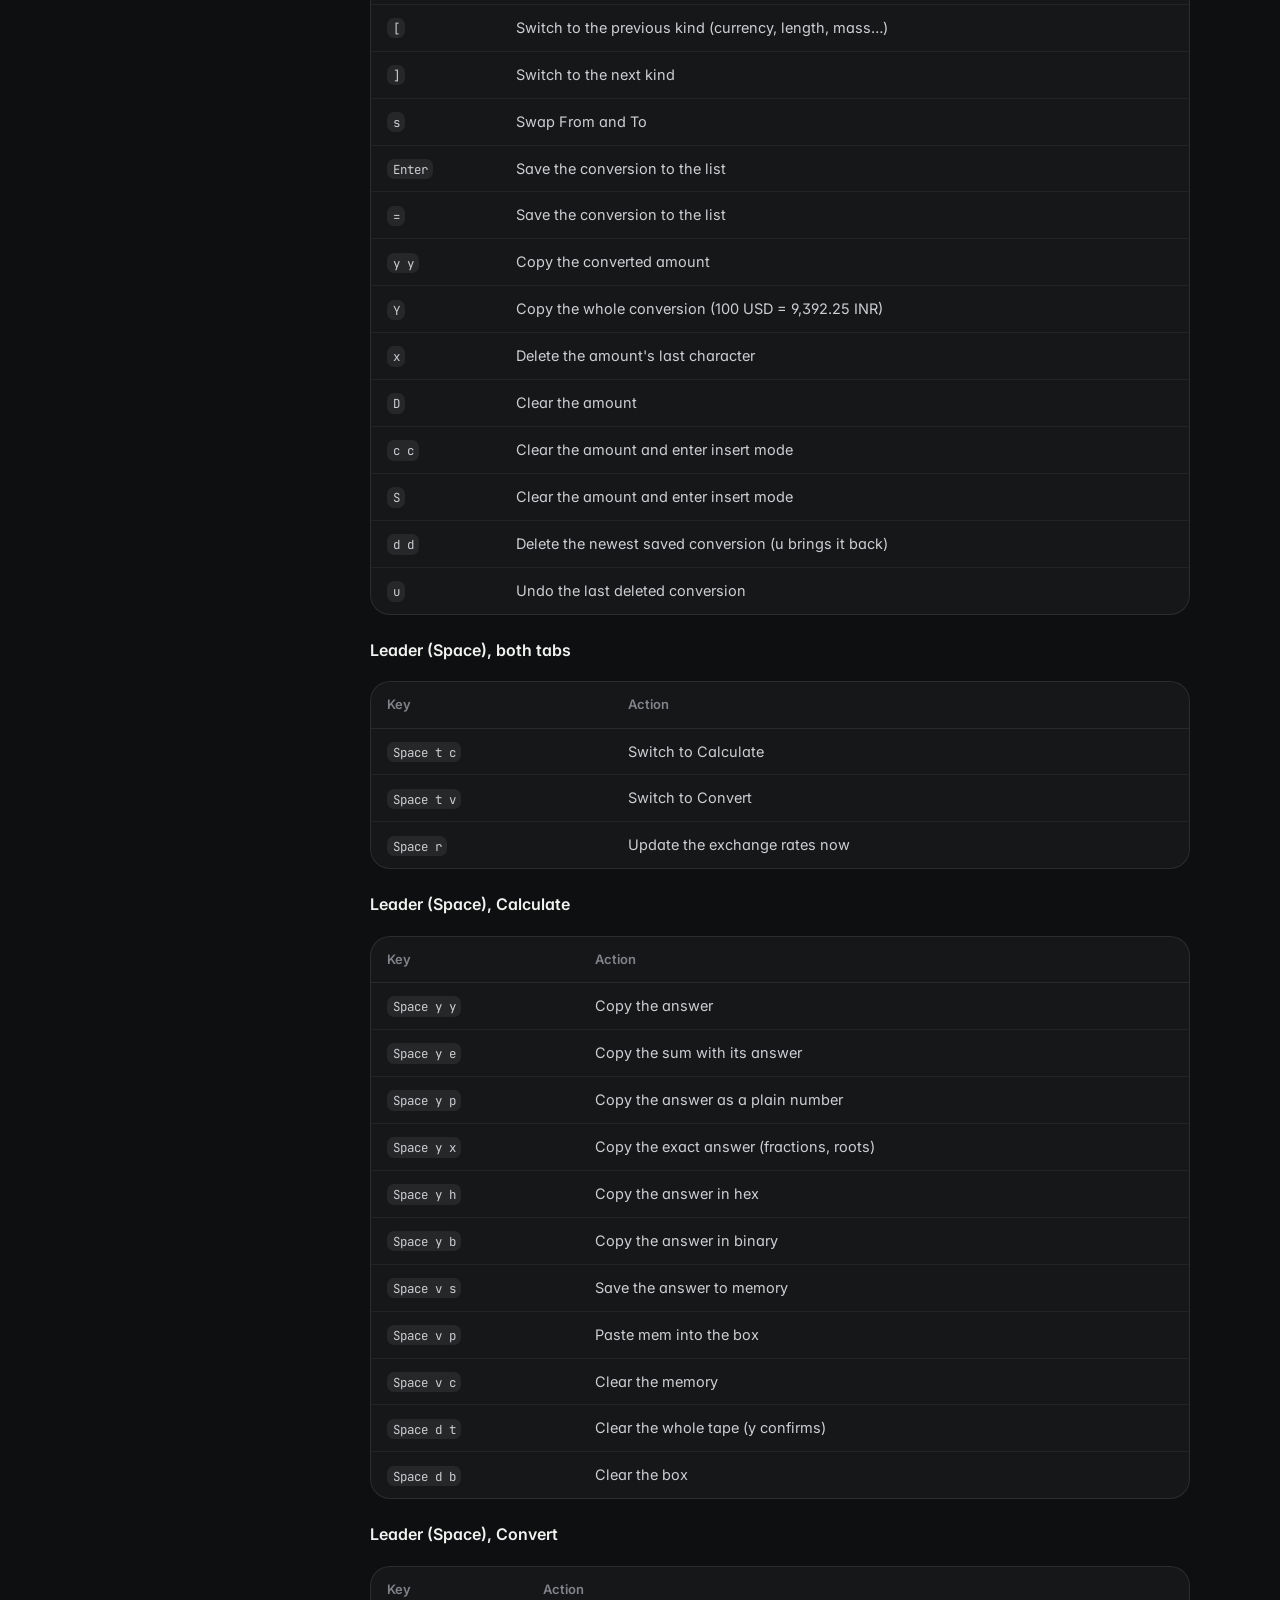
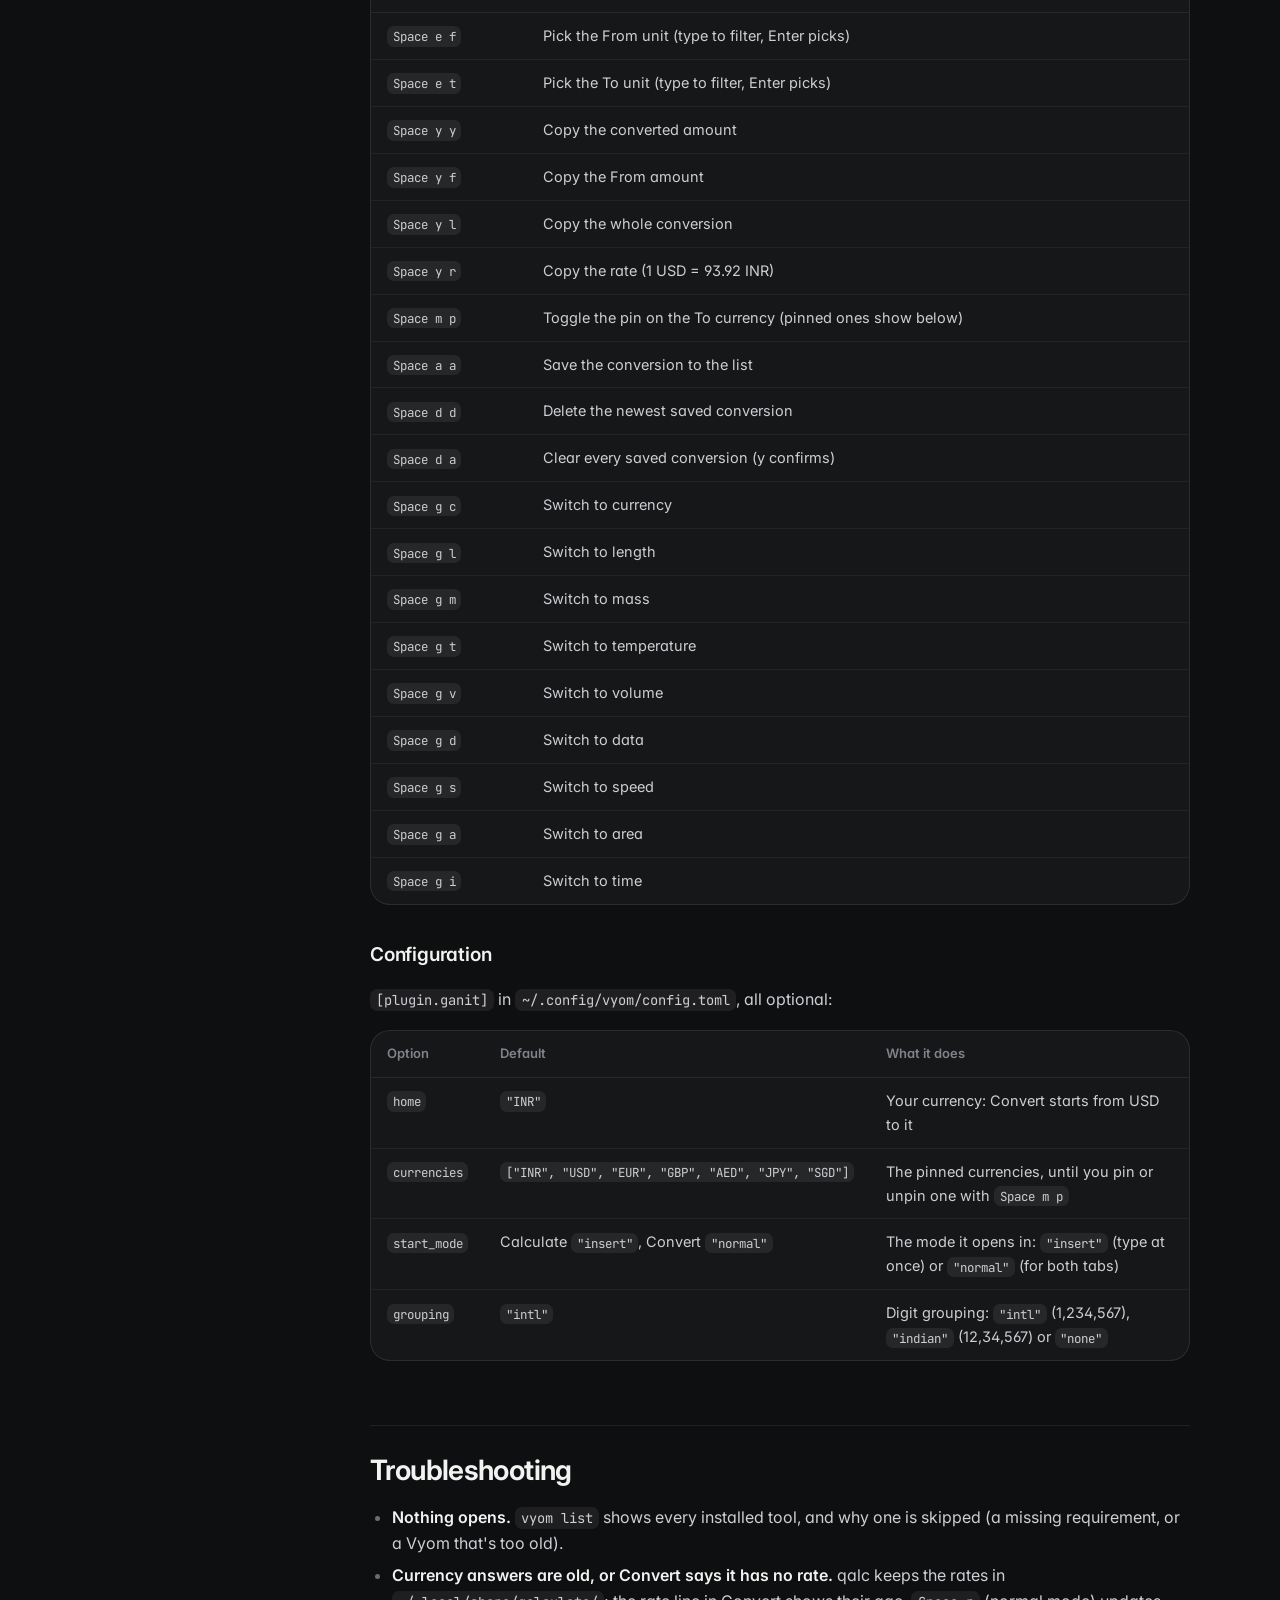
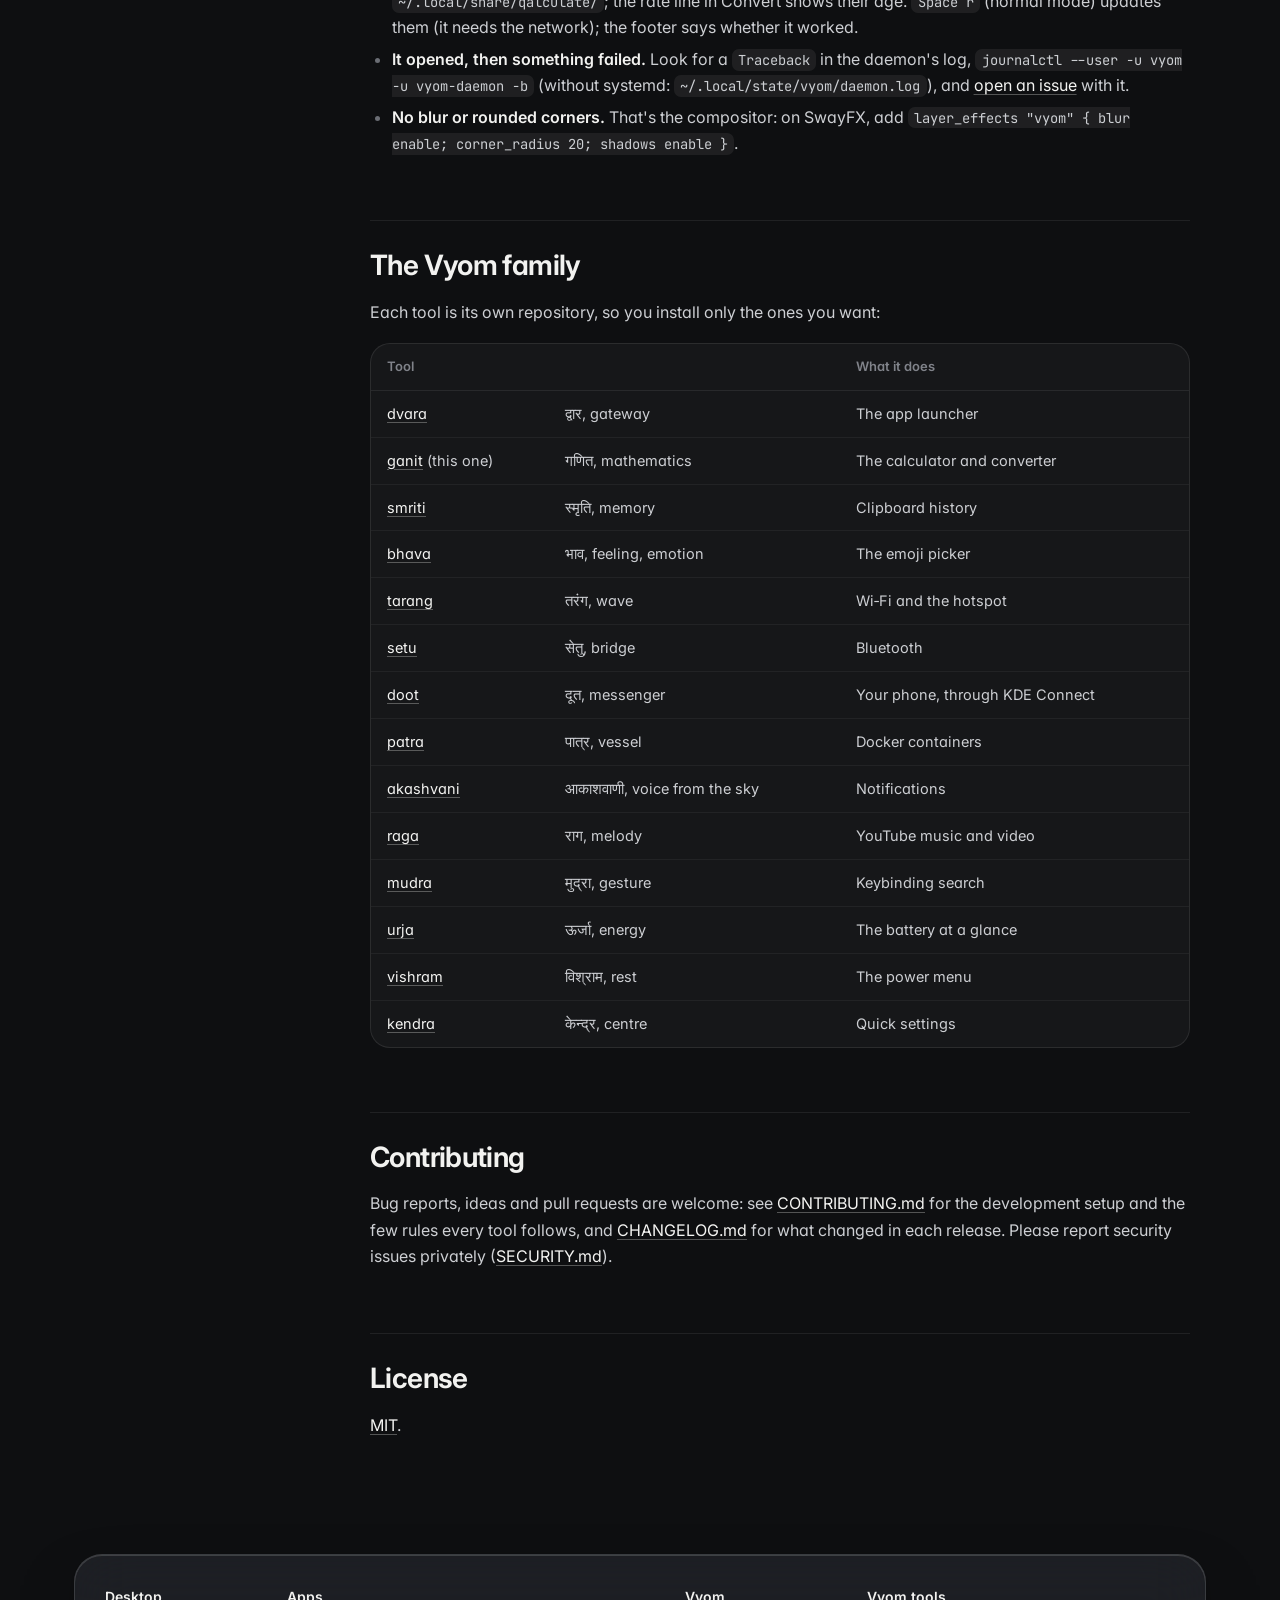
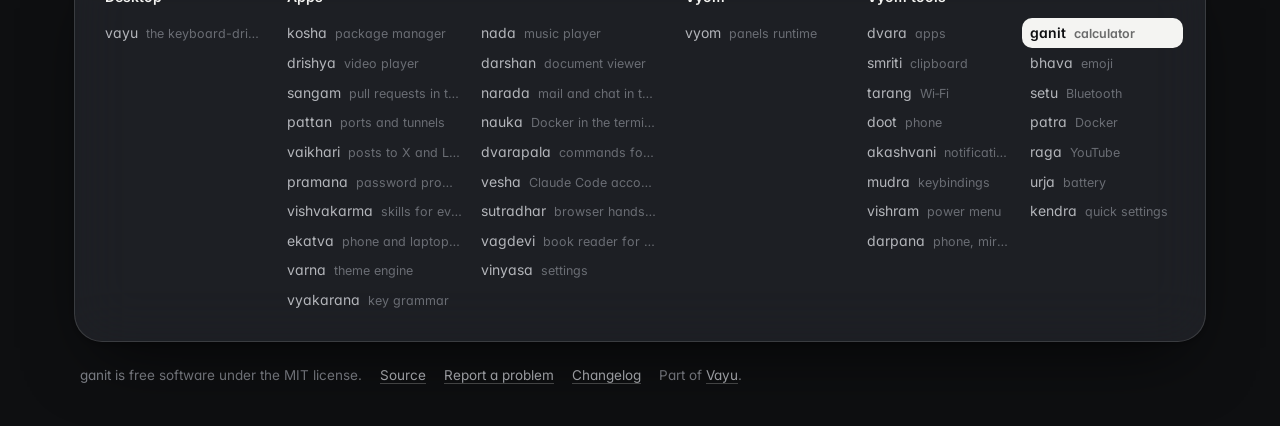
==== commit 9b0aeeb9: "Website: closer to Vayu's own Spatial site The tool's screenshot blurred behind the page, a centred " ====
--- a/docs/index.html
+++ b/docs/index.html
@@ -10,28 +10,27 @@
 <meta name="theme-color" content="#0e0f11">
 <link rel="icon" href="assets/logo.svg" type="image/svg+xml">
 <link rel="preconnect" href="https://fonts.googleapis.com">
-<link href="https://fonts.googleapis.com/css2?family=Inter:wght@400;500;600;700;800&family=JetBrains+Mono:wght@400;600&display=swap" rel="stylesheet">
+<link rel="preconnect" href="https://fonts.gstatic.com" crossorigin>
+<link href="https://fonts.googleapis.com/css2?family=Inter:wght@400;500;600;700&family=JetBrains+Mono:wght@400;500;600&family=Tiro+Devanagari+Sanskrit&display=swap" rel="stylesheet">
 <link rel="stylesheet" href="assets/site.css">
-<style>:root{--tool:#f7b07d;--glow:#f7b07d2e}</style>
+<style>:root{--tool:#f7b07d}.backdrop:before{background-image:url("assets/screenshots/ganit.png")}</style>
 </head>
-<body>
+<body class="home">
+<div class="backdrop" aria-hidden="true"></div>
 <header class="top"><div class="in">
 <a class="brand" href="index.html"><img src="assets/logo.svg" alt=""><span>ganit <small>गणित</small></span></a>
-<nav><a href="index.html" class="on">Overview</a><a href="changelog.html" class="">Changelog</a><a href="adr/index.html" class=" hide">Decisions</a><a class="gh" href="https://github.com/Theyashsawarkar/ganit">GitHub ↗</a></nav></div></header>
-<section class="hero"><div class="in"><div>
-<div class="eyebrow">a Vyom tool</div>
+<nav><a href="index.html" class="on">Overview</a><a href="changelog.html" class="">Changelog</a><a href="adr/index.html" class=" hide">Decisions</a><a class="gh" href="https://github.com/Theyashsawarkar/ganit">GitHub</a></nav></div></header>
+<header class="hero">
+<img class="logo" src="assets/logo.svg" alt="ganit logo" width="104" height="104">
 <h1>ganit</h1>
-<div class="sa">गणित <span>· “mathematics”</span></div>
+<div class="sa"><b lang="sa">गणित</b> <i>“mathematics”</i> · a Vyom tool</div>
 <p class="lead">Calculator and converter: answers as you type (math, units, currency, percentages) through qalc, with a history.</p>
 <figure class="shloka"><p lang="sa">यथा शिखा मयूराणां नागानां मणयो यथा ।<br>तद्वद्वेदाङ्गशास्त्राणां गणितं मूर्धनि स्थितम् ॥</p><figcaption>Like the crest of a peacock or the jewel of a serpent, mathematics stands at the head of the Vedāṅga sciences. <cite>Vedāṅga Jyotiṣa, Yājuṣa recension 4 (the Ārca recension, v. 35, reads ज्योतिषं for गणितं)</cite></figcaption></figure>
-<div class="cta"><a class="btn primary" href="#install">Install</a><a class="btn" href="https://github.com/Theyashsawarkar/ganit">GitHub ↗</a>
-<a class="btn" href="changelog.html">What's new in v0.5.0</a></div>
+<div class="cta"><a class="btn primary" href="#install">Install</a><a class="btn" href="https://github.com/Theyashsawarkar/ganit">Source on GitHub</a><a class="btn" href="changelog.html">What's new in v0.5.0</a></div>
 <div class="meta"><span><b>v0.5.0</b> latest</span><span><b>10</b> releases</span><span><b>6</b> decisions recorded</span><span><b>MIT</b> license</span></div>
-</div><img class="logo" src="assets/logo.svg" alt="ganit logo"></div></section>
+</header>
+<figure class="shot"><img src="assets/screenshots/ganit.png" alt="ganit: calculator panel" fetchpriority="high"></figure>
 <div class="wrap"><aside class="toc"><b>On this page</b><a class="l2" href="#features">Features</a><a class="l2" href="#install">Install</a><a class="l3" href="#requirements">Requirements</a><a class="l3" href="#install">Install</a><a class="l3" href="#update-and-uninstall">Update and uninstall</a><a class="l2" href="#usage">Usage</a><a class="l3" href="#configuration">Configuration</a><a class="l2" href="#troubleshooting">Troubleshooting</a><a class="l2" href="#the-vyom-family">The Vyom family</a><a class="l2" href="#contributing">Contributing</a><a class="l2" href="#license">License</a></aside><article>
-<p align="center">
-  <img alt="ganit: calculator panel" src="assets/screenshots/ganit.png" width="100%">
-</p>
 <blockquote><p><em>Ganit</em> (गणित) is Sanskrit for "mathematics": the sums, conversions and currencies, answered as you type.</p></blockquote>
 <p>ganit is the calculator and converter for <a href="https://github.com/Theyashsawarkar/vyom">Vyom</a>: one keyboard-driven panel that opens instantly, with live data, a preview and a key for everything. It runs on any compositor with the layer-shell protocol (sway, Hyprland, river, niri, Wayfire, labwc…). In <a href="https://github.com/Theyashsawarkar/vayu">Vayu</a>, the desktop it was built for, it replaces wofi-calc.sh (a prompt, then a second wofi for the result).</p>
 <h2 id="features"><a class="anchor" href="#features">#</a>Features</h2>
@@ -90,11 +89,11 @@
 <h2 id="license"><a class="anchor" href="#license">#</a>License</h2>
 <p><a href="https://github.com/Theyashsawarkar/ganit/blob/main/LICENSE">MIT</a>.</p>
 </article></div>
-<footer><div class="in"><div><h4>Desktop</h4><a href="https://vayu.theyashsawarkar.dev/" class="">vayu <span>वायु · the keyboard-driven Wayland desktop</span></a></div><div><h4>Apps</h4><a href="https://kosha.theyashsawarkar.dev/" class="">kosha <span>कोश · package manager</span></a><a href="https://nada.theyashsawarkar.dev/" class="">nada <span>नाद · music player</span></a><a href="https://drishya.theyashsawarkar.dev/" class="">drishya <span>दृश्य · video player</span></a><a href="https://darshan.theyashsawarkar.dev/" class="">darshan <span>दर्शन · document viewer</span></a><a href="https://sangam.theyashsawarkar.dev/" class="">sangam <span>संगम · pull requests in the terminal</span></a><a href="https://narada.theyashsawarkar.dev/" class="">narada <span>नारद · mail and chat in the terminal</span></a><a href="https://pattan.theyashsawarkar.dev/" class="">pattan <span>पत्तन · ports and tunnels</span></a><a href="https://nauka.theyashsawarkar.dev/" class="">nauka <span>नौका · Docker in the terminal</span></a><a href="https://vaikhari.theyashsawarkar.dev/" class="">vaikhari <span>वैखरी · posts to X and LinkedIn</span></a><a href="https://dvarapala.theyashsawarkar.dev/" class="">dvarapala <span>द्वारपाल · commands for AI agents, approved</span></a><a href="https://pramana.theyashsawarkar.dev/" class="">pramana <span>प्रमाण · password prompts</span></a><a href="https://vesha.theyashsawarkar.dev/" class="">vesha <span>वेष · Claude Code accounts</span></a><a href="https://vishvakarma.theyashsawarkar.dev/" class="">vishvakarma <span>विश्वकर्मा · skills for every AI agent</span></a><a href="https://sutradhar.theyashsawarkar.dev/" class="">sutradhar <span>सूत्रधार · browser hands for AI agents</span></a><a href="https://ekatva.theyashsawarkar.dev/" class="">ekatva <span>एकत्व · phone and laptop, linked</span></a><a href="https://vagdevi.theyashsawarkar.dev/" class="">vagdevi <span>वाग्देवी · book reader for Android</span></a><a href="https://varna.theyashsawarkar.dev/" class="">varna <span>वर्ण · theme engine</span></a><a href="https://vinyasa.theyashsawarkar.dev/" class="">vinyasa <span>विन्यास · settings</span></a><a href="https://vyakarana.theyashsawarkar.dev/" class="">vyakarana <span>व्याकरण · key grammar</span></a></div><div><h4>Vyom</h4><a href="https://vyom.theyashsawarkar.dev/" class="">vyom <span>व्योम · panels runtime</span></a></div><div><h4>Vyom tools</h4><a href="https://dvara.theyashsawarkar.dev/" class="">dvara <span>द्वार · apps</span></a><a href="https://ganit.theyashsawarkar.dev/" class="me">ganit <span>गणित · calculator</span></a><a href="https://smriti.theyashsawarkar.dev/" class="">smriti <span>स्मृति · clipboard</span></a><a href="https://bhava.theyashsawarkar.dev/" class="">bhava <span>भाव · emoji</span></a><a href="https://tarang.theyashsawarkar.dev/" class="">tarang <span>तरंग · Wi‑Fi</span></a><a href="https://setu.theyashsawarkar.dev/" class="">setu <span>सेतु · Bluetooth</span></a><a href="https://doot.theyashsawarkar.dev/" class="">doot <span>दूत · phone</span></a><a href="https://patra.theyashsawarkar.dev/" class="">patra <span>पात्र · Docker</span></a><a href="https://akashvani.theyashsawarkar.dev/" class="">akashvani <span>आकाशवाणी · notifications</span></a><a href="https://raga.theyashsawarkar.dev/" class="">raga <span>राग · YouTube</span></a><a href="https://mudra.theyashsawarkar.dev/" class="">mudra <span>मुद्रा · keybindings</span></a><a href="https://urja.theyashsawarkar.dev/" class="">urja <span>ऊर्जा · battery</span></a><a href="https://vishram.theyashsawarkar.dev/" class="">vishram <span>विश्राम · power menu</span></a><a href="https://kendra.theyashsawarkar.dev/" class="">kendra <span>केन्द्र · quick settings</span></a><a href="https://darpana.theyashsawarkar.dev/" class="">darpana <span>दर्पण · phone, mirrored</span></a></div></div>
-<div class="bottom">ganit is free software under the MIT license · <a href="https://github.com/Theyashsawarkar/ganit">source</a> · <a href="https://github.com/Theyashsawarkar/ganit/issues">issues</a> · <a href="changelog.html">changelog</a> · part of <a href="https://vayu.theyashsawarkar.dev/">Vayu</a></div></footer>
+<footer><div class="in glass"><div class=""><h4>Desktop</h4><div class="list"><a href="https://vayu.theyashsawarkar.dev/" class="">vayu <span>the keyboard-driven Wayland desktop</span></a></div></div><div class="g2"><h4>Apps</h4><div class="list"><a href="https://kosha.theyashsawarkar.dev/" class="">kosha <span>package manager</span></a><a href="https://nada.theyashsawarkar.dev/" class="">nada <span>music player</span></a><a href="https://drishya.theyashsawarkar.dev/" class="">drishya <span>video player</span></a><a href="https://darshan.theyashsawarkar.dev/" class="">darshan <span>document viewer</span></a><a href="https://sangam.theyashsawarkar.dev/" class="">sangam <span>pull requests in the terminal</span></a><a href="https://narada.theyashsawarkar.dev/" class="">narada <span>mail and chat in the terminal</span></a><a href="https://pattan.theyashsawarkar.dev/" class="">pattan <span>ports and tunnels</span></a><a href="https://nauka.theyashsawarkar.dev/" class="">nauka <span>Docker in the terminal</span></a><a href="https://vaikhari.theyashsawarkar.dev/" class="">vaikhari <span>posts to X and LinkedIn</span></a><a href="https://dvarapala.theyashsawarkar.dev/" class="">dvarapala <span>commands for AI agents, approved</span></a><a href="https://pramana.theyashsawarkar.dev/" class="">pramana <span>password prompts</span></a><a href="https://vesha.theyashsawarkar.dev/" class="">vesha <span>Claude Code accounts</span></a><a href="https://vishvakarma.theyashsawarkar.dev/" class="">vishvakarma <span>skills for every AI agent</span></a><a href="https://sutradhar.theyashsawarkar.dev/" class="">sutradhar <span>browser hands for AI agents</span></a><a href="https://ekatva.theyashsawarkar.dev/" class="">ekatva <span>phone and laptop, linked</span></a><a href="https://vagdevi.theyashsawarkar.dev/" class="">vagdevi <span>book reader for Android</span></a><a href="https://varna.theyashsawarkar.dev/" class="">varna <span>theme engine</span></a><a href="https://vinyasa.theyashsawarkar.dev/" class="">vinyasa <span>settings</span></a><a href="https://vyakarana.theyashsawarkar.dev/" class="">vyakarana <span>key grammar</span></a></div></div><div class=""><h4>Vyom</h4><div class="list"><a href="https://vyom.theyashsawarkar.dev/" class="">vyom <span>panels runtime</span></a></div></div><div class="g2"><h4>Vyom tools</h4><div class="list"><a href="https://dvara.theyashsawarkar.dev/" class="">dvara <span>apps</span></a><a href="https://ganit.theyashsawarkar.dev/" class="me" aria-current="page">ganit <span>calculator</span></a><a href="https://smriti.theyashsawarkar.dev/" class="">smriti <span>clipboard</span></a><a href="https://bhava.theyashsawarkar.dev/" class="">bhava <span>emoji</span></a><a href="https://tarang.theyashsawarkar.dev/" class="">tarang <span>Wi‑Fi</span></a><a href="https://setu.theyashsawarkar.dev/" class="">setu <span>Bluetooth</span></a><a href="https://doot.theyashsawarkar.dev/" class="">doot <span>phone</span></a><a href="https://patra.theyashsawarkar.dev/" class="">patra <span>Docker</span></a><a href="https://akashvani.theyashsawarkar.dev/" class="">akashvani <span>notifications</span></a><a href="https://raga.theyashsawarkar.dev/" class="">raga <span>YouTube</span></a><a href="https://mudra.theyashsawarkar.dev/" class="">mudra <span>keybindings</span></a><a href="https://urja.theyashsawarkar.dev/" class="">urja <span>battery</span></a><a href="https://vishram.theyashsawarkar.dev/" class="">vishram <span>power menu</span></a><a href="https://kendra.theyashsawarkar.dev/" class="">kendra <span>quick settings</span></a><a href="https://darpana.theyashsawarkar.dev/" class="">darpana <span>phone, mirrored</span></a></div></div></div>
+<div class="bottom"><span>ganit is free software under the MIT license.</span><a href="https://github.com/Theyashsawarkar/ganit">Source</a><a href="https://github.com/Theyashsawarkar/ganit/issues">Report a problem</a><a href="changelog.html">Changelog</a><span>Part of <a href="https://vayu.theyashsawarkar.dev/">Vayu</a>.</span></div></footer>
 <script>
-document.querySelectorAll('pre.code').forEach(p=>{const b=document.createElement('button');b.className='copy';b.textContent='Copy';
-b.onclick=()=>{navigator.clipboard.writeText(p.innerText.replace(/^Copy/,'')).then(()=>{b.textContent='Copied';setTimeout(()=>b.textContent='Copy',1200)})};p.appendChild(b)});
+document.querySelectorAll('pre.code').forEach(p=>{const b=document.createElement('button');b.className='copy';b.type='button';b.textContent='Copy';
+b.onclick=()=>{navigator.clipboard.writeText(p.querySelector('code').innerText).then(()=>{b.textContent='Copied';b.classList.add('done');setTimeout(()=>{b.textContent='Copy';b.classList.remove('done')},1400)})};p.appendChild(b)});
 const links=[...document.querySelectorAll('.toc a')];if(links.length){const hs=links.map(a=>document.getElementById(a.hash.slice(1))).filter(Boolean);
 const on=()=>{let cur=hs[0];for(const h of hs){if(h.getBoundingClientRect().top<120)cur=h}links.forEach(a=>a.classList.toggle('on',cur&&a.hash==='#'+cur.id))};
 addEventListener('scroll',on,{passive:true});on()}
--- a/docs/assets/site.css
+++ b/docs/assets/site.css
@@ -1,100 +1,131 @@
-/* Vayu's Spatial look: graphite glass that floats, very round, colour only
-   where it means something. The near-white accent is where you act (links,
-   the main button); the tool's own colour (--tool) is only its signature:
-   the logo's glow, the shloka's line, the release dots. */
+/* Vayu's Spatial look (the same as vayu.theyashsawarkar.dev): graphite
+   glass floating over the tool's own screenshot, blurred far out of focus;
+   very round; where you are is a near-white pill or brighter glass; no
+   glows; colour only where it means something. The tool's own colour
+   (--tool) is only its signature: the release dots. */
 :root{--crust:#0e0f11;--mantle:#141518;--base:#1b1c20;--s0:#2a2c31;--s1:#3a3c42;--ov0:#6a6d74;--ov1:#80838a;
---sub0:#b3b5ba;--sub1:#cdcfd3;--text:#f2f2f0;--accent:#f4f4f2;--green:#8ee2a6;--peach:#f7b07d;--red:#ff9389;--blue:#93c4ff;
---glass:rgba(255,255,255,.045);--rim:rgba(255,255,255,.10);--lit:inset 0 1px 0 rgba(255,255,255,.08);
---ui:"Inter","Segoe UI",system-ui,sans-serif;--mono:"JetBrains Mono","JetBrainsMono Nerd Font",ui-monospace,monospace}
+--sub0:#b3b5ba;--sub1:#cdcfd3;--text:#f2f2f0;--accent:#f4f4f2;--green:#8ee2a6;--peach:#f7b07d;--red:#ff9389;--blue:#93c4ff;--yellow:#f3d47f;
+--glass:rgba(52,54,60,.44);--hi:rgba(255,255,255,.09);--rim:rgba(255,255,255,.13);--lit:inset 0 1px 0 rgba(255,255,255,.15);
+--float:0 30px 70px -24px rgba(0,0,0,.7),0 2px 6px rgba(0,0,0,.25);--blur:blur(28px) saturate(160%);
+--ui:"Inter","Adwaita Sans",system-ui,sans-serif;--mono:"JetBrains Mono","JetBrainsMono Nerd Font",ui-monospace,monospace;
+--sa:"Tiro Devanagari Sanskrit","Noto Serif Devanagari",serif;color-scheme:dark}
 *{box-sizing:border-box}html{scroll-behavior:smooth;scroll-padding-top:96px}
-body{margin:0;background:var(--crust);color:var(--text);font:16px/1.65 var(--ui);-webkit-font-smoothing:antialiased}
-a{color:var(--accent);text-decoration:underline;text-decoration-color:rgba(244,244,242,.28);text-underline-offset:3px}
-a:hover{text-decoration-color:var(--accent)}
+body{margin:0;min-height:100vh;background:var(--crust);color:var(--text);font:16px/1.65 var(--ui);-webkit-font-smoothing:antialiased;font-feature-settings:"cv11","ss01"}
+/* the backdrop: the tool's screenshot, out of focus, fading to graphite */
+.backdrop{position:fixed;inset:0;z-index:-1;overflow:hidden;pointer-events:none}
+.backdrop:before{content:"";position:absolute;inset:-12%;background:center/cover no-repeat;filter:blur(64px) saturate(1.25) brightness(.62);transform:translateZ(0)}
+.backdrop:after{content:"";position:absolute;inset:0;background:linear-gradient(to bottom,rgba(14,15,17,.25),rgba(14,15,17,.8) 60%,var(--crust))}
+.backdrop.none:before{background:radial-gradient(60% 50% at 50% 0%,color-mix(in srgb,var(--tool) 22%,transparent),transparent 70%);filter:none}
+.sub .backdrop:after{background:linear-gradient(to bottom,rgba(14,15,17,.55),rgba(14,15,17,.93) 45%,var(--crust))}
+a{color:var(--accent);text-decoration:underline;text-decoration-color:rgba(244,244,242,.3);text-underline-offset:3px}
+a:hover{text-decoration-color:currentColor}
 code{font:.86em var(--mono);background:rgba(255,255,255,.07);padding:.14em .45em;border-radius:7px;color:var(--sub1)}
+kbd{display:inline-block;min-width:1.7em;padding:.05em .45em;font:500 .8em/1.6 var(--mono);text-align:center;color:var(--text);background:rgba(255,255,255,.08);border:1px solid rgba(255,255,255,.14);border-bottom-width:2px;border-radius:8px}
 img{max-width:100%;height:auto}
-:focus-visible{outline:2px solid var(--accent);outline-offset:3px;border-radius:8px}
-/* nav: a floating glass pill */
-.top{position:sticky;top:12px;z-index:20;padding:0 16px}
-.top .in{max-width:1240px;margin:0 auto;padding:8px 10px 8px 16px;display:flex;align-items:center;gap:22px;
-border-radius:999px;background:rgba(27,28,32,.62);border:1px solid var(--rim);box-shadow:var(--lit),0 18px 40px rgba(0,0,0,.35);
-backdrop-filter:blur(24px) saturate(1.5);-webkit-backdrop-filter:blur(24px) saturate(1.5)}
-.brand{display:flex;align-items:center;gap:10px;font-weight:650;font-size:16.5px;color:var(--text);text-decoration:none}
-.brand img{width:28px;height:28px;border-radius:9px}.brand small{font-weight:500;color:var(--ov1);font-size:13px}
-.top nav{display:flex;gap:4px;margin-left:auto;flex-wrap:wrap}
-.top nav a{color:var(--sub0);padding:6px 14px;border-radius:999px;font-size:14.5px;text-decoration:none}
-.top nav a:hover{background:rgba(255,255,255,.07);color:var(--text)}
-.top nav a.on{background:rgba(255,255,255,.14);color:var(--text);box-shadow:var(--lit)}
-.top nav a.gh{background:var(--accent);color:var(--crust);font-weight:600}.top nav a.gh:hover{background:#fff}
-/* hero: the tool's light in a dark room */
-.hero{position:relative;overflow:hidden;margin-top:-64px;padding-top:64px}
-.hero:before{content:"";position:absolute;inset:-30% -10% auto;height:720px;
-background:radial-gradient(640px 340px at 18% 32%,var(--glow),transparent 70%),radial-gradient(520px 300px at 86% 8%,rgba(255,255,255,.06),transparent 70%);pointer-events:none}
-.hero .in{position:relative;max-width:1240px;margin:0 auto;padding:84px 24px 60px;display:grid;grid-template-columns:minmax(0,1fr) auto;gap:48px;align-items:center}
-.eyebrow{display:inline-flex;align-items:center;gap:8px;font:500 13.5px var(--ui);color:var(--sub1);padding:5px 13px 5px 11px;border-radius:999px;
-background:var(--glass);border:1px solid var(--rim);box-shadow:var(--lit)}
-.eyebrow:before{content:"";width:7px;height:7px;border-radius:50%;background:var(--tool)}
-.hero h1{font-size:clamp(42px,6vw,68px);line-height:1.02;margin:18px 0 8px;letter-spacing:-.035em;font-weight:700}
-.hero .sa{font-size:22px;color:var(--sub1);margin-bottom:22px}.hero .sa span{color:var(--ov1)}
-.hero .shloka{margin:0 0 28px;padding:16px 20px;border-radius:22px;background:var(--glass);border:1px solid var(--rim);box-shadow:var(--lit),inset 3px 0 0 var(--tool);max-width:720px}
-.hero .shloka p{margin:0 0 6px;font-size:18px;line-height:1.6;color:var(--text)}.hero .shloka figcaption{font-size:14px;color:var(--sub0)}.hero .shloka cite{color:var(--ov1);font-style:normal;white-space:nowrap}
-.hero p.lead{font-size:19px;color:var(--sub0);max-width:680px;margin:0 0 28px}
-.cta{display:flex;gap:10px;flex-wrap:wrap}
-.btn{display:inline-flex;align-items:center;gap:8px;padding:11px 20px;border-radius:999px;font-weight:600;font-size:15px;color:var(--text);
-background:rgba(255,255,255,.07);border:1px solid var(--rim);box-shadow:var(--lit);text-decoration:none}
-.btn:hover{background:rgba(255,255,255,.12)}
-.btn.primary{background:var(--accent);color:var(--crust);border-color:transparent;box-shadow:none}.btn.primary:hover{background:#fff}
-.hero .logo{width:184px;height:184px;filter:drop-shadow(0 28px 56px var(--glow))}
-.meta{display:flex;gap:18px;flex-wrap:wrap;margin-top:24px;color:var(--ov1);font-size:14px}.meta b{color:var(--sub1);font-weight:600}
-/* layout */
-.wrap{max-width:1240px;margin:0 auto;padding:44px 24px 88px;display:grid;grid-template-columns:230px minmax(0,1fr);gap:52px}
-.toc{position:sticky;top:96px;align-self:start;max-height:calc(100vh - 116px);overflow:auto;font-size:14px;padding-right:6px}
-.toc b{display:block;font-size:13px;font-weight:600;color:var(--ov1);margin:0 0 10px 12px}
-.toc a{display:block;color:var(--sub0);padding:5px 12px;border-radius:12px;text-decoration:none}
-.toc a.l3{padding-left:24px;font-size:13px;color:var(--ov1)}
-.toc a:hover{color:var(--text);background:rgba(255,255,255,.04)}
-.toc a.on{color:var(--text);background:rgba(255,255,255,.09);box-shadow:var(--lit)}
-article{min-width:0}
-article h2{font-size:30px;letter-spacing:-.02em;margin:60px 0 14px;padding-top:6px;font-weight:650}
-article h2:first-child{margin-top:0}
-article h3{font-size:20px;margin:34px 0 10px;font-weight:600}article h4{font-size:16px;margin:24px 0 8px;color:var(--sub1)}
-article p,article li{color:var(--sub1)}
+:focus-visible{outline:2px solid var(--accent);outline-offset:3px;border-radius:10px}
+.glass{background:var(--glass);-webkit-backdrop-filter:var(--blur);backdrop-filter:var(--blur);border:1px solid var(--rim);box-shadow:var(--lit),var(--float)}
+/* nav: a floating glass capsule; the page you're on is the near-white pill */
+.top{position:sticky;top:0;z-index:20;padding:14px 24px 0}
+.top .in{max-width:1180px;margin:0 auto;padding:6px 6px 6px 10px;display:flex;align-items:center;gap:18px;border-radius:999px;
+background:rgba(30,31,35,.62);-webkit-backdrop-filter:var(--blur);backdrop-filter:var(--blur);border:1px solid var(--rim);box-shadow:var(--lit),0 18px 40px -18px rgba(0,0,0,.7)}
+.brand{display:flex;align-items:center;gap:10px;font-weight:650;font-size:16px;color:var(--text);text-decoration:none;padding:2px 6px 2px 2px;border-radius:999px}
+.brand img{width:30px;height:30px;border-radius:10px}.brand small{font:400 14px var(--sa);color:var(--ov1)}
+.top nav{display:flex;gap:2px;margin-left:auto}
+.top nav a{color:var(--sub0);padding:7px 15px;border-radius:999px;font-size:14.5px;font-weight:500;text-decoration:none;white-space:nowrap;transition:background-color .15s,color .15s}
+.top nav a:hover{background:rgba(255,255,255,.08);color:var(--text)}
+.top nav a.on{background:var(--accent);color:var(--crust);font-weight:600}
+.top nav a.gh{color:var(--text);background:rgba(255,255,255,.09);box-shadow:inset 0 1px 0 rgba(255,255,255,.1);margin-left:4px}.top nav a.gh:hover{background:rgba(255,255,255,.15)}
+/* hero: the logo, the name, the verse, then the tool itself */
+.hero{max-width:860px;margin:0 auto;padding:76px 24px 0;text-align:center}
+.hero .logo{width:104px;height:104px;border-radius:28px;box-shadow:0 26px 50px -18px rgba(0,0,0,.8),0 0 0 1px rgba(255,255,255,.08)}
+.hero h1{font-size:clamp(46px,7vw,76px);line-height:1;margin:26px 0 10px;letter-spacing:-.04em;font-weight:700}
+.hero .sa{font-size:16px;color:var(--sub0)}.hero .sa b{font:400 21px var(--sa);color:var(--sub1);margin-right:6px}.hero .sa i{font-style:normal;color:var(--ov1)}
+.hero p.lead{font-size:19.5px;line-height:1.55;color:var(--sub1);max-width:34em;margin:22px auto 0;text-wrap:pretty}
+.hero .shloka{margin:34px auto 0;max-width:600px}
+.hero .shloka p{margin:0;font:400 21px/1.55 var(--sa);color:var(--text)}
+.hero .shloka figcaption{margin-top:10px;font-size:14.5px;color:var(--sub0);text-wrap:pretty}.hero .shloka cite{display:block;margin-top:2px;color:var(--ov1);font-style:normal;font-size:13px}
+.cta{display:flex;gap:10px;flex-wrap:wrap;justify-content:center;margin-top:32px}
+.btn{display:inline-flex;align-items:center;gap:8px;padding:12px 22px;border-radius:999px;font-weight:600;font-size:15px;color:var(--text);
+background:rgba(255,255,255,.08);border:1px solid var(--rim);box-shadow:var(--lit);-webkit-backdrop-filter:var(--blur);backdrop-filter:var(--blur);text-decoration:none;transition:background-color .15s}
+.btn:hover{background:rgba(255,255,255,.14)}
+.btn.primary{background:var(--accent);color:var(--crust);border-color:transparent;box-shadow:0 10px 30px -12px rgba(0,0,0,.6)}.btn.primary:hover{background:#fff}
+.meta{display:flex;gap:6px;flex-wrap:wrap;justify-content:center;margin-top:20px;font-size:13.5px;color:var(--ov1)}
+.meta span{padding:4px 12px;border-radius:999px;border:1px solid rgba(255,255,255,.09)}.meta b{color:var(--sub1);font-weight:600}
+.shot{max-width:1180px;margin:56px auto 0;padding:0 24px;display:flex;gap:22px;justify-content:center;align-items:flex-start}
+.shot img{display:block;border-radius:26px;border:1px solid var(--rim);background:var(--base);box-shadow:0 0 0 6px rgba(255,255,255,.04),0 50px 110px -30px rgba(0,0,0,.85)}
+.shot.many img{flex:1 1 0;min-width:0;max-width:300px;border-radius:30px}
+.shot figcaption{display:none}
+/* layout: a glass "On this page" panel beside the article */
+.wrap{max-width:1180px;margin:0 auto;padding:72px 24px 40px;display:grid;grid-template-columns:240px minmax(0,1fr);gap:56px}
+.sub .wrap{padding-top:48px}
+.wrap.solo{grid-template-columns:minmax(0,1fr);max-width:900px}.wrap.solo article{max-width:none}
+.adrmeta+h2{border-top:0;padding-top:0;margin-top:10px;font-size:36px;letter-spacing:-.03em}
+article>h2:first-child{font-size:36px;letter-spacing:-.03em}
+.toc{position:sticky;top:92px;align-self:start;max-height:calc(100vh - 112px);overflow:auto;scrollbar-width:thin;scrollbar-color:rgba(255,255,255,.15) transparent;
+padding:14px 8px 10px;border-radius:24px;background:rgba(30,31,35,.6);-webkit-backdrop-filter:var(--blur);backdrop-filter:var(--blur);border:1px solid var(--rim);box-shadow:var(--lit),0 24px 50px -24px rgba(0,0,0,.7)}
+.toc:empty{display:none}
+.toc b{display:block;font-size:13px;font-weight:600;color:var(--ov1);margin:0 12px 6px}
+.toc a{display:block;color:var(--sub0);padding:6px 12px;border-radius:14px;font-size:13.5px;line-height:1.4;text-decoration:none;transition:background-color .15s,color .15s}
+.toc a.l3{padding:4px 12px 4px 24px;font-size:12.5px;color:var(--ov1)}
+.toc a:hover{color:var(--text);background:rgba(255,255,255,.06)}
+.toc a.on{color:var(--text);background:rgba(255,255,255,.11);box-shadow:inset 0 1px 0 rgba(255,255,255,.12),inset 0 0 0 1px rgba(255,255,255,.08)}
+article{min-width:0;max-width:820px}
+article h2{font-size:28px;line-height:1.2;letter-spacing:-.022em;margin:64px 0 14px;padding-top:28px;border-top:1px solid rgba(255,255,255,.08);font-weight:650}
+article>h2:first-child,article>section:first-child h2{margin-top:0;padding-top:0;border-top:0}
+article h3{font-size:19px;margin:34px 0 10px;font-weight:600;letter-spacing:-.01em}article h4{font-size:16px;margin:24px 0 8px;color:var(--sub1)}
+article p,article li{color:var(--sub1);overflow-wrap:anywhere}article strong{color:var(--text);font-weight:600}
 article .anchor{opacity:0;margin-left:-22px;width:22px;display:inline-block;color:var(--ov0);text-decoration:none}
 article h2:hover .anchor,article h3:hover .anchor{opacity:1}
-article ul,article ol{padding-left:22px}article li{margin:5px 0}
-article img{border-radius:22px;border:1px solid var(--rim);box-shadow:0 24px 60px rgba(0,0,0,.35)}
+article ul,article ol{padding-left:22px}article li{margin:5px 0}article li::marker{color:var(--ov0)}
+article img{border-radius:22px;border:1px solid var(--rim);box-shadow:0 30px 70px -28px rgba(0,0,0,.85)}
 article p[align=center]{text-align:center}article p[align=center] img{margin:6px 0}
-article blockquote{margin:22px 0;padding:16px 22px;background:var(--glass);border:1px solid var(--rim);box-shadow:var(--lit);border-radius:22px}
-article blockquote p{margin:0;color:var(--sub0)}
-pre.code{position:relative;background:rgba(0,0,0,.28);border:1px solid var(--rim);box-shadow:var(--lit);border-radius:20px;padding:18px 20px;overflow:auto;font:13.5px/1.65 var(--mono);color:var(--sub1)}
+article blockquote{margin:22px 0;padding:14px 20px;background:rgba(255,255,255,.04);border:1px solid rgba(255,255,255,.08);box-shadow:inset 0 1px 0 rgba(255,255,255,.06);border-radius:20px}
+article blockquote p{margin:.2em 0;color:var(--sub0)}
+pre.code{position:relative;background:rgba(10,11,13,.6);border:1px solid rgba(255,255,255,.08);border-radius:18px;padding:18px 20px;overflow:auto;font:13.5px/1.65 var(--mono);color:var(--sub1)}
 pre.code code{background:none;padding:0;font-size:inherit;color:inherit}
-pre.code .copy{position:absolute;top:10px;right:10px;font:600 12px var(--ui);padding:5px 12px;border-radius:999px;border:0;background:rgba(255,255,255,.1);color:var(--text);cursor:pointer;opacity:0;transition:opacity .15s}
-pre.code:hover .copy,pre.code .copy:focus-visible{opacity:1}
-.table{overflow:auto;margin:16px 0;border:1px solid var(--rim);border-radius:20px;background:var(--glass);box-shadow:var(--lit)}
+pre.code .copy{position:absolute;top:10px;right:10px;font:600 12.5px var(--ui);padding:5px 13px;border-radius:999px;border:1px solid rgba(255,255,255,.12);background:rgba(255,255,255,.08);color:var(--sub1);cursor:pointer;opacity:0;transition:opacity .15s,background-color .15s}
+pre.code:hover .copy,pre.code .copy:focus-visible{opacity:1}pre.code .copy:hover{background:var(--accent);color:var(--crust)}
+pre.code .copy.done{background:var(--green);color:var(--crust);border-color:transparent;opacity:1}
+.table{overflow:auto;margin:18px 0 22px;border:1px solid rgba(255,255,255,.09);border-radius:20px;background:rgba(255,255,255,.035)}
 table{border-collapse:collapse;width:100%;font-size:14.5px}
-th{text-align:left;color:var(--sub1);font-weight:600;padding:11px 16px;border-bottom:1px solid var(--rim);background:rgba(255,255,255,.03)}
-td{padding:10px 16px;border-bottom:1px solid rgba(255,255,255,.06);color:var(--sub1);vertical-align:top}tr:last-child td{border-bottom:0}
+th{text-align:left;color:var(--ov1);font-size:13px;font-weight:600;padding:12px 16px;border-bottom:1px solid rgba(255,255,255,.08);white-space:nowrap}
+td{padding:11px 16px;border-top:1px solid rgba(255,255,255,.05);color:var(--sub1);vertical-align:top}tbody tr:first-child td{border-top:0}
 td code{white-space:nowrap}
-/* changelog */
-.release{position:relative;padding:0 0 10px 30px;border-left:1px solid var(--s1);margin-left:6px}
-.release:before{content:"";position:absolute;left:-6px;top:11px;width:11px;height:11px;border-radius:50%;background:var(--tool);box-shadow:0 0 0 4px var(--crust)}
-.release h2{margin-top:0;font-size:24px}.release h2 .date{font:500 14px var(--mono);color:var(--ov1);margin-left:10px}
-.release .tag{font:600 12px var(--mono);padding:2px 10px;border-radius:999px;background:rgba(255,255,255,.08);color:var(--text);margin-left:8px;vertical-align:3px}
-/* adr */
-.cards{display:grid;grid-template-columns:repeat(auto-fill,minmax(300px,1fr));gap:14px;margin:18px 0}
-.card{display:block;background:var(--glass);border:1px solid var(--rim);box-shadow:var(--lit);border-radius:24px;padding:20px 22px;color:var(--text);text-decoration:none;transition:background .15s,border-color .15s}
-.card:hover{background:rgba(255,255,255,.075);border-color:rgba(255,255,255,.2)}
-.card .n{font:600 12px var(--mono);color:var(--ov1)}.card h3{margin:6px 0 6px;font-size:17px}.card p{margin:0;color:var(--sub0);font-size:14px}
+/* changelog: each release a glass card on a thread */
+.release{position:relative;margin:0 0 18px 22px;padding:22px 26px 10px;border-radius:24px;background:rgba(255,255,255,.035);border:1px solid rgba(255,255,255,.08);box-shadow:inset 0 1px 0 rgba(255,255,255,.07)}
+.release:before{content:"";position:absolute;left:-23px;top:0;bottom:-18px;width:1px;background:rgba(255,255,255,.1)}
+.release:after{content:"";position:absolute;left:-28px;top:30px;width:11px;height:11px;border-radius:50%;background:var(--tool);box-shadow:0 0 0 4px var(--crust)}
+.release:last-child:before{bottom:auto;height:30px}
+.release h2{margin:0 0 6px;padding:0;border:0;font-size:22px;display:flex;align-items:baseline;flex-wrap:wrap;gap:4px 12px}
+.release h2 .date{font:500 13.5px var(--mono);color:var(--ov1)}
+.release .tag{font:600 12.5px var(--ui);padding:3px 11px;border-radius:999px;background:rgba(255,255,255,.08);color:var(--sub1);text-decoration:none;margin-left:auto}
+.release .tag:hover{background:rgba(255,255,255,.14);color:var(--text)}
+.release h3{font-size:15px;color:var(--sub0);margin:18px 0 6px}
+/* decisions */
+.cards{display:grid;grid-template-columns:repeat(auto-fill,minmax(min(300px,100%),1fr));gap:14px;margin:22px 0}
+.card{display:block;background:rgba(255,255,255,.04);border:1px solid rgba(255,255,255,.09);box-shadow:inset 0 1px 0 rgba(255,255,255,.07);border-radius:24px;padding:20px 22px;color:var(--text);text-decoration:none;transition:background-color .15s,border-color .15s}
+.card:hover{background:var(--hi);border-color:rgba(255,255,255,.18)}
+.card .n{font:500 12.5px var(--mono);color:var(--ov1);display:flex;gap:8px;align-items:center}.card h3{margin:10px 0 6px;font-size:17px;line-height:1.35}.card p{margin:0;color:var(--sub0);font-size:14px}
 .status{display:inline-block;font:600 12px var(--ui);padding:2px 10px;border-radius:999px;background:rgba(142,226,166,.14);color:var(--green)}
 .status.superseded,.status.deprecated{background:rgba(247,176,125,.14);color:var(--peach)}.status.proposed{background:rgba(147,196,255,.14);color:var(--blue)}
-/* footer */
-footer{border-top:1px solid rgba(255,255,255,.06);background:var(--mantle)}
-footer .in{max-width:1240px;margin:0 auto;padding:48px 24px;display:grid;grid-template-columns:repeat(auto-fit,minmax(200px,1fr));gap:28px}
-footer h4{margin:0 0 10px;font-size:13.5px;font-weight:600;color:var(--sub0)}
-footer a{display:flex;gap:8px;align-items:baseline;color:var(--sub0);font-size:14px;padding:2px 0;text-decoration:none}footer a:hover{color:var(--text)}footer a span{color:var(--ov0);font-size:12.5px}
-footer a.me{color:var(--text);font-weight:600}
-footer .bottom{max-width:1240px;margin:0 auto;padding:0 24px 32px;color:var(--ov0);font-size:13px}
-footer .bottom a{display:inline;padding:0;font-size:13px;text-decoration:underline}
-@media(max-width:900px){.wrap{grid-template-columns:1fr}.toc{display:none}.hero .in{grid-template-columns:1fr}.hero .logo{width:112px;height:112px;order:-1}
-.top nav a:not(.gh){padding:6px 9px}}
-@media(max-width:560px){.top{padding:0 10px}.top .in{gap:10px;padding-left:12px}.brand small{display:none}.top nav a.hide{display:none}.hero .in{padding:52px 16px 36px}.wrap{padding:28px 16px 64px}}
+.adrmeta{display:flex;gap:10px;align-items:center;font:13px var(--mono);color:var(--ov1);margin:0 0 6px}
+.back{display:flex;gap:10px;margin-top:44px}.back a{text-decoration:none}
+/* footer: the family, in one glass panel */
+footer{max-width:1180px;margin:60px auto 0;padding:0 24px 40px}
+footer .in{display:grid;grid-template-columns:1fr 2.4fr 1fr 2fr;gap:28px;padding:30px 30px 26px;border-radius:28px}
+footer h4{margin:0 0 10px;font-size:14px;font-weight:600;color:var(--text)}
+footer .list{display:grid;gap:0 18px}footer .g2 .list{grid-template-columns:1fr 1fr}
+footer a{display:flex;gap:8px;align-items:baseline;color:var(--sub0);font-size:14px;padding:3px 8px;margin:0 -8px;border-radius:10px;text-decoration:none;min-width:0}
+footer a:hover{color:var(--text);background:rgba(255,255,255,.06)}footer a span{color:var(--ov0);font-size:12.5px;white-space:nowrap;overflow:hidden;text-overflow:ellipsis}
+footer a.me{color:var(--crust);background:var(--accent);font-weight:600}footer a.me span{color:rgba(14,15,17,.6)}
+footer .bottom{display:flex;flex-wrap:wrap;gap:6px 18px;padding:22px 6px 0;color:var(--ov1);font-size:13.5px}
+footer .bottom a{display:inline;padding:0;margin:0;font-size:13.5px;color:var(--sub0);text-decoration:underline;text-decoration-color:rgba(255,255,255,.25)}footer .bottom a:hover{background:none}
+@media(max-width:1000px){footer .in{grid-template-columns:1fr 1fr}}
+@media(max-width:900px){.wrap{grid-template-columns:1fr;gap:28px}.toc{display:none}}
+@media(max-width:640px){.top{padding:10px 10px 0}.top .in{gap:6px;padding-left:6px}.brand small,.brand span{display:none}
+.top nav{overflow-x:auto;scrollbar-width:none}.top nav::-webkit-scrollbar{display:none}.top nav a{padding:7px 11px;font-size:14px}.top nav a.hide{display:none}
+.hero{padding:44px 16px 0}.hero .logo{width:84px;height:84px;border-radius:23px}.hero p.lead{font-size:17px}.hero .shloka p{font-size:18.5px}
+.shot{margin-top:36px;padding:0 16px;gap:10px}.shot img{border-radius:16px}.shot.many img{border-radius:18px}
+.wrap{padding:52px 16px 32px}article h2{font-size:23px}.release{margin-left:14px;padding:18px 18px 8px}.release:before{left:-15px}.release:after{left:-20px}
+footer{padding:0 16px 32px}footer .in{grid-template-columns:1fr;padding:22px 20px}footer .g2 .list{grid-template-columns:1fr}}
 @media(prefers-reduced-motion:reduce){html{scroll-behavior:auto}*{transition:none!important}}
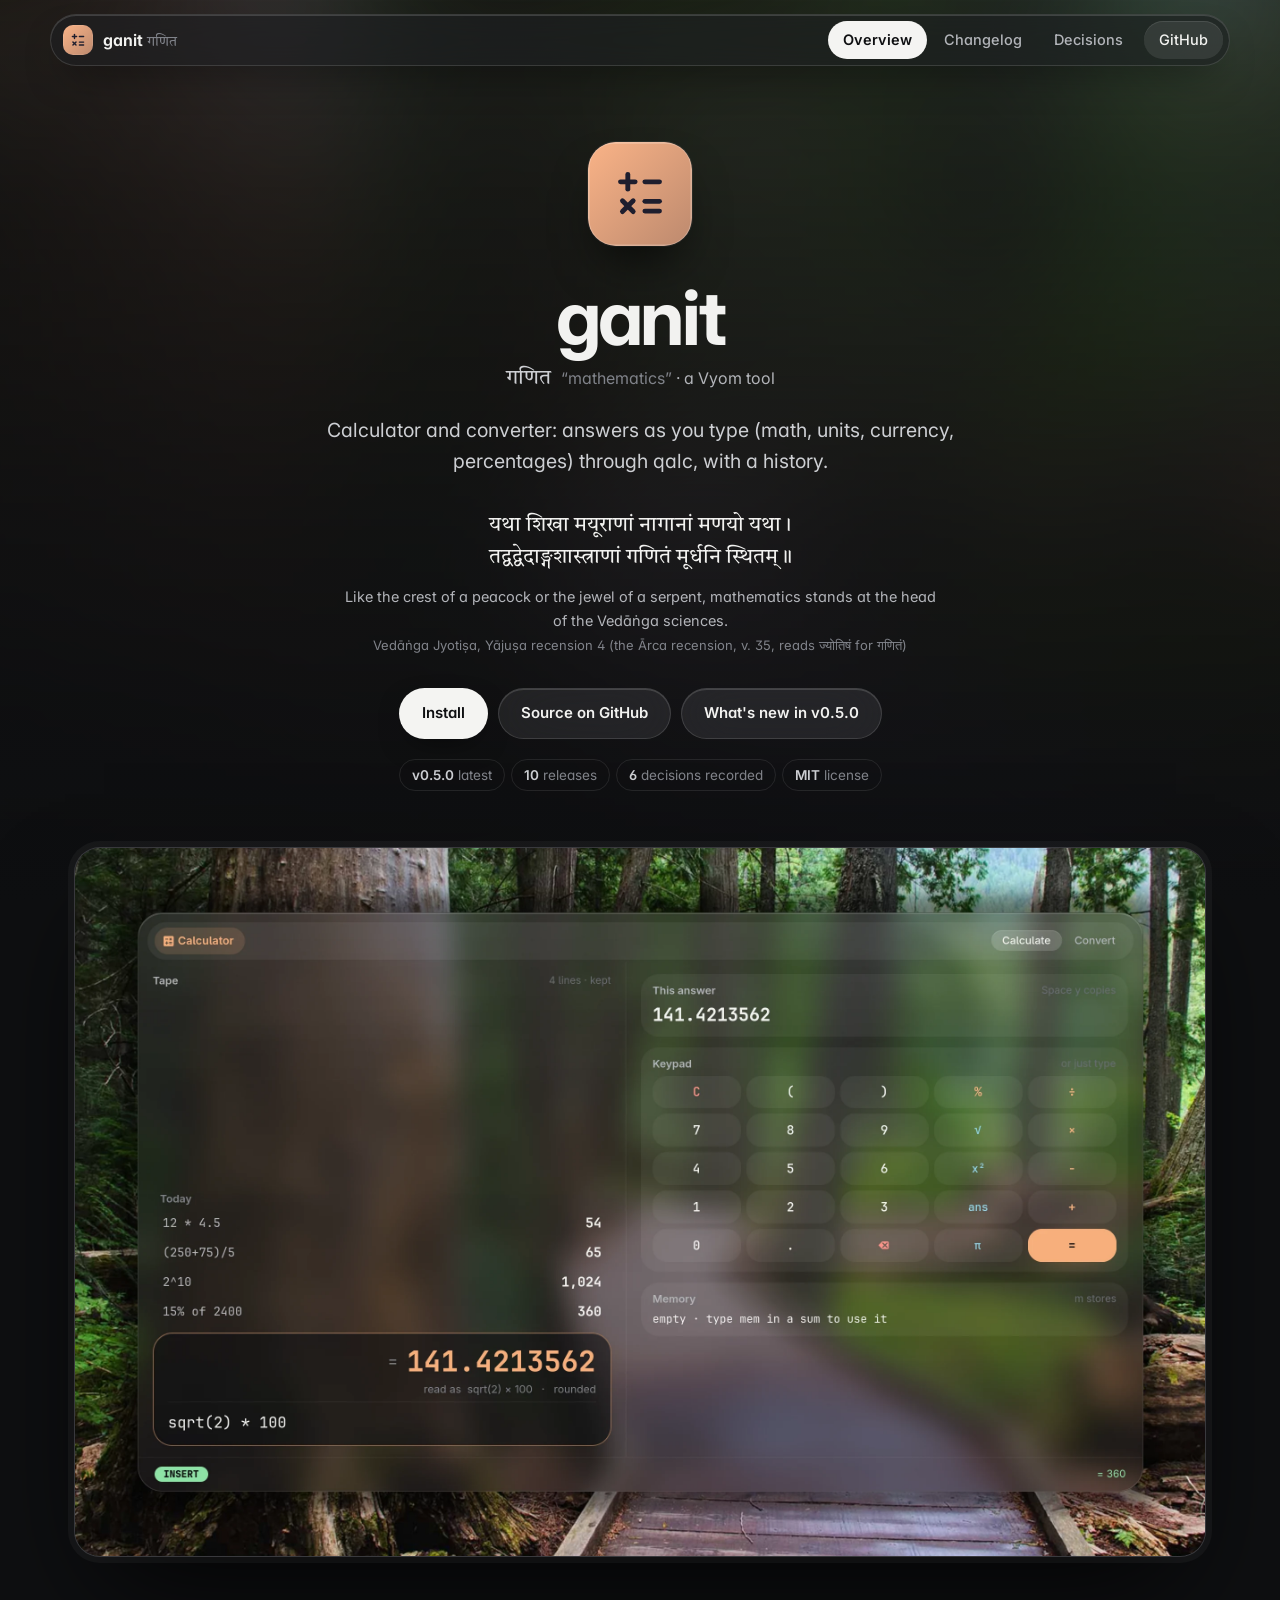
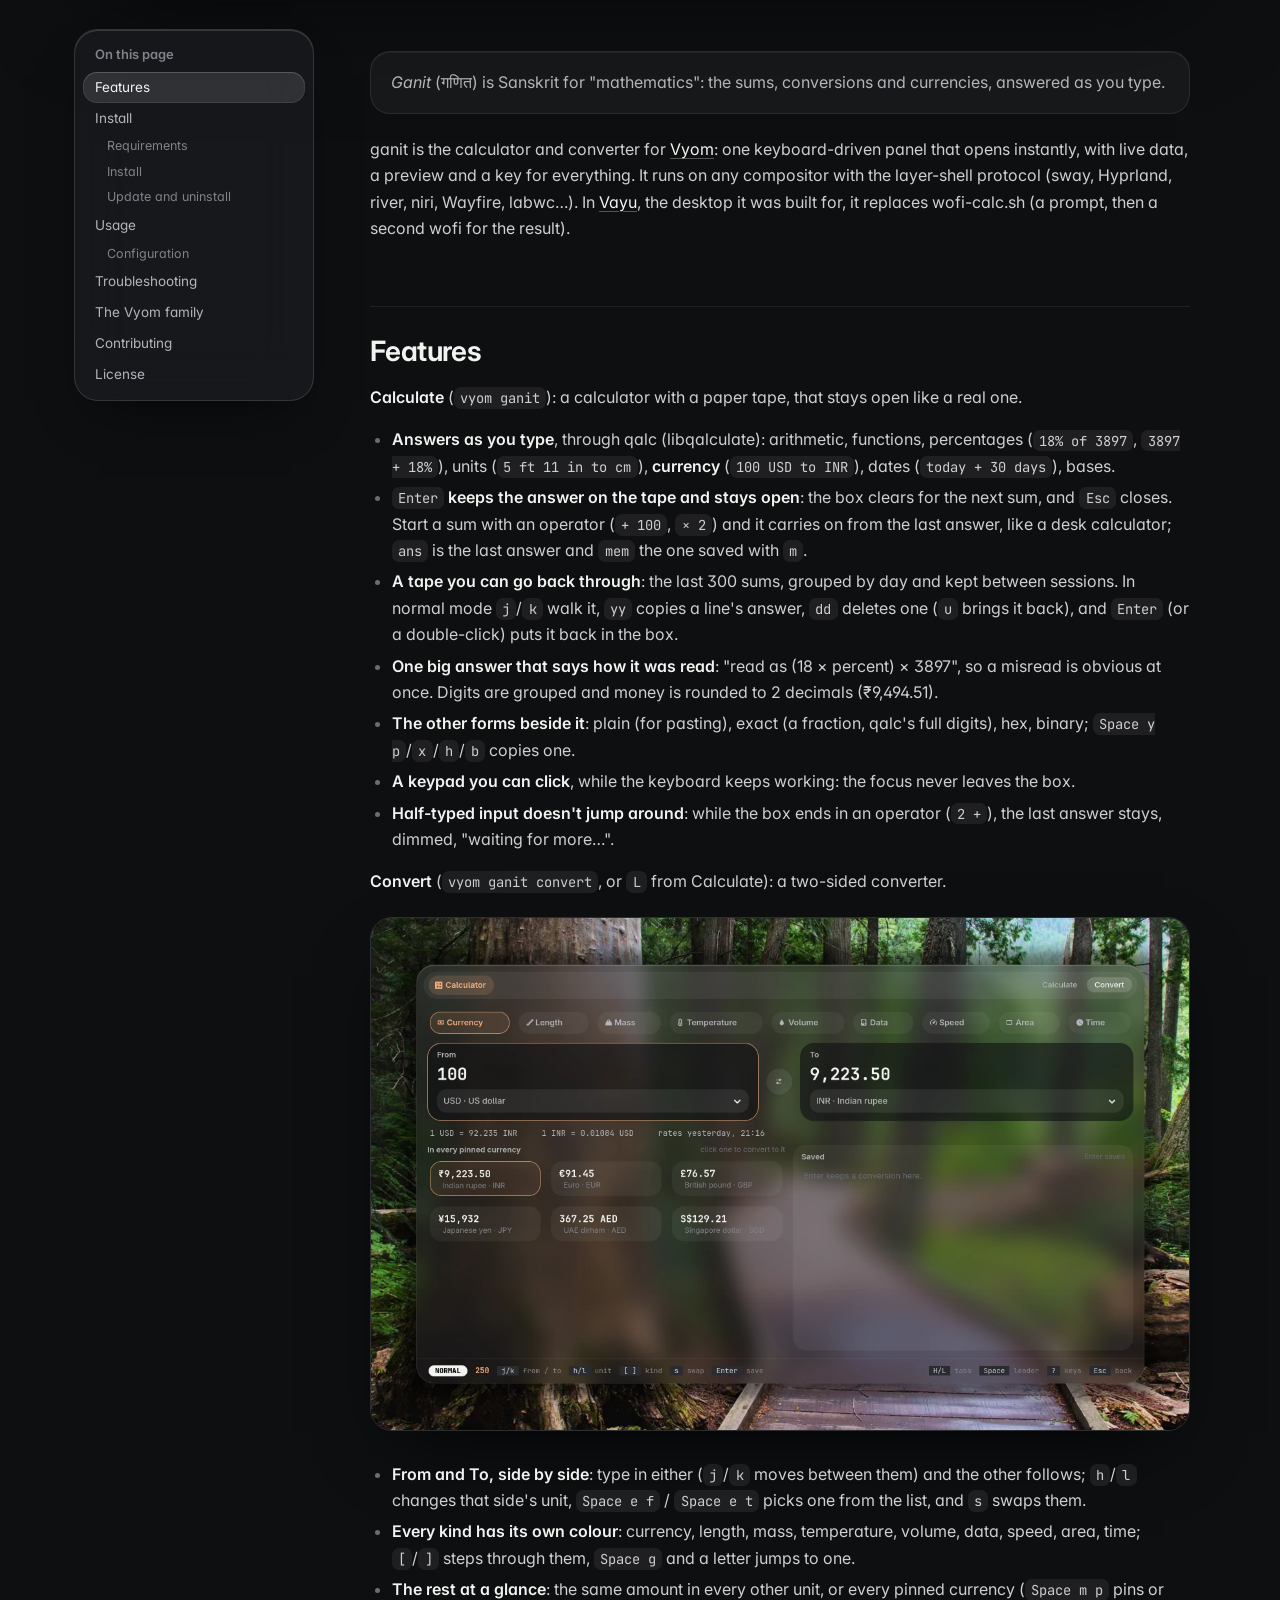
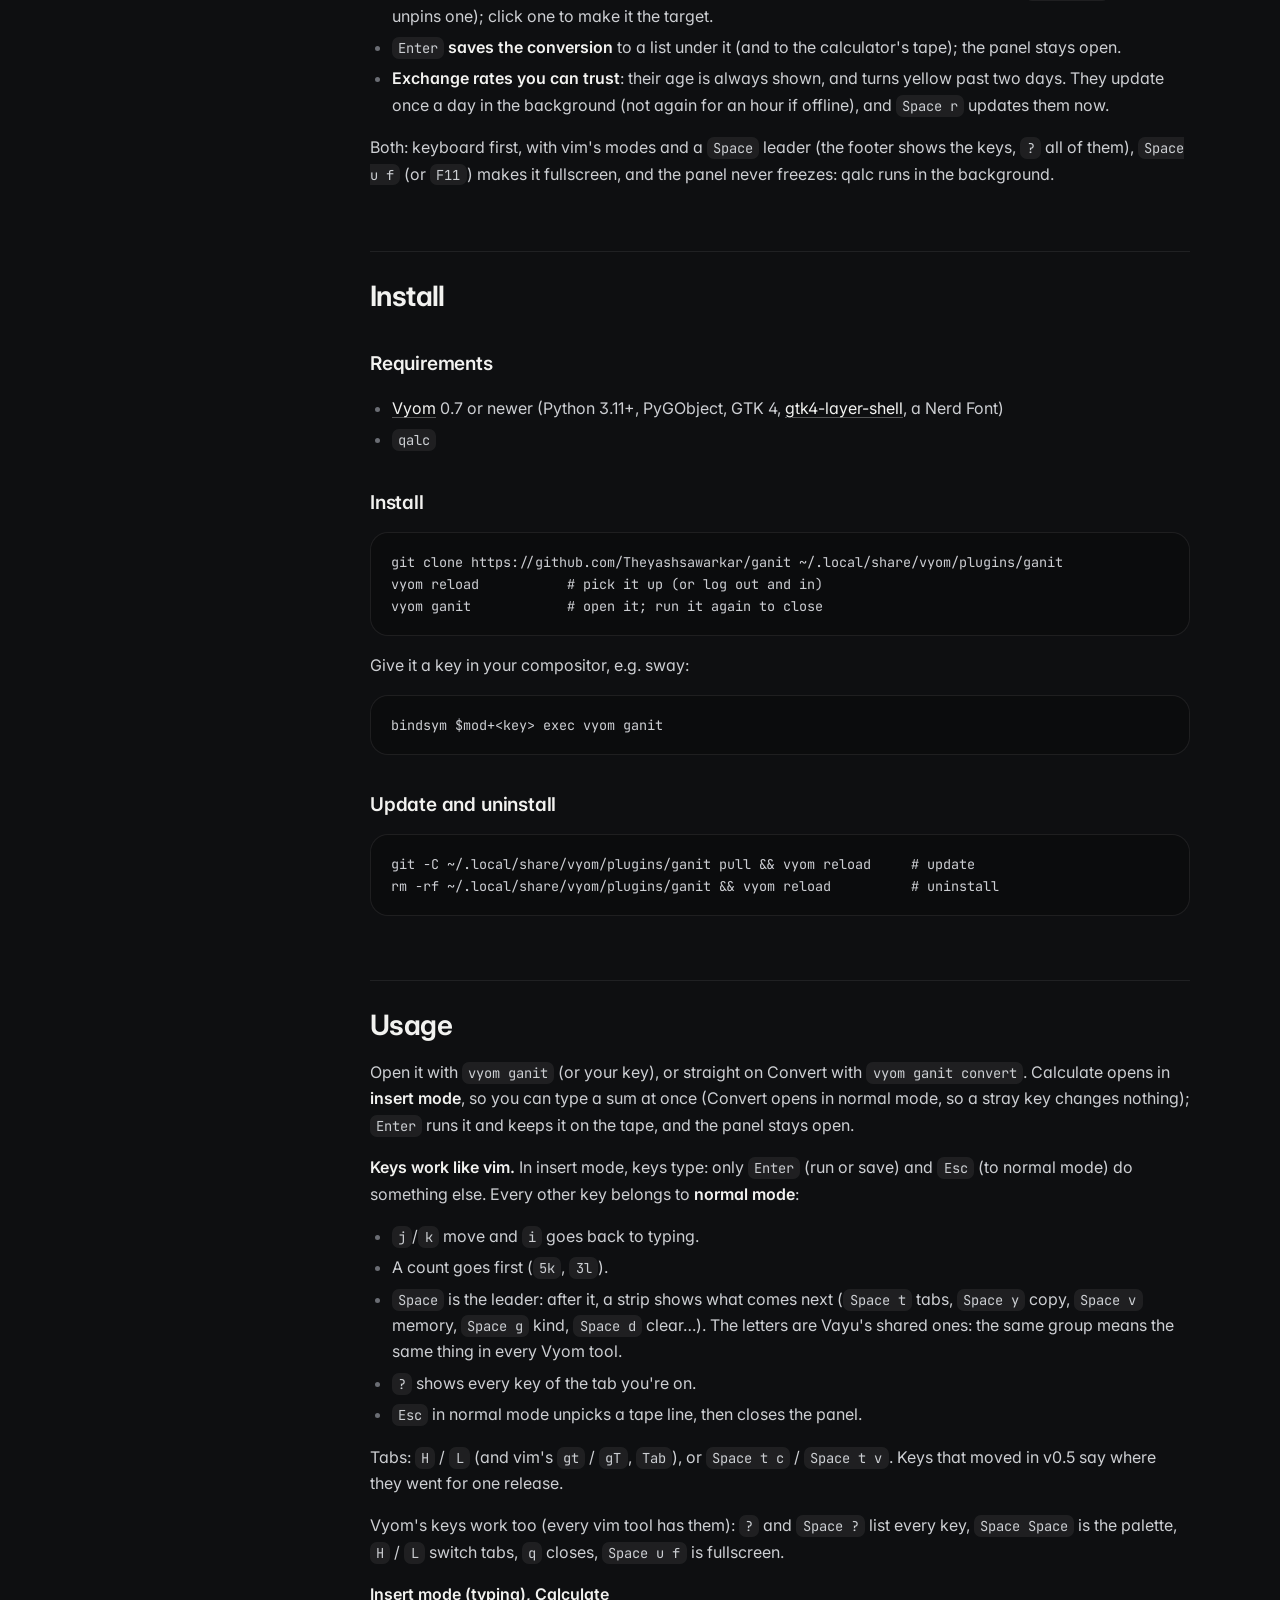
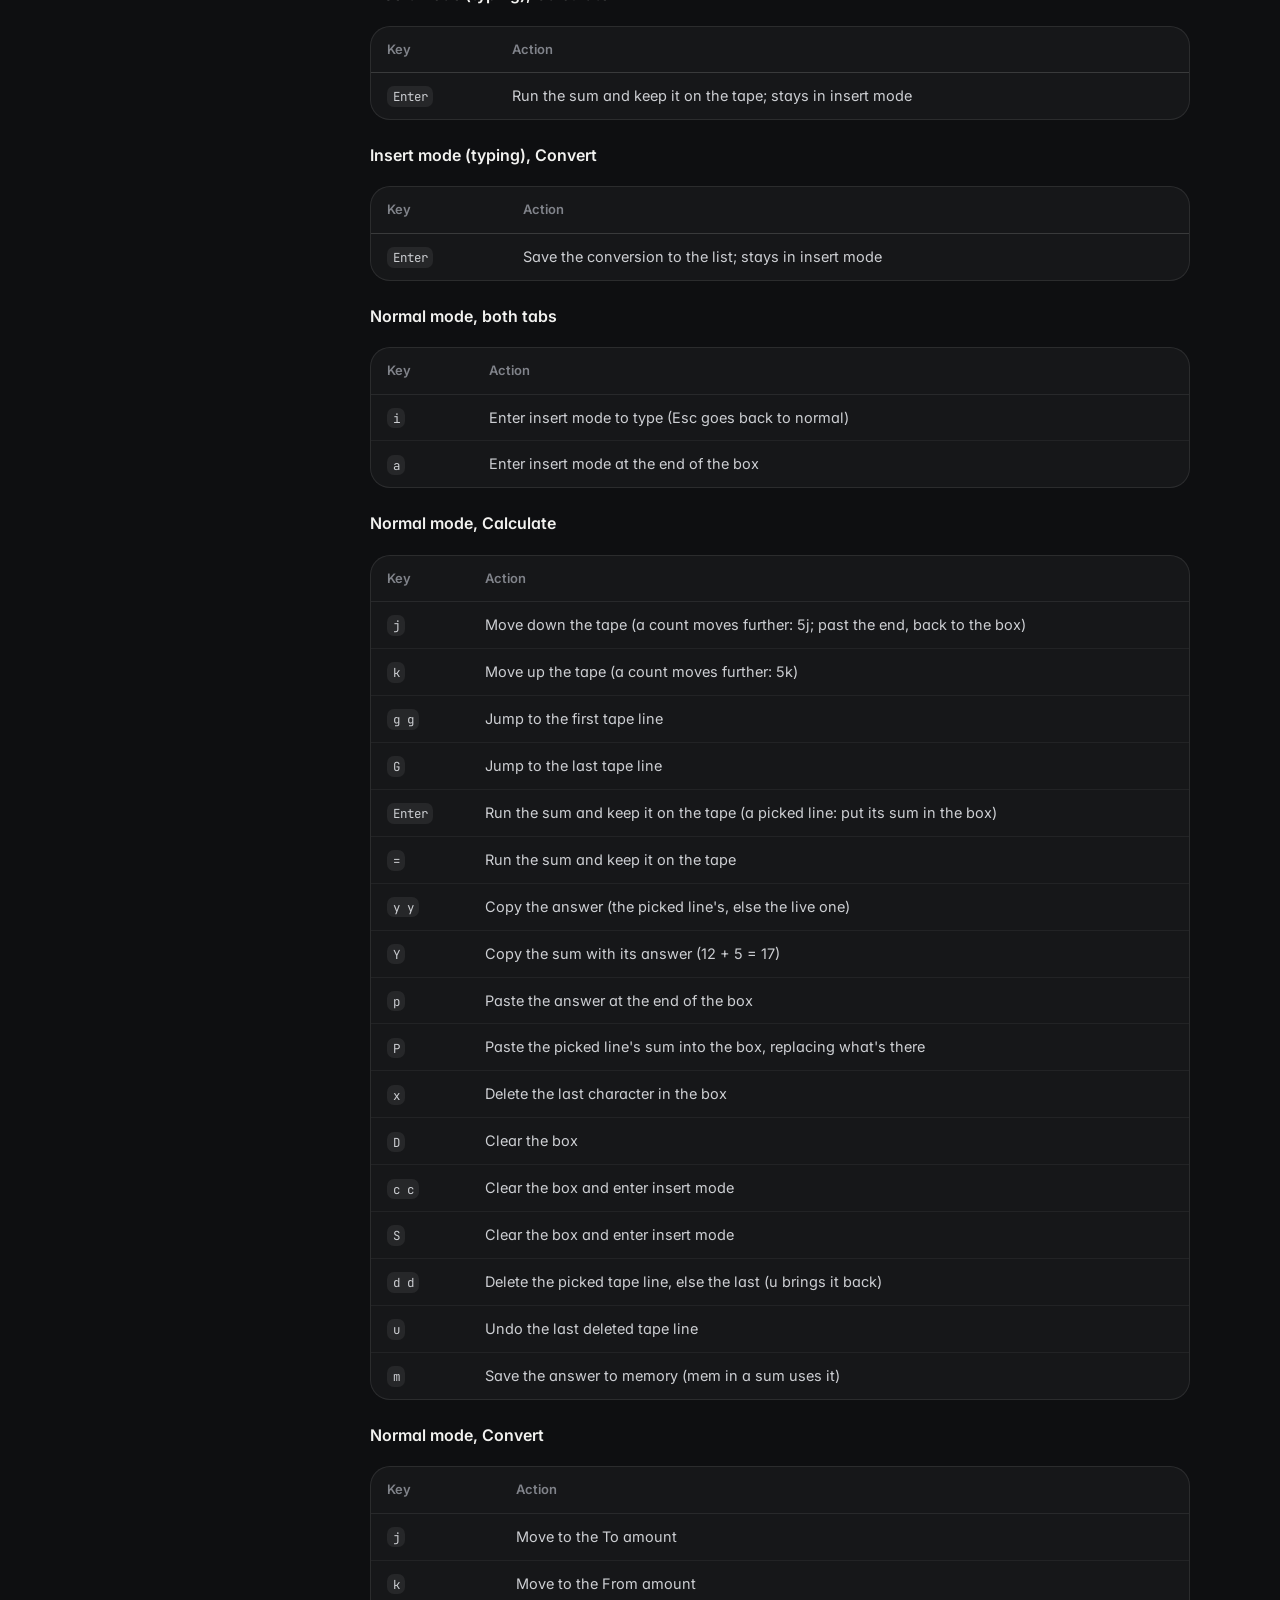
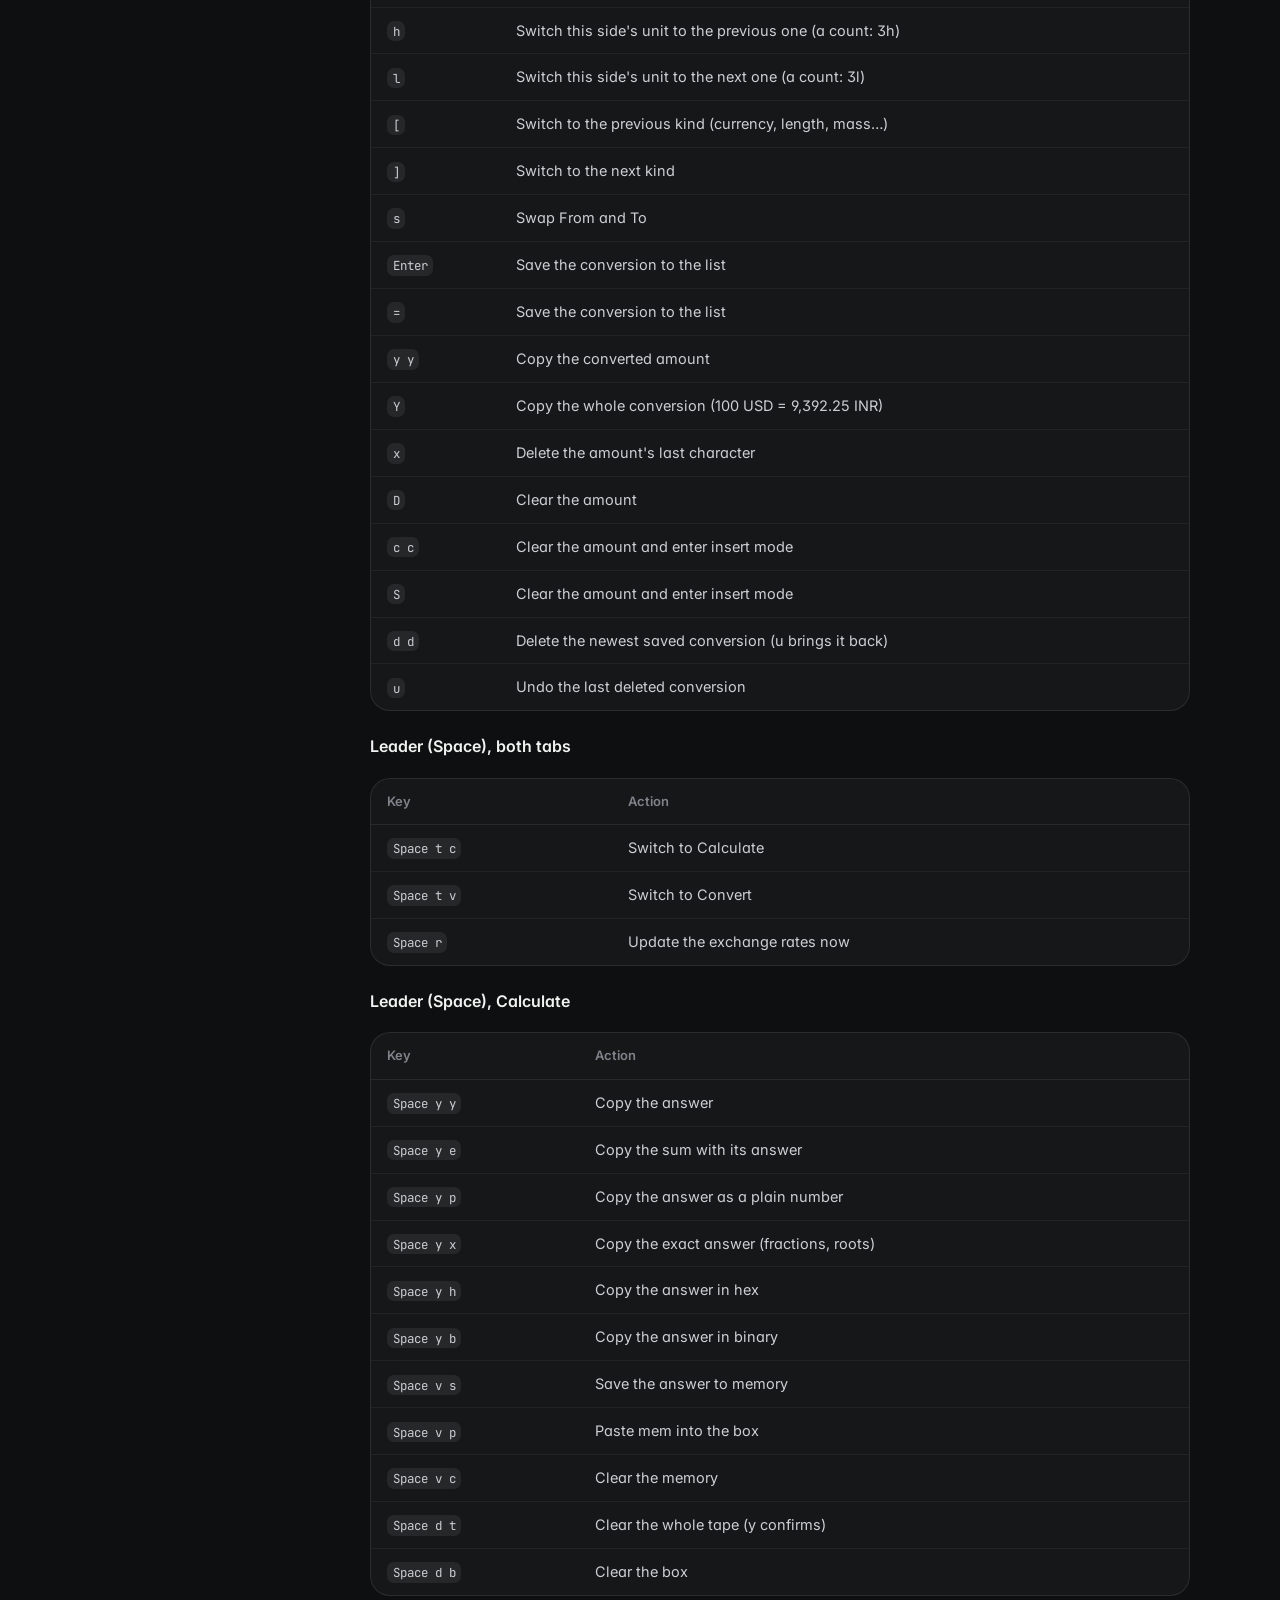
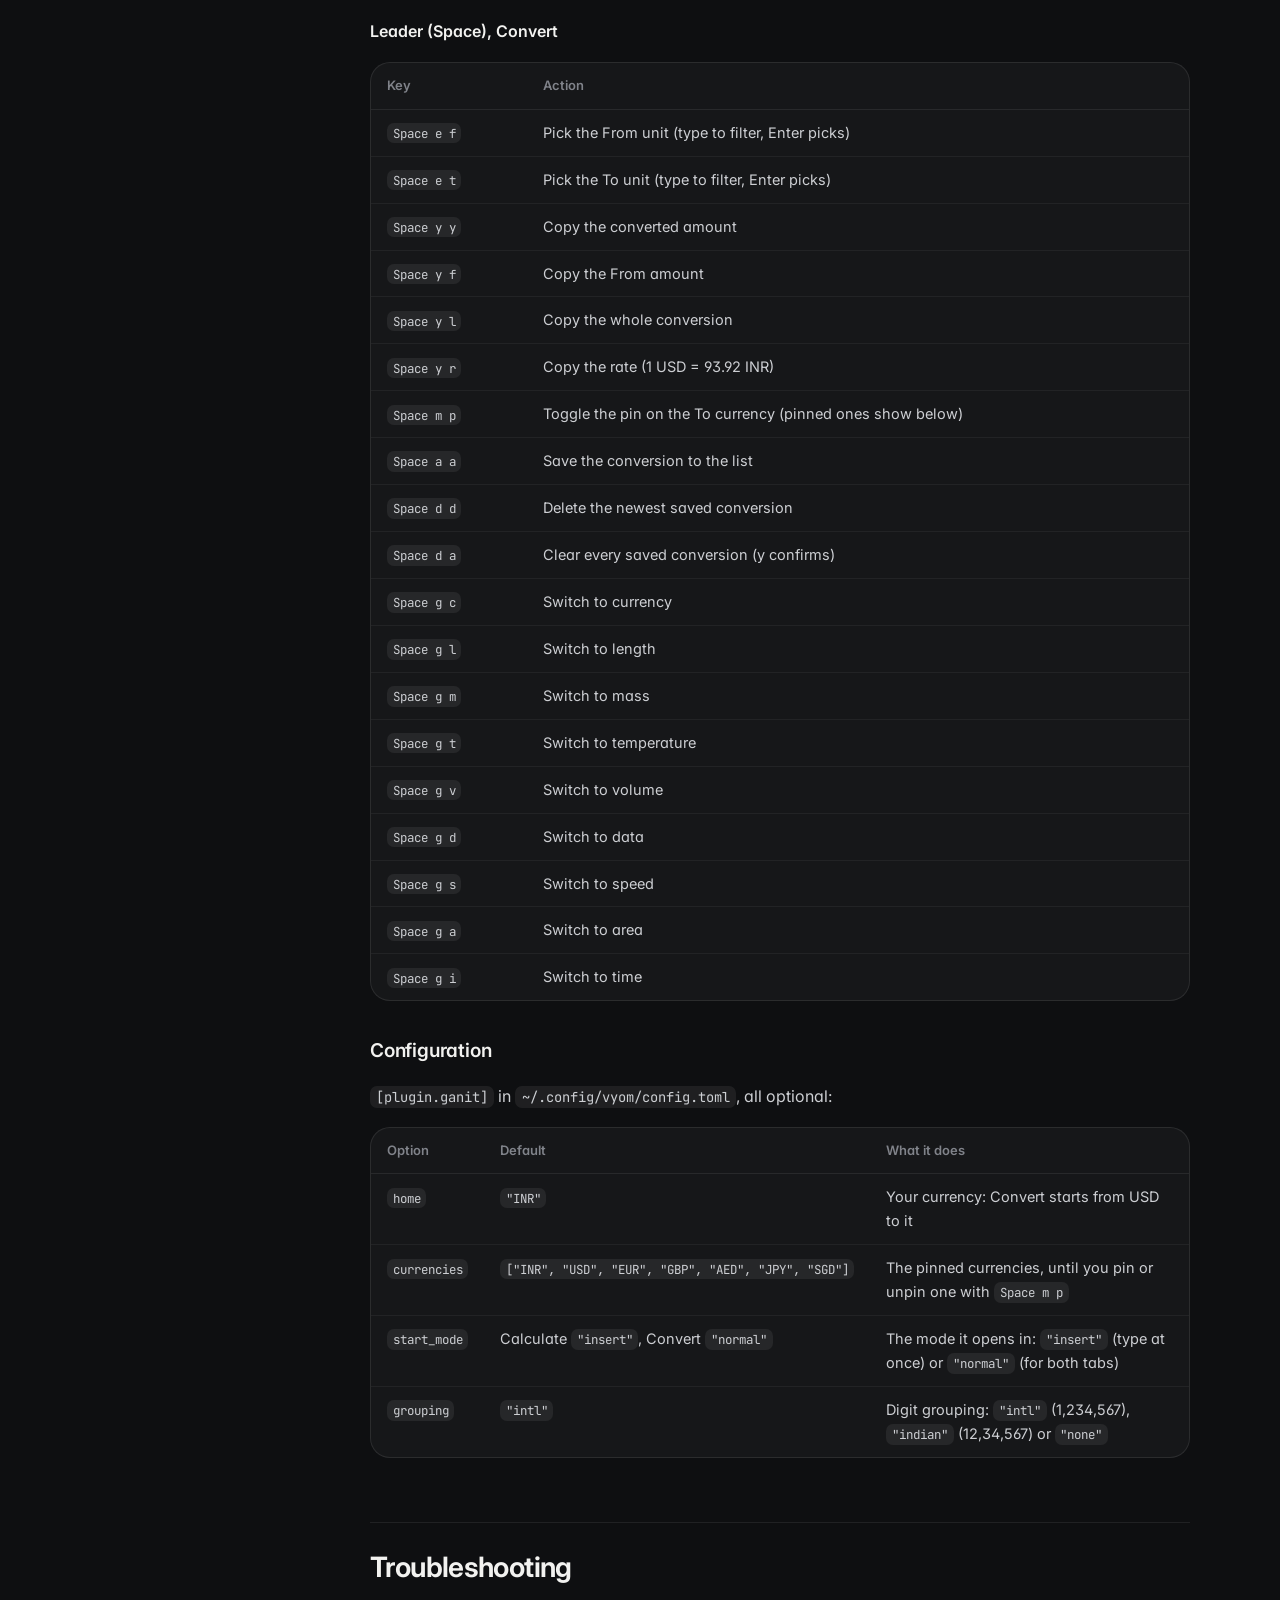
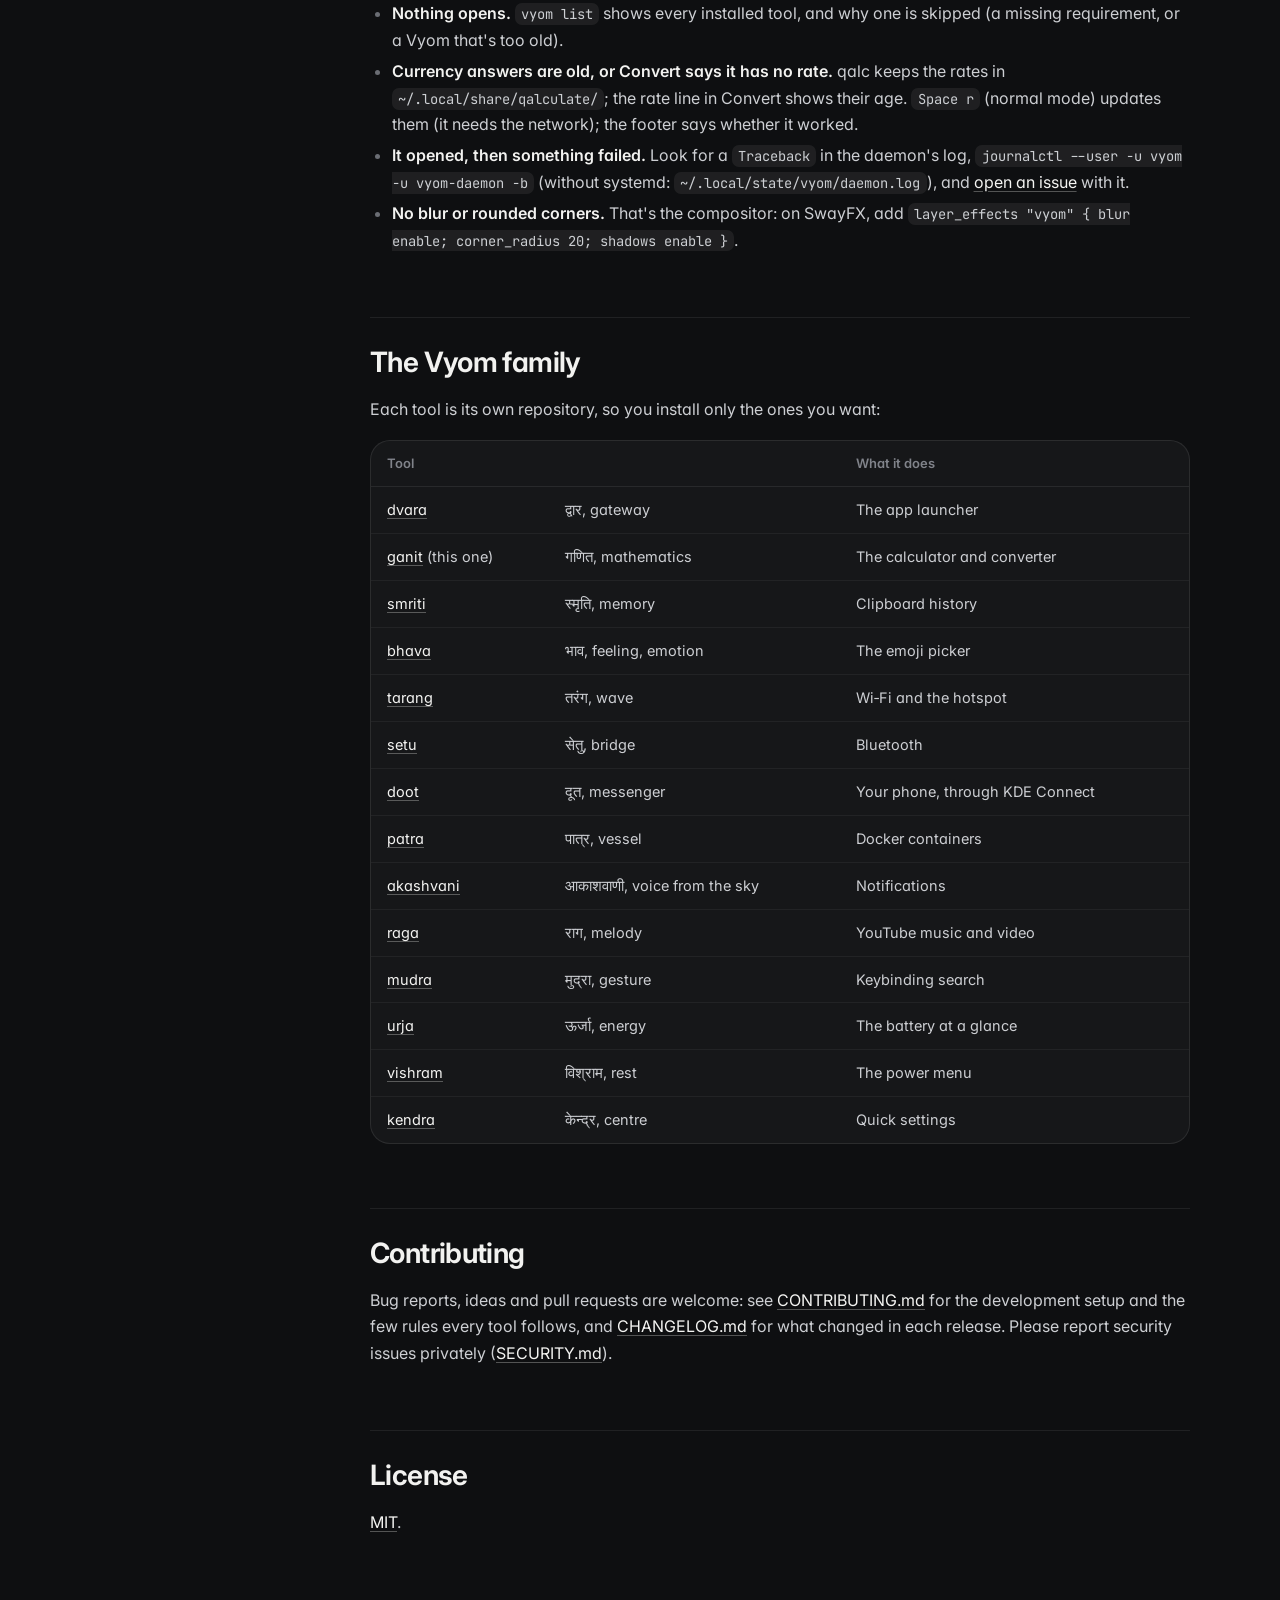
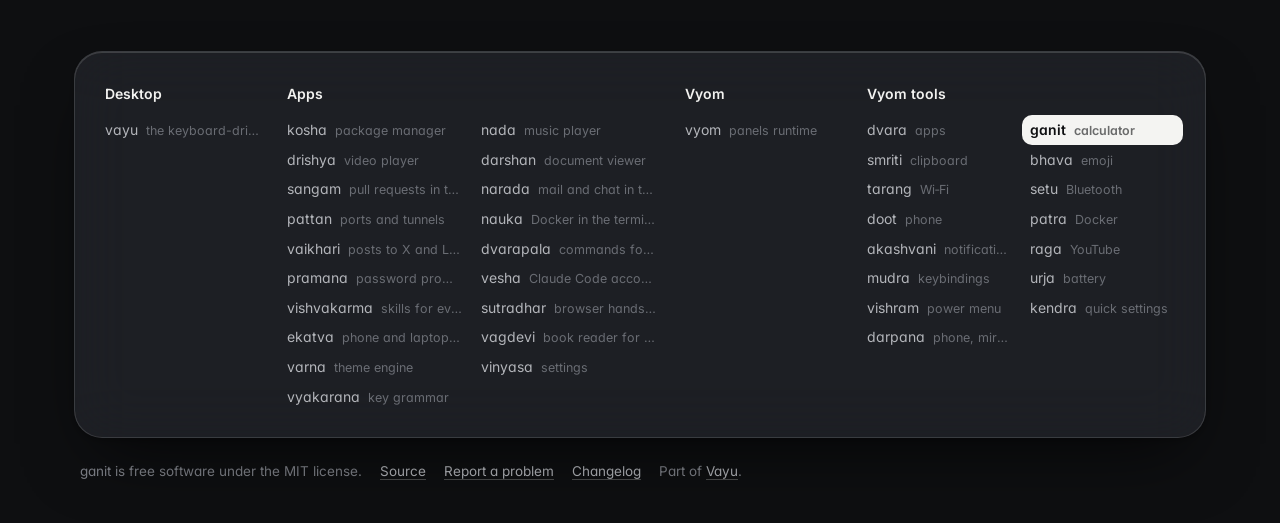
==== commit f65fe2de: "New screenshots in the Spatial look, with made-up demo data; every label in sentence case Co-Authore" ====
--- a/docs/index.html
+++ b/docs/index.html
@@ -13,7 +13,7 @@
 <link rel="preconnect" href="https://fonts.gstatic.com" crossorigin>
 <link href="https://fonts.googleapis.com/css2?family=Inter:wght@400;500;600;700&family=JetBrains+Mono:wght@400;500;600&family=Tiro+Devanagari+Sanskrit&display=swap" rel="stylesheet">
 <link rel="stylesheet" href="assets/site.css">
-<style>:root{--tool:#f7b07d}.backdrop:before{background-image:url("assets/screenshots/ganit.png")}</style>
+<style>:root{--tool:#f7b07d}.backdrop:before{background-image:url("assets/screenshots/ganit.webp")}</style>
 </head>
 <body class="home">
 <div class="backdrop" aria-hidden="true"></div>
@@ -29,7 +29,7 @@
 <div class="cta"><a class="btn primary" href="#install">Install</a><a class="btn" href="https://github.com/Theyashsawarkar/ganit">Source on GitHub</a><a class="btn" href="changelog.html">What's new in v0.5.0</a></div>
 <div class="meta"><span><b>v0.5.0</b> latest</span><span><b>10</b> releases</span><span><b>6</b> decisions recorded</span><span><b>MIT</b> license</span></div>
 </header>
-<figure class="shot"><img src="assets/screenshots/ganit.png" alt="ganit: calculator panel" fetchpriority="high"></figure>
+<figure class="shot"><img src="assets/screenshots/ganit.webp" alt="ganit's Calculate tab: four sums on the tape, sqrt(2) * 100 being typed with its answer in big digits, the keypad and memory on the right" fetchpriority="high"></figure>
 <div class="wrap"><aside class="toc"><b>On this page</b><a class="l2" href="#features">Features</a><a class="l2" href="#install">Install</a><a class="l3" href="#requirements">Requirements</a><a class="l3" href="#install">Install</a><a class="l3" href="#update-and-uninstall">Update and uninstall</a><a class="l2" href="#usage">Usage</a><a class="l3" href="#configuration">Configuration</a><a class="l2" href="#troubleshooting">Troubleshooting</a><a class="l2" href="#the-vyom-family">The Vyom family</a><a class="l2" href="#contributing">Contributing</a><a class="l2" href="#license">License</a></aside><article>
 <blockquote><p><em>Ganit</em> (गणित) is Sanskrit for "mathematics": the sums, conversions and currencies, answered as you type.</p></blockquote>
 <p>ganit is the calculator and converter for <a href="https://github.com/Theyashsawarkar/vyom">Vyom</a>: one keyboard-driven panel that opens instantly, with live data, a preview and a key for everything. It runs on any compositor with the layer-shell protocol (sway, Hyprland, river, niri, Wayfire, labwc…). In <a href="https://github.com/Theyashsawarkar/vayu">Vayu</a>, the desktop it was built for, it replaces wofi-calc.sh (a prompt, then a second wofi for the result).</p>
@@ -37,7 +37,7 @@
 <p><strong>Calculate</strong> (<code>vyom ganit</code>): a calculator with a paper tape, that stays open like a real one.</p>
 <ul><li><strong>Answers as you type</strong>, through qalc (libqalculate): arithmetic, functions, percentages (<code>18% of 3897</code>, <code>3897 + 18%</code>), units (<code>5 ft 11 in to cm</code>), <strong>currency</strong> (<code>100 USD to INR</code>), dates (<code>today + 30 days</code>), bases.</li><li><strong><code>Enter</code> keeps the answer on the tape and stays open</strong>: the box clears for the next sum, and <code>Esc</code> closes. Start a sum with an operator (<code>+ 100</code>, <code>× 2</code>) and it carries on from the last answer, like a desk calculator; <code>ans</code> is the last answer and <code>mem</code> the one saved with <code>m</code>.</li><li><strong>A tape you can go back through</strong>: the last 300 sums, grouped by day and kept between sessions. In normal mode <code>j</code>/<code>k</code> walk it, <code>yy</code> copies a line's answer, <code>dd</code> deletes one (<code>u</code> brings it back), and <code>Enter</code> (or a double-click) puts it back in the box.</li><li><strong>One big answer that says how it was read</strong>: "read as (18 × percent) × 3897", so a misread is obvious at once. Digits are grouped and money is rounded to 2 decimals (₹9,494.51).</li><li><strong>The other forms beside it</strong>: plain (for pasting), exact (a fraction, qalc's full digits), hex, binary; <code>Space y p</code>/<code>x</code>/<code>h</code>/<code>b</code> copies one.</li><li><strong>A keypad you can click</strong>, while the keyboard keeps working: the focus never leaves the box.</li><li><strong>Half-typed input doesn't jump around</strong>: while the box ends in an operator (<code>2 +</code>), the last answer stays, dimmed, "waiting for more…".</li></ul>
 <p><strong>Convert</strong> (<code>vyom ganit convert</code>, or <code>L</code> from Calculate): a two-sided converter.</p>
-<p align="center"><img alt="ganit: the Convert tab" src="assets/screenshots/ganit-convert.png" width="100%"></p>
+<p align="center"><img alt="ganit's Convert tab: 100 US dollars in Indian rupees, the rate both ways, the amount in every pinned currency, and the saved conversions" src="assets/screenshots/ganit-convert.webp" width="100%"></p>
 <ul><li><strong>From and To, side by side</strong>: type in either (<code>j</code>/<code>k</code> moves between them) and the other follows; <code>h</code>/<code>l</code> changes that side's unit, <code>Space e f</code> / <code>Space e t</code> picks one from the list, and <code>s</code> swaps them.</li><li><strong>Every kind has its own colour</strong>: currency, length, mass, temperature, volume, data, speed, area, time; <code>[</code>/<code>]</code> steps through them, <code>Space g</code> and a letter jumps to one.</li><li><strong>The rest at a glance</strong>: the same amount in every other unit, or every pinned currency (<code>Space m p</code> pins or unpins one); click one to make it the target.</li><li><strong><code>Enter</code> saves the conversion</strong> to a list under it (and to the calculator's tape); the panel stays open.</li><li><strong>Exchange rates you can trust</strong>: their age is always shown, and turns yellow past two days. They update once a day in the background (not again for an hour if offline), and <code>Space r</code> updates them now.</li></ul>
 <p>Both: keyboard first, with vim's modes and a <code>Space</code> leader (the footer shows the keys, <code>?</code> all of them), <code>Space u f</code> (or <code>F11</code>) makes it fullscreen, and the panel never freezes: qalc runs in the background.</p>
 <h2 id="install"><a class="anchor" href="#install">#</a>Install</h2>
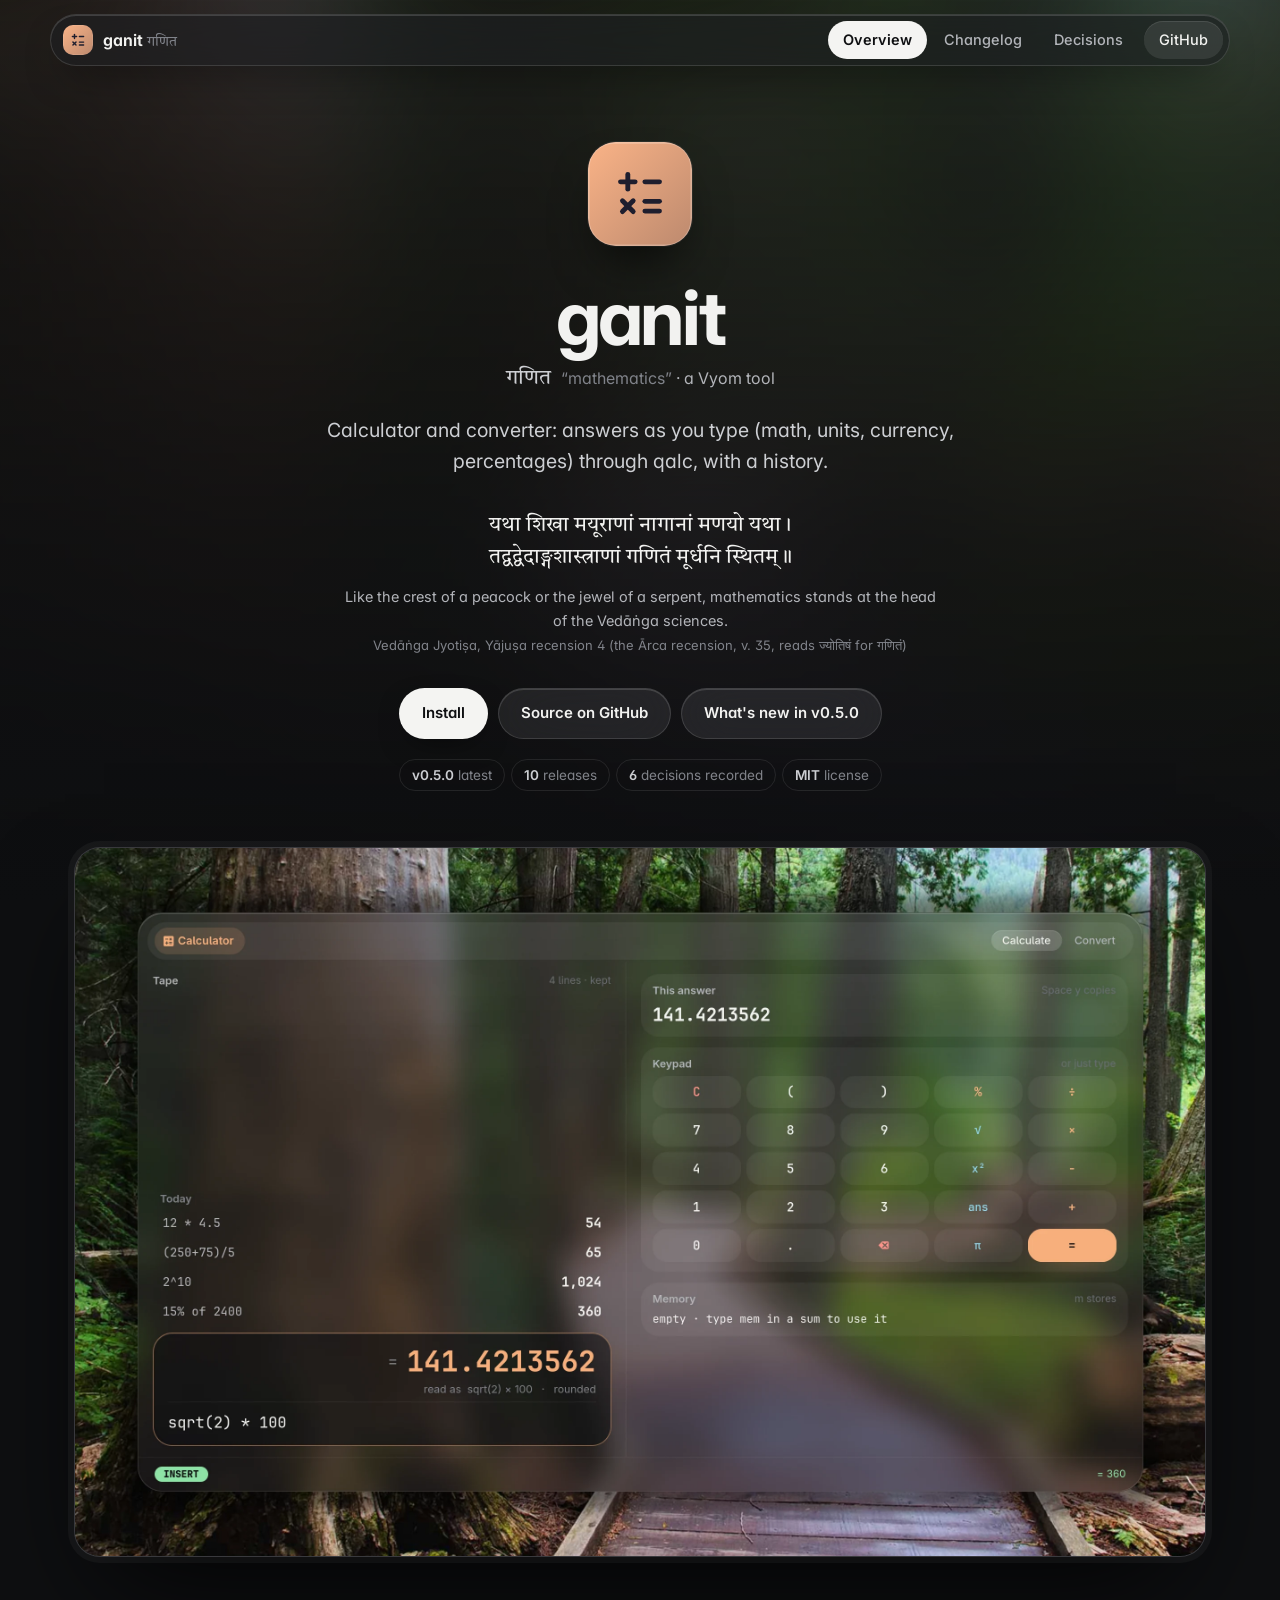
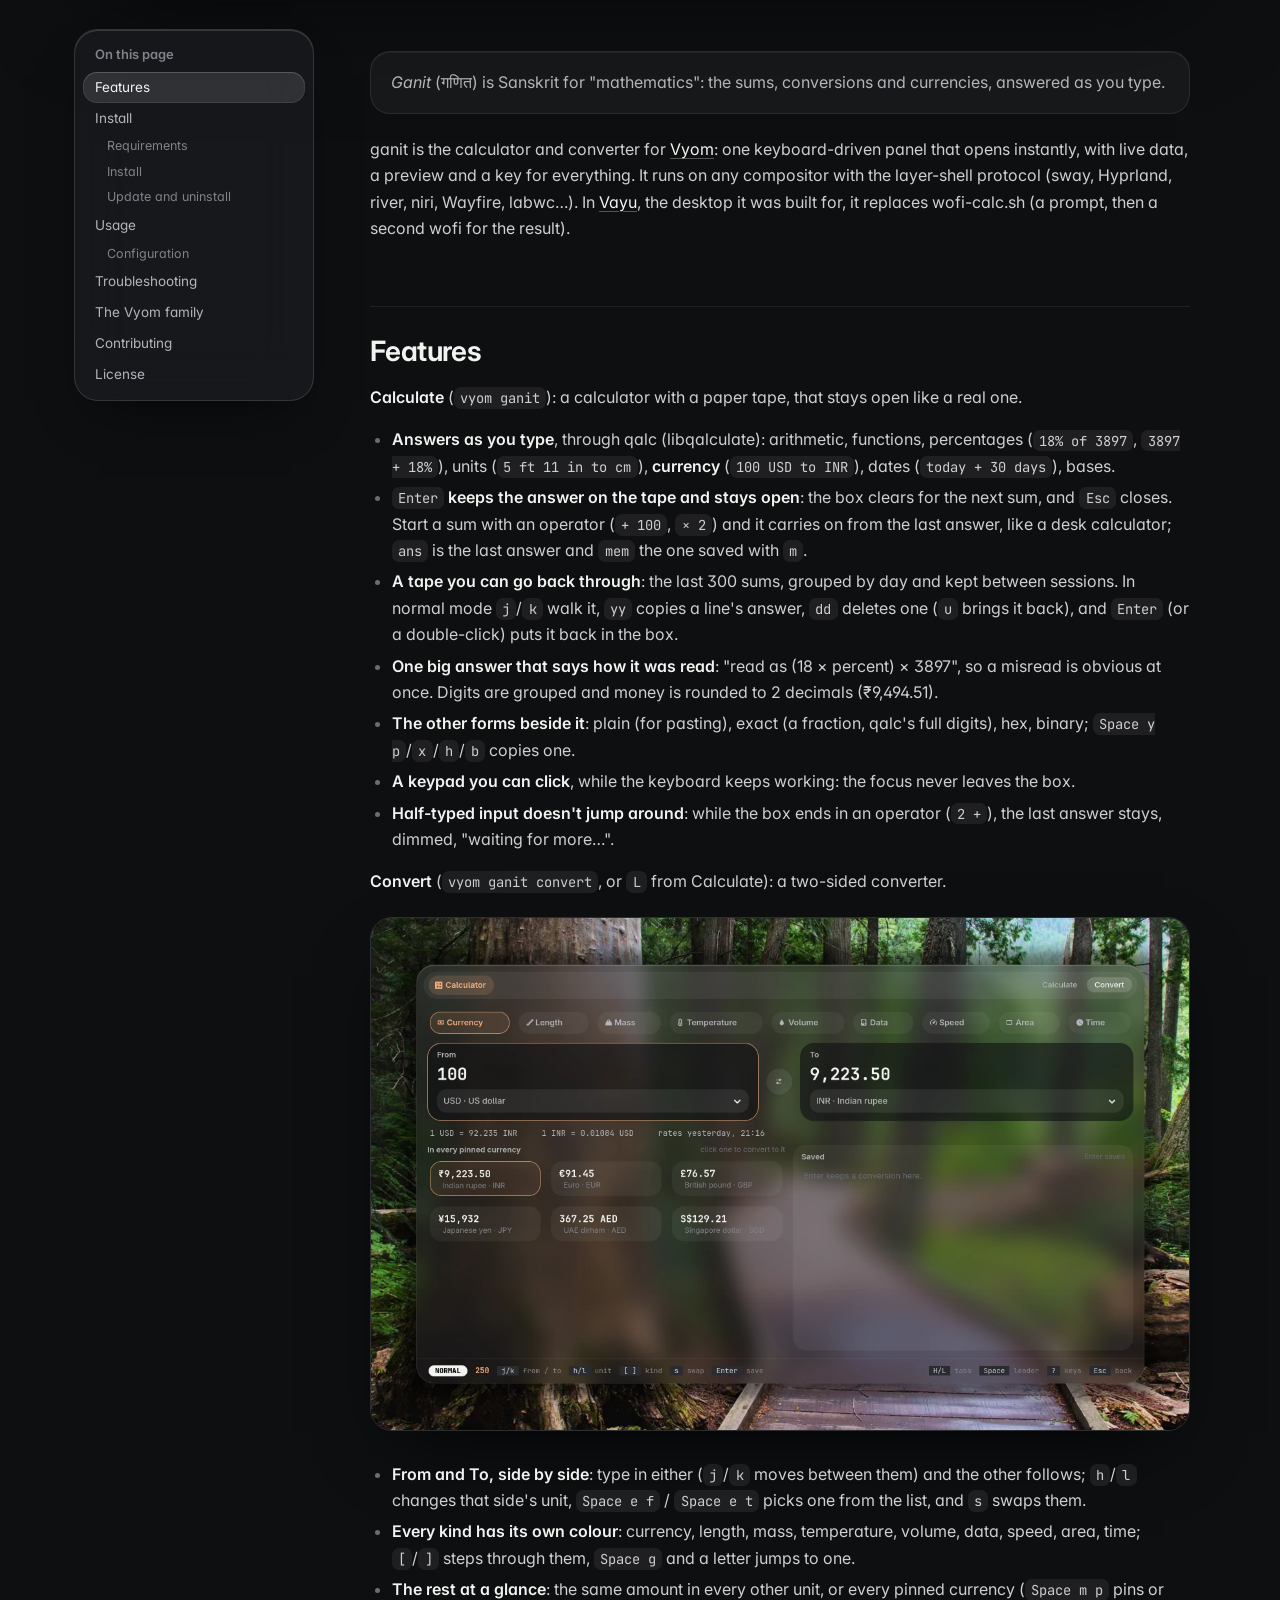
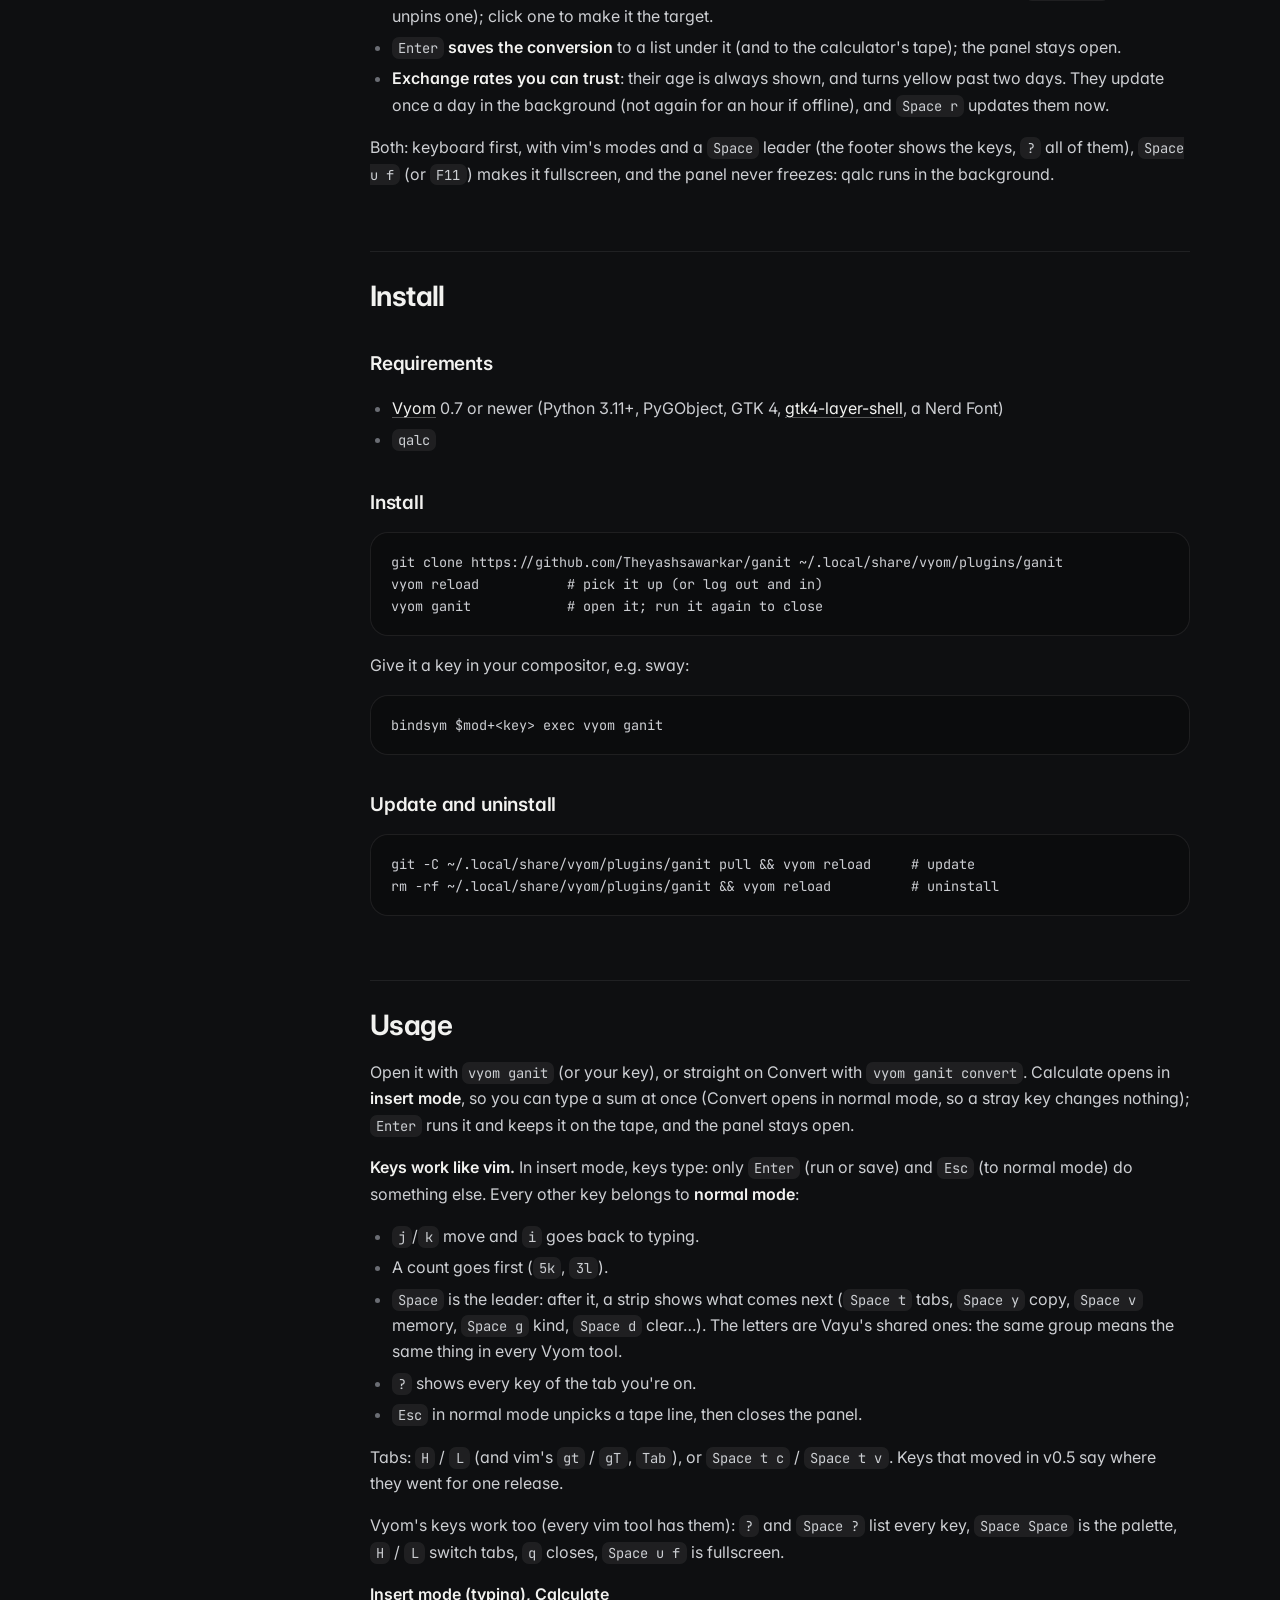
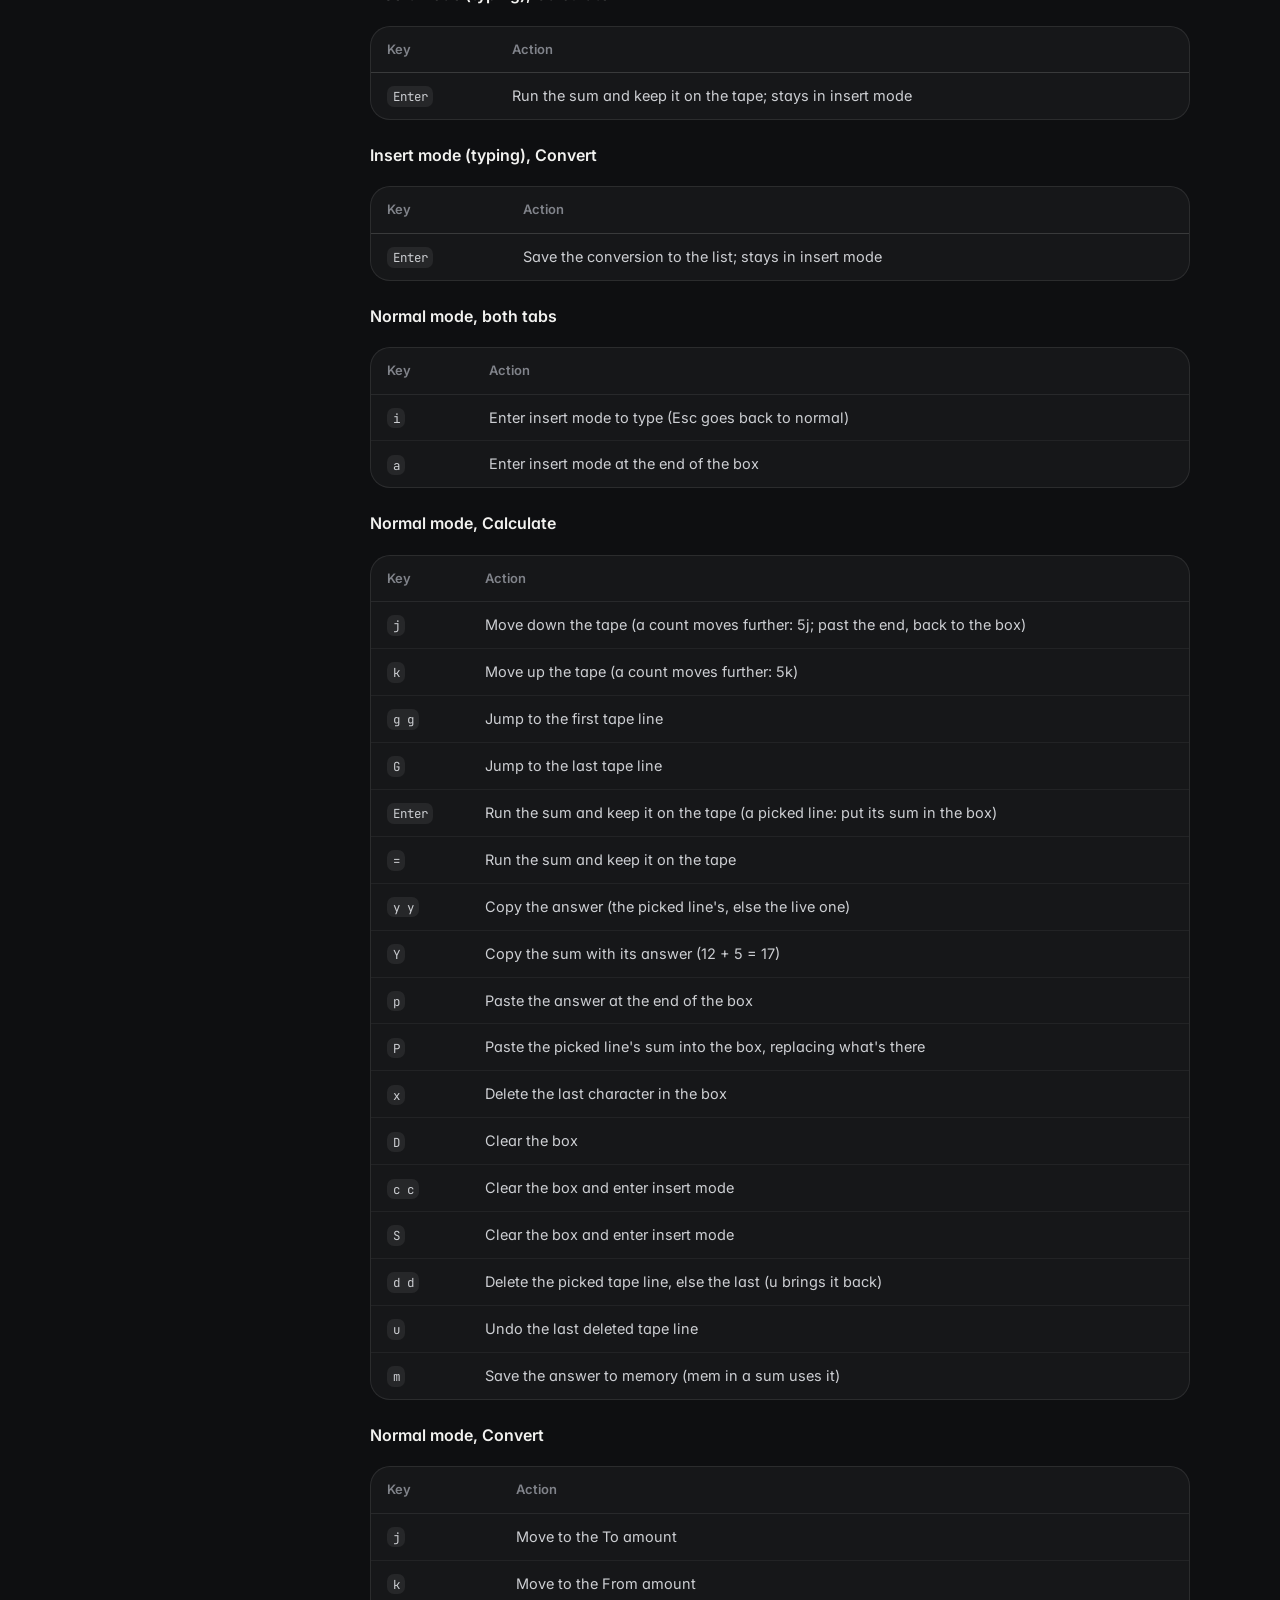
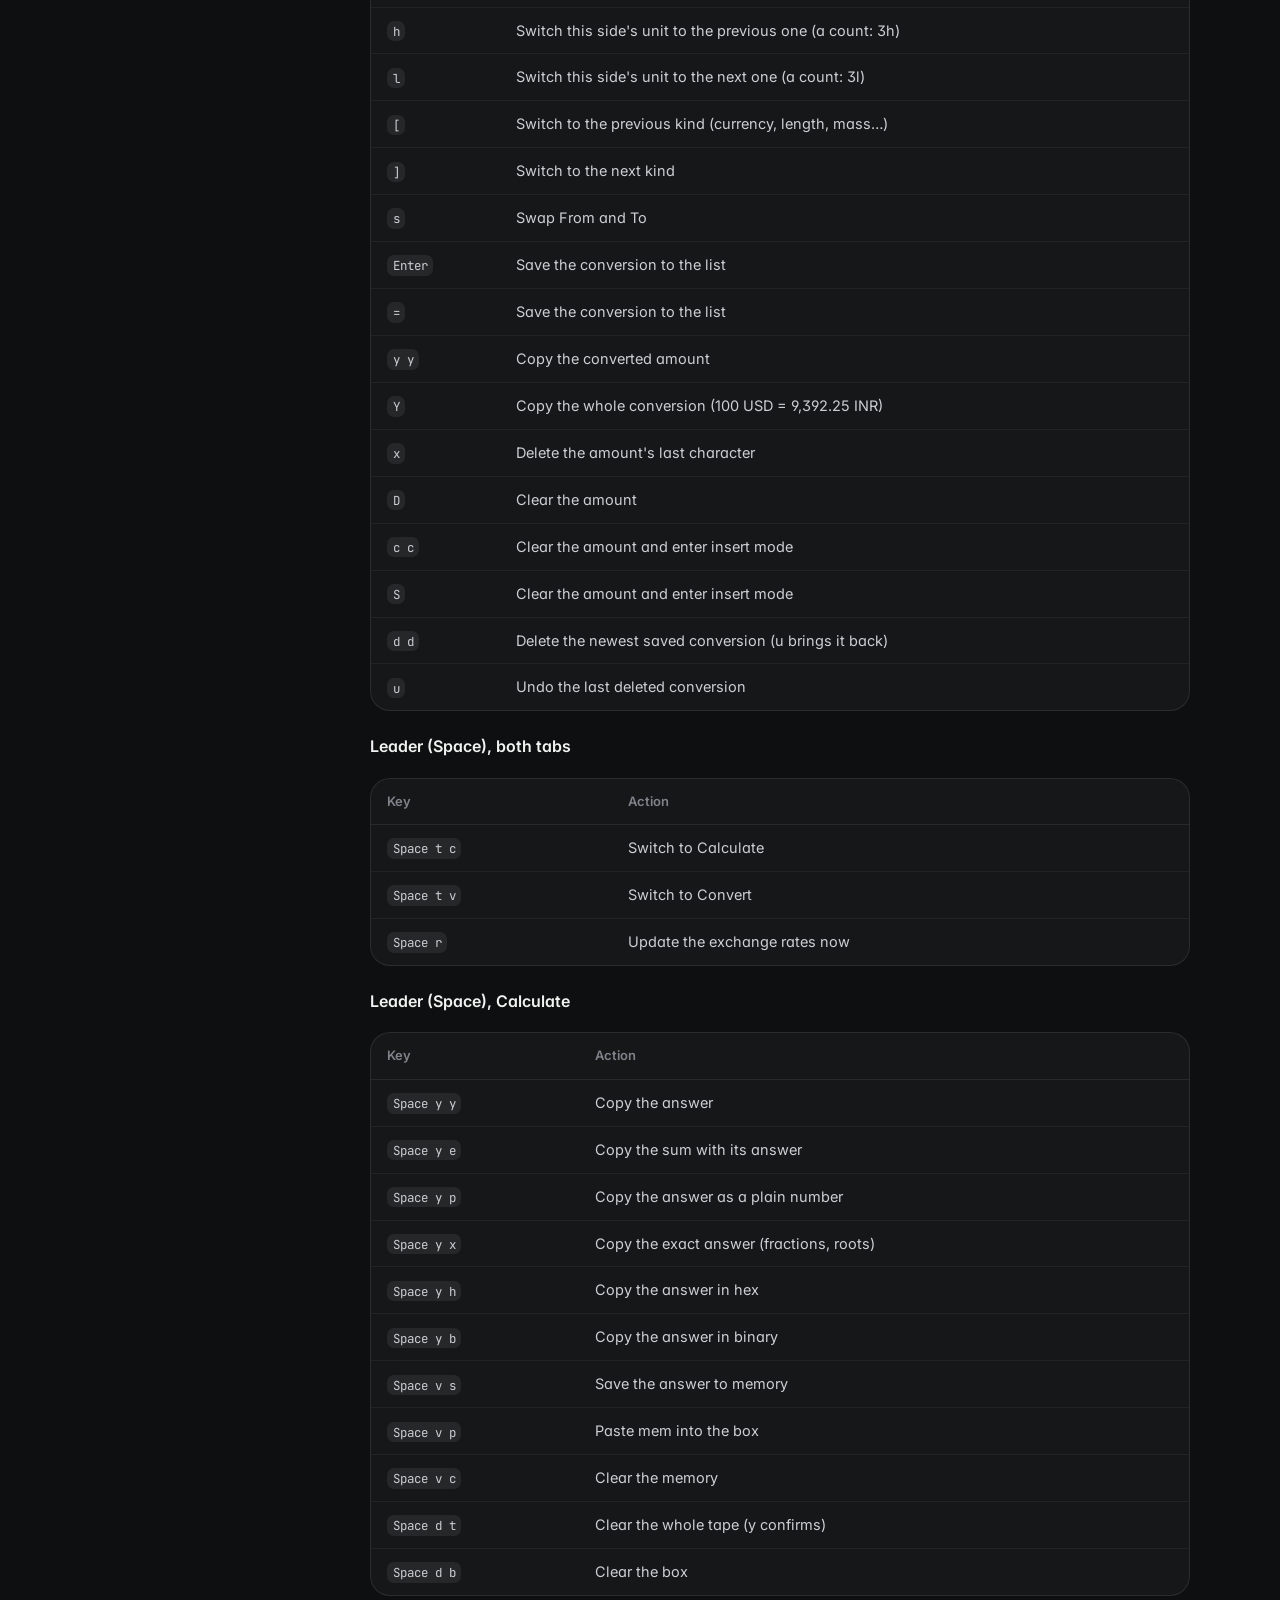
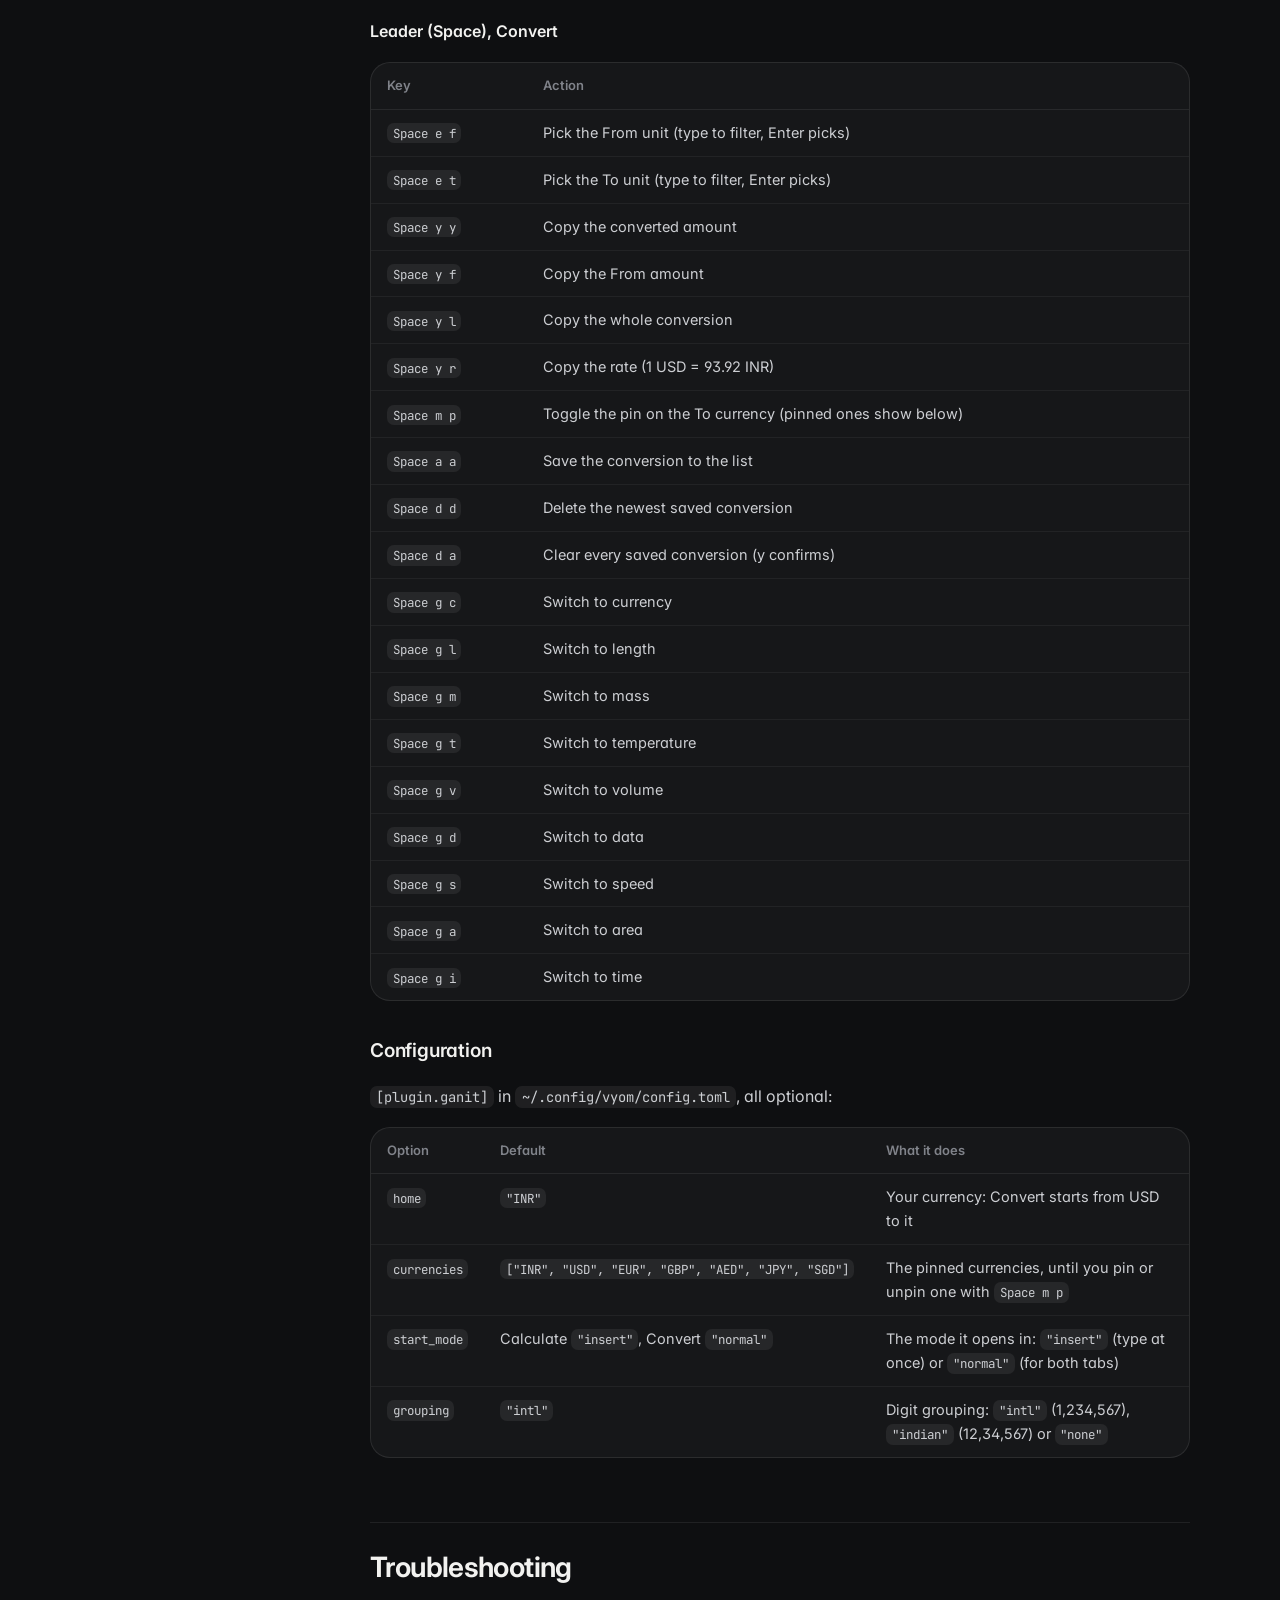
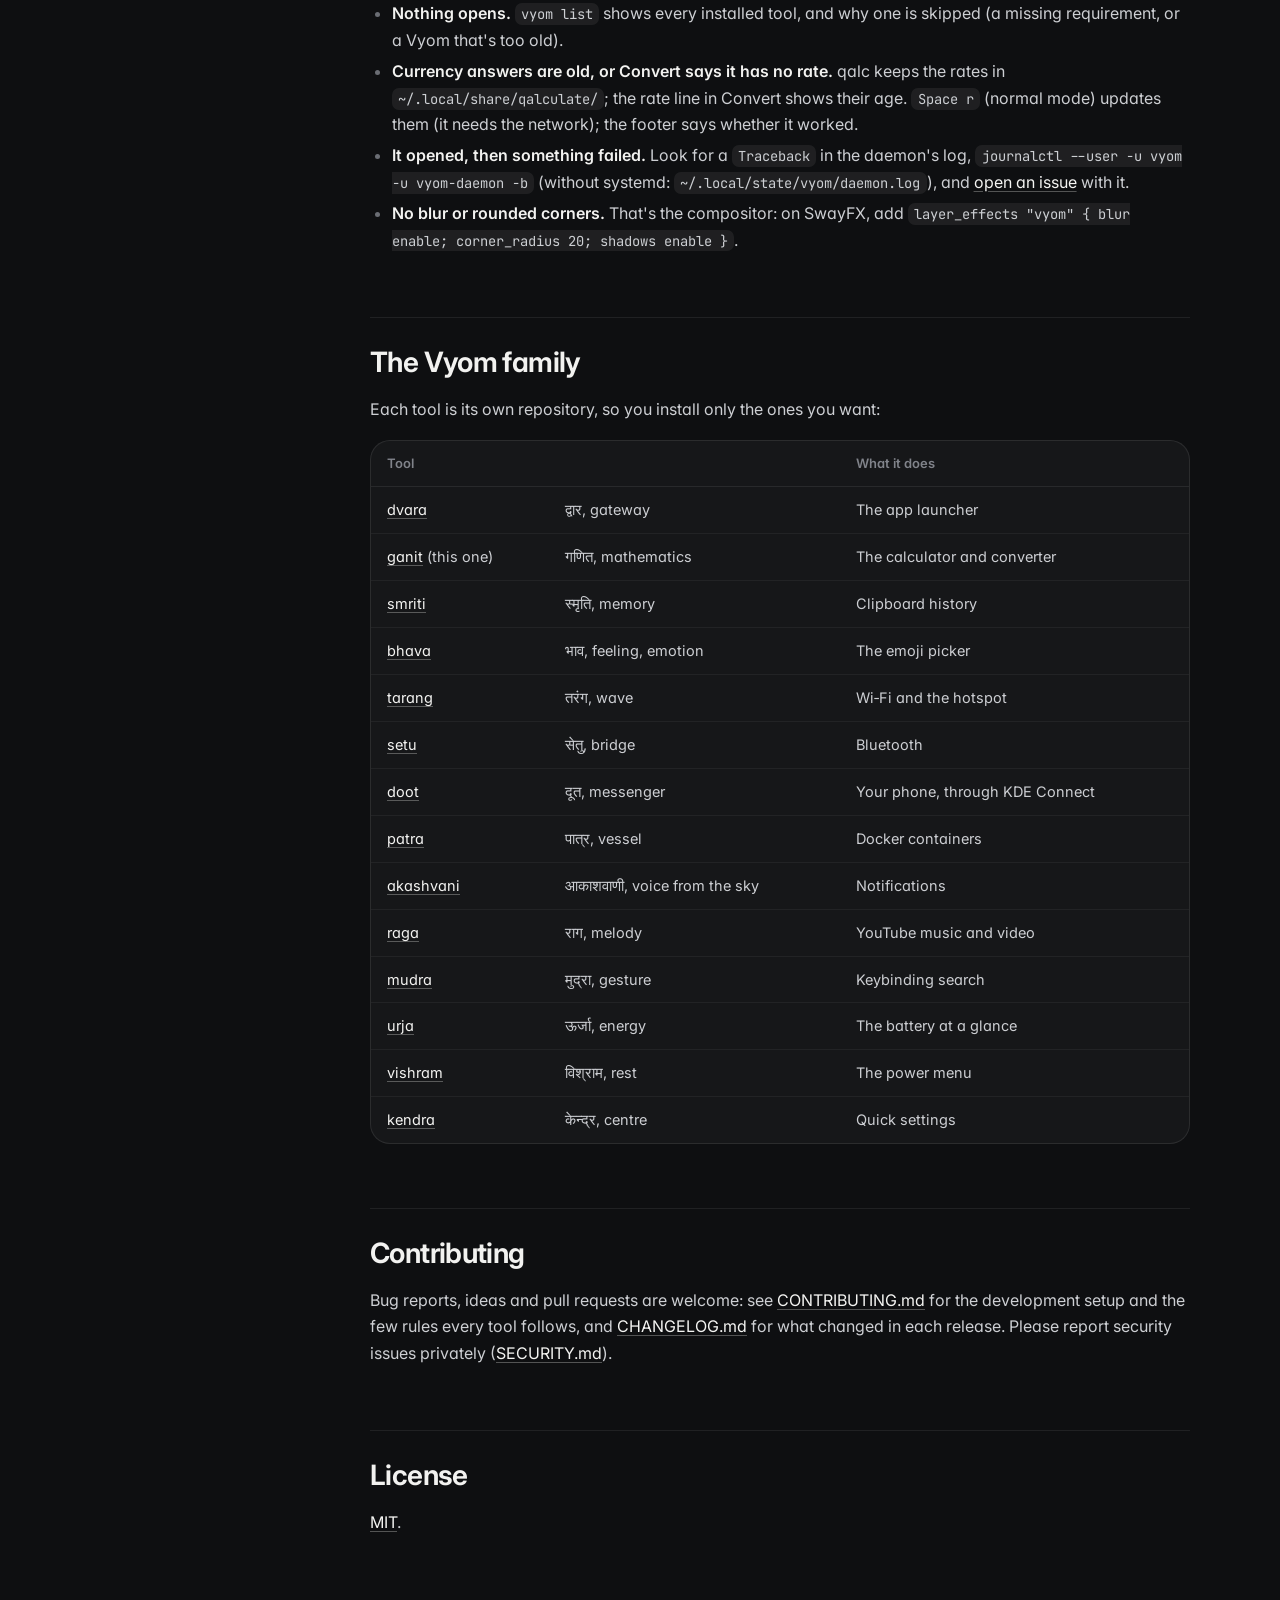
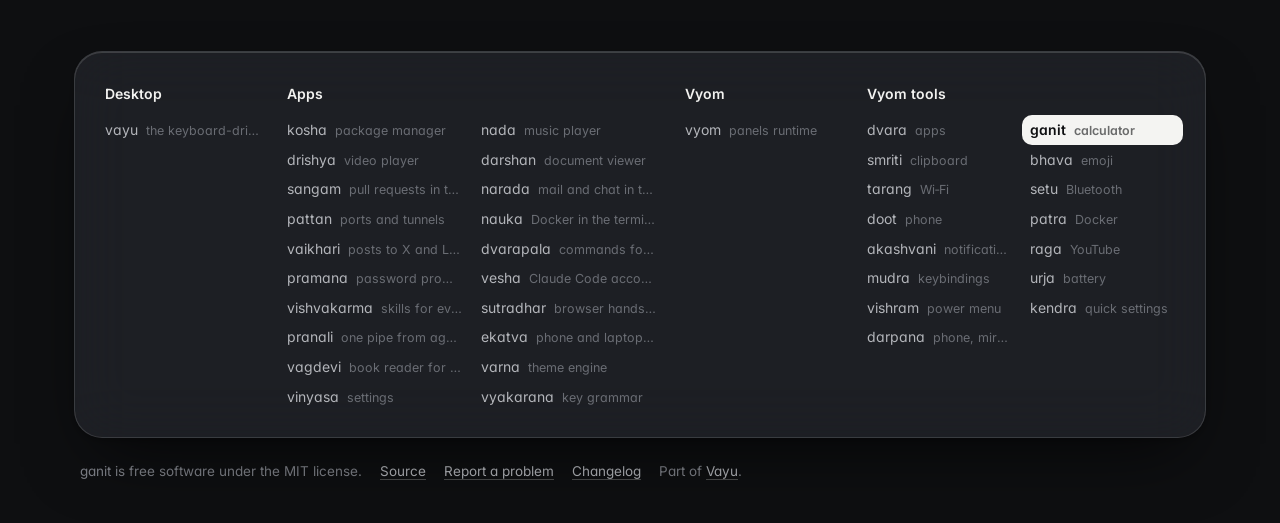
==== commit 844f6687: "Website: pranali in the family list; build-site.py passes ruff Co-Authored-By: Claude Opus 5.5 <nore" ====
--- a/docs/index.html
+++ b/docs/index.html
@@ -89,7 +89,7 @@
 <h2 id="license"><a class="anchor" href="#license">#</a>License</h2>
 <p><a href="https://github.com/Theyashsawarkar/ganit/blob/main/LICENSE">MIT</a>.</p>
 </article></div>
-<footer><div class="in glass"><div class=""><h4>Desktop</h4><div class="list"><a href="https://vayu.theyashsawarkar.dev/" class="">vayu <span>the keyboard-driven Wayland desktop</span></a></div></div><div class="g2"><h4>Apps</h4><div class="list"><a href="https://kosha.theyashsawarkar.dev/" class="">kosha <span>package manager</span></a><a href="https://nada.theyashsawarkar.dev/" class="">nada <span>music player</span></a><a href="https://drishya.theyashsawarkar.dev/" class="">drishya <span>video player</span></a><a href="https://darshan.theyashsawarkar.dev/" class="">darshan <span>document viewer</span></a><a href="https://sangam.theyashsawarkar.dev/" class="">sangam <span>pull requests in the terminal</span></a><a href="https://narada.theyashsawarkar.dev/" class="">narada <span>mail and chat in the terminal</span></a><a href="https://pattan.theyashsawarkar.dev/" class="">pattan <span>ports and tunnels</span></a><a href="https://nauka.theyashsawarkar.dev/" class="">nauka <span>Docker in the terminal</span></a><a href="https://vaikhari.theyashsawarkar.dev/" class="">vaikhari <span>posts to X and LinkedIn</span></a><a href="https://dvarapala.theyashsawarkar.dev/" class="">dvarapala <span>commands for AI agents, approved</span></a><a href="https://pramana.theyashsawarkar.dev/" class="">pramana <span>password prompts</span></a><a href="https://vesha.theyashsawarkar.dev/" class="">vesha <span>Claude Code accounts</span></a><a href="https://vishvakarma.theyashsawarkar.dev/" class="">vishvakarma <span>skills for every AI agent</span></a><a href="https://sutradhar.theyashsawarkar.dev/" class="">sutradhar <span>browser hands for AI agents</span></a><a href="https://ekatva.theyashsawarkar.dev/" class="">ekatva <span>phone and laptop, linked</span></a><a href="https://vagdevi.theyashsawarkar.dev/" class="">vagdevi <span>book reader for Android</span></a><a href="https://varna.theyashsawarkar.dev/" class="">varna <span>theme engine</span></a><a href="https://vinyasa.theyashsawarkar.dev/" class="">vinyasa <span>settings</span></a><a href="https://vyakarana.theyashsawarkar.dev/" class="">vyakarana <span>key grammar</span></a></div></div><div class=""><h4>Vyom</h4><div class="list"><a href="https://vyom.theyashsawarkar.dev/" class="">vyom <span>panels runtime</span></a></div></div><div class="g2"><h4>Vyom tools</h4><div class="list"><a href="https://dvara.theyashsawarkar.dev/" class="">dvara <span>apps</span></a><a href="https://ganit.theyashsawarkar.dev/" class="me" aria-current="page">ganit <span>calculator</span></a><a href="https://smriti.theyashsawarkar.dev/" class="">smriti <span>clipboard</span></a><a href="https://bhava.theyashsawarkar.dev/" class="">bhava <span>emoji</span></a><a href="https://tarang.theyashsawarkar.dev/" class="">tarang <span>Wi‑Fi</span></a><a href="https://setu.theyashsawarkar.dev/" class="">setu <span>Bluetooth</span></a><a href="https://doot.theyashsawarkar.dev/" class="">doot <span>phone</span></a><a href="https://patra.theyashsawarkar.dev/" class="">patra <span>Docker</span></a><a href="https://akashvani.theyashsawarkar.dev/" class="">akashvani <span>notifications</span></a><a href="https://raga.theyashsawarkar.dev/" class="">raga <span>YouTube</span></a><a href="https://mudra.theyashsawarkar.dev/" class="">mudra <span>keybindings</span></a><a href="https://urja.theyashsawarkar.dev/" class="">urja <span>battery</span></a><a href="https://vishram.theyashsawarkar.dev/" class="">vishram <span>power menu</span></a><a href="https://kendra.theyashsawarkar.dev/" class="">kendra <span>quick settings</span></a><a href="https://darpana.theyashsawarkar.dev/" class="">darpana <span>phone, mirrored</span></a></div></div></div>
+<footer><div class="in glass"><div class=""><h4>Desktop</h4><div class="list"><a href="https://vayu.theyashsawarkar.dev/" class="">vayu <span>the keyboard-driven Wayland desktop</span></a></div></div><div class="g2"><h4>Apps</h4><div class="list"><a href="https://kosha.theyashsawarkar.dev/" class="">kosha <span>package manager</span></a><a href="https://nada.theyashsawarkar.dev/" class="">nada <span>music player</span></a><a href="https://drishya.theyashsawarkar.dev/" class="">drishya <span>video player</span></a><a href="https://darshan.theyashsawarkar.dev/" class="">darshan <span>document viewer</span></a><a href="https://sangam.theyashsawarkar.dev/" class="">sangam <span>pull requests in the terminal</span></a><a href="https://narada.theyashsawarkar.dev/" class="">narada <span>mail and chat in the terminal</span></a><a href="https://pattan.theyashsawarkar.dev/" class="">pattan <span>ports and tunnels</span></a><a href="https://nauka.theyashsawarkar.dev/" class="">nauka <span>Docker in the terminal</span></a><a href="https://vaikhari.theyashsawarkar.dev/" class="">vaikhari <span>posts to X and LinkedIn</span></a><a href="https://dvarapala.theyashsawarkar.dev/" class="">dvarapala <span>commands for AI agents, approved</span></a><a href="https://pramana.theyashsawarkar.dev/" class="">pramana <span>password prompts</span></a><a href="https://vesha.theyashsawarkar.dev/" class="">vesha <span>Claude Code accounts</span></a><a href="https://vishvakarma.theyashsawarkar.dev/" class="">vishvakarma <span>skills for every AI agent</span></a><a href="https://sutradhar.theyashsawarkar.dev/" class="">sutradhar <span>browser hands for AI agents</span></a><a href="https://pranali.theyashsawarkar.dev/" class="">pranali <span>one pipe from agents to tools</span></a><a href="https://ekatva.theyashsawarkar.dev/" class="">ekatva <span>phone and laptop, linked</span></a><a href="https://vagdevi.theyashsawarkar.dev/" class="">vagdevi <span>book reader for Android</span></a><a href="https://varna.theyashsawarkar.dev/" class="">varna <span>theme engine</span></a><a href="https://vinyasa.theyashsawarkar.dev/" class="">vinyasa <span>settings</span></a><a href="https://vyakarana.theyashsawarkar.dev/" class="">vyakarana <span>key grammar</span></a></div></div><div class=""><h4>Vyom</h4><div class="list"><a href="https://vyom.theyashsawarkar.dev/" class="">vyom <span>panels runtime</span></a></div></div><div class="g2"><h4>Vyom tools</h4><div class="list"><a href="https://dvara.theyashsawarkar.dev/" class="">dvara <span>apps</span></a><a href="https://ganit.theyashsawarkar.dev/" class="me" aria-current="page">ganit <span>calculator</span></a><a href="https://smriti.theyashsawarkar.dev/" class="">smriti <span>clipboard</span></a><a href="https://bhava.theyashsawarkar.dev/" class="">bhava <span>emoji</span></a><a href="https://tarang.theyashsawarkar.dev/" class="">tarang <span>Wi‑Fi</span></a><a href="https://setu.theyashsawarkar.dev/" class="">setu <span>Bluetooth</span></a><a href="https://doot.theyashsawarkar.dev/" class="">doot <span>phone</span></a><a href="https://patra.theyashsawarkar.dev/" class="">patra <span>Docker</span></a><a href="https://akashvani.theyashsawarkar.dev/" class="">akashvani <span>notifications</span></a><a href="https://raga.theyashsawarkar.dev/" class="">raga <span>YouTube</span></a><a href="https://mudra.theyashsawarkar.dev/" class="">mudra <span>keybindings</span></a><a href="https://urja.theyashsawarkar.dev/" class="">urja <span>battery</span></a><a href="https://vishram.theyashsawarkar.dev/" class="">vishram <span>power menu</span></a><a href="https://kendra.theyashsawarkar.dev/" class="">kendra <span>quick settings</span></a><a href="https://darpana.theyashsawarkar.dev/" class="">darpana <span>phone, mirrored</span></a></div></div></div>
 <div class="bottom"><span>ganit is free software under the MIT license.</span><a href="https://github.com/Theyashsawarkar/ganit">Source</a><a href="https://github.com/Theyashsawarkar/ganit/issues">Report a problem</a><a href="changelog.html">Changelog</a><span>Part of <a href="https://vayu.theyashsawarkar.dev/">Vayu</a>.</span></div></footer>
 <script>
 document.querySelectorAll('pre.code').forEach(p=>{const b=document.createElement('button');b.className='copy';b.type='button';b.textContent='Copy';
